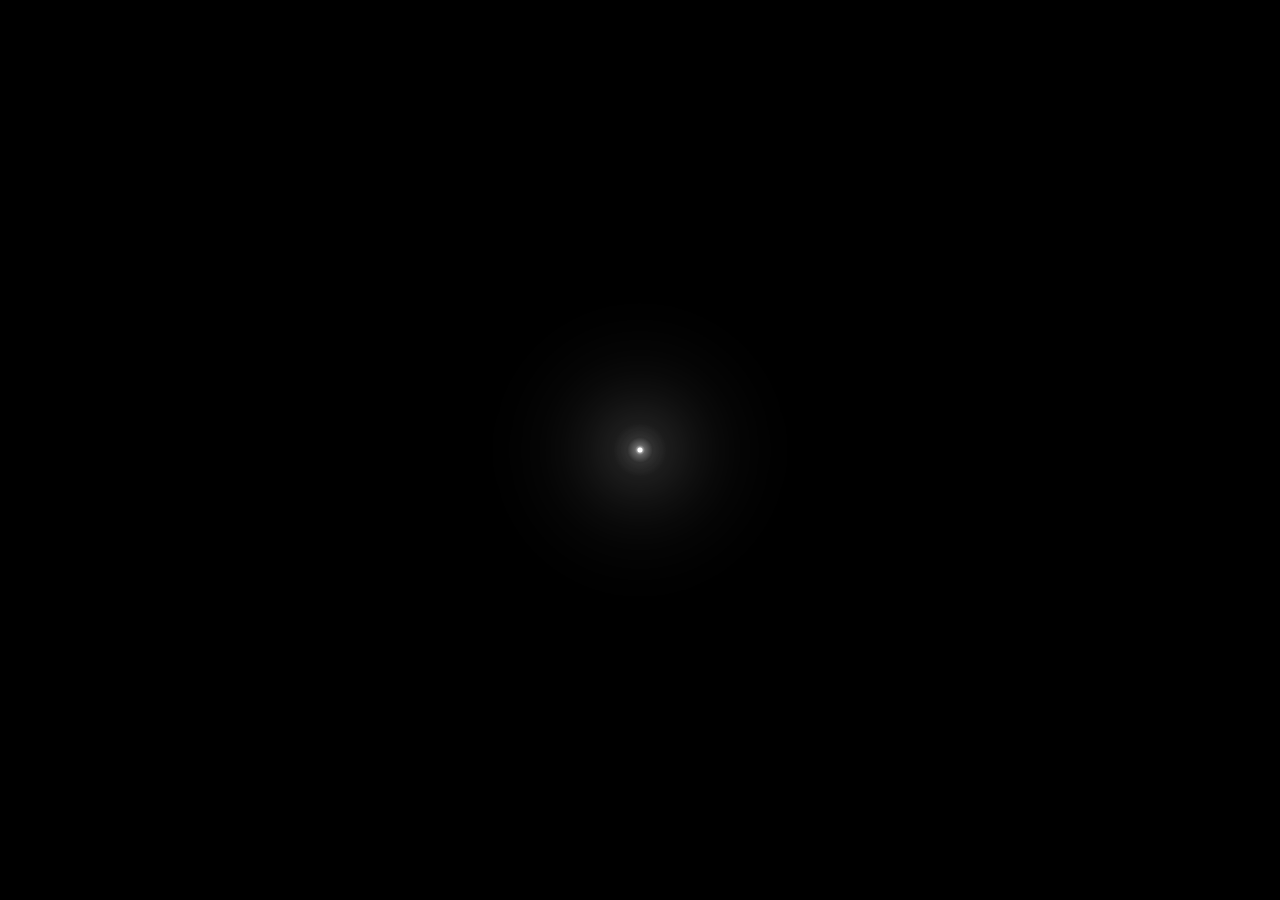
==== index.html @ aa0be4b3 "Add files via upload" ====
<!DOCTYPE html>
<html lang="en">
<head>
<meta charset="utf-8" />
<meta name="viewport" content="width=device-width, initial-scale=1, viewport-fit=cover" />
<meta name="theme-color" content="#000000" />
<title>NEXUS — Brand Intro</title>
<meta name="description" content="A cinematic brand intro for Nexus: light, particles, and a portrait." />
<link rel="preload" href="assets/fonts/bricolage-latin.woff2" as="font" type="font/woff2" crossorigin />
<link rel="stylesheet" href="styles.css" />
</head>
<body>

<main class="stage" id="stage">
  <!-- soft bloom that sits behind everything -->
  <div class="glow" id="glow" aria-hidden="true"></div>

  <!-- the particle field -->
  <canvas id="field" aria-hidden="true"></canvas>

  <!-- the portrait is the real upload, cut out on black -->
  <figure class="portrait" id="portrait">
    <img id="portraitImg" src="assets/portrait.webp" width="900" height="900"
         alt="Portrait of Vaibhav Pratap, founder of Nexus Studio" decoding="async" />
  </figure>

  <div class="vig" aria-hidden="true"></div>

  <h1 class="sr-only">Nexus</h1>

  <div class="dock">
    <a class="enter" id="enterSite" href="./nexus-vr/index.html?entered=1">
      <span class="enter-sheen" aria-hidden="true"></span>
      <span class="enter-label">Portfolio</span>
      <span class="enter-arrow" aria-hidden="true">
        <svg viewBox="0 0 24 24" fill="none"><path d="M4 12h14M12.5 6.5 18 12l-5.5 5.5" stroke="currentColor" stroke-width="1.8" stroke-linecap="round" stroke-linejoin="round" /></svg>
      </span>
    </a>
  </div>
</main>

<script src="vendor/gsap.min.js"></script>
<script src="app.js"></script>
</body>
</html>
---- styles.css ----
/* ══════════════════════════════════════════════════════════════
   NEXUS — cinematic brand intro
   Pure black, one dot of light, particles, the real portrait.
   ══════════════════════════════════════════════════════════════ */

@font-face{
  font-family:'Bricolage Grotesque';
  src:url('assets/fonts/bricolage-latin.woff2') format('woff2');
  font-weight:300 800;
  font-style:normal;
  font-display:block;
}

:root{
  --paper:#000000;
  --ink:#ffffff;
  --glow-size:360px;
}

*{ box-sizing:border-box; }

html{ background:var(--paper); }

html,body{ height:100%; }

body{
  margin:0;
  background:var(--paper);
  color:var(--ink);
  font-family:'Bricolage Grotesque','Helvetica Neue',Helvetica,Arial,sans-serif;
  overflow:hidden;
  cursor:default;
  -webkit-font-smoothing:antialiased;
  -moz-osx-font-smoothing:grayscale;
  text-rendering:optimizeLegibility;
}

.stage{
  position:fixed;
  inset:0;
  overflow:hidden;
  background:#000;
  isolation:isolate;
}

/* the ambient bloom: one soft white halo, nothing else */
.glow{
  position:absolute;
  left:50%;
  top:50%;
  width:var(--glow-size);
  height:var(--glow-size);
  margin:calc(var(--glow-size) / -2) 0 0 calc(var(--glow-size) / -2);
  border-radius:50%;
  background:radial-gradient(circle at 50% 50%,
    rgba(255,255,255,.60) 0%,
    rgba(255,255,255,.20) 15%,
    rgba(255,255,255,.05) 34%,
    rgba(255,255,255,.012) 52%,
    rgba(255,255,255,0) 70%);
  filter:blur(26px);
  opacity:0;
  pointer-events:none;
  will-change:opacity,transform;
}

#field{
  position:absolute;
  inset:0;
  display:block;
  width:100%;
  height:100%;
}

/* the portrait stands on black, its lower edge dissolved into the frame */
.portrait{
  position:absolute;
  inset:0;
  margin:0;
  display:flex;
  align-items:center;
  justify-content:center;
  /* the lower room is kept for the one control: the portrait never sits on it */
  padding-bottom:clamp(92px,12vh,132px);
  opacity:0;
  pointer-events:none;
}

.portrait::before{
  content:"";
  position:absolute;
  left:50%;
  top:44%;
  width:min(88vw,700px);
  aspect-ratio:1;
  transform:translate(-50%,-50%);
  border-radius:50%;
  background:radial-gradient(circle,
    rgba(255,255,255,.07) 0%,
    rgba(255,255,255,.025) 38%,
    rgba(255,255,255,0) 66%);
  opacity:0;
  filter:blur(14px);
}

.portrait img{
  display:block;
  width:auto;
  height:auto;
  max-height:min(80svh,820px);
  max-width:min(92vw,820px);
  filter:contrast(1.03) saturate(1.02) drop-shadow(0 40px 90px rgba(0,0,0,.85));
  -webkit-mask-image:linear-gradient(to bottom,#000 85%,rgba(0,0,0,0) 100%);
          mask-image:linear-gradient(to bottom,#000 85%,rgba(0,0,0,0) 100%);
  will-change:transform,opacity;
}

/* a wide, quiet vignette keeps the eye on the middle */
.vig{
  position:absolute;
  inset:0;
  pointer-events:none;
  background:radial-gradient(ellipse 80% 72% at 50% 44%,
    rgba(0,0,0,0) 44%,
    rgba(0,0,0,.42) 76%,
    rgba(0,0,0,.88) 100%);
}

/* ── the one way in ───────────────────────────────
   A glass pill with one white disc. Light breathes across it, a ring
   leaves it now and then, and the pointer pulls it a few pixels. */
.dock{
  position:absolute;
  left:50%;
  bottom:max(26px,env(safe-area-inset-bottom));
  transform:translateX(-50%);
  display:flex;
  align-items:center;
  justify-content:center;
  pointer-events:none;
  z-index:3;
}

.enter{
  --spot-x:50%;
  --spot-y:50%;
  position:relative;
  display:inline-flex;
  align-items:center;
  gap:18px;
  height:62px;
  padding:0 9px 0 34px;
  border-radius:999px;
  border:1px solid rgba(255,255,255,.38);
  color:#fff;
  font-size:12px;
  font-weight:600;
  letter-spacing:.24em;
  text-transform:uppercase;
  text-decoration:none;
  pointer-events:auto;
  background:
    radial-gradient(150px 76px at var(--spot-x) var(--spot-y), rgba(255,255,255,.22), rgba(255,255,255,0) 72%),
    linear-gradient(180deg, rgba(255,255,255,.14), rgba(255,255,255,.05) 58%, rgba(255,255,255,.09));
  -webkit-backdrop-filter:blur(20px) saturate(1.7);
          backdrop-filter:blur(20px) saturate(1.7);
  box-shadow:
    inset 0 1px 0 rgba(255,255,255,.28),
    inset 0 -1px 0 rgba(255,255,255,.06),
    0 30px 66px -32px rgba(255,255,255,.62);
  translate:0 0;
  transition:
    translate .5s cubic-bezier(.22,.61,.36,1),
    border-color .45s ease,
    box-shadow .55s ease,
    background .45s ease;
}
.enter:hover,
.enter:focus-visible{
  translate:0 -3px;
  border-color:rgba(255,255,255,.62);
  box-shadow:
    inset 0 1px 0 rgba(255,255,255,.40),
    inset 0 -1px 0 rgba(255,255,255,.08),
    0 34px 74px -32px rgba(255,255,255,.85),
    0 0 90px -24px rgba(255,255,255,.45);
}
.enter:focus-visible{ outline:2px solid #fff; outline-offset:6px; }

/* the label keeps its tracking, and takes a little back at the end */
.enter-label{ display:inline-block; margin-right:-.2em; }

/* one white disc, and an arrow that leans into the site */
.enter-arrow{
  display:grid;
  place-items:center;
  width:46px;
  height:46px;
  border-radius:50%;
  background:#fff;
  color:#0b0b0b;
  box-shadow:
    0 8px 20px -10px rgba(255,255,255,.95),
    inset 0 -1px 0 rgba(0,0,0,.14);
  transition:transform .55s cubic-bezier(.22,.61,.36,1), box-shadow .5s ease;
}
.enter-arrow svg{
  width:17px;
  height:17px;
  transition:transform .5s cubic-bezier(.22,.61,.36,1);
}
.enter:hover .enter-arrow{ transform:scale(1.07); }
.enter:hover .enter-arrow svg{ transform:translateX(3px); }

/* light crosses the glass every few seconds, and a ring leaves it */
.enter-sheen{
  position:absolute;
  inset:0;
  border-radius:inherit;
  overflow:hidden;
  pointer-events:none;
}
.enter-sheen::after{
  content:"";
  position:absolute;
  top:-70%;
  bottom:-70%;
  left:-45%;
  width:26%;
  background:linear-gradient(90deg,
    rgba(255,255,255,0) 0%,
    rgba(255,255,255,.42) 50%,
    rgba(255,255,255,0) 100%);
  filter:blur(1px);
  transform:rotate(18deg) translateX(-60%);
  animation:nxSheen 7s cubic-bezier(.45,0,.2,1) infinite;
}
.enter::after{
  content:"";
  position:absolute;
  inset:0;
  border-radius:inherit;
  pointer-events:none;
  animation:nxPulse 7s ease-out infinite;
}
@keyframes nxSheen{
  0%, 62%   { transform:rotate(18deg) translateX(-60%); opacity:0; }
  64%       { opacity:1; }
  92%       { transform:rotate(18deg) translateX(520%); opacity:0; }
  100%      { transform:rotate(18deg) translateX(520%); opacity:0; }
}
@keyframes nxPulse{
  0%        { box-shadow:0 0 0 0 rgba(255,255,255,.26); }
  46%       { box-shadow:0 0 0 18px rgba(255,255,255,0); }
  100%      { box-shadow:0 0 0 18px rgba(255,255,255,0); }
}

.sr-only{
  position:absolute;
  width:1px;height:1px;
  margin:-1px;padding:0;
  overflow:hidden;
  clip:rect(0 0 0 0);
  white-space:nowrap;
  border:0;
}

@media (max-width:600px){
  :root{ --glow-size:260px; }
  .portrait{ padding-bottom:clamp(104px,15vh,140px); }
  .portrait img{ max-height:min(66svh,520px); max-width:96vw; }
  .enter{ height:54px; padding:0 8px 0 24px; font-size:10.5px; gap:13px; letter-spacing:.22em; }
  .enter-arrow{ width:38px; height:38px; }
  .enter-arrow svg{ width:15px; height:15px; }
}

@media (prefers-reduced-motion:reduce){
  .enter{ transition:none; }
  .enter-arrow,
  .enter-arrow svg{ transition:none; }
  .enter-sheen::after,
  .enter::after{ animation:none; }
  .glow{ filter:blur(18px); }
}
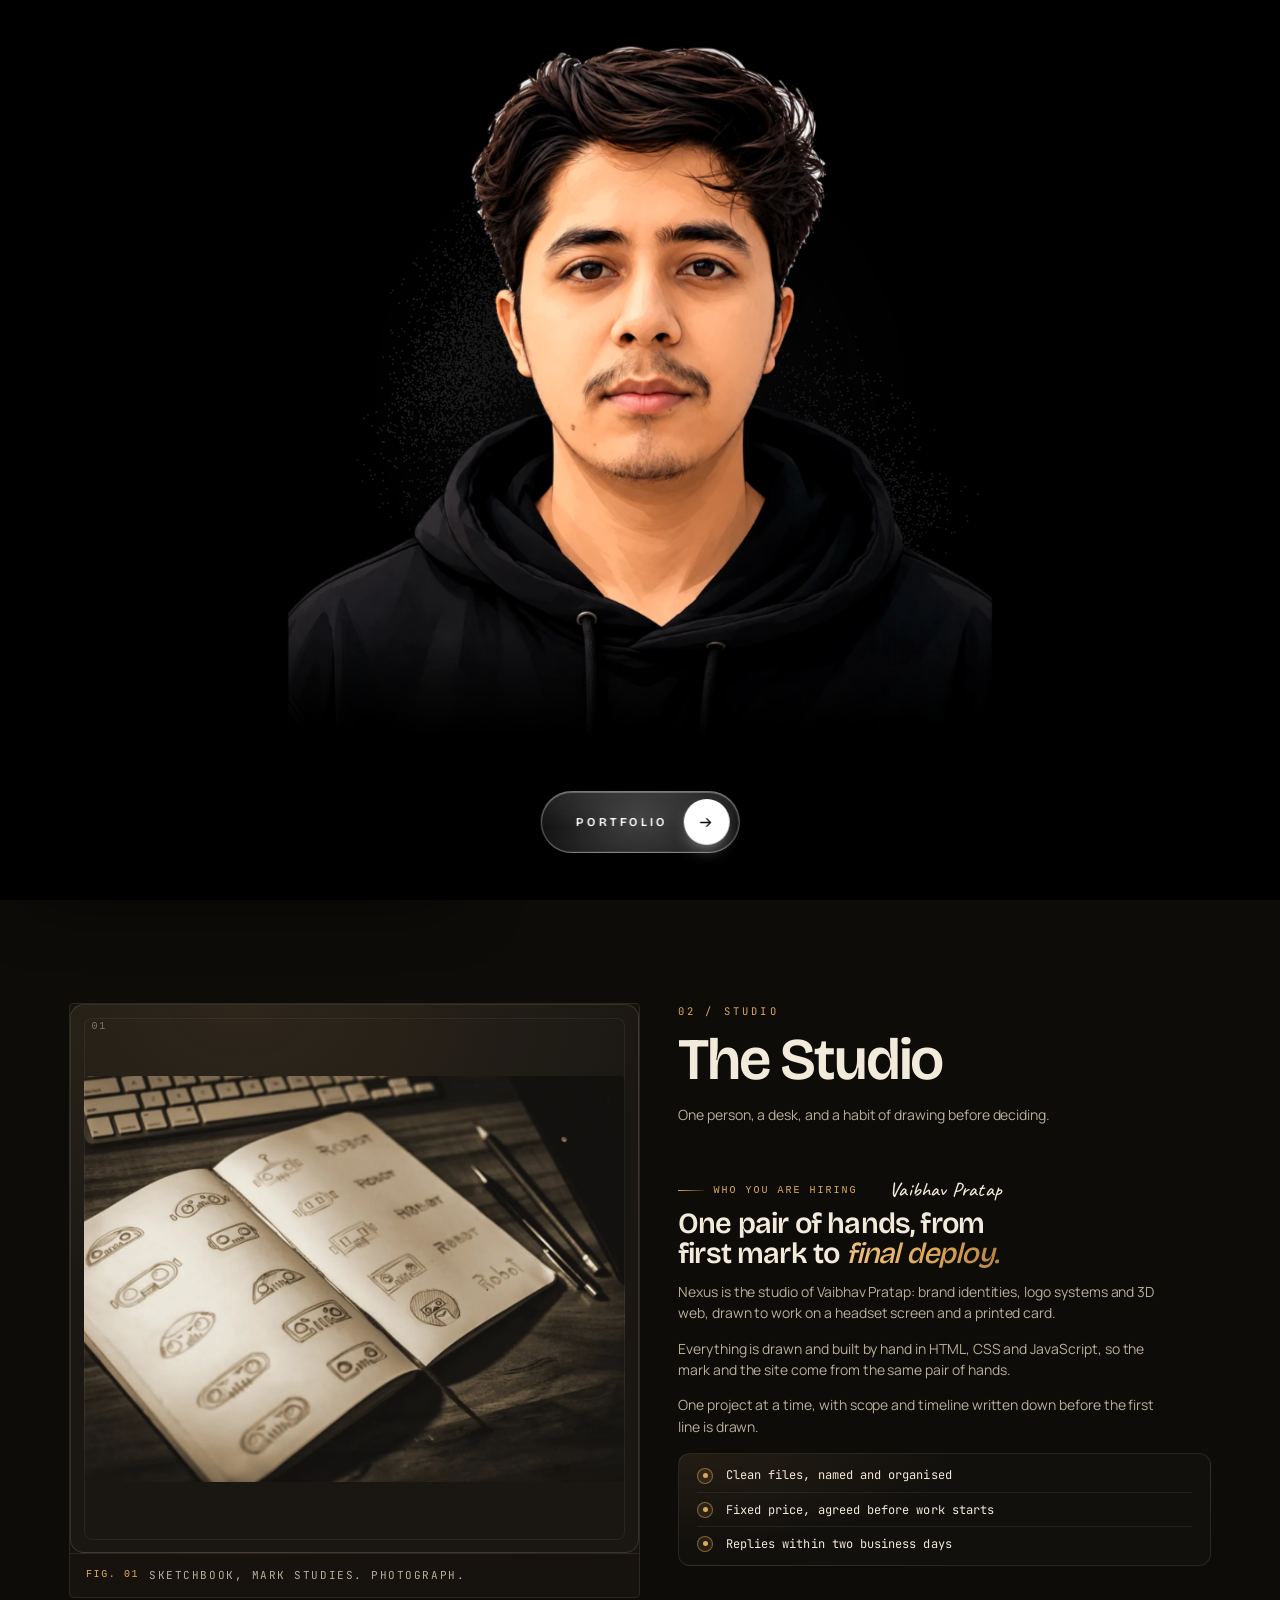
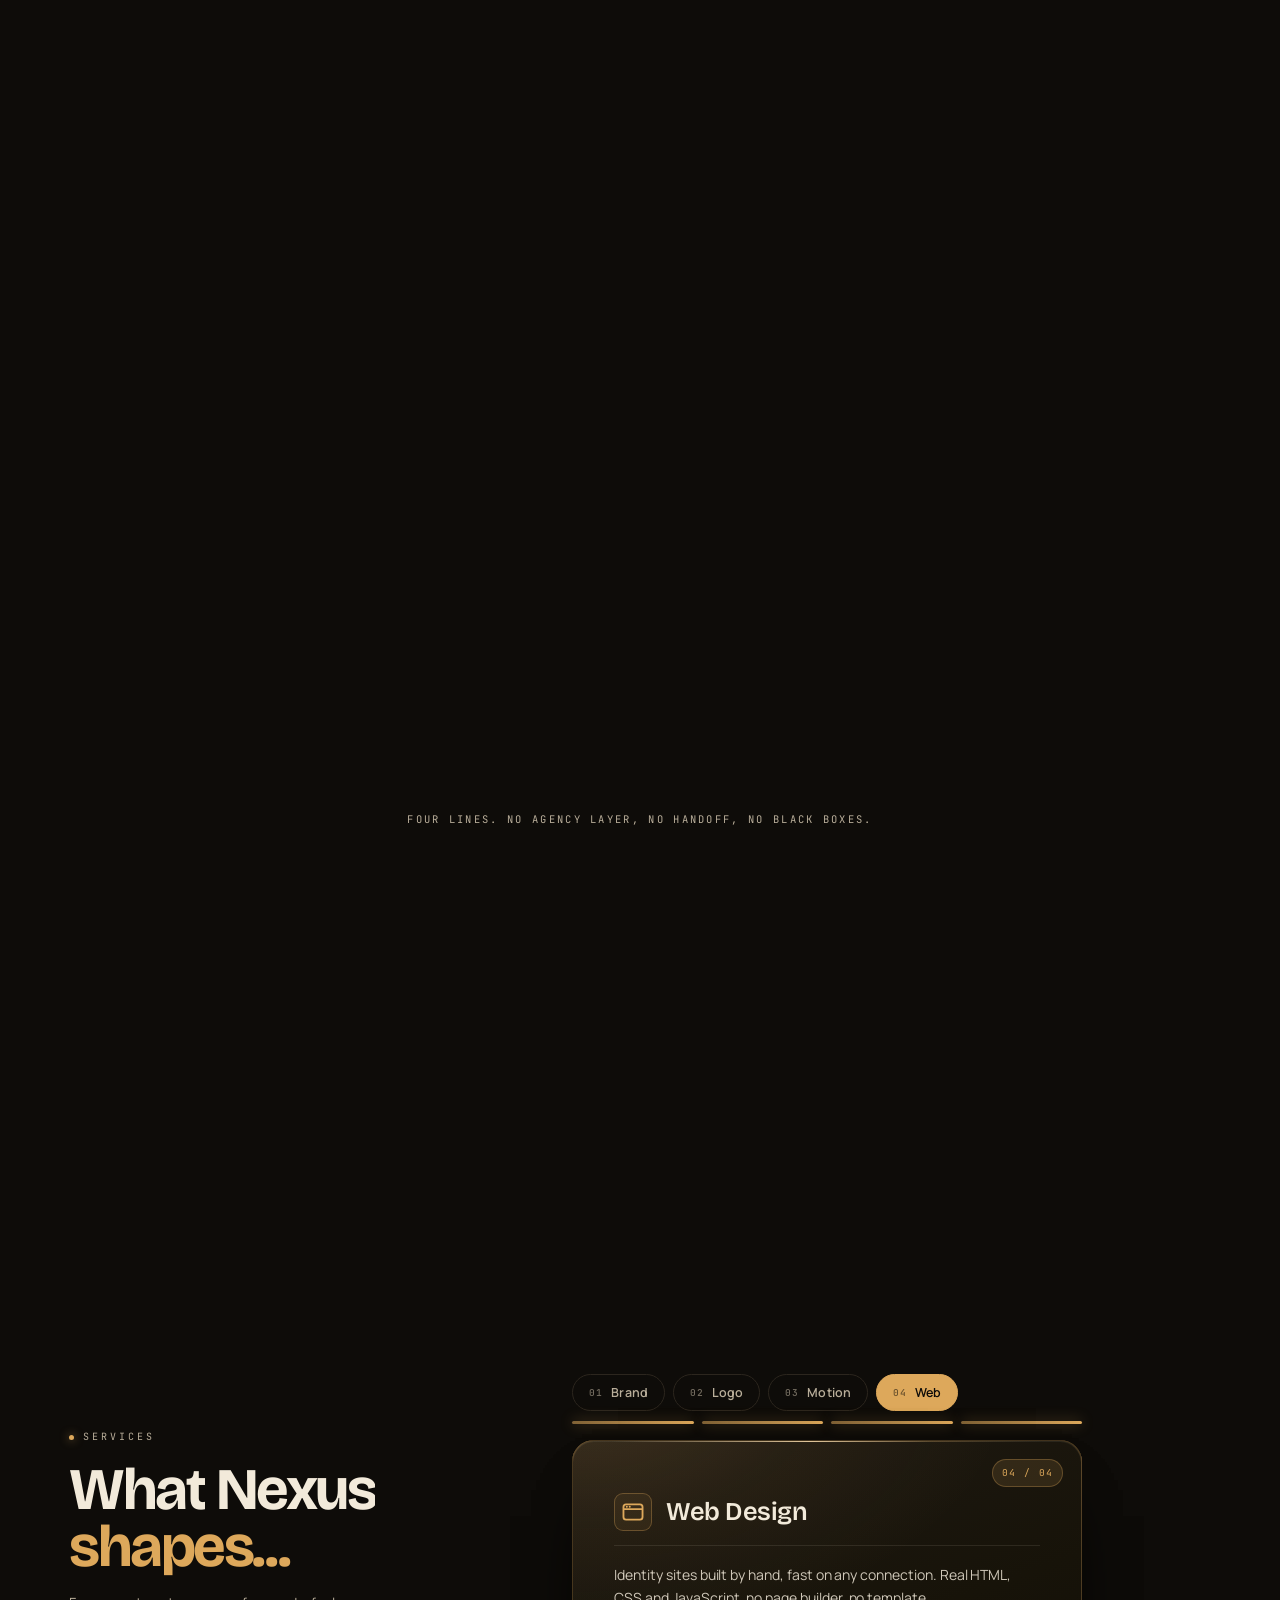
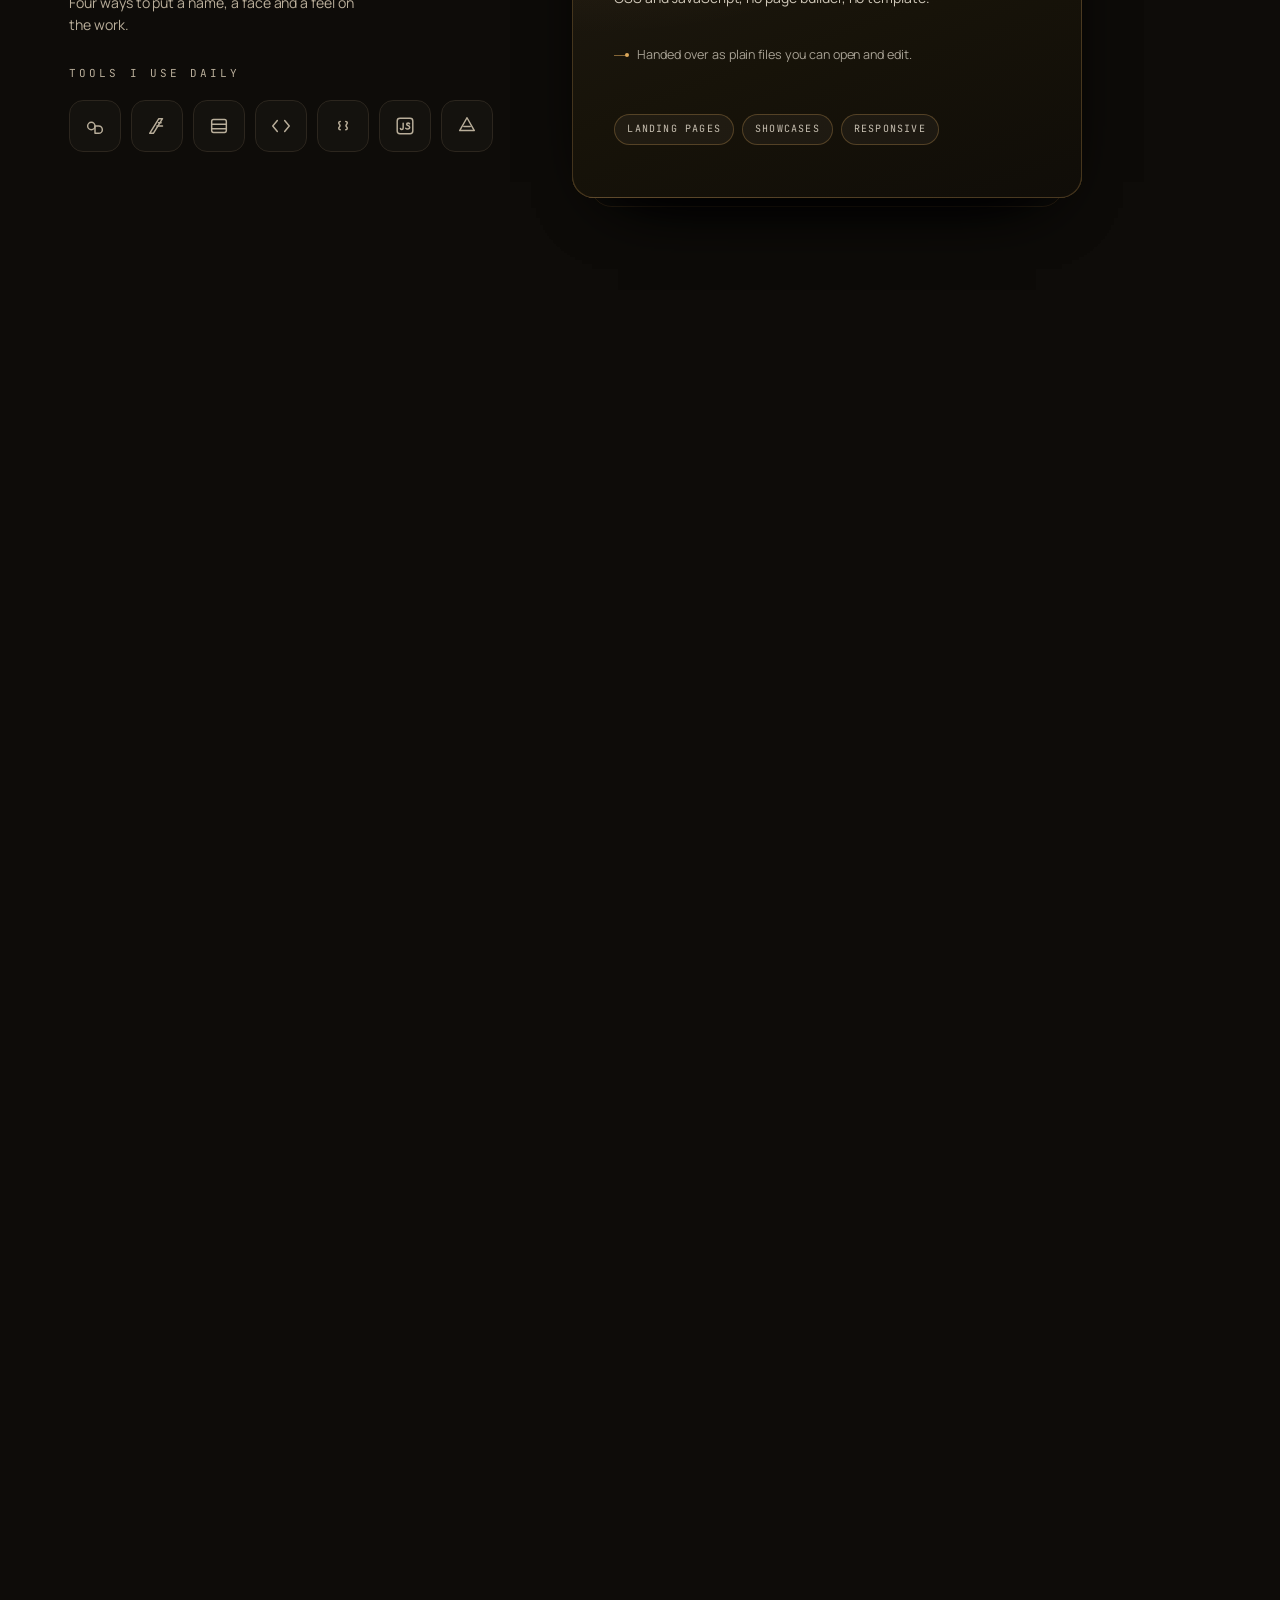
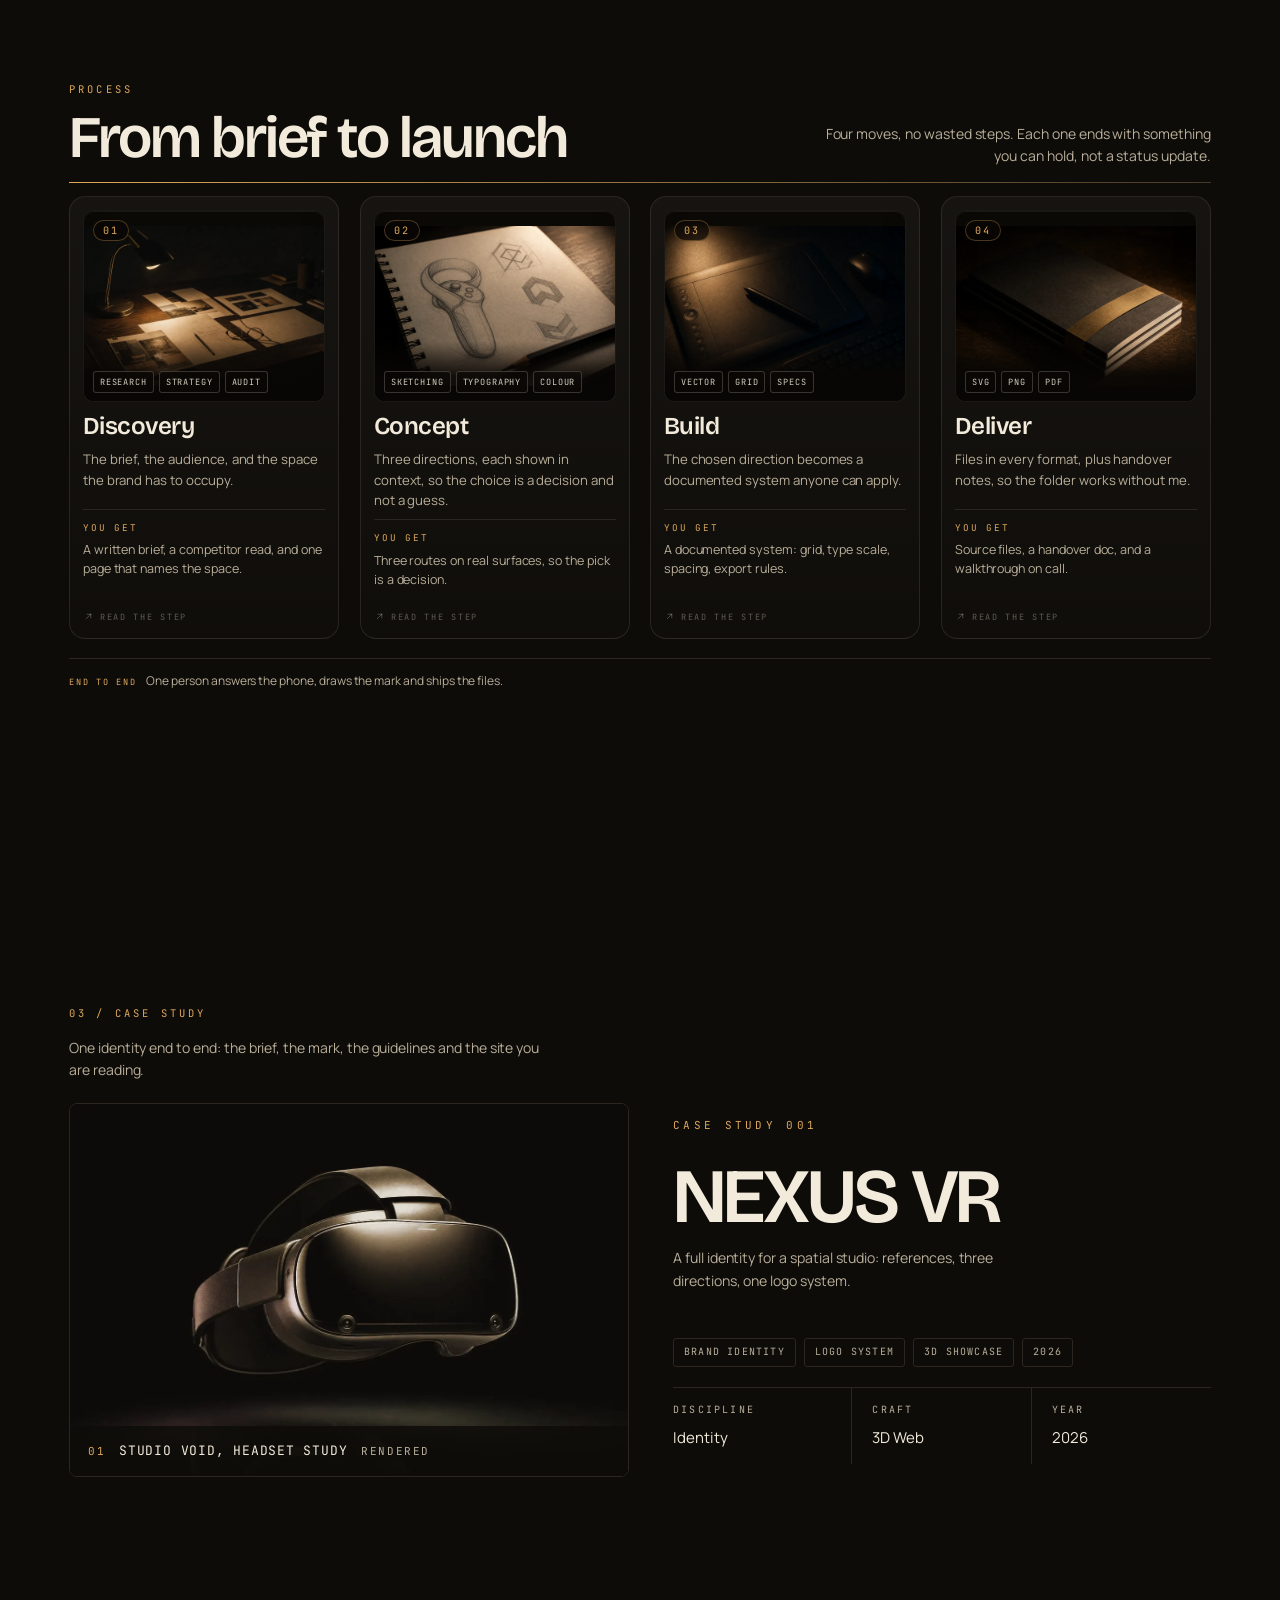
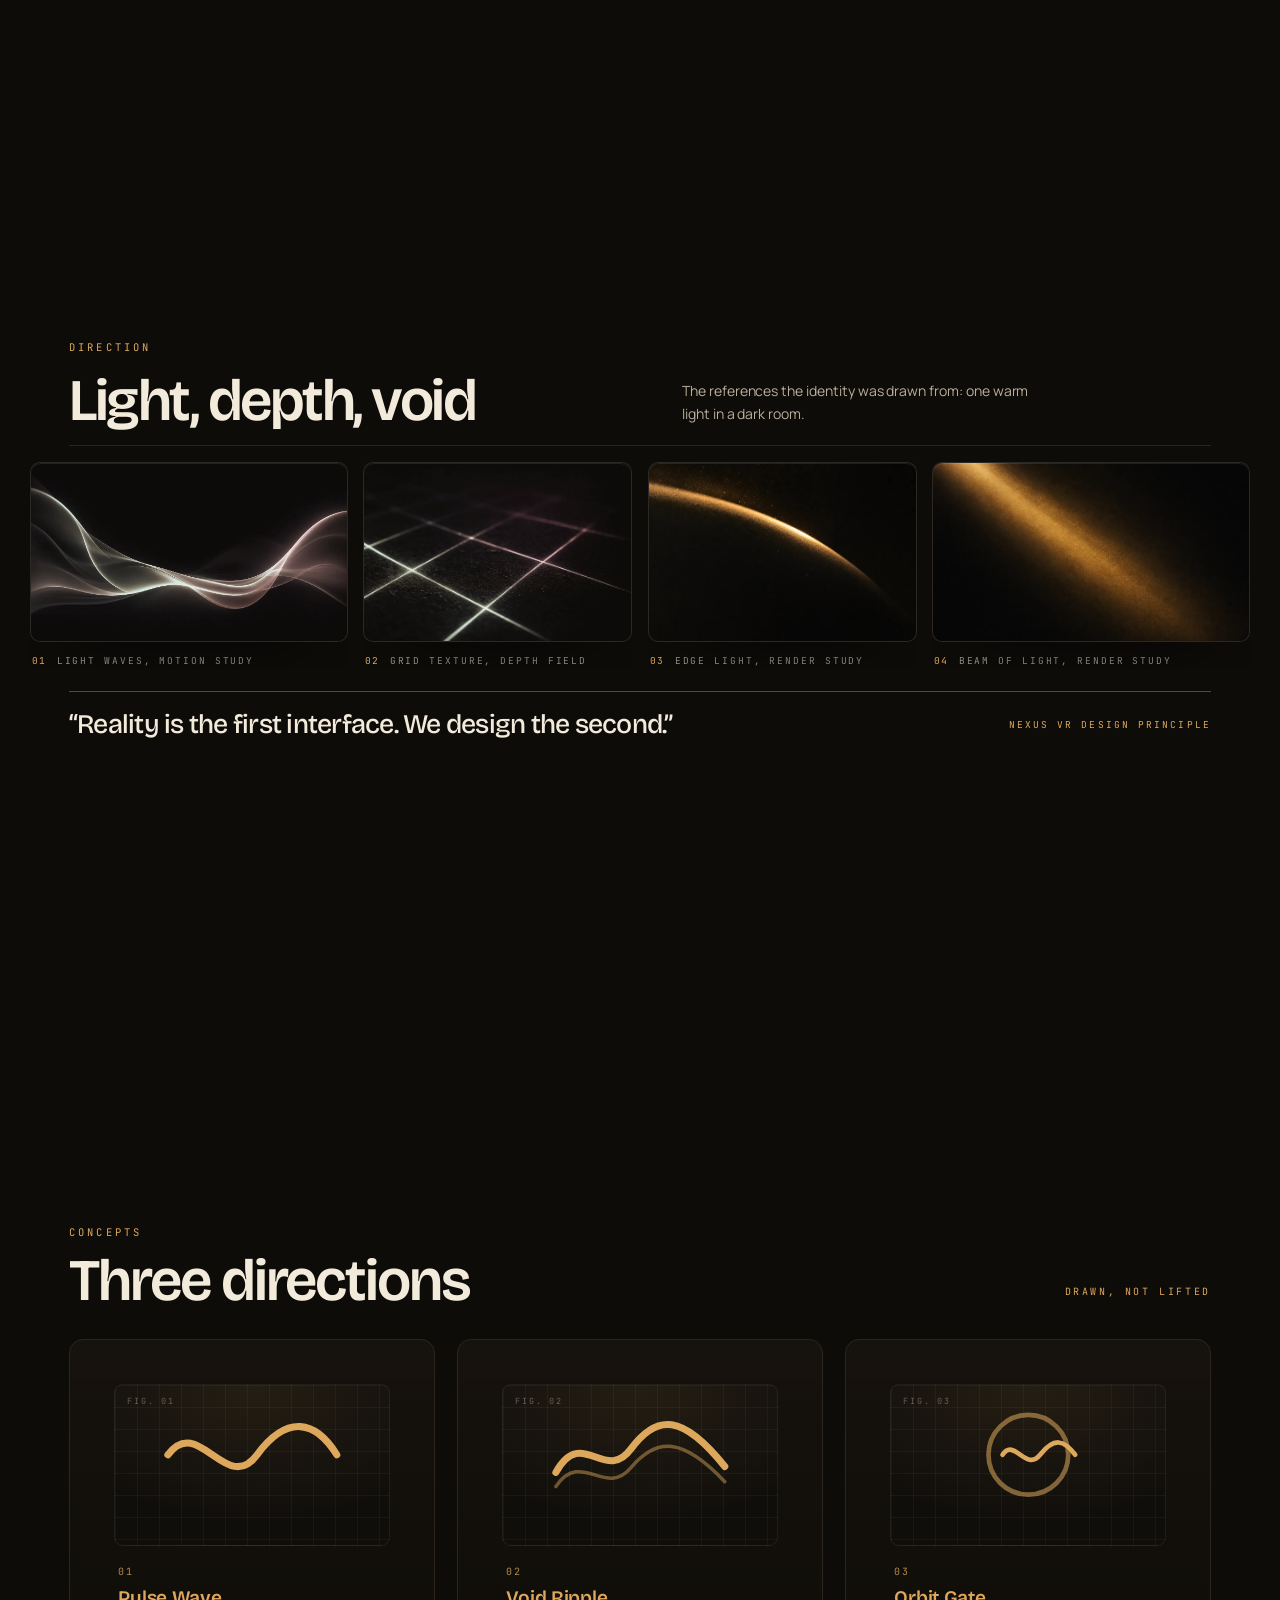
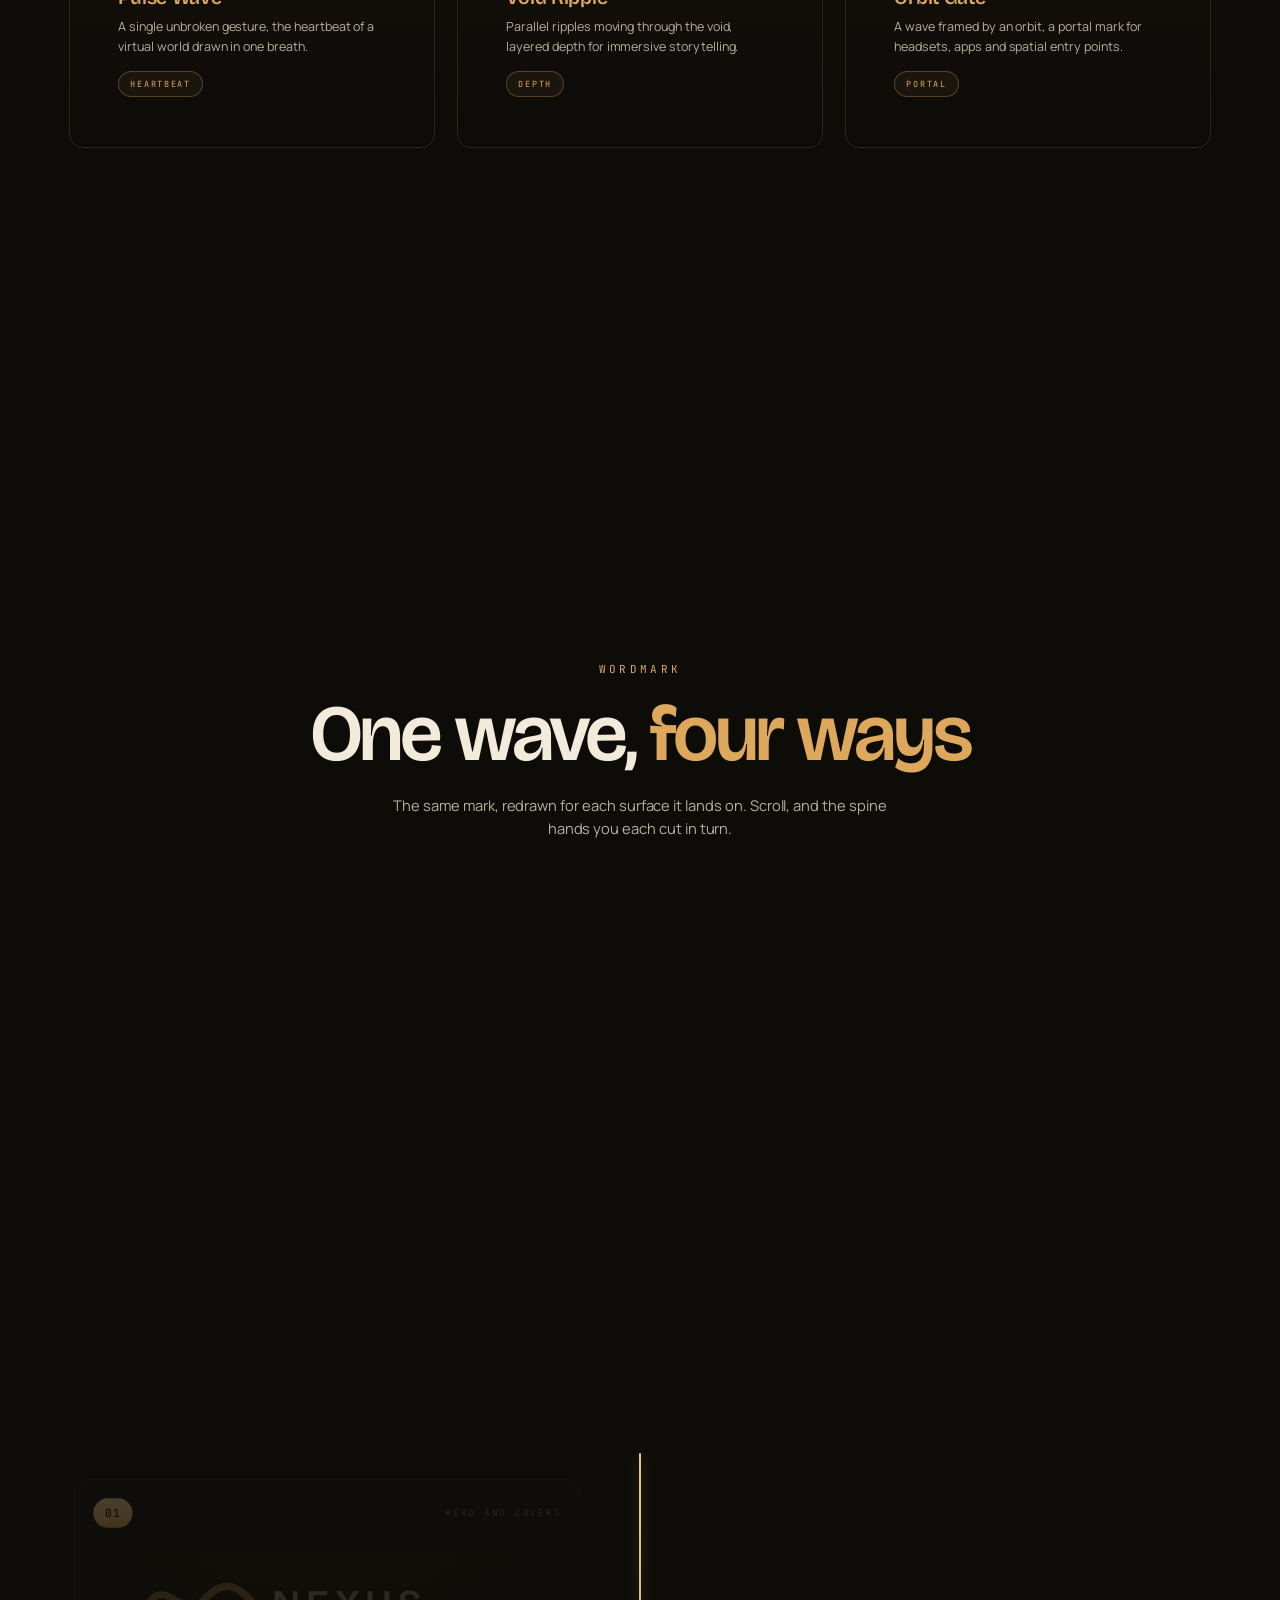
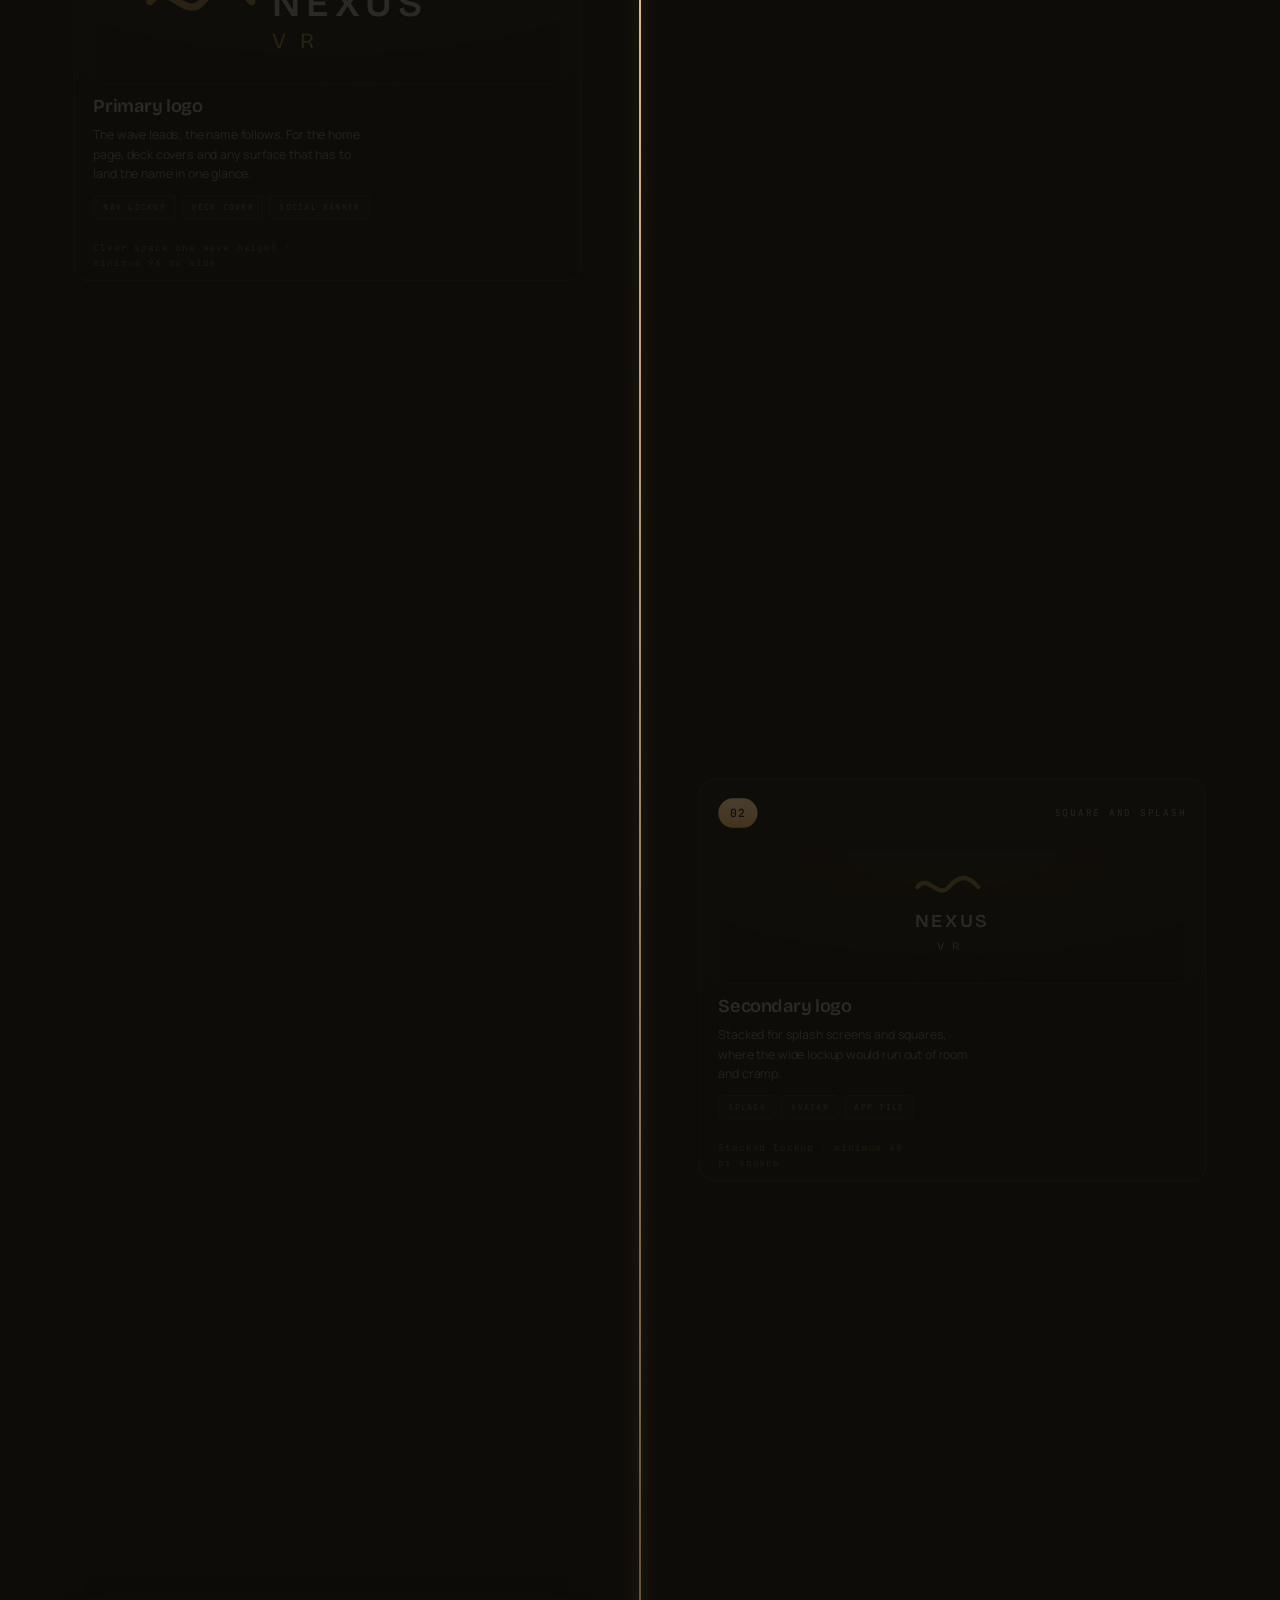
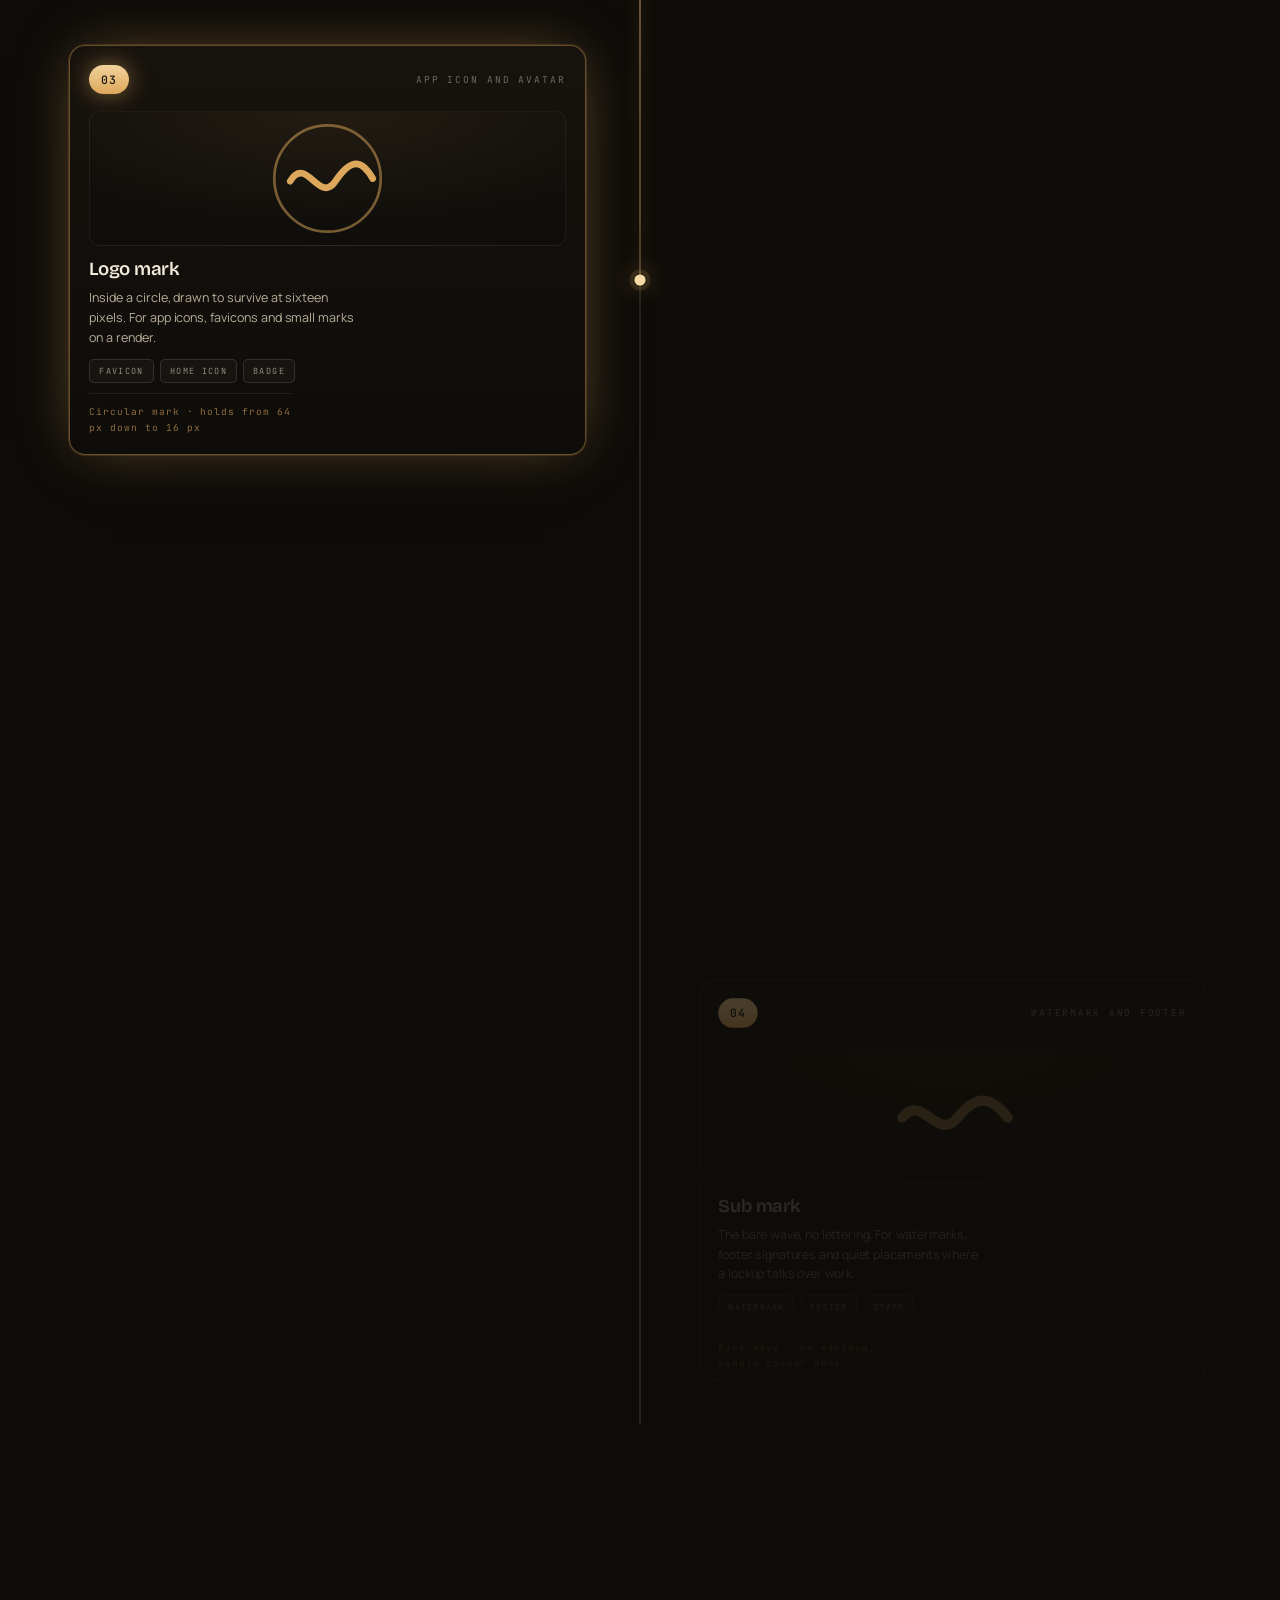
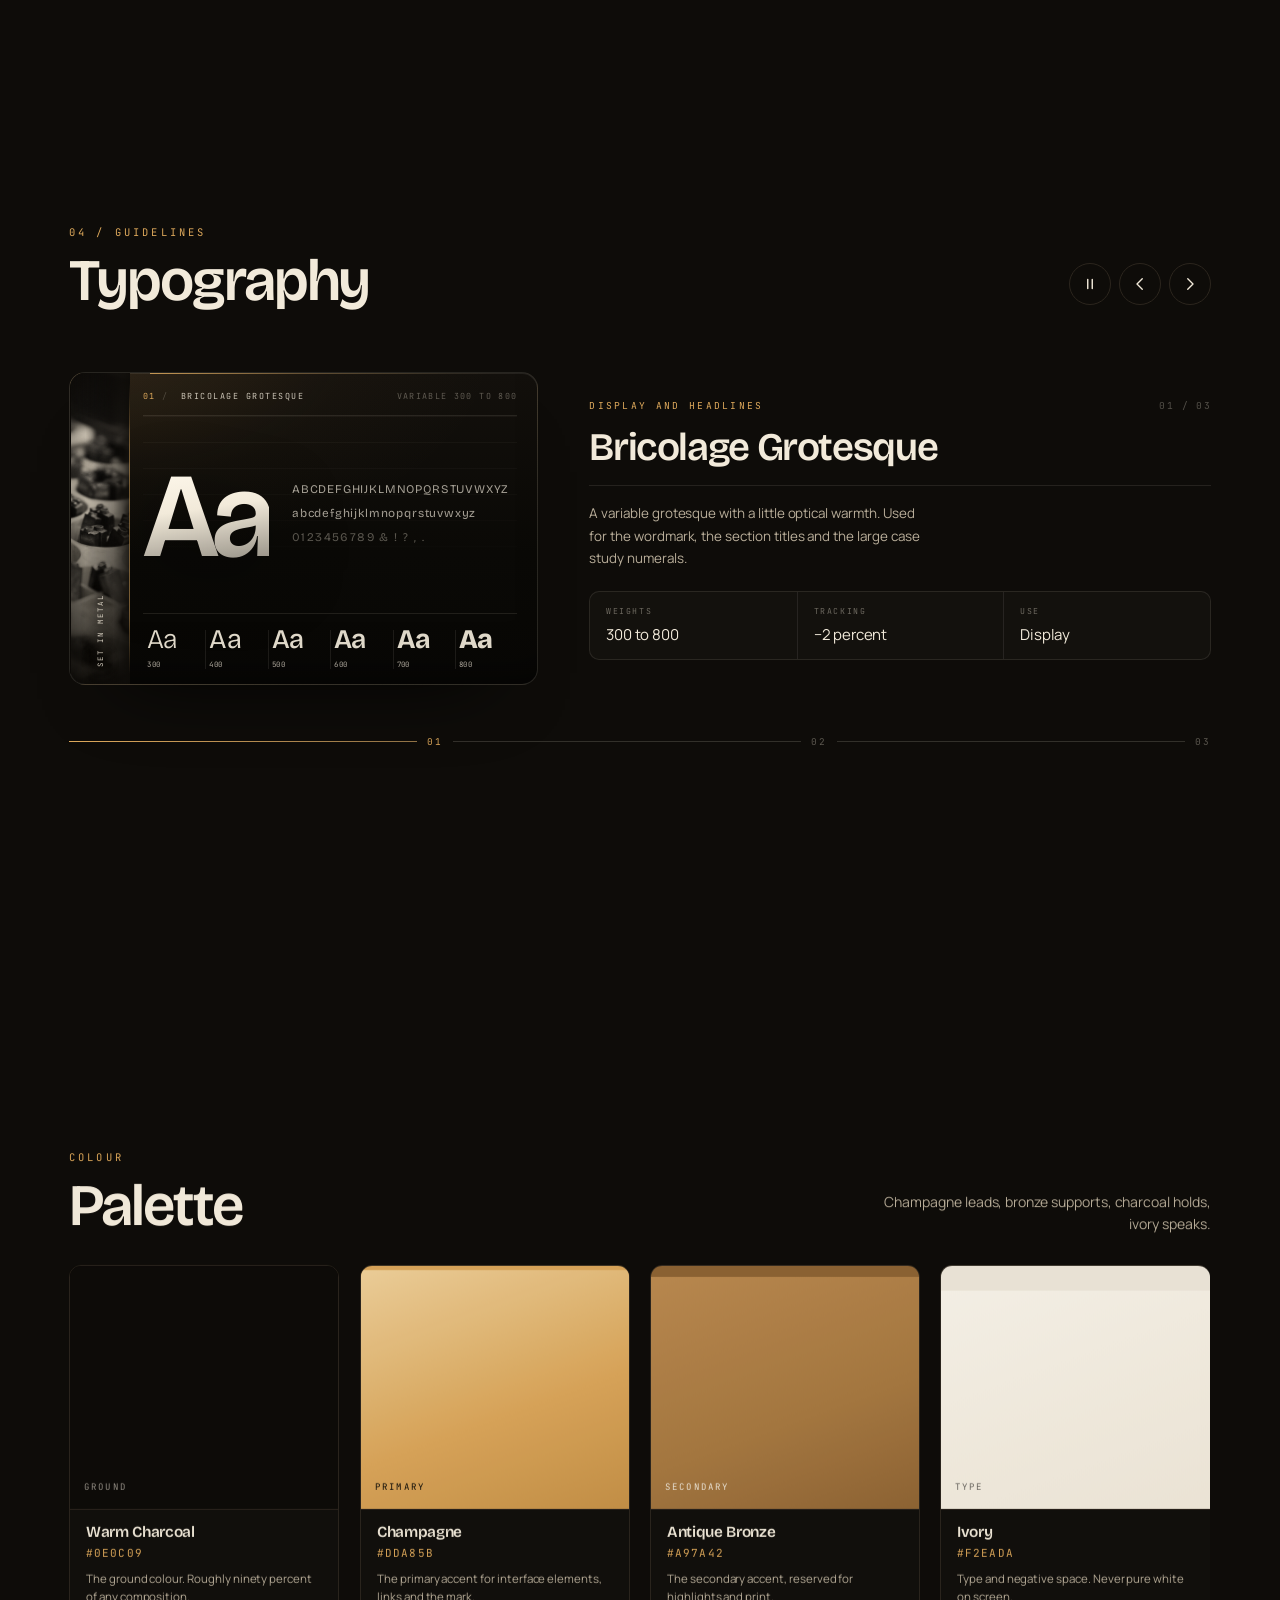
==== commit 5a9db3d7: "Add files via upload" ====
--- a/index.html
+++ b/index.html
@@ -1,45 +1,1367 @@
 <!DOCTYPE html>
 <html lang="en">
 <head>
-<meta charset="utf-8" />
-<meta name="viewport" content="width=device-width, initial-scale=1, viewport-fit=cover" />
-<meta name="theme-color" content="#000000" />
-<title>NEXUS — Brand Intro</title>
-<meta name="description" content="A cinematic brand intro for Nexus: light, particles, and a portrait." />
+<meta charset="UTF-8" />
+<meta name="viewport" content="width=device-width, initial-scale=1.0" />
+<title>Nexus. Identity &amp; 3D Web Studio</title>
+<meta name="description" content="Nexus is the studio of Vaibhav Pratap. Brand identities, logo systems and 3D web experiences built in HTML, CSS and JavaScript." />
+<meta name="theme-color" content="#100e0b" />
+<meta name="color-scheme" content="dark" />
+<meta http-equiv="Content-Security-Policy" content="default-src 'self'; base-uri 'self'; form-action 'self' https://formspree.io; object-src 'none'; img-src 'self' data:; font-src 'self' data:; media-src 'self'; style-src 'self' 'unsafe-inline'; script-src 'self' 'sha256-iQnXSp8AW4NlvB5pFPUS5l4S3Kj4+EybADQv9X1jEp8=' 'sha256-Kt0XeJzRfoBm6pStwk1FqR8tMxZzb27juzmzIiLokSo='; connect-src 'self' https://formspree.io; frame-src 'none'; worker-src 'self'; manifest-src 'self'; upgrade-insecure-requests" />
+<meta name="referrer" content="strict-origin-when-cross-origin" />
+<meta name="robots" content="index, follow" />
+<meta name="author" content="Vaibhav Pratap" />
+<link rel="icon" type="image/svg+xml" href="favicon.svg" />
+<meta property="og:type" content="website" />
+<meta property="og:site_name" content="Nexus" />
+<meta property="og:title" content="Nexus. Identity and 3D Web Studio" />
+<meta property="og:description" content="Brand identities, logo systems and 3D web experiences by Vaibhav Pratap, built in HTML, CSS and JavaScript." />
+<meta property="og:image" content="assets/mood-1-headset.jpg" />
+<meta name="twitter:card" content="summary_large_image" />
+<meta name="twitter:title" content="Nexus. Identity and 3D Web Studio" />
+<meta name="twitter:description" content="Brand identities, logo systems and 3D web experiences by Vaibhav Pratap." />
+<meta name="twitter:image" content="assets/mood-1-headset.jpg" />
 <link rel="preload" href="assets/fonts/bricolage-latin.woff2" as="font" type="font/woff2" crossorigin />
-<link rel="stylesheet" href="styles.css" />
+<link rel="preload" href="assets/fonts/manrope-latin.woff2" as="font" type="font/woff2" crossorigin />
+<link rel="preload" href="assets/fonts/caveat-500-latin.woff2" as="font" type="font/woff2" crossorigin />
+<link rel="preload" href="assets/controller-hero.webp" as="image" type="image/webp" />
+<link rel="stylesheet" href="css/style.css" />
+<link rel="stylesheet" href="css/scenes.css" />
+<link rel="stylesheet" href="css/intro.css" />
+<link rel="stylesheet" href="css/music.css" />
+<script src="js/boot.js"></script>
+<script type="application/ld+json">
+{
+  "@context": "https://schema.org",
+  "@type": "ProfessionalService",
+  "name": "Nexus",
+  "description": "Identity and 3D web studio of Vaibhav Pratap. Brand identities, logo systems and 3D web experiences.",
+  "founder": {"@type": "Person", "name": "Vaibhav Pratap"},
+  "email": "vr.nexus01@gmail.com",
+  "telephone": "+91-80779-29716",
+  "areaServed": "Worldwide",
+  "knowsAbout": ["Brand Identity", "Logo Design", "3D Web", "Motion Design"]
+}
+</script>
+<link rel="canonical" href="https://nexus-plum-one.vercel.app/" />
 </head>
-<body>
-
-<main class="stage" id="stage">
-  <!-- soft bloom that sits behind everything -->
-  <div class="glow" id="glow" aria-hidden="true"></div>
-
-  <!-- the particle field -->
-  <canvas id="field" aria-hidden="true"></canvas>
-
-  <!-- the portrait is the real upload, cut out on black -->
-  <figure class="portrait" id="portrait">
-    <img id="portraitImg" src="assets/portrait.webp" width="900" height="900"
-         alt="Portrait of Vaibhav Pratap, founder of Nexus Studio" decoding="async" />
-  </figure>
-
-  <div class="vig" aria-hidden="true"></div>
-
-  <h1 class="sr-only">Nexus</h1>
-
-  <div class="dock">
-    <a class="enter" id="enterSite" href="./nexus-vr/index.html?entered=1">
-      <span class="enter-sheen" aria-hidden="true"></span>
-      <span class="enter-label">Portfolio</span>
-      <span class="enter-arrow" aria-hidden="true">
+<body id="top">
+
+<a class="skip-link" href="#main">Skip to content</a>
+
+<!-- Reading progress: a hairline that fills as the page is walked -->
+<div class="scroll-progress" aria-hidden="true"><span></span></div>
+
+<!-- Landing: the film comes to rest on the portrait, and one door waits under it.
+     Shown on every load; nothing of the site is reachable until the door opens. -->
+<div class="loader gate" id="loader" role="dialog" aria-modal="true" aria-label="Nexus" tabindex="-1">
+
+  <!-- The brand film: dot, mark, NEXUS, vortex, portrait. It plays once and
+       holds on the last frame, where Enter waits. A press skips to that frame. -->
+  <div class="nx-intro" id="nxIntro">
+    <div class="nx-glow" id="nxGlow" aria-hidden="true"></div>
+    <canvas class="nx-field" id="nxField" aria-hidden="true"></canvas>
+    <figure class="nx-portrait" id="nxPortrait">
+      <span class="nx-halo" aria-hidden="true"></span>
+      <img id="nxPortraitImg" src="assets/portrait.webp" width="900" height="900"
+           alt="Portrait of Vaibhav Pratap, founder of Nexus Studio" decoding="async" />
+    </figure>
+    <div class="nx-vig" aria-hidden="true"></div>
+
+    <button class="nx-enter" id="gateEnter" type="button" aria-keyshortcuts="Enter" disabled>
+      <span class="nx-enter-sheen" aria-hidden="true"></span>
+      <span class="nx-enter-label">Portfolio</span>
+      <span class="nx-enter-arrow" aria-hidden="true">
         <svg viewBox="0 0 24 24" fill="none"><path d="M4 12h14M12.5 6.5 18 12l-5.5 5.5" stroke="currentColor" stroke-width="1.8" stroke-linecap="round" stroke-linejoin="round" /></svg>
       </span>
-    </a>
-  </div>
+    </button>
+  </div>
+
+  <p class="sr-only" role="status" id="gateLive">Starting</p>
+</div>
+
+<!-- Header -->
+<header class="site-header" id="siteHeader">
+  <a class="brand" href="#top" aria-label="Nexus, back to top">
+    <svg viewBox="0 0 120 60" class="brand-mark" aria-hidden="true">
+      <path d="M6 30 C 26 6, 46 54, 66 30 S 104 12, 114 30" fill="none" stroke="currentColor" stroke-width="7" stroke-linecap="round"/>
+    </svg>
+    <span class="brand-name">NEXUS</span>
+  </a>
+
+  <nav class="site-nav" aria-label="Sections">
+    <a href="#studio" class="active">Studio</a>
+    <a href="#project">Project</a>
+    <a href="#guidelines">Guidelines</a>
+    <a href="#faq">FAQ</a>
+    <a href="#contact">Contact</a>
+  </nav>
+
+  <div class="header-actions">
+    <button class="icon-btn" id="searchBtn" type="button" aria-label="Search the site" aria-expanded="false" aria-controls="searchPanel">
+      <svg viewBox="0 0 24 24" fill="none" aria-hidden="true">
+        <circle cx="11" cy="11" r="7" stroke="currentColor" stroke-width="2"/>
+        <path d="M16.5 16.5L21 21" stroke="currentColor" stroke-width="2" stroke-linecap="round"/>
+      </svg>
+    </button>
+
+    <button class="menu-btn" id="menuBtn" aria-label="Open menu" aria-expanded="false" aria-controls="mobileMenu">
+      <span></span><span></span>
+    </button>
+  </div>
+</header>
+
+<!-- Search -->
+<div class="search-panel" id="searchPanel" role="dialog" aria-modal="true" aria-label="Search the site" aria-hidden="true">
+  <div class="search-inner">
+    <div class="search-field">
+      <svg viewBox="0 0 24 24" fill="none" aria-hidden="true">
+        <circle cx="11" cy="11" r="7" stroke="currentColor" stroke-width="2"/>
+        <path d="M16.5 16.5L21 21" stroke="currentColor" stroke-width="2" stroke-linecap="round"/>
+      </svg>
+      <label class="sr-only" for="searchInput">Search the site</label>
+      <input id="searchInput" type="search" autocomplete="off" spellcheck="false"
+             role="combobox" aria-expanded="true" aria-controls="searchResults" aria-autocomplete="list" />
+      <button class="search-close" id="searchClose" type="button" aria-label="Close search">Esc</button>
+    </div>
+    <p class="search-hint" id="searchHint">Type a word, or press the arrow keys</p>
+    <ul class="search-results" id="searchResults" role="listbox" aria-label="Search results"></ul>
+  </div>
+</div>
+
+
+<!-- Mobile menu -->
+<div class="mobile-menu" id="mobileMenu" role="dialog" aria-modal="true" aria-label="Site menu" aria-hidden="true">
+  <p class="mm-eyebrow"><span>Index</span><i aria-hidden="true"></i><span>Vaibhav Pratap</span></p>
+  <nav aria-label="Mobile">
+    <a href="#studio" class="active"><span class="mm-i">01</span><span class="mm-t">Studio</span><svg class="mm-a" viewBox="0 0 16 16" aria-hidden="true"><path d="M3 8h9M8.5 4l4 4-4 4" fill="none" stroke="currentColor" stroke-width="1.4" stroke-linecap="round" stroke-linejoin="round"/></svg></a>
+    <a href="#project"><span class="mm-i">02</span><span class="mm-t">Project</span><svg class="mm-a" viewBox="0 0 16 16" aria-hidden="true"><path d="M3 8h9M8.5 4l4 4-4 4" fill="none" stroke="currentColor" stroke-width="1.4" stroke-linecap="round" stroke-linejoin="round"/></svg></a>
+    <a href="#guidelines"><span class="mm-i">03</span><span class="mm-t">Guidelines</span><svg class="mm-a" viewBox="0 0 16 16" aria-hidden="true"><path d="M3 8h9M8.5 4l4 4-4 4" fill="none" stroke="currentColor" stroke-width="1.4" stroke-linecap="round" stroke-linejoin="round"/></svg></a>
+    <a href="#faq"><span class="mm-i">04</span><span class="mm-t">FAQ</span><svg class="mm-a" viewBox="0 0 16 16" aria-hidden="true"><path d="M3 8h9M8.5 4l4 4-4 4" fill="none" stroke="currentColor" stroke-width="1.4" stroke-linecap="round" stroke-linejoin="round"/></svg></a>
+    <a href="#contact"><span class="mm-i">05</span><span class="mm-t">Contact</span><svg class="mm-a" viewBox="0 0 16 16" aria-hidden="true"><path d="M3 8h9M8.5 4l4 4-4 4" fill="none" stroke="currentColor" stroke-width="1.4" stroke-linecap="round" stroke-linejoin="round"/></svg></a>
+  </nav>
+  <div class="mobile-menu-foot">
+    <a href="mailto:vr.nexus01@gmail.com">vr.nexus01@gmail.com</a>
+    <a href="tel:+918077929716">+91 80779 29716</a>
+  </div>
+</div>
+
+<!-- Floating actions -->
+<div class="fab-stack">
+<button class="to-top" id="toTop" type="button" aria-label="Back to top">
+  <svg viewBox="0 0 24 24" fill="none" aria-hidden="true">
+    <path d="M12 19V5M5 12l7-7 7 7" stroke="currentColor" stroke-width="2" stroke-linecap="round" stroke-linejoin="round"/>
+  </svg>
+</button>
+</div>
+
+<!-- Floating contact bar -->
+<div class="contact-bar" id="contactBar">
+  <a class="contact-link is-wa" href="https://wa.me/918077929716" target="_blank" rel="noopener noreferrer">
+    <span class="contact-glyph" aria-hidden="true">
+      <svg viewBox="0 0 24 24"><path fill="currentColor" d="M17.472 14.382c-.297-.149-1.758-.867-2.03-.967-.273-.099-.471-.148-.67.15-.197.297-.767.966-.94 1.164-.173.199-.347.223-.644.075-.297-.15-1.255-.463-2.39-1.475-.883-.788-1.48-1.761-1.653-2.059-.173-.297-.018-.458.13-.606.134-.133.298-.347.446-.52.149-.174.198-.298.298-.497.099-.198.05-.371-.025-.52-.075-.149-.669-1.612-.916-2.207-.242-.579-.487-.5-.669-.51-.173-.008-.371-.01-.57-.01-.198 0-.52.074-.792.372-.272.297-1.04 1.016-1.04 2.479 0 1.462 1.065 2.875 1.213 3.074.149.198 2.096 3.2 5.077 4.487.709.306 1.262.489 1.694.625.712.227 1.36.195 1.871.118.571-.085 1.758-.719 2.006-1.413.248-.694.248-1.289.173-1.413-.074-.124-.272-.198-.57-.347m-5.421 7.403h-.004a9.87 9.87 0 01-5.031-1.378l-.361-.214-3.741.982.998-3.648-.235-.374a9.86 9.86 0 01-1.51-5.26c.001-5.45 4.436-9.884 9.888-9.884 2.64 0 5.122 1.03 6.988 2.898a9.825 9.825 0 012.893 6.994c-.003 5.45-4.437 9.884-9.885 9.884m8.413-18.297A11.815 11.815 0 0012.05 0C5.495 0 .16 5.335.157 11.892c0 2.096.547 4.142 1.588 5.945L.057 24l6.305-1.654a11.882 11.882 0 005.683 1.448h.005c6.554 0 11.89-5.335 11.893-11.893a11.821 11.821 0 00-3.48-8.413z"/></svg>
+    </span>
+    <span class="contact-text">WhatsApp</span>
+  </a>
+
+  <span class="contact-split" aria-hidden="true"></span>
+
+  <a class="contact-link is-mail" href="https://mail.google.com/mail/?view=cm&amp;fs=1&amp;to=vr.nexus01@gmail.com" target="_blank" rel="noopener noreferrer">
+    <span class="contact-glyph" aria-hidden="true">
+      <svg viewBox="0 0 24 24" fill="none"><rect x="2.8" y="5.4" width="18.4" height="13.2" rx="2.2" stroke="currentColor" stroke-width="1.5"/><path d="m3.6 6.6 8.4 5.9 8.4-5.9" stroke="currentColor" stroke-width="1.5" stroke-linecap="round" stroke-linejoin="round"/></svg>
+    </span>
+    <span class="contact-text">Email</span>
+  </a>
+</div>
+
+<main id="main">
+
+<!-- ============ 01. HERO ============ -->
+<section class="scene scene--hero hero" id="hero" data-title="Nexus. Identity &amp; 3D Web Studio">
+  <div class="hero-inner">
+    <div class="hero-copy">
+      <h1 aria-label="Nexus"><span class="lt" style="--i:0" aria-hidden="true">N</span><span class="lt" style="--i:1" aria-hidden="true">e</span><span class="lt" style="--i:2" aria-hidden="true">x</span><span class="lt" style="--i:3" aria-hidden="true">u</span><span class="lt" style="--i:4" aria-hidden="true">s</span></h1>
+      <p class="hero-lede">
+        Brand identities, logo systems and 3D web experiences,
+        drawn and built by hand.
+      </p>
+      <div class="hero-actions">
+        <a href="#studio" class="btn btn-primary">View the studio</a>
+        <a href="#project" class="btn btn-outline">See the project</a>
+      </div>
+
+      <div class="tool-row hero-tools" aria-label="Tools used daily">
+        <span class="tool-chip"><svg viewBox="0 0 24 24" aria-hidden="true"><circle cx="8" cy="12" r="4"/><path d="M12 12h4a4 4 0 0 1 0 8h-4v-8z"/></svg>Figma</span>
+        <span class="tool-chip"><svg viewBox="0 0 24 24" aria-hidden="true"><path d="M4 20 L14 4 L18 4 L8 20 Z" stroke-width="2" stroke-linejoin="round"/><path d="M12 12 L18 12 M13.5 8.5 L16.5 8.5" stroke-width="2"/></svg>Illustrator</span>
+        <span class="tool-chip"><svg viewBox="0 0 24 24" aria-hidden="true"><rect x="4" y="5" width="16" height="14" rx="2" stroke-width="2"/><path d="M4 10h16M4 15h16" stroke-width="2"/></svg>Photoshop</span>
+        <span class="tool-chip"><svg viewBox="0 0 24 24" aria-hidden="true"><path d="M8 6 L3 12 L8 18 M16 6 L21 12 L16 18" stroke-width="2" stroke-linecap="round" stroke-linejoin="round"/></svg>HTML</span>
+        <span class="tool-chip"><svg viewBox="0 0 24 24" aria-hidden="true"><path d="M9 7 C7 7 7 9 8 10 C9 11 9 12 8 13 C7 14 7 16 9 16 M15 7 C17 7 17 9 16 10 C15 11 15 12 16 13 C17 14 17 16 15 16" stroke-width="2" stroke-linecap="round"/></svg>CSS</span>
+        <span class="tool-chip"><svg viewBox="0 0 24 24" aria-hidden="true"><path d="M12 3 L20 7.5 L20 16.5 L12 21 L4 16.5 L4 7.5 Z" stroke-width="2" stroke-linejoin="round"/><path d="M12 3 L12 12 M12 12 L20 7.5 M12 12 L4 7.5 M12 12 L12 21" stroke-width="1.4" opacity=".6"/></svg>Three.js</span>
+      </div>
+
+      <p class="hero-flow">
+        From brief <span class="arrow">&rarr;</span> launch
+        <span class="flow-steps">Research. Design. Build. Deliver.</span>
+      </p>
+    </div>
+
+    <!-- the object holds the right of the page, on its own pool of light -->
+    <div class="hero-stage" id="heroStage">
+      <div class="stage-pool" aria-hidden="true"></div>
+      <div class="stage-floor" aria-hidden="true"><i></i></div>
+
+      <div class="controller-wrap">
+        <img class="stage-rim" src="assets/controller-hero.webp" alt="" aria-hidden="true" width="827" height="1500" />
+        <img class="stage-rim-outer" src="assets/controller-hero.webp" alt="" aria-hidden="true" width="827" height="1500" />
+        <div class="controller-frame">
+          <div class="controller-tilt" id="controllerTilt">
+            <picture>
+              <source srcset="assets/controller-hero.webp" type="image/webp" />
+              <img src="assets/controller-hero.png" alt="A matte black VR controller traced with a champagne gold outline and inlay, floating in the dark" class="controller-img" id="controllerImg" width="827" height="1500" fetchpriority="high" decoding="async" />
+            </picture>
+            <img class="stage-sheen" src="assets/controller-hero.webp" alt="" aria-hidden="true" width="827" height="1500" />
+          </div>
+        </div>
+      </div>
+    </div>
+  </div>
+
+  <div class="scroll-cue" aria-hidden="true">
+    <span class="scroll-cue-line"><i></i></span>
+    <span class="scroll-cue-text">Scroll</span>
+    <svg class="scroll-cue-arrow" viewBox="0 0 24 24" aria-hidden="true"><path d="M12 4v14M6 13l6 6 6-6" fill="none" stroke="currentColor" stroke-width="1.6" stroke-linecap="round" stroke-linejoin="round"/></svg>
+  </div>
+</section>
+
+<!-- ============ the ticker: pinned to the foot of the window ============ -->
+<div class="ticker" aria-hidden="true">
+  <div class="marquee" aria-hidden="true">
+    <div class="marquee-track">
+      <span>Brand Identity</span><i class="mq-dot"></i>
+      <span class="mq-outline">3D Web Experiences</span><i class="mq-dot"></i>
+      <span>Motion Design</span><i class="mq-dot"></i>
+      <span class="mq-outline">Art Direction</span><i class="mq-dot"></i>
+      <span>Product Interfaces</span><i class="mq-dot"></i>
+      <span class="mq-outline">Design Systems</span><i class="mq-dot"></i>
+    </div>
+  </div>
+</div>
+
+<!-- ============ 02. STUDIO ============ -->
+<section class="scene scene--studio" id="studio" data-title="The Studio. Nexus">
+  <div class="scene-inner">
+    <header class="scene-head" data-anim="head">
+      <p class="kicker">02 / Studio</p>
+      <h2>The Studio</h2>
+      <p class="scene-lede">One person, a desk, and a habit of drawing before deciding.</p>
+    </header>
+
+    <div class="about-grid">
+      <figure class="about-photo" data-anim="media">
+        <div class="about-frame">
+          <picture>
+            <source srcset="assets/studio-sketch.webp" type="image/webp" />
+            <img src="assets/studio-sketch.jpg" alt="Open sketchbook of mark studies on a wooden studio desk, pencil resting beside it" loading="lazy" width="1200" height="900" decoding="async" data-lazy />
+          </picture>
+          <span class="about-frame-n" aria-hidden="true">01</span>
+        </div>
+        <figcaption>
+          <span class="about-cap-n" aria-hidden="true">FIG. 01</span>
+          <span class="about-cap-t">Sketchbook, mark studies. Photograph.</span>
+        </figcaption>
+      </figure>
+      <div class="about-copy" data-anim="copy">
+        <p class="about-kicker"><span class="about-kick-rule" aria-hidden="true"></span><span class="about-kick-t">Who you are hiring</span><span class="about-sign-name">Vaibhav Pratap</span></p>
+        <h3 class="about-lead">One pair of hands, from<br>first mark to <em>final deploy.</em></h3>
+        <p class="about-note">Nexus is the studio of Vaibhav Pratap: brand identities, logo systems and 3D web, drawn to work on a headset screen and a printed card.</p>
+        <p class="about-note">Everything is drawn and built by hand in HTML, CSS and JavaScript, so the mark and the site come from the same pair of hands.</p>
+        <p class="about-note">One project at a time, with scope and timeline written down before the first line is drawn.</p>
+        <ul class="about-points" data-anim="list">
+          <li><span class="pt-mark" aria-hidden="true"></span><span class="pt-text">Clean files, named and organised</span></li>
+          <li><span class="pt-mark" aria-hidden="true"></span><span class="pt-text">Fixed price, agreed before work starts</span></li>
+          <li><span class="pt-mark" aria-hidden="true"></span><span class="pt-text">Replies within two business days</span></li>
+        </ul>
+      </div>
+    </div>
+  </div>
+</section>
+
+<!-- ============ 03. MANIFESTO ============ -->
+<section class="scene scene--statement" id="manifesto" data-title="The studio, in four lines. Nexus">
+  <div class="scene-inner">
+    <div class="statement" id="statement" aria-label="Studio manifesto">
+      <p class="statement-line">Nexus is the studio of Vaibhav Pratap.</p>
+      <p class="statement-line">Brand identities, logo systems and 3D web experiences.</p>
+      <p class="statement-line is-accent">Built by hand in HTML, CSS and JavaScript.</p>
+      <p class="statement-line">One owner, from first sketch to final deploy.</p>
+    </div>
+    <p class="statement-foot">Four lines. No agency layer, no handoff, no black boxes.</p>
+  </div>
+</section>
+
+<!-- ============ 04. SERVICES ============ -->
+<section class="scene scene--steps" id="services" data-title="Services. What Nexus shapes" data-steps="4">
+  <div class="scene-inner">
+    <div class="services">
+      <div class="services-left">
+        <p class="services-kicker">Services</p>
+        <h2 class="services-title">
+          <span class="sw"><span class="swi">What</span></span>
+          <span class="sw"><span class="swi">Nexus</span></span>
+          <span class="sw"><span class="swi hl">shapes<span class="dots">...</span></span></span>
+        </h2>
+        <p class="services-lede">Four ways to put a name, a face and a feel on the work.</p>
+
+        <div class="services-tools">
+          <p class="tools-label">Tools I use daily</p>
+          <ul class="tool-strip">
+            <li title="Figma"><svg viewBox="0 0 24 24" aria-hidden="true"><circle cx="8" cy="12" r="4"/><path d="M12 12h4a4 4 0 0 1 0 8h-4v-8z"/></svg><span class="sr-only">Figma</span></li>
+            <li title="Illustrator"><svg viewBox="0 0 24 24" aria-hidden="true"><path d="M4 20 L14 4 L18 4 L8 20 Z"/><path d="M12 12 L18 12 M13.5 8.5 L16.5 8.5"/></svg><span class="sr-only">Illustrator</span></li>
+            <li title="Photoshop"><svg viewBox="0 0 24 24" aria-hidden="true"><rect x="4" y="5" width="16" height="14" rx="2"/><path d="M4 10h16M4 15h16"/></svg><span class="sr-only">Photoshop</span></li>
+            <li title="HTML"><svg viewBox="0 0 24 24" aria-hidden="true"><path d="M8 6 L3 12 L8 18 M16 6 L21 12 L16 18"/></svg><span class="sr-only">HTML</span></li>
+            <li title="CSS"><svg viewBox="0 0 24 24" aria-hidden="true"><path d="M9 7 C7 7 7 9 8 10 C9 11 9 12 8 13 C7 14 7 16 9 16 M15 7 C17 7 17 9 16 10 C15 11 15 12 16 13 C17 14 17 16 15 16"/></svg><span class="sr-only">CSS</span></li>
+            <li title="JavaScript"><svg viewBox="0 0 24 24" aria-hidden="true"><rect x="3.5" y="3.5" width="17" height="17" rx="3"/><path d="M10 9v5.2c0 1-.6 1.6-1.5 1.6-.8 0-1.3-.4-1.5-1.1"/><path d="M17 9.6c-.4-.5-.9-.8-1.6-.8-1 0-1.6.5-1.6 1.3 0 .7.4 1.1 1.5 1.4 1.2.3 1.8.8 1.8 1.9 0 1.1-.9 1.9-2.2 1.9-.9 0-1.6-.3-2.1-.9"/></svg><span class="sr-only">JavaScript</span></li>
+            <li title="Three.js"><svg viewBox="0 0 24 24" aria-hidden="true"><path d="M12 3 4 17h16L12 3Z"/><path d="M8.5 12.5h7"/></svg><span class="sr-only">Three.js</span></li>
+          </ul>
+        </div>
+      </div>
+
+      <div class="services-right">
+        <div class="service-tabs" role="tablist" aria-label="What Nexus shapes">
+          <button class="service-tab is-active" id="svcTab0" role="tab" aria-selected="true" aria-controls="svcPanel0" tabindex="0"><span class="tab-num">01</span>Brand</button>
+          <button class="service-tab" id="svcTab1" role="tab" aria-selected="false" aria-controls="svcPanel1" tabindex="-1"><span class="tab-num">02</span>Logo</button>
+          <button class="service-tab" id="svcTab2" role="tab" aria-selected="false" aria-controls="svcPanel2" tabindex="-1"><span class="tab-num">03</span>Motion</button>
+          <button class="service-tab" id="svcTab3" role="tab" aria-selected="false" aria-controls="svcPanel3" tabindex="-1"><span class="tab-num">04</span>Web</button>
+        </div>
+
+        <div class="service-progress" aria-hidden="true">
+          <span class="sp-seg"></span><span class="sp-seg"></span><span class="sp-seg"></span><span class="sp-seg"></span>
+        </div>
+        <div class="service-stage">
+          <article class="service-card is-active" id="svcPanel0" role="tabpanel" aria-labelledby="svcTab0" tabindex="0">
+            <span class="service-badge" aria-hidden="true">01 / 04</span>
+            <div class="service-head"><svg class="service-icon" viewBox="0 0 24 24" fill="none" aria-hidden="true"><path d="M12 4 3 8.6l9 4.6 9-4.6L12 4Z" stroke="currentColor" stroke-width="1.7" stroke-linejoin="round"/><path d="m3 13.2 9 4.6 9-4.6" stroke="currentColor" stroke-width="1.7" stroke-linejoin="round"/></svg><h3>Brand Identity</h3></div>
+            <p>Visual systems that stay consistent across every touchpoint. One mark, one palette, one set of rules, applied to print, product and screen.</p>
+            <p class="service-note"><span class="service-note-mark" aria-hidden="true"></span>Comes as a short rulebook your team can run without me.</p>
+            <ul class="tag-row"><li>Logo Design</li><li>Visual Identity</li><li>Brand Guidelines</li></ul>
+          </article>
+          <article class="service-card" id="svcPanel1" role="tabpanel" aria-labelledby="svcTab1" tabindex="0">
+            <span class="service-badge" aria-hidden="true">02 / 04</span>
+            <div class="service-head"><svg class="service-icon" viewBox="0 0 24 24" fill="none" aria-hidden="true"><circle cx="12" cy="12" r="6.4" stroke="currentColor" stroke-width="1.7"/><path d="M5.6 12h3.2l1.6-3.4 2 6.8 1.7-3.4h4.3" stroke="currentColor" stroke-width="1.7" stroke-linecap="round" stroke-linejoin="round"/></svg><h3>Logo Design</h3></div>
+            <p>Marks that hold at favicon size and at billboard scale. Drawn on a grid, tested in one colour, and delivered with every lockup you will need.</p>
+            <p class="service-note"><span class="service-note-mark" aria-hidden="true"></span>Every mark arrives as clean vector, drawn on its own grid.</p>
+            <ul class="tag-row"><li>Wordmarks</li><li>Icon Systems</li><li>Lockups</li></ul>
+          </article>
+          <article class="service-card" id="svcPanel2" role="tabpanel" aria-labelledby="svcTab2" tabindex="0">
+            <span class="service-badge" aria-hidden="true">03 / 04</span>
+            <div class="service-head"><svg class="service-icon" viewBox="0 0 24 24" fill="none" aria-hidden="true"><path d="m12 3 8 4.5v9L12 21l-8-4.5v-9L12 3Z" stroke="currentColor" stroke-width="1.7" stroke-linejoin="round"/><path d="m4 7.5 8 4.5 8-4.5M12 12v9" stroke="currentColor" stroke-width="1.7" stroke-linejoin="round"/></svg><h3>3D &amp; Motion</h3></div>
+            <p>Product renders and 3D scenes, lit like a studio. Built to move in short loops for launch pages, decks and social.</p>
+            <p class="service-note"><span class="service-note-mark" aria-hidden="true"></span>Loops sized for a launch page, a deck and a phone.</p>
+            <ul class="tag-row"><li>Product Renders</li><li>3D Scenes</li><li>Motion</li></ul>
+          </article>
+          <article class="service-card" id="svcPanel3" role="tabpanel" aria-labelledby="svcTab3" tabindex="0">
+            <span class="service-badge" aria-hidden="true">04 / 04</span>
+            <div class="service-head"><svg class="service-icon" viewBox="0 0 24 24" fill="none" aria-hidden="true"><rect x="3.2" y="5" width="17.6" height="14" rx="2.4" stroke="currentColor" stroke-width="1.7"/><path d="M3.2 9.4h17.6" stroke="currentColor" stroke-width="1.7"/><circle cx="6.3" cy="7.2" r=".9" fill="currentColor"/><circle cx="9" cy="7.2" r=".9" fill="currentColor"/></svg><h3>Web Design</h3></div>
+            <p>Identity sites built by hand, fast on any connection. Real HTML, CSS and JavaScript, no page builder, no template.</p>
+            <p class="service-note"><span class="service-note-mark" aria-hidden="true"></span>Handed over as plain files you can open and edit.</p>
+            <ul class="tag-row"><li>Landing Pages</li><li>Showcases</li><li>Responsive</li></ul>
+          </article>
+        </div>
+      </div>
+    </div>
+  </div>
+</section>
+
+<!-- ============ 05. PROCESS ============ -->
+<section class="scene" id="process" data-title="Process. From brief to launch">
+  <div class="scene-inner">
+    <header class="scene-head scene-head--split" data-anim="head">
+      <div>
+        <p class="kicker">Process</p>
+        <h2>From brief to launch</h2>
+      </div>
+      <p class="scene-lede">Four moves, no wasted steps. Each one ends with something you can hold, not a status update.</p>
+    </header>
+
+    <ol class="flow" id="flow">
+      <li class="flow-step" data-step="0" data-anim="step">
+        <figure class="flow-media">
+          <picture>
+            <source srcset="assets/proc-1-discovery.webp" type="image/webp" />
+            <img src="assets/proc-1-discovery.jpg" alt="Prints of research pages and a pencil under one warm lamp on a dark desk" width="1200" height="800" loading="lazy" decoding="async" />
+          </picture>
+          <span class="flow-num">01</span>
+          <ul class="tag-row"><li>Research</li><li>Strategy</li><li>Audit</li></ul>
+        </figure>
+        <h3>Discovery</h3>
+        <p>The brief, the audience, and the space the brand has to occupy.</p>
+        <p class="flow-out"><span>You get</span> A written brief, a competitor read, and one page that names the space.</p>
+        <span class="flow-open" aria-hidden="true"><svg viewBox="0 0 24 24" fill="none"><path d="M7 17L17 7M17 7H9M17 7v8" stroke="currentColor" stroke-width="1.7" stroke-linecap="round" stroke-linejoin="round"/></svg>Read the step</span>
+      </li>
+      <li class="flow-step" data-step="1" data-anim="step">
+        <figure class="flow-media">
+          <picture>
+            <source srcset="assets/proc-2-concept.webp" type="image/webp" />
+            <img src="assets/proc-2-concept.jpg" alt="Sketchbook page of controller and mark studies drawn in pencil" width="1200" height="800" loading="lazy" decoding="async" />
+          </picture>
+          <span class="flow-num">02</span>
+          <ul class="tag-row"><li>Sketching</li><li>Typography</li><li>Colour</li></ul>
+        </figure>
+        <h3>Concept</h3>
+        <p>Three directions, each shown in context, so the choice is a decision and not a guess.</p>
+        <p class="flow-out"><span>You get</span> Three routes on real surfaces, so the pick is a decision.</p>
+        <span class="flow-open" aria-hidden="true"><svg viewBox="0 0 24 24" fill="none"><path d="M7 17L17 7M17 7H9M17 7v8" stroke="currentColor" stroke-width="1.7" stroke-linecap="round" stroke-linejoin="round"/></svg>Read the step</span>
+      </li>
+      <li class="flow-step" data-step="2" data-anim="step">
+        <figure class="flow-media">
+          <picture>
+            <source srcset="assets/proc-3-build.webp" type="image/webp" />
+            <img src="assets/proc-3-build.jpg" alt="Graphics tablet, stylus and keyboard on a dark desk, warm rim light" width="1200" height="800" loading="lazy" decoding="async" />
+          </picture>
+          <span class="flow-num">03</span>
+          <ul class="tag-row"><li>Vector</li><li>Grid</li><li>Specs</li></ul>
+        </figure>
+        <h3>Build</h3>
+        <p>The chosen direction becomes a documented system anyone can apply.</p>
+        <p class="flow-out"><span>You get</span> A documented system: grid, type scale, spacing, export rules.</p>
+        <span class="flow-open" aria-hidden="true"><svg viewBox="0 0 24 24" fill="none"><path d="M7 17L17 7M17 7H9M17 7v8" stroke="currentColor" stroke-width="1.7" stroke-linecap="round" stroke-linejoin="round"/></svg>Read the step</span>
+      </li>
+      <li class="flow-step" data-step="3" data-anim="step">
+        <figure class="flow-media">
+          <picture>
+            <source srcset="assets/proc-4-deliver.webp" type="image/webp" />
+            <img src="assets/proc-4-deliver.jpg" alt="Three printed handbooks with charcoal covers and a brass band on a dark table" width="1200" height="800" loading="lazy" decoding="async" />
+          </picture>
+          <span class="flow-num">04</span>
+          <ul class="tag-row"><li>SVG</li><li>PNG</li><li>PDF</li></ul>
+        </figure>
+        <h3>Deliver</h3>
+        <p>Files in every format, plus handover notes, so the folder works without me.</p>
+        <p class="flow-out"><span>You get</span> Source files, a handover doc, and a walkthrough on call.</p>
+        <span class="flow-open" aria-hidden="true"><svg viewBox="0 0 24 24" fill="none"><path d="M7 17L17 7M17 7H9M17 7v8" stroke="currentColor" stroke-width="1.7" stroke-linecap="round" stroke-linejoin="round"/></svg>Read the step</span>
+      </li>
+      <span class="flow-line" aria-hidden="true"><i></i></span>
+    </ol>
+    <p class="flow-foot"><span>End to end</span> One person answers the phone, draws the mark and ships the files.</p>
+  </div>
+</section>
+
+<!-- ============ 06. CASE STUDY ============ -->
+<section class="scene" id="project" data-title="Case Study 001. NEXUS VR">
+  <div class="scene-inner">
+    <header class="scene-head scene-head--tight" data-anim="head">
+      <p class="kicker">03 / Case Study</p>
+      <p class="scene-lede">One identity end to end: the brief, the mark, the guidelines and the site you are reading.</p>
+    </header>
+
+    <article class="case-card">
+      <figure class="case-media" data-anim="media">
+        <picture>
+          <source srcset="assets/mood-1-headset.webp" type="image/webp" />
+          <img src="assets/mood-1-headset.jpg" alt="VR headset lit by soft champagne studio light against a dark background" loading="lazy" width="1200" height="800" decoding="async" data-lazy />
+        </picture>
+        <figcaption><span class="mockup-num">01</span><span class="mockup-name">Studio void, headset study</span><span class="mockup-type">Rendered</span></figcaption>
+      </figure>
+      <div class="case-info" data-anim="copy">
+        <span class="case-index">Case Study 001</span>
+        <h2 class="case-title">NEXUS VR</h2>
+        <p class="case-desc">A full identity for a spatial studio: references, three directions, one logo system.</p>
+        <ul class="tag-row case-tags">
+          <li>Brand Identity</li><li>Logo System</li><li>3D Showcase</li><li>2026</li>
+        </ul>
+        <dl class="case-facts">
+          <div><dt>Discipline</dt><dd>Identity</dd></div>
+          <div><dt>Craft</dt><dd>3D Web</dd></div>
+          <div><dt>Year</dt><dd>2026</dd></div>
+        </dl>
+      </div>
+    </article>
+  </div>
+</section>
+
+<!-- the four process panels, opened from the step cards -->
+<dialog class="step-panel" id="stepPanel0" aria-labelledby="stepTitle0">
+  <div class="step-panel-inner">
+    <header class="step-panel-head">
+      <p class="step-panel-kicker"><span>01 / Process</span><span>Discovery</span></p>
+      <h2 id="stepTitle0">Discovery</h2>
+      <p class="step-panel-lede">The brief, the audience, and the space the brand has to occupy.</p>
+      <button class="step-panel-close" type="button" data-close aria-label="Close this step">
+        <svg viewBox="0 0 24 24" fill="none" aria-hidden="true"><path d="M6 6l12 12M18 6L6 18" stroke="currentColor" stroke-width="1.7" stroke-linecap="round"/></svg>
+      </button>
+    </header>
+    <ol class="step-frames">
+        <li style="--i:0">
+          <figure>
+            <picture>
+              <source srcset="assets/step-1a.webp" type="image/webp" />
+              <img src="assets/step-1a.jpg" alt="A map, a field notebook, a pen and a camera laid out together" width="600" height="450" loading="lazy" decoding="async" />
+            </picture>
+          </figure>
+          <h3>The brief</h3>
+          <p>What the brand has to do, written in the client&rsquo;s own words before a pencil moves.</p>
+        </li>
+        <li style="--i:1">
+          <figure>
+            <picture>
+              <source srcset="assets/step-1b.webp" type="image/webp" />
+              <img src="assets/step-1b.jpg" alt="Layers of torn posters pasted over each other on a wall" width="600" height="450" loading="lazy" decoding="async" />
+            </picture>
+          </figure>
+          <h3>The read</h3>
+          <p>What the category already looks like, and the one position nobody is holding.</p>
+        </li>
+        <li style="--i:2">
+          <figure>
+            <picture>
+              <source srcset="assets/step-1c.webp" type="image/webp" />
+              <img src="assets/step-1c.jpg" alt="People sitting in a dark room lit by tall windows" width="600" height="450" loading="lazy" decoding="async" />
+            </picture>
+          </figure>
+          <h3>The space</h3>
+          <p>Brief, audience and gap settled on a single page, so the next step has a floor.</p>
+        </li>
+    </ol>
+    <footer class="step-panel-foot">
+      <p class="step-panel-out"><span>You get</span> A written brief, a competitor read, and one page that names the space.</p>
+      <div class="step-panel-nav">
+        <button class="step-panel-next" type="button" data-step-next="1">Next: Concept
+          <svg viewBox="0 0 24 24" fill="none" aria-hidden="true"><path d="M9 5l7 7-7 7" stroke="currentColor" stroke-width="1.8" stroke-linecap="round" stroke-linejoin="round"/></svg>
+        </button>
+        <button class="btn btn-outline btn-sm" type="button" data-close>Close</button>
+      </div>
+    </footer>
+  </div>
+</dialog>
+
+<dialog class="step-panel" id="stepPanel1" aria-labelledby="stepTitle1">
+  <div class="step-panel-inner">
+    <header class="step-panel-head">
+      <p class="step-panel-kicker"><span>02 / Process</span><span>Concept</span></p>
+      <h2 id="stepTitle1">Concept</h2>
+      <p class="step-panel-lede">Three directions, each shown in context, so the choice is a decision and not a guess.</p>
+      <button class="step-panel-close" type="button" data-close aria-label="Close this step">
+        <svg viewBox="0 0 24 24" fill="none" aria-hidden="true"><path d="M6 6l12 12M18 6L6 18" stroke="currentColor" stroke-width="1.7" stroke-linecap="round"/></svg>
+      </button>
+    </header>
+    <ol class="step-frames">
+        <li style="--i:0">
+          <figure>
+            <picture>
+              <source srcset="assets/step-2a.webp" type="image/webp" />
+              <img src="assets/step-2a.jpg" alt="A hand drawing a precise line in a notebook beside a ruler" width="600" height="450" loading="lazy" decoding="async" />
+            </picture>
+          </figure>
+          <h3>Three routes</h3>
+          <p>Three directions, not thirty. Each drawn far enough to be judged, not admired.</p>
+        </li>
+        <li style="--i:1">
+          <figure>
+            <picture>
+              <source srcset="assets/step-2b.webp" type="image/webp" />
+              <img src="assets/step-2b.jpg" alt="A hand ruling lines on a sheet with markers and a ruler" width="600" height="450" loading="lazy" decoding="async" />
+            </picture>
+          </figure>
+          <h3>Marks by hand</h3>
+          <p>The wave, the circle and the wordmark, tested on paper before a single vector.</p>
+        </li>
+        <li style="--i:2">
+          <figure>
+            <picture>
+              <source srcset="assets/step-2c.webp" type="image/webp" />
+              <img src="assets/step-2c.jpg" alt="An artist working on a large pencil drawing on paper" width="600" height="450" loading="lazy" decoding="async" />
+            </picture>
+          </figure>
+          <h3>Drawn out</h3>
+          <p>Each route worked up at full size, so its proportions are decided on paper.</p>
+        </li>
+    </ol>
+    <footer class="step-panel-foot">
+      <p class="step-panel-out"><span>You get</span> Three routes on real surfaces, so the pick is a decision.</p>
+      <div class="step-panel-nav">
+        <button class="step-panel-next" type="button" data-step-next="2">Next: Build
+          <svg viewBox="0 0 24 24" fill="none" aria-hidden="true"><path d="M9 5l7 7-7 7" stroke="currentColor" stroke-width="1.8" stroke-linecap="round" stroke-linejoin="round"/></svg>
+        </button>
+        <button class="btn btn-outline btn-sm" type="button" data-close>Close</button>
+      </div>
+    </footer>
+  </div>
+</dialog>
+
+<dialog class="step-panel" id="stepPanel2" aria-labelledby="stepTitle2">
+  <div class="step-panel-inner">
+    <header class="step-panel-head">
+      <p class="step-panel-kicker"><span>03 / Process</span><span>Build</span></p>
+      <h2 id="stepTitle2">Build</h2>
+      <p class="step-panel-lede">The chosen direction becomes a documented system anyone can apply.</p>
+      <button class="step-panel-close" type="button" data-close aria-label="Close this step">
+        <svg viewBox="0 0 24 24" fill="none" aria-hidden="true"><path d="M6 6l12 12M18 6L6 18" stroke="currentColor" stroke-width="1.7" stroke-linecap="round"/></svg>
+      </button>
+    </header>
+    <ol class="step-frames">
+        <li style="--i:0">
+          <figure>
+            <picture>
+              <source srcset="assets/step-3a.webp" type="image/webp" />
+              <img src="assets/step-3a.jpg" alt="Wooden letterpress letters sorted in a tray, ready to be set" width="600" height="450" loading="lazy" decoding="async" />
+            </picture>
+          </figure>
+          <h3>Set to a grid</h3>
+          <p>The chosen mark is rebuilt on a measured grid, so it holds at any size.</p>
+        </li>
+        <li style="--i:1">
+          <figure>
+            <picture>
+              <source srcset="assets/step-3b.webp" type="image/webp" />
+              <img src="assets/step-3b.jpg" alt="A printer&rsquo;s case of metal type, letters filed in rows" width="600" height="450" loading="lazy" decoding="async" />
+            </picture>
+          </figure>
+          <h3>Type and spacing</h3>
+          <p>A type scale, spacing steps and export rules, written down as the system is drawn.</p>
+        </li>
+        <li style="--i:2">
+          <figure>
+            <picture>
+              <source srcset="assets/step-3c.webp" type="image/webp" />
+              <img src="assets/step-3c.jpg" alt="The cylinder and rollers of a printing press, seen close" width="600" height="450" loading="lazy" decoding="async" />
+            </picture>
+          </figure>
+          <h3>Proofed on press</h3>
+          <p>Every mark is checked small, on a phone, and in a single colour before it ships.</p>
+        </li>
+    </ol>
+    <footer class="step-panel-foot">
+      <p class="step-panel-out"><span>You get</span> A documented system: grid, type scale, spacing, export rules.</p>
+      <div class="step-panel-nav">
+        <button class="step-panel-next" type="button" data-step-next="3">Next: Deliver
+          <svg viewBox="0 0 24 24" fill="none" aria-hidden="true"><path d="M9 5l7 7-7 7" stroke="currentColor" stroke-width="1.8" stroke-linecap="round" stroke-linejoin="round"/></svg>
+        </button>
+        <button class="btn btn-outline btn-sm" type="button" data-close>Close</button>
+      </div>
+    </footer>
+  </div>
+</dialog>
+
+<dialog class="step-panel" id="stepPanel3" aria-labelledby="stepTitle3">
+  <div class="step-panel-inner">
+    <header class="step-panel-head">
+      <p class="step-panel-kicker"><span>04 / Process</span><span>Deliver</span></p>
+      <h2 id="stepTitle3">Deliver</h2>
+      <p class="step-panel-lede">Files in every format, plus handover notes, so the folder works without me.</p>
+      <button class="step-panel-close" type="button" data-close aria-label="Close this step">
+        <svg viewBox="0 0 24 24" fill="none" aria-hidden="true"><path d="M6 6l12 12M18 6L6 18" stroke="currentColor" stroke-width="1.7" stroke-linecap="round"/></svg>
+      </button>
+    </header>
+    <ol class="step-frames">
+        <li style="--i:0">
+          <figure>
+            <picture>
+              <source srcset="assets/step-4a.webp" type="image/webp" />
+              <img src="assets/step-4a.jpg" alt="A closed notebook and a pencil resting on a dark surface" width="600" height="450" loading="lazy" decoding="async" />
+            </picture>
+          </figure>
+          <h3>The set</h3>
+          <p>SVG, PNG and PDF, named so the folder reads without a guide beside it.</p>
+        </li>
+        <li style="--i:1">
+          <figure>
+            <picture>
+              <source srcset="assets/step-4b.webp" type="image/webp" />
+              <img src="assets/step-4b.jpg" alt="An open book, a pencil and a camera on a dark table" width="600" height="450" loading="lazy" decoding="async" />
+            </picture>
+          </figure>
+          <h3>The handover</h3>
+          <p>What each file is for, what not to change, and where the originals live.</p>
+        </li>
+        <li style="--i:2">
+          <figure>
+            <picture>
+              <source srcset="assets/step-4c.webp" type="image/webp" />
+              <img src="assets/step-4c.jpg" alt="A kraft envelope, twine, stamps and cards prepared for sending" width="600" height="450" loading="lazy" decoding="async" />
+            </picture>
+          </figure>
+          <h3>Ready to send</h3>
+          <p>One call to open the set together, then a week of questions answered.</p>
+        </li>
+    </ol>
+    <footer class="step-panel-foot">
+      <p class="step-panel-out"><span>You get</span> Source files, a handover doc, and a walkthrough on call.</p>
+      <div class="step-panel-nav">
+        <button class="btn btn-outline btn-sm" type="button" data-close>Close</button>
+      </div>
+    </footer>
+  </div>
+</dialog>
+
+<!-- ============ 07. MOOD ============ -->
+<section class="scene scene--mood" id="mood" data-title="Direction. NEXUS VR">
+  <div class="scene-inner mood-sheet">
+    <header class="mood-head" data-anim="head">
+      <div class="mood-title">
+        <p class="kicker">Direction</p>
+        <h2>Light, depth, void</h2>
+      </div>
+      <p class="mood-lede" data-anim="copy">The references the identity was drawn from: one warm light in a dark room.</p>
+    </header>
+
+    <div class="mood-plate">
+      <figure class="mood-photo" data-anim="media">
+        <span class="mood-frame">
+          <picture>
+            <source srcset="assets/mood-2-waves.webp" type="image/webp" />
+            <img src="assets/mood-2-waves.jpg" alt="Flowing waves of champagne light over warm charcoal" loading="lazy" width="1200" height="675" decoding="async" data-lazy />
+          </picture>
+        </span>
+        <figcaption><span class="mood-n">01</span><span class="mood-t">Light waves, motion study</span></figcaption>
+      </figure>
+
+      <figure class="mood-photo" data-anim="media">
+        <span class="mood-frame">
+          <picture>
+            <source srcset="assets/mood-3-grid.webp" type="image/webp" />
+            <img src="assets/mood-3-grid.jpg" alt="Macro photograph of a glowing grid fading into darkness" loading="lazy" width="1200" height="800" decoding="async" data-lazy />
+          </picture>
+        </span>
+        <figcaption><span class="mood-n">02</span><span class="mood-t">Grid texture, depth field</span></figcaption>
+      </figure>
+
+      <figure class="mood-photo" data-anim="media">
+        <span class="mood-frame">
+          <picture>
+            <source srcset="assets/mood-4-edge.webp" type="image/webp" />
+            <img src="assets/mood-4-edge.jpg" alt="Edge light grazing a matte black curve, dust caught in the beam" loading="lazy" width="1200" height="800" decoding="async" data-lazy />
+          </picture>
+        </span>
+        <figcaption><span class="mood-n">03</span><span class="mood-t">Edge light, render study</span></figcaption>
+      </figure>
+
+      <figure class="mood-photo" data-anim="media">
+        <span class="mood-frame">
+          <picture>
+            <source srcset="assets/mood-5-beam.webp" type="image/webp" />
+            <img src="assets/mood-5-beam.jpg" alt="A single champagne beam crossing a dark void" loading="lazy" width="1200" height="675" decoding="async" data-lazy />
+          </picture>
+        </span>
+        <figcaption><span class="mood-n">04</span><span class="mood-t">Beam of light, render study</span></figcaption>
+      </figure>
+
+    </div>
+
+    <figure class="mood-quote" data-anim="copy">
+      <blockquote>&ldquo;Reality is the first interface. We design the second.&rdquo;</blockquote>
+      <figcaption>NEXUS VR design principle</figcaption>
+    </figure>
+  </div>
+</section>
+
+<!-- ============ 08. CONCEPTS ============ -->
+<section class="scene scene--concepts" id="concepts" data-title="Logo concepts. NEXUS VR">
+  <div class="scene-inner">
+    <header class="scene-head scene-head--split" data-anim="head">
+      <div>
+        <p class="kicker">Concepts</p>
+        <h2>Three directions</h2>
+      </div>
+      <p class="concept-tag">Drawn, not lifted</p>
+    </header>
+
+    <div class="concept-grid">
+      <article class="concept-card" data-anim="card">
+        <div class="concept-art">
+          <span class="concept-fig">Fig. 01</span>
+          <svg viewBox="0 0 160 90" fill="none" aria-hidden="true" class="draw">
+            <path d="M8 45 C 34 10, 58 80, 84 45 S 134 16, 152 45" stroke="currentColor" stroke-width="6" stroke-linecap="round"/>
+          </svg>
+        </div>
+        <div class="concept-text">
+          <span class="concept-index">01</span>
+          <h3>Pulse Wave</h3>
+          <p>A single unbroken gesture, the heartbeat of a virtual world drawn in one breath.</p>
+          <span class="concept-role">Heartbeat</span>
+        </div>
+      </article>
+      <article class="concept-card" data-anim="card">
+        <div class="concept-art">
+          <span class="concept-fig">Fig. 02</span>
+          <svg viewBox="0 0 160 90" fill="none" aria-hidden="true" class="draw">
+            <path d="M8 60 C 30 20, 50 70, 72 40 S 116 10, 152 55" stroke="currentColor" stroke-width="6" stroke-linecap="round"/>
+            <path d="M8 72 C 30 40, 50 82, 72 56 S 116 30, 152 68" stroke="currentColor" stroke-width="3" stroke-linecap="round" opacity=".45"/>
+          </svg>
+        </div>
+        <div class="concept-text">
+          <span class="concept-index">02</span>
+          <h3>Void Ripple</h3>
+          <p>Parallel ripples moving through the void, layered depth for immersive storytelling.</p>
+          <span class="concept-role">Depth</span>
+        </div>
+      </article>
+      <article class="concept-card" data-anim="card">
+        <div class="concept-art">
+          <span class="concept-fig">Fig. 03</span>
+          <svg viewBox="0 0 160 90" fill="none" aria-hidden="true" class="draw">
+            <circle cx="80" cy="45" r="34" stroke="currentColor" stroke-width="4" opacity=".55"/>
+            <path d="M58 45 C 68 30, 78 60, 90 45 S 110 32, 120 45" stroke="currentColor" stroke-width="4" stroke-linecap="round"/>
+          </svg>
+        </div>
+        <div class="concept-text">
+          <span class="concept-index">03</span>
+          <h3>Orbit Gate</h3>
+          <p>A wave framed by an orbit, a portal mark for headsets, apps and spatial entry points.</p>
+          <span class="concept-role">Portal</span>
+        </div>
+      </article>
+    </div>
+  </div>
+</section>
+
+<!-- ============ 09. LOGO ASSETS ============ -->
+<section class="scene scene--assets" id="logos" data-title="Logo assets. NEXUS VR" data-steps="5">
+  <div class="scene-inner">
+    <span class="asset-spine" aria-hidden="true"><i class="asset-fill"></i><b class="asset-dot"></b></span>
+    <div class="asset-track">
+      <div class="asset-step asset-step--title">
+        <header class="scene-head scene-head--center" data-anim="head">
+          <p class="kicker">Wordmark</p>
+          <h2>One wave, <em>four ways</em></h2>
+          <p class="scene-lede">The same mark, redrawn for each surface it lands on. Scroll, and the spine hands you each cut in turn.</p>
+        </header>
+      </div>
+      <div class="asset-step" data-side="left">
+        <article class="asset-card">
+          <div class="asset-top">
+            <span class="asset-num">01</span>
+            <span class="asset-use">Hero and covers</span>
+          </div>
+          <div class="asset-art">
+            <svg viewBox="0 0 260 90" fill="none" role="img" aria-label="Primary logo: wave mark with NEXUS VR wordmark">
+            <path d="M8 34 C 20 18, 32 48, 44 34 S 66 20, 78 34" stroke="currentColor" stroke-width="5" stroke-linecap="round"/>
+            <text x="92" y="44" font-family="Bricolage Grotesque, sans-serif" font-size="26" font-weight="600" letter-spacing="4" fill="#f0e9db">NEXUS</text>
+            <text x="92" y="66" font-family="Bricolage Grotesque, sans-serif" font-size="15" letter-spacing="10" fill="#dda85b">VR</text>
+          </svg>
+          </div>
+          <h3>Primary logo</h3>
+          <p>The wave leads, the name follows. For the home page, deck covers and any surface that has to land the name in one glance.</p>
+                    <div class="asset-previews" aria-hidden="true">
+            <span class="asset-chip">nav lockup</span>
+            <span class="asset-chip">deck cover</span>
+            <span class="asset-chip">social banner</span>
+          </div>
+          <p class="asset-spec">Clear space one wave height · minimum 96 px wide</p>
+        </article>
+      </div>
+      <div class="asset-step" data-side="right">
+        <article class="asset-card">
+          <div class="asset-top">
+            <span class="asset-num">02</span>
+            <span class="asset-use">Square and splash</span>
+          </div>
+          <div class="asset-art">
+            <svg viewBox="0 0 120 150" fill="none" role="img" aria-label="Secondary logo: stacked wave mark above NEXUS VR">
+            <path d="M20 40 C 32 24, 44 54, 56 40 S 78 26, 90 40" stroke="currentColor" stroke-width="5" stroke-linecap="round"/>
+            <text x="60" y="86" text-anchor="middle" font-family="Bricolage Grotesque, sans-serif" font-size="21" font-weight="600" letter-spacing="3" fill="#f0e9db">NEXUS</text>
+            <text x="60" y="112" text-anchor="middle" font-family="Bricolage Grotesque, sans-serif" font-size="13" letter-spacing="9" fill="#dda85b">VR</text>
+          </svg>
+          </div>
+          <h3>Secondary logo</h3>
+          <p>Stacked for splash screens and squares, where the wide lockup would run out of room and cramp.</p>
+                    <div class="asset-previews" aria-hidden="true">
+            <span class="asset-chip">splash</span>
+            <span class="asset-chip">avatar</span>
+            <span class="asset-chip">app tile</span>
+          </div>
+          <p class="asset-spec">Stacked lockup · minimum 48 px square</p>
+        </article>
+      </div>
+      <div class="asset-step" data-side="left">
+        <article class="asset-card">
+          <div class="asset-top">
+            <span class="asset-num">03</span>
+            <span class="asset-use">App icon and avatar</span>
+          </div>
+          <div class="asset-art">
+            <svg viewBox="0 0 100 100" fill="none" role="img" aria-label="Logo mark: wave inside a circle">
+            <circle cx="50" cy="50" r="40" stroke="currentColor" stroke-width="2" opacity=".5"/>
+            <path d="M22 52 C 34 32, 44 70, 56 52 S 76 36, 84 50" stroke="currentColor" stroke-width="5" stroke-linecap="round"/>
+          </svg>
+          </div>
+          <h3>Logo mark</h3>
+          <p>Inside a circle, drawn to survive at sixteen pixels. For app icons, favicons and small marks on a render.</p>
+                    <div class="asset-previews" aria-hidden="true">
+            <span class="asset-chip">favicon</span>
+            <span class="asset-chip">home icon</span>
+            <span class="asset-chip">badge</span>
+          </div>
+          <p class="asset-spec">Circular mark · holds from 64 px down to 16 px</p>
+        </article>
+      </div>
+      <div class="asset-step" data-side="right">
+        <article class="asset-card">
+          <div class="asset-top">
+            <span class="asset-num">04</span>
+            <span class="asset-use">Watermark and footer</span>
+          </div>
+          <div class="asset-art">
+            <svg viewBox="24 24 52 52" fill="none" role="img" aria-label="Sub mark: short wave stroke">
+            <path d="M30 50 C 38 40, 44 60, 52 50 S 66 42, 72 50" stroke="currentColor" stroke-width="4" stroke-linecap="round"/>
+          </svg>
+          </div>
+          <h3>Sub mark</h3>
+          <p>The bare wave, no lettering. For watermarks, footer signatures and quiet placements where a lockup talks over work.</p>
+                    <div class="asset-previews" aria-hidden="true">
+            <span class="asset-chip">watermark</span>
+            <span class="asset-chip">footer</span>
+            <span class="asset-chip">stamp</span>
+          </div>
+          <p class="asset-spec">Bare wave · no minimum, single colour only</p>
+        </article>
+      </div>
+    </div>
+  </div>
+</section>
+
+<!-- ============ 10. TYPE SLIDER ============ -->
+<section class="scene" id="guidelines" data-title="Guidelines. Typography">
+  <div class="scene-inner">
+    <header class="scene-head scene-head--split" data-anim="head">
+      <div>
+        <p class="kicker">04 / Guidelines</p>
+        <h2>Typography</h2>
+      </div>
+      <div class="slider-ctl">
+        <button class="slider-btn slider-btn--play" id="typePause" type="button" aria-pressed="false" aria-label="Pause the type slider"><svg viewBox="0 0 24 24" fill="none" aria-hidden="true" class="ico-pause"><path d="M9 6v12M15 6v12" stroke="currentColor" stroke-width="1.9" stroke-linecap="round"/></svg><svg viewBox="0 0 24 24" fill="none" aria-hidden="true" class="ico-play"><path d="M8 5.5v13l11-6.5-11-6.5Z" stroke="currentColor" stroke-width="1.8" stroke-linejoin="round"/></svg></button>
+        <button class="slider-btn" id="typePrev" type="button" aria-label="Previous typeface"><svg viewBox="0 0 24 24" fill="none" aria-hidden="true"><path d="M15 5l-7 7 7 7" stroke="currentColor" stroke-width="1.8" stroke-linecap="round" stroke-linejoin="round"/></svg></button>
+        <button class="slider-btn" id="typeNext" type="button" aria-label="Next typeface"><svg viewBox="0 0 24 24" fill="none" aria-hidden="true"><path d="M9 5l7 7-7 7" stroke="currentColor" stroke-width="1.8" stroke-linecap="round" stroke-linejoin="round"/></svg></button>
+      </div>
+    </header>
+
+    <div class="type-slider" id="typeSlider" aria-roledescription="carousel" aria-label="Typefaces">
+      <div class="type-slides">
+        <article class="type-slide is-active" data-slide="0" data-face="display" aria-hidden="false">
+          <div class="type-spec">
+            <figure class="spec-spine">
+              <picture>
+                <source srcset="assets/type-metal.webp" type="image/webp" />
+                <img src="assets/type-metal.jpg" alt="Loose metal letterpress type sorted in a wooden case, seen close up" width="260" height="1368" loading="lazy" decoding="async" />
+              </picture>
+              <figcaption>Set in metal</figcaption>
+            </figure>
+            <p class="spec-top"><span class="spec-num">01</span><span class="spec-name">Bricolage Grotesque</span><span class="spec-axis">Variable 300 to 800</span></p>
+            <div class="spec-main">
+              <p class="spec-glyph" aria-hidden="true">Aa</p>
+              <div class="spec-letters">
+                <p class="spec-alphabet">ABCDEFGHIJKLMNOPQRSTUVWXYZ</p>
+                <p class="spec-alphabet">abcdefghijklmnopqrstuvwxyz</p>
+                <p class="spec-alphabet spec-alphabet--fig">0123456789 &amp; ! ? , .</p>
+              </div>
+            </div>
+            <ul class="spec-axes" aria-label="Bricolage Grotesque at each weight">
+              <li><span>Aa</span><em><span class="w-n">300</span> <span class="w-d">light</span></em></li>
+              <li><span>Aa</span><em><span class="w-n">400</span> <span class="w-d">regular</span></em></li>
+              <li><span>Aa</span><em><span class="w-n">500</span> <span class="w-d">medium</span></em></li>
+              <li><span>Aa</span><em><span class="w-n">600</span> <span class="w-d">semibold</span></em></li>
+              <li><span>Aa</span><em><span class="w-n">700</span> <span class="w-d">bold</span></em></li>
+              <li><span>Aa</span><em><span class="w-n">800</span> <span class="w-d">extra</span></em></li>
+            </ul>
+          </div>
+          <div class="type-body">
+            <p class="type-kicker"><span>Display and headlines</span><em>01 / 03</em></p>
+            <h3>Bricolage Grotesque</h3>
+            <p class="type-lede">A variable grotesque with a little optical warmth. Used for the wordmark, the section titles and the large case study numerals.</p>
+            <dl class="type-meta">
+              <div><dt>Weights</dt><dd>300 to 800</dd></div>
+              <div><dt>Tracking</dt><dd>−2 percent</dd></div>
+              <div><dt>Use</dt><dd>Display</dd></div>
+            </dl>
+          </div>
+        </article>
+
+        <article class="type-slide" data-slide="1" data-face="text" aria-hidden="true">
+          <div class="type-spec">
+            <figure class="spec-spine">
+              <picture>
+                <source srcset="assets/type-case.webp" type="image/webp" />
+                <img src="assets/type-case.jpg" alt="A printer's wooden type case filled with loose metal letters" width="260" height="1368" loading="lazy" decoding="async" />
+              </picture>
+              <figcaption>Sorted by hand</figcaption>
+            </figure>
+            <p class="spec-top"><span class="spec-num">02</span><span class="spec-name">Manrope</span><span class="spec-axis">Variable 300 to 800</span></p>
+            <div class="spec-main spec-main--text">
+              <p class="spec-sample">Set in Manrope at&nbsp;<b>17px</b>, on a line of&nbsp;<b>1.65</b>. Nothing hurries the eye.</p>
+              <div class="spec-letters">
+                <p class="spec-alphabet">ABCDEFGHIJKLMNOPQRSTUVWXYZ</p>
+                <p class="spec-alphabet">abcdefghijklmnopqrstuvwxyz 0123456789</p>
+              </div>
+            </div>
+            <ul class="spec-axes" aria-label="Manrope at each weight">
+              <li><span>Aa</span><em><span class="w-n">300</span> <span class="w-d">light</span></em></li>
+              <li><span>Aa</span><em><span class="w-n">400</span> <span class="w-d">regular</span></em></li>
+              <li><span>Aa</span><em><span class="w-n">500</span> <span class="w-d">medium</span></em></li>
+              <li><span>Aa</span><em><span class="w-n">600</span> <span class="w-d">semibold</span></em></li>
+              <li><span>Aa</span><em><span class="w-n">700</span> <span class="w-d">bold</span></em></li>
+              <li><span>Aa</span><em><span class="w-n">800</span> <span class="w-d">extra</span></em></li>
+            </ul>
+          </div>
+          <div class="type-body">
+            <p class="type-kicker"><span>Text and interface</span><em>02 / 03</em></p>
+            <h3>Manrope</h3>
+            <p class="type-lede">Open apertures and a calm rhythm. Body copy, captions and navigation, set a touch wider than the display face so long paragraphs stay readable.</p>
+            <dl class="type-meta">
+              <div><dt>Weights</dt><dd>300 to 800</dd></div>
+              <div><dt>Line height</dt><dd>1.65</dd></div>
+              <div><dt>Use</dt><dd>Body</dd></div>
+            </dl>
+          </div>
+        </article>
+
+        <article class="type-slide" data-slide="2" data-face="label" aria-hidden="true">
+          <div class="type-spec">
+            <figure class="spec-spine">
+              <picture>
+                <source srcset="assets/type-press.webp" type="image/webp" />
+                <img src="assets/type-press.jpg" alt="A printing office with its presses and stacks of printed sheets, about 1910" width="260" height="1368" loading="lazy" decoding="async" />
+              </picture>
+              <figcaption>On press</figcaption>
+            </figure>
+            <p class="spec-top"><span class="spec-num">03</span><span class="spec-name">JetBrains Mono</span><span class="spec-axis">The scale, at real size</span></p>
+            <div class="spec-main spec-main--scale">
+              <p class="spec-step"><span class="s-display">Nexus</span><em>64 to 176</em></p>
+              <p class="spec-step"><span class="s-head">Typography</span><em>40 to 76</em></p>
+              <p class="spec-step"><span class="s-body">One scale, four steps.</span><em>Body 17</em></p>
+              <p class="spec-step"><span class="s-label">Nexus, specimen 03</span><em>Label 12</em></p>
+            </div>
+            <ul class="spec-axes" aria-label="JetBrains Mono at each weight">
+              <li><span>Aa</span><em><span class="w-n">400</span> <span class="w-d">regular</span></em></li>
+              <li><span>Aa</span><em><span class="w-n">500</span> <span class="w-d">medium</span></em></li>
+              <li><span>0123456789</span><em><span class="w-d">tabular figures</span></em></li>
+            </ul>
+          </div>
+          <div class="type-body">
+            <p class="type-kicker"><span>Labels, numbers and small print</span><em>03 / 03</em></p>
+            <h3>JetBrains Mono</h3>
+            <p class="type-lede">Kickers, section numbers, prices and small print are set in monospace, tracked wide. The figures keep their columns, so a list of numbers stays quiet.</p>
+            <dl class="type-meta">
+              <div><dt>Weights</dt><dd>400 and 500</dd></div>
+              <div><dt>Tracking</dt><dd>20 percent</dd></div>
+              <div><dt>Use</dt><dd>Labels</dd></div>
+            </dl>
+          </div>
+        </article>
+      </div>
+
+      <div class="type-rail" role="tablist" aria-label="Type slides">
+        <button class="type-dot is-active" role="tab" aria-selected="true" aria-label="Bricolage Grotesque" data-go="0"><i></i><span>01</span></button>
+        <button class="type-dot" role="tab" aria-selected="false" aria-label="Manrope" data-go="1"><i></i><span>02</span></button>
+        <button class="type-dot" role="tab" aria-selected="false" aria-label="JetBrains Mono" data-go="2"><i></i><span>03</span></button>
+      </div>
+    </div>
+  </div>
+</section>
+
+<!-- ============ 11. COLOUR ============ -->
+<section class="scene" id="colour" data-title="Guidelines. Colour palette">
+  <div class="scene-inner">
+    <header class="scene-head scene-head--split" data-anim="head">
+      <div>
+        <p class="kicker">Colour</p>
+        <h2>Palette</h2>
+      </div>
+      <p class="scene-lede">Champagne leads, bronze supports, charcoal holds, ivory speaks.</p>
+    </header>
+
+    <div class="swatch-grid" id="swatchGrid">
+      <article class="swatch" data-swatch="0">
+        <div class="swatch-chip swatch-void"><i class="swatch-fill"></i><span class="swatch-role">Ground</span></div>
+        <div class="swatch-info">
+          <h3>Warm Charcoal</h3>
+          <p class="hex">#0E0C09</p>
+          <p>The ground colour. Roughly ninety percent of any composition.</p>
+        </div>
+      </article>
+      <article class="swatch" data-swatch="1">
+        <div class="swatch-chip swatch-accent"><i class="swatch-fill"></i><span class="swatch-role">Primary</span></div>
+        <div class="swatch-info">
+          <h3>Champagne</h3>
+          <p class="hex">#DDA85B</p>
+          <p>The primary accent for interface elements, links and the mark.</p>
+        </div>
+      </article>
+      <article class="swatch" data-swatch="2">
+        <div class="swatch-chip swatch-bronze"><i class="swatch-fill"></i><span class="swatch-role">Secondary</span></div>
+        <div class="swatch-info">
+          <h3>Antique Bronze</h3>
+          <p class="hex">#A97A42</p>
+          <p>The secondary accent, reserved for highlights and print.</p>
+        </div>
+      </article>
+      <article class="swatch" data-swatch="3">
+        <div class="swatch-chip swatch-ghost"><i class="swatch-fill"></i><span class="swatch-role">Type</span></div>
+        <div class="swatch-info">
+          <h3>Ivory</h3>
+          <p class="hex">#F2EADA</p>
+          <p>Type and negative space. Never pure white on screen.</p>
+        </div>
+      </article>
+    </div>
+  </div>
+</section>
+
+<!-- ============ 12. MOCKUPS ============ -->
+<section class="scene" id="mockups" data-title="Guidelines. Deliverable mockups">
+  <div class="scene-inner">
+    <header class="scene-head scene-head--split" data-anim="head">
+      <div>
+        <p class="kicker">Deliverables</p>
+        <h2>In the world</h2>
+      </div>
+      <div class="mock-nav">
+        <span class="mock-count"><b id="mockNow">01</b> / 04</span>
+        <button class="slider-btn slider-btn--play" id="mockPause" type="button" aria-pressed="false" aria-label="Pause the mockups"><svg viewBox="0 0 24 24" fill="none" aria-hidden="true" class="ico-pause"><path d="M9 6v12M15 6v12" stroke="currentColor" stroke-width="1.9" stroke-linecap="round"/></svg><svg viewBox="0 0 24 24" fill="none" aria-hidden="true" class="ico-play"><path d="M8 5.5v13l11-6.5-11-6.5Z" stroke="currentColor" stroke-width="1.8" stroke-linejoin="round"/></svg></button>
+        <button class="slider-btn" id="mockNext" type="button" aria-label="Next mockup"><svg viewBox="0 0 24 24" fill="none" aria-hidden="true"><path d="M9 5l7 7-7 7" stroke="currentColor" stroke-width="1.8" stroke-linecap="round" stroke-linejoin="round"/></svg></button>
+      </div>
+    </header>
+
+    <div class="mock-stage" id="mockStage">
+      <figure class="mock-hero" data-mock="0">
+        <picture>
+          <source data-srcset="assets/mockup-1-headset.webp" type="image/webp" />
+          <img data-src="assets/mockup-1-headset.jpg" alt="NEXUS VR headset shown from the front against a dark background" loading="lazy" width="1200" height="800" decoding="async" />
+        </picture>
+        <figcaption>
+          <span class="mock-index">01</span>
+          <span class="mock-title">Headset</span>
+          <span class="mock-note">Matte shell, champagne light strip, the primary logo on the faceplate.</span>
+        </figcaption>
+      </figure>
+      <figure class="mock-hero" data-mock="1" aria-hidden="true">
+        <picture>
+          <source data-srcset="assets/mockup-2-controllers.webp" type="image/webp" />
+          <img data-src="assets/mockup-2-controllers.jpg" alt="Pair of NEXUS VR controllers floating side by side" loading="lazy" width="1200" height="800" decoding="async" />
+        </picture>
+        <figcaption>
+          <span class="mock-index">02</span>
+          <span class="mock-title">Controllers</span>
+          <span class="mock-note">The sub mark printed on both grips, tracked for the showcase render.</span>
+        </figcaption>
+      </figure>
+      <figure class="mock-hero" data-mock="2" aria-hidden="true">
+        <picture>
+          <source data-srcset="assets/mockup-3-app-ui.webp" type="image/webp" />
+          <img data-src="assets/mockup-3-app-ui.jpg" alt="NEXUS VR companion app shown on a smartphone screen" loading="lazy" width="1000" height="1500" decoding="async" />
+        </picture>
+        <figcaption>
+          <span class="mock-index">03</span>
+          <span class="mock-title">Companion App</span>
+          <span class="mock-note">Warm charcoal interface, champagne controls, the mark at top left.</span>
+        </figcaption>
+      </figure>
+      <figure class="mock-hero mock-hero--card" data-mock="3" aria-hidden="true">
+        <div class="mock-plate mock-plate--cards" aria-label="Stationery: front and back of the studio card">
+          <div class="biz-card biz-card--front">
+            <svg viewBox="0 0 120 60" class="biz-mark" aria-hidden="true"><path d="M6 30 C 26 6, 46 54, 66 30 S 104 12, 114 30" stroke="currentColor" stroke-width="6" stroke-linecap="round" fill="none"/></svg>
+            <div class="biz-text"><strong>NEXUS VR</strong><span>Step Into the Void</span></div>
+          </div>
+          <div class="biz-card biz-card--back">
+            <svg viewBox="0 0 120 60" class="biz-mark" aria-hidden="true"><path d="M6 30 C 26 6, 46 54, 66 30 S 104 12, 114 30" stroke="currentColor" stroke-width="6" stroke-linecap="round" fill="none"/></svg>
+            <div class="biz-text"><strong>Vaibhav Pratap</strong><span>Founder and designer</span><span>vr.nexus01@gmail.com</span></div>
+          </div>
+        </div>
+        <figcaption>
+          <span class="mock-index">04</span>
+          <span class="mock-title">Stationery</span>
+          <span class="mock-note">Studio mark front, project wordmark back, printed on 400gsm stock.</span>
+        </figcaption>
+      </figure>
+
+      <div class="mock-thumbs" role="tablist" aria-label="Mockups">
+        <button class="mock-thumb is-active" data-go="0" role="tab" aria-selected="true"><span class="mock-thumb-bar" aria-hidden="true"></span><span class="mock-thumb-label">Headset</span></button>
+        <button class="mock-thumb" data-go="1" role="tab" aria-selected="false"><span class="mock-thumb-bar" aria-hidden="true"></span><span class="mock-thumb-label">Controllers</span></button>
+        <button class="mock-thumb" data-go="2" role="tab" aria-selected="false"><span class="mock-thumb-bar" aria-hidden="true"></span><span class="mock-thumb-label">Companion app</span></button>
+        <button class="mock-thumb" data-go="3" role="tab" aria-selected="false"><span class="mock-thumb-bar" aria-hidden="true"></span><span class="mock-thumb-label">Stationery</span></button>
+      </div>
+    </div>
+  </div>
+</section>
+
+<!-- ============ 13. FAQ ============ -->
+<section class="scene scene--faq" id="faq" data-title="Questions. Nexus">
+  <div class="scene-inner">
+    <header class="scene-head scene-head--center" data-anim="head">
+      <p class="kicker">05 / Questions</p>
+      <h2>Before you write</h2>
+      <p class="scene-lede">The six things people ask before the first call.</p>
+    </header>
+
+    <div class="faq-list" data-anim="list">
+      <details class="faq-item" name="faq">
+        <summary>What does a project cost?</summary>
+        <div class="faq-a"><p>Fixed per project, not hourly. After the discovery call you get one number covering strategy, design and the final files.</p><p>That number is the whole fee. No hourly drift, no surprise invoice, because the scope is written down first.</p></div>
+      </details>
+      <details class="faq-item" name="faq">
+        <summary>How long does a project take?</summary>
+        <div class="faq-a"><p>A logo system takes two to three weeks. A full identity with a website runs four to six weeks.</p><p>The clock starts when the brief is signed and the first payment clears. Your own feedback is the one variable I cannot plan.</p></div>
+      </details>
+      <details class="faq-item" name="faq">
+        <summary>What do I actually receive at the end?</summary>
+        <div class="faq-a"><p>Vector, PNG and PDF masters, a type and colour specification, and the source files. Nothing is locked to this studio.</p><p>It arrives in one named folder with a short handover note, so the next designer or printer needs no call.</p></div>
+      </details>
+      <details class="faq-item" name="faq">
+        <summary>How many revisions are included?</summary>
+        <div class="faq-a"><p>Three rounds at concept, two at refinement. A round shapes the chosen direction, it does not restart it.</p><p>A round that turns into a new direction is a new phase with its own price, agreed before the work starts.</p></div>
+      </details>
+      <details class="faq-item" name="faq">
+        <summary>Do you build the website as well?</summary>
+        <div class="faq-a"><p>Yes. Built by hand in HTML, CSS and JavaScript, tested on real devices and handed over with the source.</p><p>No page builder, no locked template. You get the files, a short guide, and a site that runs on a mid range phone.</p></div>
+      </details>
+      <details class="faq-item" name="faq">
+        <summary>Can you work with the brand I already have?</summary>
+        <div class="faq-a"><p>Often, yes. If the identity is sound, the work extends it. If it is not, you will hear that first.</p><p>I audit the mark, the type and where both are used, then say plainly whether to keep, refine or replace it.</p></div>
+      </details>
+    </div>
+
+    <p class="faq-more">Still unsure? <a href="#contact">Send the question directly</a> and it gets a straight answer.</p>
+  </div>
+</section>
+
+<!-- ============ 14. CONTACT ============ -->
+<section class="scene scene--contact" id="contact" data-title="Contact. Nexus">
+  <div class="scene-inner">
+    <header class="scene-head scene-head--center" data-anim="head">
+      <p class="kicker kicker--sm">06 / Contact</p>
+      <h2>Thank you for visiting</h2>
+      <p class="scene-lede">If a project is forming, write to me. I reply within two business days.</p>
+    </header>
+
+    <div class="contact-grid">
+      <div class="contact-info" data-anim="copy">
+        <a class="contact-direct is-wa" href="https://wa.me/918077929716" target="_blank" rel="noopener noreferrer">
+          <svg viewBox="0 0 24 24" aria-hidden="true"><path fill="currentColor" d="M17.472 14.382c-.297-.149-1.758-.867-2.03-.967-.273-.099-.471-.148-.67.15-.197.297-.767.966-.94 1.164-.173.199-.347.223-.644.075-.297-.15-1.255-.463-2.39-1.475-.883-.788-1.48-1.761-1.653-2.059-.173-.297-.018-.458.13-.606.134-.133.298-.347.446-.52.149-.174.198-.298.298-.497.099-.198.05-.371-.025-.52-.075-.149-.669-1.612-.916-2.207-.242-.579-.487-.5-.669-.51-.173-.008-.371-.01-.57-.01-.198 0-.52.074-.792.372-.272.297-1.04 1.016-1.04 2.479 0 1.462 1.065 2.875 1.213 3.074.149.198 2.096 3.2 5.077 4.487.709.306 1.262.489 1.694.625.712.227 1.36.195 1.871.118.571-.085 1.758-.719 2.006-1.413.248-.694.248-1.289.173-1.413-.074-.124-.272-.198-.57-.347M12.05 21.785h-.004a9.87 9.87 0 0 1-5.031-1.378l-.361-.214-3.741.982.998-3.648-.235-.374a9.86 9.86 0 0 1-1.51-5.26c.001-5.45 4.436-9.884 9.888-9.884 2.64 0 5.122 1.03 6.988 2.898a9.825 9.825 0 0 1 2.893 6.994c-.003 5.45-4.437 9.884-9.885 9.884m8.413-18.297A11.815 11.815 0 0 0 12.05 0C5.495 0 .16 5.335.157 11.892c0 2.096.547 4.142 1.588 5.945L.057 24l6.305-1.654a11.882 11.882 0 0 0 5.683 1.448h.005c6.554 0 11.89-5.335 11.893-11.893a11.821 11.821 0 0 0-3.48-8.413Z"/></svg>
+          <span><small>WhatsApp</small><b>+91 80779 29716</b></span>
+        </a>
+        <a class="contact-direct" href="https://mail.google.com/mail/?view=cm&amp;fs=1&amp;to=vr.nexus01@gmail.com" target="_blank" rel="noopener noreferrer">
+          <svg viewBox="0 0 24 24" fill="none" aria-hidden="true"><rect x="2.8" y="5.4" width="18.4" height="13.2" rx="2.2" stroke="currentColor" stroke-width="1.5"/><path d="m3.6 6.6 8.4 5.9 8.4-5.9" stroke="currentColor" stroke-width="1.5" stroke-linecap="round" stroke-linejoin="round"/></svg>
+          <span><small>Email</small><b>vr.nexus01@gmail.com</b></span>
+        </a>
+        <a class="contact-email-us" href="https://mail.google.com/mail/?view=cm&amp;fs=1&amp;to=vr.nexus01@gmail.com"
+           target="_blank" rel="noopener noreferrer">
+          Email Us
+          <svg viewBox="0 0 24 24" fill="none" aria-hidden="true"><path d="M4 12h14M12.5 6.5 18 12l-5.5 5.5" stroke="currentColor" stroke-width="1.8" stroke-linecap="round" stroke-linejoin="round"/></svg>
+        </a>
+
+        <ol class="contact-steps">
+          <li><span>01</span><div><b>You write</b><p>Two lines about the project and the dates you have in mind.</p></div></li>
+          <li><span>02</span><div><b>I reply</b><p>Within two business days, with questions or a straight answer.</p></div></li>
+          <li><span>03</span><div><b>We talk</b><p>A short call, then one scope and one fixed price.</p></div></li>
+        </ol>
+      </div>
+
+      <form class="contact-form" id="contactForm" novalidate data-anim="form"
+            action="https://formspree.io/f/xzeejrob" method="POST"
+            data-endpoint="https://formspree.io/f/xzeejrob">
+        <h3 class="sub-title">Send a message</h3>
+
+        <div class="field">
+          <label for="fName">Name</label>
+          <input id="fName" name="name" type="text" autocomplete="name" minlength="2" maxlength="80" required aria-describedby="errName" />
+          <p class="field-error" id="errName" hidden>Please enter your name.</p>
+        </div>
+
+        <div class="field">
+          <label for="fEmail">Email</label>
+          <input id="fEmail" name="email" type="email" autocomplete="email" inputmode="email" maxlength="120" required aria-describedby="errEmail" />
+          <p class="field-error" id="errEmail" hidden>Please enter a valid email address, for example name@studio.com.</p>
+        </div>
+
+        <div class="field">
+          <label for="fMsg">Message</label>
+          <textarea id="fMsg" name="message" rows="3" minlength="10" maxlength="2000" required aria-describedby="errMsg"></textarea>
+          <p class="field-error" id="errMsg" hidden>Please write a message of at least 10 characters.</p>
+        </div>
+
+        <input type="hidden" name="utm_source" id="utm_source" />
+        <input type="hidden" name="utm_medium" id="utm_medium" />
+        <input type="hidden" name="utm_campaign" id="utm_campaign" />
+        <input type="hidden" name="utm_term" id="utm_term" />
+        <input type="hidden" name="utm_content" id="utm_content" />
+        <input type="hidden" name="landing_page" id="landing_page" />
+        <input type="hidden" name="referrer" id="form_referrer" />
+        <input type="text" name="_gotcha" id="formGotcha" class="field-hp" tabindex="-1" autocomplete="off" aria-hidden="true" />
+
+        <button type="submit" class="btn btn-primary" id="formSubmit">
+          <span class="btn-label">Send message</span>
+          <span class="btn-spin" aria-hidden="true"></span>
+        </button>
+
+        <p class="sr-only" id="formSending" role="status" aria-live="polite"></p>
+
+        <div class="form-status" role="status" aria-live="polite">
+          <p class="form-success" id="formSuccess" hidden>Message received. I reply within two business days.</p>
+          <p class="form-error" id="formError" role="alert" hidden>Your message could not be sent. Please try again, or email vr.nexus01@gmail.com.</p>
+        </div>
+
+        <p class="form-hint">Your details are used only to answer this message. Nothing is sold or shared.</p>
+      </form>
+    </div>
+
+    <footer class="site-footer">
+      <div class="footer-inner">
+        <a class="brand brand-footer" href="#top" aria-label="Nexus back to top">
+          <svg viewBox="0 0 120 60" class="brand-mark" aria-hidden="true"><path d="M6 30 C 26 6, 46 54, 66 30 S 104 12, 114 30" fill="none" stroke="currentColor" stroke-width="7" stroke-linecap="round"/></svg>
+          <span class="brand-name">NEXUS</span>
+        </a>
+        <nav class="footer-nav" aria-label="Footer">
+          <a href="#studio">Studio</a>
+          <a href="#project">Project</a>
+          <a href="#guidelines">Guidelines</a>
+          <a href="#contact">Contact</a>
+          <a href="privacy.html">Privacy Policy</a>
+          <a href="terms.html">Terms &amp; Conditions</a>
+        </nav>
+        <div class="footer-contact">
+          <a class="link-email" href="mailto:vr.nexus01@gmail.com">vr.nexus01@gmail.com</a>
+          <a class="footer-phone" href="tel:+918077929716">+91 80779 29716</a>
+        </div>
+      </div>
+    </footer>
+  </div>
+</section>
+
 </main>
 
-<script src="vendor/gsap.min.js"></script>
-<script src="app.js"></script>
+<!-- Cookie notice -->
+<section class="cookie" id="cookieBanner" role="region" aria-label="Site preference notice" hidden>
+  <p>
+    This site stores your notice preference in your browser’s local storage. It does not use advertising or analytics cookies.
+    <a href="privacy.html#cookies">How your data is handled</a>.
+  </p>
+  <div class="cookie-actions">
+    <button class="btn btn-primary btn-sm" id="cookieAccept" type="button">Accept</button>
+    <button class="btn btn-outline btn-sm" id="cookieDecline" type="button">Decline</button>
+  </div>
+</section>
+
+<!-- Message confirmation -->
+<dialog class="confirm" id="successDialog" aria-labelledby="confirmTitle">
+  <div class="confirm-inner">
+    <div class="confirm-mark" aria-hidden="true">
+      <svg viewBox="0 0 24 24" fill="none">
+        <path d="M4 12.5l5 5L20 6.5" pathLength="1" stroke="currentColor" stroke-width="2" stroke-linecap="round" stroke-linejoin="round"/>
+      </svg>
+    </div>
+    <h2 id="confirmTitle">Message received</h2>
+    <p id="confirmBody">Thank you. I reply within two business days, usually sooner.</p>
+    <div class="confirm-actions">
+      <button class="btn btn-primary btn-sm" id="confirmClose" type="button">Close</button>
+      <a class="btn btn-outline btn-sm" href="#contact">Back to the form</a>
+    </div>
+  </div>
+</dialog>
+
+<script src="js/vendor/gsap.min.js"></script>
+<script src="assets/portrait-points.js"></script>
+<script src="js/intro.js"></script>
+<script src="js/main.js"></script>
+<script src="js/scenes.js"></script>
+<script src="js/music.js" defer></script>
+<script src="js/site.js"></script>
 </body>
 </html>
--- a/css/style.css
+++ b/css/style.css
@@ -0,0 +1,1687 @@
+/* ════════════════════════════════════════════
+   PIXEL ANIMATION. Identity & 3D Web Studio.
+   Flat, minimal, terminal-aware.
+   ════════════════════════════════════════════ */
+
+
+/* Self-hosted variable fonts: no third-party request, no layout shift */
+@font-face{
+  font-family:'Bricolage Grotesque';font-style:normal;font-weight:300 800;
+  font-display:swap;src:url('../assets/fonts/bricolage-latin.woff2') format('woff2');
+}
+@font-face{
+  font-family:'Manrope';font-style:normal;font-weight:300 800;
+  font-display:swap;src:url('../assets/fonts/manrope-latin.woff2') format('woff2');
+}
+@font-face{
+  font-family:'JetBrains Mono';font-style:normal;font-weight:400 500;
+  font-display:swap;src:url('../assets/fonts/jetbrains-400-latin.woff2') format('woff2');
+}
+/* the hand: used for the studio note's sign off, nothing else */
+@font-face{
+  font-family:'Caveat';font-style:normal;font-weight:500;
+  font-display:swap;src:url('../assets/fonts/caveat-500-latin.woff2') format('woff2');
+}
+
+:root{
+  --bg:#0e0c09;
+  --surface:#16130f;
+  --line:#2c261e;
+  --ink:#f2eada;
+  --muted:#b9ae9a;
+  --accent:#dda85b;
+  --accent-hover:#efc98c;
+  --accent-deep:#a97a42;
+  --accent-wash:rgba(221,168,91,.07);
+  --error:#e5484d;
+  --success:#3ddc84;
+  --font-d:'Bricolage Grotesque',system-ui,sans-serif;
+  --font-b:'Manrope',system-ui,sans-serif;
+  --font-m:'JetBrains Mono',ui-monospace,Consolas,monospace;
+  --pad-x:clamp(22px,5.4vw,96px);
+  --w-max:1440px;
+  --gut:clamp(30px,3.8vw,64px);
+  --ease:cubic-bezier(.22,1,.36,1);
+  --ease-soft:cubic-bezier(.33,1,.68,1);
+}
+
+*,*::before,*::after{margin:0;padding:0;box-sizing:border-box}
+
+html{scroll-behavior:auto;scroll-padding-top:72px;background:#0e0c09;overflow-anchor:none}
+
+body{
+  background:var(--bg);
+  color:var(--ink);
+  font-family:var(--font-b);
+  font-weight:400;
+  font-size:16.5px;
+  line-height:1.68;
+  letter-spacing:-.003em;
+  overflow-x:hidden;
+  -webkit-font-smoothing:antialiased;
+  -moz-osx-font-smoothing:grayscale;
+  font-synthesis-weight:none;
+  text-rendering:optimizeLegibility;
+}
+
+::selection{background:var(--accent);color:#0e0c09}
+
+img{max-width:100%;display:block}
+picture{display:block}
+a{color:inherit;text-decoration:none}
+h1,h2,h3,h4{
+  font-family:var(--font-d);font-weight:600;line-height:1.08;letter-spacing:-.03em;
+  text-wrap:balance;font-optical-sizing:auto;font-synthesis-weight:none;
+}
+h3,h4{line-height:1.16;letter-spacing:-.022em}
+.font-m,.kicker,.eyebrow,.mock-count,.type-dot,#mockNow,.footer-contact{font-variant-numeric:tabular-nums}
+p,li,dd,dt,blockquote{text-wrap:pretty}
+
+.kicker{
+  font-family:var(--font-m);font-size:10.5px;letter-spacing:.3em;
+  text-transform:uppercase;color:var(--accent);margin-bottom:16px;
+}
+
+/* ── Header ───────────────────────────── */
+.site-header{
+  position:fixed;top:0;left:0;right:0;z-index:100;
+  display:flex;align-items:center;gap:clamp(16px,3vw,40px);
+  padding:14px clamp(20px,4vw,56px);
+  background:rgba(14,12,9,.78);
+  -webkit-backdrop-filter:blur(18px) saturate(150%);
+  backdrop-filter:blur(18px) saturate(150%);
+  border-bottom:1px solid var(--line);
+  transition:transform .4s var(--ease);
+}
+.site-header.hidden{transform:translateY(-110%)}
+.brand{display:flex;align-items:center;gap:10px;color:var(--accent);flex-shrink:0}
+.brand-mark{width:26px;height:26px}
+.brand-name{font-family:var(--font-d);font-weight:400;font-size:13px;letter-spacing:.18em;color:var(--ink);white-space:nowrap}
+.brand-name strong{font-weight:700;color:var(--accent)}
+
+.system-status{
+  font-family:var(--font-m);font-size:10px;letter-spacing:.2em;
+  color:var(--muted);display:flex;align-items:center;gap:8px;
+  white-space:nowrap;
+}
+.status-dot{width:7px;height:7px;border-radius:50%;background:var(--accent);animation:statusPulse 2.4s infinite}
+@keyframes statusPulse{0%,100%{opacity:1}50%{opacity:.35}}
+
+.site-nav{
+  display:flex;align-items:center;gap:2px;margin-left:auto;
+  padding:4px;border-radius:999px;
+  border:1px solid rgba(242,234,218,.08);
+  background:rgba(255,250,240,.028);
+  -webkit-backdrop-filter:blur(10px);
+  backdrop-filter:blur(10px);
+}
+.site-nav a{
+  position:relative;display:inline-flex;align-items:center;
+  padding:7px 15px;border-radius:999px;border:0;
+  font-family:var(--font-b);font-size:12.5px;font-weight:500;letter-spacing:.03em;
+  color:var(--muted);text-decoration:none;
+  transition:color .28s var(--ease),background .28s var(--ease);
+}
+.site-nav a:hover{color:var(--ink);background:rgba(255,250,240,.055)}
+/* the section you are in gets a warm bead, not an underline */
+.site-nav a.active{
+  color:#17130d;font-weight:600;
+  background:linear-gradient(180deg,#f3d8a7,var(--accent));
+  box-shadow:0 1px 0 rgba(255,255,255,.4) inset,0 6px 16px -8px rgba(221,168,91,.5);
+}
+.site-nav a:focus-visible{outline:2px solid var(--accent);outline-offset:2px}
+
+.menu-btn{
+  display:none;background:none;border:1px solid var(--line);border-radius:4px;
+  width:44px;height:40px;cursor:pointer;position:relative;flex-shrink:0;
+}
+.menu-btn span{
+  position:absolute;left:11px;width:22px;height:2px;background:var(--ink);
+  transition:transform .3s var(--ease);
+}
+.menu-btn span:nth-child(1){top:15px}
+.menu-btn span:nth-child(2){top:23px}
+.menu-btn[aria-expanded="true"] span:nth-child(1){transform:translateY(4px) rotate(45deg)}
+.menu-btn[aria-expanded="true"] span:nth-child(2){transform:translateY(-4px) rotate(-45deg)}
+
+.mobile-menu{
+  position:fixed;inset:0;z-index:99;background:var(--bg);
+  display:flex;flex-direction:column;justify-content:flex-start;gap:26px;
+  padding:clamp(96px,15vh,140px) clamp(20px,6vw,56px) calc(108px + env(safe-area-inset-bottom,0px));
+  opacity:0;visibility:hidden;transition:opacity .35s var(--ease),visibility .35s;
+  overflow-y:auto;
+}
+.mobile-menu.open{opacity:1;visibility:visible}
+/* the floating chrome steps aside while the index is open */
+.contact-bar,.fab-stack{transition:transform .4s var(--ease),opacity .3s var(--ease)}
+body.menu-open .contact-bar,body.menu-open .fab-stack{
+  opacity:0;pointer-events:none;transform:translateY(130%);
+}
+.mm-eyebrow{
+  display:flex;align-items:center;gap:12px;
+  font-family:var(--font-m);font-size:10.5px;letter-spacing:.26em;text-transform:uppercase;
+  color:rgba(242,234,218,.42);margin:0 0 6px;
+}
+.mm-eyebrow i{flex:1;height:1px;background:var(--line)}
+.mobile-menu nav{display:flex;flex-direction:column}
+.mobile-menu nav a{
+  display:flex;align-items:center;gap:16px;
+  font-family:var(--font-d);font-size:clamp(26px,6.2vw,36px);font-weight:500;letter-spacing:-.02em;
+  color:var(--ink);padding:clamp(14px,2.5vh,22px) 0;border-bottom:1px solid var(--line);
+  opacity:0;transform:translateY(18px);text-decoration:none;
+  transition:opacity .45s var(--ease) calc(var(--i,0)*55ms),transform .45s var(--ease) calc(var(--i,0)*55ms),color .25s;
+}
+.mobile-menu nav a .mm-i{
+  font-family:var(--font-m);font-size:11px;letter-spacing:.1em;
+  color:rgba(242,234,218,.34);transition:color .25s;
+}
+.mobile-menu nav a .mm-t{flex:1}
+.mobile-menu nav a .mm-a{
+  align-self:center;width:17px;height:17px;flex:0 0 auto;color:var(--accent);
+  opacity:0;transform:translateX(-8px);
+  transition:opacity .3s var(--ease),transform .3s var(--ease);
+}
+.mobile-menu.open nav a{opacity:1;transform:none}
+.mobile-menu nav a:nth-child(1){--i:0}.mobile-menu nav a:nth-child(2){--i:1}
+.mobile-menu nav a:nth-child(3){--i:2}.mobile-menu nav a:nth-child(4){--i:3}
+.mobile-menu nav a:nth-child(5){--i:4}.mobile-menu nav a:nth-child(6){--i:5}
+.mobile-menu nav a:nth-child(7){--i:6}
+.mobile-menu nav a:last-child{border-bottom:none}
+.mobile-menu nav a:hover,.mobile-menu nav a.active{color:var(--accent)}
+.mobile-menu nav a:hover .mm-a,.mobile-menu nav a.active .mm-a{opacity:1;transform:none}
+.mobile-menu nav a.active .mm-i{color:var(--accent)}
+.mobile-menu-foot{
+  margin-top:auto;padding-top:20px;border-top:1px solid var(--line);
+  display:flex;flex-direction:column;gap:10px;
+  font-family:var(--font-m);font-size:12px;letter-spacing:.06em;color:var(--muted);
+  opacity:0;transition:opacity .5s var(--ease) .3s;
+}
+.mobile-menu.open .mobile-menu-foot{opacity:1}
+.mobile-menu-foot a{color:var(--muted);transition:color .2s}
+.mobile-menu-foot a:hover{color:var(--accent)}
+
+/* ── Pages ────────────────────────────── */
+.page{opacity:0;transform:scale(.972);transition:opacity 1s var(--ease),transform 1s var(--ease)}
+.page.in{opacity:1;transform:scale(1)}
+section.page.no-zoom{opacity:1;transform:none;transition:none}
+.page{padding:clamp(112px,17vh,210px) var(--pad-x);max-width:var(--w-max);margin:0 auto;overflow:hidden}
+.section-head{margin-bottom:clamp(56px,8vh,96px);max-width:880px}
+.section-head h2{font-size:clamp(40px,6vw,76px);line-height:1.02;letter-spacing:-.032em;margin-bottom:22px}
+.section-lede{color:var(--muted);font-size:18px;line-height:1.7;max-width:52ch}
+.sub-title{font-size:clamp(24px,3vw,40px);line-height:1.1;letter-spacing:-.028em;margin:0 0 32px}
+
+/* ── Reveal (multiple types) ─────────── */
+.reveal{opacity:0;transform:translateY(18px);transition:opacity .7s var(--ease) var(--d,0s),transform .7s var(--ease) var(--d,0s)}
+.reveal.in{opacity:1;transform:none}
+.service-grid > *:nth-child(2),.system-grid > *:nth-child(2),.concept-grid > *:nth-child(2),
+.mood-board > *:nth-child(2),.mockup-gallery > *:nth-child(2),.palette > *:nth-child(2){transition-delay:.09s}
+.service-grid > *:nth-child(3),.system-grid > *:nth-child(3),.concept-grid > *:nth-child(3),
+.mood-board > *:nth-child(3),.mockup-gallery > *:nth-child(3),.palette > *:nth-child(3){transition-delay:.18s}
+.service-grid > *:nth-child(4),.system-grid > *:nth-child(4),
+.mockup-gallery > *:nth-child(4),.palette > *:nth-child(4){transition-delay:.27s}
+.reveal--left{transform:translateX(-24px)}
+.reveal--right{transform:translateX(24px)}
+.reveal--zoom{transform:scale(.93)}
+.reveal--3d{transform:perspective(1000px) rotateX(20deg) translateY(24px);transform-origin:top center}
+.reveal--clip{position:relative;opacity:1;transform:none;z-index:0}
+.reveal--clip::after{
+  content:"";position:absolute;inset:-2px;z-index:1;background:var(--bg);
+  transform:translateX(0);
+  transition:transform .9s var(--ease) var(--d,0s);
+}
+.reveal--clip.in::after{transform:translateX(102%)}
+
+/* svg line draw */
+.draw path{stroke-dasharray:100;stroke-dashoffset:100;transition:stroke-dashoffset 1.6s var(--ease) .3s}
+.draw.in path{stroke-dashoffset:0}
+
+/* word-mask heading reveal */
+.head-split .w{display:inline-block;overflow:hidden;vertical-align:bottom;padding-bottom:.1em;margin-bottom:-.1em}
+.head-split .wi{display:inline-block;transform:translateY(115%);transition:transform .85s var(--ease) calc(var(--i) * 70ms)}
+.head-split.in .wi{transform:translateY(0)}
+
+/* zoom-in images on scroll (Ken Burns) */
+.zoom{overflow:hidden}
+.zoom img{transform:scale(1.22);transition:transform 1.6s var(--ease) var(--d,0s)}
+.zoom.in img{transform:scale(1)}
+
+/* ── Hero ─────────────────────────────── */
+/* ── Reading progress: one hairline across the top edge ─ */
+.scroll-progress{
+  position:fixed;top:0;left:0;right:0;height:2px;z-index:110;
+  pointer-events:none;background:rgba(242,234,218,.05);
+  transform:translateZ(0);
+}
+.scroll-progress span{
+  display:block;height:100%;width:0;
+  background:linear-gradient(90deg,var(--accent-deep),var(--accent) 55%,#f7dcae);
+  box-shadow:0 0 12px rgba(221,168,91,.55);
+}
+
+.hero{min-height:100vh;display:flex;flex-direction:column;justify-content:center;padding-top:120px;position:relative;overflow:hidden}
+.hero::before{
+  content:"";position:absolute;inset:0;pointer-events:none;
+  background-image:url("data:image/svg+xml,%3Csvg xmlns='http://www.w3.org/2000/svg' width='72' height='72'%3E%3Cpath d='M72 0H0v72' fill='none' stroke='rgba(255,255,255,0.024)'/%3E%3C/svg%3E");
+  background-size:72px 72px;
+}
+.hero-inner{
+  display:grid;grid-template-columns:1.05fr .95fr;gap:clamp(40px,6vw,100px);
+  align-items:center;width:100%;
+}
+.hero h1{font-size:clamp(64px,11.5vw,176px);letter-spacing:-.038em;line-height:.88;margin-bottom:28px}
+.hero-lede{color:var(--muted);font-size:20px;line-height:1.65;max-width:44ch;margin-bottom:40px}
+.hero-actions{display:flex;gap:14px;flex-wrap:wrap;margin-bottom:40px}
+
+.btn{
+  position:relative;overflow:hidden;isolation:isolate;
+  display:inline-block;padding:17px 34px;border-radius:3px;
+  font-family:var(--font-d);font-size:12px;font-weight:600;letter-spacing:.16em;text-transform:uppercase;
+  cursor:pointer;border:1px solid transparent;
+  transition:background .25s,color .25s,border-color .25s,transform .25s var(--ease),box-shadow .25s var(--ease);
+}
+.btn:active{transform:translateY(0) scale(.995)}
+.btn-primary{
+  background:linear-gradient(180deg,#edc287 0%,#dda85b 55%,#cf9a45 100%);
+  color:#0e0c09;border-color:rgba(255,255,255,.16);
+  box-shadow:0 1px 0 rgba(255,255,255,.38) inset,0 12px 26px -20px rgba(221,168,91,.95);
+}
+.btn-primary:hover{
+  background:linear-gradient(180deg,#f6d49c,#e6b268 55%,#d7a34f);
+  transform:translateY(-2px) scale(1.02);
+  box-shadow:0 1px 0 rgba(255,255,255,.5) inset,0 18px 34px -20px rgba(221,168,91,.95);
+}
+/* one pass of light across the gold on hover: the same gesture as the
+   light that moves on the object, at the scale of a button */
+.btn-primary::after{
+  content:"";position:absolute;inset:-1px;z-index:-1;pointer-events:none;
+  background:linear-gradient(105deg,transparent 34%,rgba(255,255,255,.55) 50%,transparent 66%);
+  transform:translateX(-120%);
+}
+.btn-primary:hover::after{animation:btnSheen .85s var(--ease) forwards}
+@keyframes btnSheen{to{transform:translateX(120%)}}
+.btn-outline{background:rgba(255,250,240,.015);color:var(--ink);border-color:rgba(242,234,218,.2)}
+.btn-outline:hover{
+  border-color:var(--accent);color:var(--accent);transform:translateY(-2px) scale(1.02);
+  background:rgba(221,168,91,.06);
+}
+
+/* tool chips */
+.tool-row{
+  display:grid;grid-template-columns:repeat(3,max-content);gap:9px;
+  justify-content:start;margin-bottom:38px;
+}
+.tool-chip{
+  display:inline-flex;align-items:center;gap:8px;
+  font-family:var(--font-m);font-size:11.5px;color:var(--muted);
+  border:1px solid var(--line);border-radius:4px;padding:7px 12px;
+  background:var(--surface);transition:color .25s,border-color .25s;
+}
+.tool-chip:hover{color:var(--ink);border-color:var(--accent);transform:translateY(-2px)}
+.hero .tool-chip{
+  opacity:0;transform:translateY(10px);
+  transition:opacity .5s var(--ease),transform .5s var(--ease),color .25s,border-color .25s;
+}
+.hero.play .tool-chip{opacity:1;transform:none}
+.hero.play .tool-row .tool-chip:nth-child(1){transition-delay:.52s}
+.hero.play .tool-row .tool-chip:nth-child(2){transition-delay:.57s}
+.hero.play .tool-row .tool-chip:nth-child(3){transition-delay:.62s}
+.hero.play .tool-row .tool-chip:nth-child(4){transition-delay:.67s}
+.hero.play .tool-row .tool-chip:nth-child(5){transition-delay:.72s}
+.hero.play .tool-row .tool-chip:nth-child(6){transition-delay:.77s}
+.tool-chip svg{width:16px;height:16px}
+.tool-chip svg circle{fill:currentColor}
+.tool-chip svg path{stroke:currentColor}
+
+.hero-flow{
+  font-family:var(--font-m);font-size:13px;letter-spacing:.08em;color:var(--ink);
+  border-top:1px solid var(--line);padding-top:22px;max-width:560px;
+}
+.hero-flow .arrow{color:var(--accent)}
+.flow-steps{display:block;margin-top:8px;color:var(--muted);font-size:12px;letter-spacing:.14em}
+
+/* hero entrance choreography */
+/* the title is set letter by letter: each one rises out of the dark
+   with a little blur, which reads as writing rather than as a fade */
+.hero-copy h1{opacity:1;transform:none;transition:none;text-shadow:0 0 60px rgba(221,168,91,0)}
+.hero.play .hero-copy h1{text-shadow:0 0 60px rgba(221,168,91,.16);transition:text-shadow 2.2s var(--ease) .5s}
+.hero h1 .lt{
+  display:inline-block;
+  opacity:0;transform:translateY(.38em);filter:blur(9px);
+  transition:opacity .85s var(--ease),transform 1.05s var(--ease),filter .95s var(--ease);
+  transition-delay:calc(.08s + var(--i) * .07s);
+  will-change:transform,opacity,filter;
+}
+.hero.play h1 .lt{opacity:1;transform:none;filter:blur(0)}
+
+.hero-copy>*{opacity:0;transform:translateY(22px);transition:opacity .9s var(--ease),transform .9s var(--ease)}
+.hero-copy>*:nth-child(1){transition-delay:.05s}
+.hero-copy>*:nth-child(2){transition-delay:.13s}
+.hero-copy>*:nth-child(3){transition-delay:.21s}
+.hero-copy>*:nth-child(4){transition-delay:.29s}
+.hero-copy>*:nth-child(5){transition-delay:.37s}
+.hero-copy>*:nth-child(6){transition-delay:.45s}
+.hero.play .hero-copy>*{opacity:1;transform:none}
+
+/* controller stage */
+.hero-stage{
+  position:relative;display:flex;align-items:center;justify-content:center;
+  min-height:0;isolation:isolate;
+}
+
+.controller-wrap{
+  position:relative;z-index:1;line-height:0;
+  opacity:0;transform:translateY(26px) scale(.97);
+  transition:opacity 1.4s var(--ease) .25s,transform 1.4s var(--ease) .25s;
+}
+.hero.play .controller-wrap{opacity:1;transform:none}
+
+/* warm rim light: a tinted, blurred copy behind the object bleeds past its edges,
+   which is what stops a black body from dissolving into a dark page */
+.stage-rim{
+  position:absolute;left:0;top:0;width:100%;height:auto;
+  z-index:-2;pointer-events:none;
+  transform:scale(1.012);
+  filter:blur(21px) brightness(1.35) sepia(1) saturate(2.6) hue-rotate(352deg);
+  opacity:.34;
+  -webkit-mask-image:radial-gradient(ellipse at 50% 45%, #000 52%, transparent 78%);
+  mask-image:radial-gradient(ellipse at 50% 45%, #000 52%, transparent 78%);
+}
+
+/* a second, wider glow pass adds depth without touching the sharp object */
+.stage-rim-outer{
+  position:absolute;left:0;top:0;width:100%;height:auto;
+  z-index:-3;pointer-events:none;
+  transform:scale(1.06);
+  filter:blur(46px) brightness(1.15) sepia(1) saturate(2.1) hue-rotate(352deg);
+  opacity:.26;
+  -webkit-mask-image:radial-gradient(ellipse at 50% 42%, #000 40%, transparent 72%);
+  mask-image:radial-gradient(ellipse at 50% 42%, #000 40%, transparent 72%);
+}
+
+.controller-frame{position:relative;display:block;line-height:0}
+.controller-tilt{
+  position:relative;display:block;
+  transform-style:preserve-3d;
+  will-change:transform;
+  transform:translateZ(0);
+}
+
+/* cursor-following specular: a bright copy of the object, masked to a soft
+   circle under the pointer. The image's own alpha keeps it on the body only. */
+.stage-sheen{
+  position:absolute;inset:0;width:100%;height:100%;
+  object-fit:contain;object-position:center;
+  pointer-events:none;z-index:2;
+  opacity:0;mix-blend-mode:screen;
+  filter:brightness(1.85) saturate(.5);
+  transition:opacity .6s var(--ease);
+  -webkit-mask-image:radial-gradient(circle at var(--mx,50%) var(--my,38%),
+      rgba(0,0,0,.95) 0%, rgba(0,0,0,.4) 20%, transparent 44%);
+  mask-image:radial-gradient(circle at var(--mx,50%) var(--my,38%),
+      rgba(0,0,0,.95) 0%, rgba(0,0,0,.4) 20%, transparent 44%);
+}
+/* visible whenever the pointer is anywhere in the hero; the mask keeps it on the body */
+.hero.play:hover .stage-sheen{opacity:.3}
+.controller-img{
+  width:min(330px,66vw);height:auto;
+  will-change:transform;
+  transform:translateZ(0);
+  filter:drop-shadow(0 30px 46px rgba(0,0,0,.55));
+}
+
+/* Scroll cue: a short rule, the word, and an arrow at the foot of the
+   copy column. It says one thing, then leaves on the first scroll. */
+.scroll-cue{
+  position:absolute;left:var(--pad-x);bottom:clamp(64px,9.5vh,104px);
+  display:flex;align-items:center;gap:12px;
+  opacity:0;transform:translateY(8px);
+  transition:opacity .9s var(--ease) 1.15s,transform .9s var(--ease) 1.15s;
+}
+.hero.play .scroll-cue{opacity:1;transform:none}
+.scroll-cue.cue-done{opacity:0;transform:translateY(12px);transition-delay:0s;pointer-events:none}
+.scroll-cue-text{
+  font-family:var(--font-m);font-size:10px;letter-spacing:.3em;
+  text-transform:uppercase;color:var(--muted);
+}
+.scroll-cue-line{width:56px;height:1px;background:var(--line);position:relative;overflow:hidden}
+.scroll-cue-line i{position:absolute;top:0;left:-40%;width:40%;height:100%;background:var(--accent);animation:cue 2.4s var(--ease) infinite}
+@keyframes cue{to{left:110%}}
+.scroll-cue-arrow{width:14px;height:14px;color:var(--accent);animation:cueBob 2.4s var(--ease) infinite}
+@keyframes cueBob{0%,100%{transform:translateY(-2px)}50%{transform:translateY(2px)}}
+
+/* ── Marquee ─────────────────────────── */
+.marquee{
+  overflow:hidden;border-top:1px solid var(--line);border-bottom:1px solid var(--line);
+  padding:20px 0;background:var(--bg);
+}
+.marquee-track{display:flex;align-items:center;gap:clamp(28px,4vw,56px);width:max-content;animation:mq 30s linear infinite}
+.marquee:hover .marquee-track{animation-play-state:paused}
+.marquee span{
+  font-family:var(--font-d);font-weight:500;
+  font-size:clamp(20px,2.4vw,32px);letter-spacing:.02em;
+  color:var(--ink);white-space:nowrap;
+}
+.marquee .mq-outline{color:transparent;-webkit-text-stroke:1px var(--accent)}
+.mq-dot{width:8px;height:8px;background:var(--accent);transform:rotate(45deg);flex-shrink:0}
+@keyframes mq{to{transform:translateX(-50%)}}
+
+/* ── Case card ───────────────────────── */
+.case-card{
+  display:grid;grid-template-columns:repeat(12,1fr);
+  gap:var(--gut);align-items:stretch;
+  margin-bottom:clamp(72px,10vh,120px);
+}
+.case-media{
+  grid-column:1 / 8;
+  position:relative;margin:0;border:1px solid var(--line);border-radius:6px;
+  overflow:hidden;background:var(--surface);
+  transition:border-color .35s var(--ease);
+}
+.case-media img{width:100%;aspect-ratio:4/3.2;object-fit:cover;display:block;transition:transform 1.2s var(--ease)}
+.case-card:hover .case-media{border-color:var(--accent)}
+.case-card:hover .case-media img{transform:scale(1.05)}
+.case-media figcaption{
+  position:absolute;left:0;right:0;bottom:0;
+  display:flex;align-items:baseline;gap:14px;
+  padding:14px 18px;font-family:var(--font-m);font-size:11px;
+  letter-spacing:.14em;text-transform:uppercase;
+  background:rgba(14,12,9,.85);color:var(--muted);
+}
+.case-info{grid-column:8 / 13;display:flex;flex-direction:column;justify-content:center;padding:8px 0}
+.case-index{font-family:var(--font-m);font-size:11px;letter-spacing:.3em;text-transform:uppercase;color:var(--accent);display:block;margin-bottom:18px}
+.case-title{font-size:clamp(64px,11vw,184px);letter-spacing:-.036em;line-height:.9;margin-bottom:22px}
+.case-desc{color:var(--muted);font-size:17px;line-height:1.7;max-width:42ch;margin-bottom:30px}
+.case-tags{margin-bottom:30px}
+.case-facts{display:grid;grid-template-columns:repeat(3,1fr);border-top:1px solid var(--line)}
+.case-facts div{padding:14px 20px;border-right:1px solid var(--line)}
+.case-facts div:first-child{padding-left:0}
+.case-facts div:last-child{border-right:none;padding-right:0}
+.case-facts dt{font-family:var(--font-m);font-size:10px;letter-spacing:.22em;text-transform:uppercase;color:var(--muted);margin-bottom:6px}
+.case-facts dd{margin:0;font-size:15px;color:var(--ink)}
+@media (hover:hover){
+  .case-info:hover .case-facts div{border-top-color:var(--accent)}
+  .case-facts div{transition:border-color .4s var(--ease)}
+}
+
+/* ── About ────────────────────────────── */
+.about-grid{
+  display:grid;grid-template-columns:repeat(12,1fr);gap:var(--gut);
+  align-items:center;margin-bottom:clamp(96px,13vh,160px);
+}
+.about-photo{grid-column:1 / 6;border:1px solid var(--line);border-radius:4px;overflow:hidden;background:var(--surface)}
+.about-photo img{width:100%;aspect-ratio:4/3;object-fit:cover}
+.about-photo figcaption{
+  padding:12px 16px;font-family:var(--font-m);font-size:11px;
+  letter-spacing:.14em;text-transform:uppercase;color:var(--muted);
+  border-top:1px solid var(--line);
+}
+.about-copy{grid-column:7 / 13}
+.about-copy p{color:var(--muted);font-size:17px;line-height:1.75;margin-bottom:22px;max-width:54ch}
+.about-points{list-style:none;margin-top:22px}
+.about-points li{
+  font-family:var(--font-m);font-size:13px;color:var(--ink);
+  padding:10px 0;border-bottom:1px dashed var(--line);
+}
+.about-points li::before{content:"→ ";color:var(--accent)}
+
+/* ── Services: tabs + one big card ────── */
+.services{
+  display:grid;grid-template-columns:minmax(0,.94fr) minmax(0,1.06fr);
+  gap:clamp(36px,5.4vw,80px);align-items:center;
+  /* holds the viewport: four cards change in place as you scroll through it */
+  min-height:min(74vh,660px);
+  margin-bottom:clamp(40px,6vh,80px);
+}
+.services-kicker{
+  display:inline-flex;align-items:center;gap:9px;
+  font-family:var(--font-m);font-size:10px;line-height:1;letter-spacing:.3em;
+  text-transform:uppercase;color:var(--muted);margin-bottom:20px;
+}
+.services-kicker::before{
+  content:"";width:5px;height:5px;border-radius:50%;background:var(--accent);
+  box-shadow:0 0 10px rgba(221,168,91,.7);
+}
+.services-title{
+  font-family:var(--font-d);font-weight:700;
+  font-size:clamp(40px,5.2vw,78px);line-height:.96;letter-spacing:-.042em;
+  color:var(--ink);max-width:13ch;
+}
+.services-title .hl{color:var(--accent)}
+.services-title .dots{letter-spacing:0}
+/* Entrance: elements start displaced, JS removes .svc-init in reading order */
+.svc-init{opacity:0;transform:translateY(16px)}
+.services-title .swi.svc-init{opacity:1;transform:translateY(112%)}
+.services-kicker,.services-lede,.tools-label,.tool-strip li,.service-tab,.service-stage{
+  transition:opacity .7s var(--ease),transform .7s var(--ease);
+}
+.services-title .sw{display:inline-block;overflow:hidden;vertical-align:top;padding-bottom:.1em;margin-bottom:-.1em}
+.services-title .swi{display:inline-block;transition:transform .95s var(--ease)}
+.tool-strip li,.service-tab{transition-property:opacity,transform,color,border-color,background}
+html:not(.js) .svc-init{opacity:1!important;transform:none!important}
+
+.services-lede{
+  margin-top:20px;max-width:38ch;
+  font-size:clamp(14px,1.1vw,16px);line-height:1.6;color:var(--muted);
+}
+.services-tools{margin-top:clamp(28px,4.2vh,44px)}
+.tools-label{
+  font-family:var(--font-m);font-size:10px;letter-spacing:.22em;
+  text-transform:uppercase;color:var(--muted);margin-bottom:12px;
+}
+.tool-strip{display:flex;flex-wrap:wrap;gap:10px;list-style:none}
+.tool-strip li{
+  display:grid;place-items:center;width:52px;height:52px;
+  border:1px solid var(--line);border-radius:14px;
+  background:rgba(242,234,218,.028);color:var(--muted);
+  transition:color .25s,border-color .25s,transform .3s var(--ease),background .25s;
+}
+.tool-strip li:hover{color:var(--accent);border-color:rgba(221,168,91,.42);transform:translateY(-3px)}
+.tool-strip svg{width:22px;height:22px;fill:none;stroke:currentColor;stroke-width:1.6;stroke-linecap:round;stroke-linejoin:round}
+
+.services-right{min-width:0}
+.service-tabs{display:flex;flex-wrap:wrap;gap:8px;margin-bottom:14px}
+.service-tab{
+  display:inline-flex;align-items:center;gap:8px;
+  padding:9px 16px;border-radius:999px;cursor:pointer;
+  background:transparent;border:1px solid var(--line);color:var(--muted);
+  font-family:var(--font-b);font-size:12.5px;font-weight:600;letter-spacing:.01em;
+  transition:color .25s,background .25s,border-color .25s;
+}
+.tab-num{font-family:var(--font-m);font-size:9.5px;letter-spacing:.1em;opacity:.6}
+.service-tab:hover{color:var(--ink);border-color:rgba(242,234,218,.24)}
+.service-tab[aria-selected="true"]{
+  background:var(--accent);border-color:var(--accent);color:#0e0c09;
+}
+.service-tab[aria-selected="true"] .tab-num{opacity:.55}
+.service-tab:focus-visible{border-radius:999px;outline-offset:3px}
+
+.service-stage{position:relative;display:grid;min-height:clamp(236px,27vh,272px)}
+.service-stage::before{
+  content:"";position:absolute;left:18px;right:18px;top:16px;bottom:-9px;
+  border-radius:22px;z-index:0;
+  border:1px solid rgba(221,168,91,.16);
+}
+.service-card{
+  grid-area:1/1;position:relative;z-index:1;overflow:hidden;
+  padding:clamp(26px,3vw,38px);
+  border-radius:22px;
+  /* charcoal, not gold: the brand colour is the light on the card,
+     never the card itself, and every line of text sits on the dark */
+  color:var(--ink);
+  background:
+    radial-gradient(130% 104% at 2% -12%,rgba(221,168,91,.16) 0%,rgba(221,168,91,.055) 34%,rgba(221,168,91,0) 64%),
+    linear-gradient(160deg,#1f1a13 0%,#171309 55%,#100d08 100%);
+  border:1px solid rgba(221,168,91,.24);
+  box-shadow:0 30px 72px -46px rgba(0,0,0,.95),inset 0 1px 0 rgba(255,246,228,.07);
+  display:flex;flex-direction:column;
+  opacity:0;visibility:hidden;pointer-events:none;
+  transform:translateY(20px) scale(.986);
+  transition:opacity .5s var(--ease),transform .5s var(--ease),visibility .5s,
+             border-color .4s var(--ease),box-shadow .4s var(--ease);
+}
+.service-card.is-active{opacity:1;visibility:visible;pointer-events:auto;transform:none;z-index:2}
+/* a gold hairline across the top: the one bright edge on the card */
+.service-card::after{
+  content:"";position:absolute;left:clamp(26px,3vw,38px);right:clamp(26px,3vw,38px);top:0;height:1px;
+  background:linear-gradient(90deg,rgba(221,168,91,0),rgba(255,224,175,.85) 46%,rgba(221,168,91,.25) 74%,rgba(221,168,91,0));
+  transform:scaleX(.2);transform-origin:0 50%;opacity:0;
+  transition:transform .8s var(--ease) .1s,opacity .5s var(--ease) .1s;
+  pointer-events:none;
+}
+.service-card.is-active::after{transform:none;opacity:1}
+/* contents rise in reading order on every swap */
+.service-card.is-active.swap .service-head{animation:svcRise .6s var(--ease) both}
+.service-card.is-active.swap > p{animation:svcRise .6s var(--ease) .07s both}
+.service-card.is-active.swap > p.service-note{animation-delay:.13s}
+.service-card.is-active.swap .tag-row li{animation:svcRise .55s var(--ease) both}
+.service-card.is-active.swap .tag-row li:nth-child(1){animation-delay:.18s}
+.service-card.is-active.swap .tag-row li:nth-child(2){animation-delay:.23s}
+.service-card.is-active.swap .tag-row li:nth-child(3){animation-delay:.28s}
+.service-card.is-active.swap .service-icon{animation:svcIcon .7s var(--ease) both}
+@keyframes svcRise{from{opacity:0;transform:translateY(13px)}to{opacity:1;transform:none}}
+@keyframes svcIcon{from{opacity:0;transform:rotate(-9deg) scale(.82)}to{opacity:1;transform:none}}
+@media(hover:hover) and (pointer:fine){
+  .service-card.is-active:hover{
+    transform:translateY(-4px);
+    border-color:rgba(221,168,91,.46);
+    box-shadow:0 34px 78px -44px rgba(0,0,0,.95),0 0 0 1px rgba(221,168,91,.2) inset,
+               0 0 46px -24px rgba(221,168,91,.45);
+  }
+}
+.service-badge{
+  position:absolute;top:18px;right:18px;
+  font-family:var(--font-m);font-size:9.5px;letter-spacing:.14em;
+  padding:5px 9px;border-radius:999px;
+  background:rgba(221,168,91,.13);color:var(--accent);
+  border:1px solid rgba(221,168,91,.3);
+}
+.service-head{
+  display:flex;align-items:center;gap:14px;
+  margin-bottom:18px;padding:0 80px 14px 0;
+  border-bottom:1px solid rgba(242,234,218,.1);
+}
+.service-icon{
+  width:26px;height:26px;flex:none;color:var(--accent);
+  padding:5px;box-sizing:content-box;
+  border:1px solid rgba(221,168,91,.32);border-radius:9px;
+  background:rgba(221,168,91,.07);
+}
+.service-card h4{font-size:clamp(20px,1.9vw,26px);letter-spacing:-.02em;line-height:1.1}
+.service-card p{
+  font-size:clamp(14px,1.08vw,15px);line-height:1.6;
+  color:rgba(242,234,218,.84);max-width:46ch;
+}
+.service-card p.service-note{
+  display:flex;align-items:center;gap:9px;
+  margin:14px 0 24px;font-size:clamp(12.5px,.98vw,13.5px);line-height:1.35;
+  color:rgba(242,234,218,.66);max-width:52ch;
+}
+.service-note-mark{
+  flex:none;width:14px;height:1px;background:rgba(221,168,91,.55);position:relative;
+}
+.service-note-mark::after{
+  content:"";position:absolute;right:-1px;top:-2px;width:4px;height:4px;
+  border-radius:50%;background:var(--accent);
+}
+.service-card .tag-row{padding-top:0}
+.service-card p{margin-bottom:24px}
+.service-card .tag-row li{
+  color:rgba(242,234,218,.8);border-color:rgba(221,168,91,.28);
+  border-radius:999px;padding:6px 12px;background:rgba(242,234,218,.045);
+}
+
+/* the small spec labels, used by the service card and the process cards */
+.tag-row{display:flex;flex-wrap:wrap;gap:8px;list-style:none}
+.tag-row li{
+  font-family:var(--font-m);font-size:10px;letter-spacing:.12em;text-transform:uppercase;
+  color:var(--muted);border:1px solid var(--line);border-radius:3px;padding:5px 10px;
+}
+
+/* ── Journey (pinned process spine) ─────── */
+.journey{position:relative;height:240vh}
+.journey-pin{
+  position:sticky;top:0;min-height:100vh;
+  display:flex;flex-direction:column;justify-content:center;
+  gap:clamp(14px,2.6vh,28px);
+  padding:7vh 0;
+}
+.journey-intro{
+  display:grid;grid-template-columns:minmax(0,1fr) auto;
+  align-items:end;gap:18px clamp(30px,5vw,72px);
+}
+.journey-intro .sub-title{margin:0 0 8px;font-size:clamp(24px,2.6vw,36px)}
+.journey-intro .section-lede{margin:0;font-size:clamp(14px,1.15vw,16px);max-width:52ch}
+.journey-meta{display:flex;flex-direction:column;align-items:flex-end;gap:8px;text-align:right}
+.journey-count{
+  margin:0;font-family:var(--font-m);font-size:13px;
+  letter-spacing:.3em;color:var(--muted);
+}
+.journey-count #journeyNow{color:var(--accent);font-size:22px;letter-spacing:.1em}
+.journey-total{margin-left:8px}
+.journey-steps{list-style:none;margin:0;display:flex;flex-wrap:wrap;gap:8px 18px;justify-content:flex-end}
+.journey-steps li{
+  font-family:var(--font-m);font-size:11px;letter-spacing:.22em;
+  text-transform:uppercase;color:var(--muted);
+  padding-left:18px;position:relative;transition:color .3s;
+}
+.journey-steps li::before{
+  content:"";position:absolute;left:0;top:50%;transform:translateY(-50%);
+  width:6px;height:6px;border-radius:50%;background:#2a251d;transition:background .3s;
+}
+.journey-steps li.on{color:var(--ink)}
+.journey-steps li.on::before{background:var(--accent)}
+.journey-stage{position:relative;height:min(62vh,540px);overflow:hidden}
+.stage-glow{
+  position:absolute;left:50%;top:50%;width:80%;aspect-ratio:1;
+  transform:translate(-50%,-50%);border-radius:50%;
+  background:var(--accent);opacity:.045;filter:blur(90px);pointer-events:none;
+}
+.spine{position:absolute;left:50%;transform:translateX(-50%);top:0;bottom:0;width:2px;background:#2a251d;border-radius:2px}
+.spine-fill{position:absolute;top:0;left:0;width:100%;height:0;background:var(--accent)}
+.spine-handle{
+  position:absolute;left:50%;top:16%;transform:translate(-50%,-50%);
+  width:16px;height:16px;border-radius:50%;background:var(--accent);
+  box-shadow:0 0 18px rgba(221,168,91,.9);
+}
+.spine-handle::after{
+  content:"";position:absolute;inset:-7px;border-radius:50%;
+  border:1px solid var(--accent);opacity:0;
+  animation:handlePulse 2.6s ease-out infinite;
+}
+@keyframes handlePulse{
+  0%{transform:scale(.5);opacity:.9}
+  70%{opacity:0}
+  100%{transform:scale(2.1);opacity:0}
+}
+.spine-tick{
+  position:absolute;left:50%;transform:translate(-50%,-50%);
+  width:10px;height:10px;border-radius:50%;
+  background:var(--bg);border:2px solid #3a332a;
+  transition:background .3s,border-color .3s,transform .3s;
+}
+.spine-tick.lit{background:var(--accent);border-color:var(--accent);transform:translate(-50%,-50%) scale(1.35)}
+.j-card{
+  position:absolute;top:50%;width:min(500px,calc(50% - 54px));
+  background:var(--ink);color:var(--bg);border:1px solid var(--ink);
+  border-radius:6px;
+  padding:24px 26px;
+  transition:border-color .3s, box-shadow .3s;
+}
+.j-card[data-side="right"]{left:calc(50% + 42px)}
+.j-card[data-side="left"]{right:calc(50% + 42px)}
+.j-card h4{color:var(--bg)}
+.j-card p{color:#3b362c}
+.j-card .milestone-year{color:#0e0c09}
+.j-card .tag-row li{color:#3c3c44;border-color:rgba(14,12,9,.3)}
+.j-card.is-active{
+  border-color:var(--accent);
+  box-shadow:0 22px 55px rgba(0,0,0,.6), 0 0 70px rgba(221,168,91,.35);
+}
+/* cards waiting their turn read as dark plates, not pale slabs */
+.j-card.is-ghost{background:#131009;border-color:#241f17}
+.j-card.is-ghost h4{color:#c9c0ae}
+.j-card.is-ghost p{color:#7a7060}
+.j-card.is-ghost .milestone-year{color:#7a7060}
+.j-card.is-ghost .tag-row li{color:#7a7060;border-color:rgba(242,234,218,.16)}
+.j-card:nth-of-type(1){top:20%}
+.j-card:nth-of-type(2){top:40%}
+.j-card:nth-of-type(3){top:60%}
+.j-card:nth-of-type(4){top:80%}
+
+/* ── Mood board ─────────────────────────
+   The reference sheet is styled in scenes.css (round 34). Nothing here. */
+
+/* ── Concepts ─────────────────────────── */
+.concepts{margin-bottom:clamp(88px,12vh,144px)}
+.concept-grid{display:grid;grid-template-columns:repeat(3,1fr);gap:16px}
+.concept-card{
+  background:var(--surface);border:1px solid var(--line);border-radius:6px;
+  padding:28px;color:var(--accent);transition:border-color .3s;
+}
+.concept-card:hover{border-color:var(--accent)}
+.concept-card svg{width:100%;height:auto;margin-bottom:20px}
+.concept-card h4{color:var(--ink);font-size:21px;margin-bottom:10px}
+.concept-card p{color:var(--muted);font-size:14px}
+
+/* ── Logo showcase ────────────────────── */
+.logo-showcase{
+  text-align:center;padding:clamp(72px,10vh,112px) 0;
+  border-top:1px solid var(--line);border-bottom:1px solid var(--line);
+  margin-bottom:clamp(88px,12vh,144px);
+}
+.showcase-word{font-family:var(--font-d);font-weight:700;font-size:clamp(46px,8.4vw,132px);letter-spacing:.28em;transition:letter-spacing 1.6s var(--ease)}
+.showcase-word.reveal.in{letter-spacing:.03em}
+.showcase-tag{font-family:var(--font-m);letter-spacing:.42em;text-transform:uppercase;color:var(--accent);margin-top:18px;font-size:13px}
+.showcase-note{color:var(--muted);font-size:13px;margin-top:20px}
+
+/* ── Logo system ──────────────────────── */
+.system-head{
+  display:flex;align-items:flex-end;justify-content:space-between;gap:20px;
+  border-bottom:1px solid var(--line);padding-bottom:18px;margin-bottom:28px;
+}
+.system-grid{display:grid;grid-template-columns:repeat(4,1fr);gap:16px}
+.system-card{background:var(--surface);border:1px solid var(--line);border-radius:6px;overflow:hidden;transition:border-color .3s}
+.system-card:hover{border-color:var(--accent)}
+.system-art{aspect-ratio:4/3;display:grid;place-items:center;background:#14120e;border-bottom:1px solid var(--line);padding:24px;color:var(--accent)}
+.system-art svg{width:86%;height:auto}
+.system-card h4{font-size:16px;padding:20px 20px 4px}
+.system-card p{color:var(--muted);font-size:13px;padding:0 20px 22px}
+
+/* ── Guidelines ───────────────────────── */
+.guide-block{margin-bottom:clamp(96px,13vh,160px)}
+.guide-head-row{
+  display:flex;align-items:flex-end;justify-content:space-between;gap:20px;
+  border-bottom:1px solid var(--line);padding-bottom:18px;margin-bottom:8px;
+}
+.guide-head-row .sub-title{margin:0}
+
+.type-rows{border-bottom:1px solid var(--line)}
+.type-row{
+  display:grid;grid-template-columns:auto 1fr auto;
+  gap:clamp(20px,3vw,48px);align-items:center;
+  padding:clamp(22px,2.8vw,36px) clamp(14px,2vw,26px);
+  border-bottom:1px solid var(--line);
+  transition:background .35s var(--ease);
+}
+.type-row:last-child{border-bottom:none}
+.type-row:hover{background:rgba(255,255,255,.02)}
+.type-row-specimen{
+  display:grid;place-items:center;
+  min-width:clamp(112px,11vw,158px);min-height:clamp(66px,7vw,90px);
+  font-family:var(--font-d);font-weight:700;
+  font-size:clamp(30px,3.4vw,44px);line-height:1;color:var(--accent);
+  border:1px solid var(--line);border-radius:6px;
+  padding:12px 18px;background:var(--surface);
+  /* the type animates itself: weight and optical size travel the variable axis */
+  animation:typeMorphDisplay 9s ease-in-out infinite;
+  animation-play-state:paused;
+  transition:background .35s var(--ease),color .35s var(--ease),transform .35s var(--ease),border-color .35s var(--ease);
+}
+.type-row:hover .type-row-specimen{
+  background:var(--accent);color:var(--bg);
+  border-color:var(--accent);transform:translateY(-3px);
+  animation-duration:4.5s;
+}
+.type-row-specimen-body{font-family:var(--font-b);font-weight:400;animation:typeMorphBody 11s ease-in-out infinite;animation-play-state:paused}
+.type-row-specimen-scale{animation:typeMorphScale 8s ease-in-out infinite;animation-play-state:paused}
+
+/* motion runs only while the type block is on screen */
+.type-row-wrap.is-live .type-row-specimen{animation-play-state:running}
+
+@keyframes typeMorphDisplay{
+  0%,100%{font-variation-settings:'wght' 330,'opsz' 14}
+  50%{font-variation-settings:'wght' 780,'opsz' 96}
+}
+@keyframes typeMorphBody{
+  0%,100%{font-variation-settings:'wght' 330}
+  50%{font-variation-settings:'wght' 800}
+}
+@keyframes typeMorphScale{
+  0%,100%{font-variation-settings:'wght' 430;letter-spacing:-.02em}
+  50%{font-variation-settings:'wght' 740;letter-spacing:.07em}
+}
+.type-row:nth-of-type(2) .type-row-specimen{animation-delay:-3.4s}
+.type-row:nth-of-type(3) .type-row-specimen{animation-delay:-5.8s}
+.type-row-info h4{font-size:clamp(19px,2vw,24px);margin-bottom:4px}
+.type-role{font-family:var(--font-m);font-size:11px;letter-spacing:.22em;text-transform:uppercase;color:var(--accent);margin-bottom:10px}
+.type-note{color:var(--muted);font-size:14px;max-width:56ch}
+.type-row-meta{font-family:var(--font-m);font-size:12px;color:var(--muted);letter-spacing:.08em;white-space:nowrap}
+.type-alphabet{
+  grid-column:1/-1;font-family:var(--font-d);font-size:15px;letter-spacing:.05em;
+  color:var(--muted);max-height:0;opacity:0;overflow:hidden;margin:0;white-space:nowrap;
+  transition:max-height .45s var(--ease),opacity .45s var(--ease),margin .45s var(--ease);
+}
+.type-alphabet-body{font-family:var(--font-b)}
+.type-row:hover .type-alphabet,.type-row:focus-within .type-alphabet{max-height:40px;opacity:1;margin-top:12px}
+
+.palette{display:grid;grid-template-columns:repeat(4,1fr);border:1px solid var(--line);border-radius:6px;overflow:hidden;background:var(--surface)}
+.swatch{border-right:1px solid var(--line);transition:transform .4s var(--ease)}
+.swatch:last-child{border-right:none}
+.swatch:hover{transform:translateY(-4px)}
+.swatch-chip{height:190px;display:flex;align-items:flex-end;padding:16px}
+.swatch-role{font-family:var(--font-m);font-size:10px;letter-spacing:.24em;text-transform:uppercase}
+.swatch-void{background:#0e0c09}.swatch-void .swatch-role{color:var(--muted)}
+.swatch-accent{background:#dda85b}.swatch-accent .swatch-role{color:#0e0c09}
+.swatch-bronze{background:#8f6534}.swatch-bronze .swatch-role{color:#f0e9db}
+.swatch-ghost{background:#f0e9db}.swatch-ghost .swatch-role{color:#0e0c09}
+.swatches-end .swatch, .swatch:last-child{border-right:none}
+.swatch-info{padding:20px}
+.swatch-info h4{font-size:17px;margin-bottom:2px}
+.hex{display:block;font-family:var(--font-m);font-size:12px;letter-spacing:.14em;color:var(--accent);margin-bottom:12px}
+.swatch-info p{color:var(--muted);font-size:13px}
+.palette-rule{margin-top:26px;font-family:var(--font-m);font-size:13px;letter-spacing:.1em;color:var(--muted)}
+
+/* mockups as a refined gallery */
+.mockup-gallery{display:grid;grid-template-columns:repeat(2,1fr);gap:16px}
+.mockup{border:1px solid var(--line);border-radius:6px;overflow:hidden;background:var(--surface);transition:border-color .3s}
+.mockup:hover{border-color:var(--accent)}
+.mockup img{width:100%;aspect-ratio:16/10;object-fit:cover;transition:transform 1.2s var(--ease)}
+.mockup.zoom:hover img{transform:scale(1.05)}
+.mockup:hover img{transform:scale(1.04)}
+.mockup figcaption{
+  display:flex;align-items:baseline;gap:14px;
+  padding:16px 20px 0;font-family:var(--font-m);font-size:11px;
+  letter-spacing:.14em;text-transform:uppercase;
+}
+.mockup-num{color:var(--accent)}
+.mockup-name{color:var(--ink);font-size:13px;letter-spacing:.06em}
+.mockup-type{color:var(--muted)}
+.mockup-line{color:var(--muted);font-size:13px;padding:8px 20px 20px}
+.mockup-card{display:flex;flex-direction:column}
+/* the card faces are drawn in scenes.css; these legacy rules only
+   leaked their colours into the new markup, so they are gone */
+
+/* ── Contact ──────────────────────────── */
+.contact-grid{display:grid;grid-template-columns:repeat(12,1fr);gap:var(--gut);margin-bottom:clamp(80px,11vh,128px)}
+.contact-info{grid-column:1 / 6}
+.contact-line{color:var(--muted);margin-bottom:14px;font-size:16px}
+.contact-line strong{color:var(--ink);font-weight:500;display:inline-block;min-width:72px;font-family:var(--font-m);font-size:12px;letter-spacing:.14em;text-transform:uppercase}
+
+.link-email{color:var(--accent);border-bottom:1px solid transparent;transition:border-color .25s}
+.link-email:hover{border-bottom-color:var(--accent)}
+
+.contact-form{grid-column:6 / 13;background:var(--surface);border:1px solid var(--line);border-radius:6px;padding:clamp(24px,3vw,40px)}
+.field{margin-bottom:22px}
+.field label{display:block;font-family:var(--font-m);font-size:11px;letter-spacing:.2em;text-transform:uppercase;color:var(--muted);margin-bottom:8px}
+.field input,.field textarea{
+  width:100%;background:var(--bg);border:1px solid var(--line);border-radius:3px;
+  color:var(--ink);font-family:var(--font-b);font-size:15px;padding:13px 14px;
+  transition:border-color .25s;
+}
+.field input:focus,.field textarea:focus{outline:none;border-color:var(--accent)}
+.field input.invalid,.field textarea.invalid{border-color:var(--error)}
+.field-error{color:var(--error);font-size:13px;margin-top:8px}
+.form-success{color:var(--success);font-size:14px;margin-top:18px}
+.form-error{color:var(--error);font-size:14px;margin-top:18px}
+
+.tools-label{font-family:var(--font-m);font-size:11px;letter-spacing:.28em;text-transform:uppercase;color:var(--muted);margin-bottom:18px}
+.tools-list{display:flex;flex-wrap:wrap;gap:10px;list-style:none}
+.tools-list li{
+  font-size:13px;padding:9px 16px;border:1px solid var(--line);border-radius:3px;
+  transition:border-color .25s,color .25s;
+}
+.tools-list li:hover{border-color:var(--accent);color:var(--accent)}
+
+/* ── Footer ───────────────────────────── */
+.site-footer{border-top:1px solid var(--line);padding:40px clamp(20px,6vw,96px) 108px}
+.footer-inner{
+  max-width:1400px;margin:0 auto;display:flex;flex-wrap:wrap;gap:24px;
+  align-items:center;justify-content:space-between;
+}
+.footer-nav{display:flex;flex-wrap:wrap;gap:20px}
+.footer-nav a{font-size:12px;letter-spacing:.06em;color:var(--muted);padding:7px 0;transition:color .25s}
+.footer-nav a:hover{color:var(--ink)}
+.footer-contact{display:flex;flex-direction:column;gap:4px;font-size:13px}
+.footer-phone{color:var(--muted);transition:color .25s}
+.footer-phone:hover{color:var(--accent)}
+.footer-credit{display:block;margin-top:4px;opacity:.75}
+.footer-base{
+  max-width:1400px;margin:28px auto 0;padding-top:20px;border-top:1px solid var(--line);
+  font-family:var(--font-m);font-size:12px;color:var(--muted);
+}
+
+/* ── Legal pages ──────────────────────── */
+.legal{max-width:760px;margin:0 auto;padding:clamp(120px,18vh,200px) clamp(20px,6vw,96px) 80px}
+.legal h1{font-size:clamp(32px,4.5vw,48px);margin-bottom:12px}
+.legal .legal-date{color:var(--muted);font-family:var(--font-m);font-size:12px;margin-bottom:40px}
+.legal h2{font-size:20px;margin:36px 0 12px}
+.legal p{color:var(--muted);margin-bottom:16px;font-size:15px}
+.legal ul{color:var(--muted);margin:0 0 16px 20px;font-size:15px}
+.legal li{margin-bottom:8px}
+
+/* ── 404 ──────────────────────────────── */
+.notfound{min-height:100vh;display:flex;align-items:center;padding:clamp(120px,17vh,176px) 0 clamp(80px,11vh,110px)}
+.nf-wrap{
+  width:100%;max-width:var(--w-max);margin:0 auto;padding:0 var(--pad-x);
+  display:grid;grid-template-columns:minmax(0,1.08fr) minmax(0,.92fr);
+  gap:clamp(44px,6vw,96px);align-items:start;
+}
+.nf-code{
+  display:inline-flex;align-items:center;gap:10px;
+  font-family:var(--font-m);font-size:10.5px;line-height:1;
+  letter-spacing:.3em;text-transform:uppercase;color:var(--muted);
+  margin-bottom:clamp(14px,2.4vh,24px);
+}
+.nf-dot{width:5px;height:5px;border-radius:50%;background:var(--accent);box-shadow:0 0 10px rgba(221,168,91,.7);flex:none}
+.nf-numeral{
+  font-family:var(--font-d);font-weight:800;
+  font-size:clamp(92px,12.5vw,178px);line-height:.78;letter-spacing:-.06em;
+  color:transparent;-webkit-text-stroke:1px rgba(221,168,91,.42);
+  margin-bottom:clamp(18px,3vh,30px);
+}
+.nf-copy h1{
+  font-size:clamp(34px,4.4vw,60px);line-height:1.02;letter-spacing:-.035em;
+  color:var(--ink);margin-bottom:16px;max-width:18ch;
+}
+.nf-lede{color:var(--muted);font-size:clamp(15px,1.2vw,17px);line-height:1.65;max-width:44ch;margin-bottom:30px}
+.nf-actions{display:flex;align-items:center;gap:12px;flex-wrap:wrap}
+.nf-actions .btn{display:inline-flex;align-items:center;gap:10px}
+.nf-actions svg{width:15px;height:15px;flex:none}
+.nf-actions kbd{
+  font-family:var(--font-m);font-size:10px;letter-spacing:.06em;color:var(--muted);
+  border:1px solid var(--line);border-radius:4px;padding:2px 6px;margin-left:2px;
+}
+.nf-path{margin-top:22px;font-family:var(--font-m);font-size:11px;letter-spacing:.05em;color:var(--muted)}
+.nf-path code{
+  display:inline-block;max-width:min(100%,44ch);vertical-align:middle;
+  padding:3px 8px;border:1px solid var(--line);border-radius:3px;
+  background:rgba(242,234,218,.045);color:var(--ink);
+  white-space:nowrap;overflow:hidden;text-overflow:ellipsis;
+}
+.nf-side{padding-top:clamp(4px,1.6vh,14px)}
+.nf-index-title{
+  font-family:var(--font-m);font-size:10.5px;letter-spacing:.3em;text-transform:uppercase;
+  color:var(--muted);margin-bottom:14px;
+}
+.nf-index{display:flex;flex-direction:column;border-top:1px solid var(--line)}
+.nf-index a{
+  display:grid;grid-template-columns:auto 1fr auto;align-items:center;gap:16px;
+  padding:17px 2px;border-bottom:1px solid var(--line);
+  text-decoration:none;transition:padding .3s var(--ease),border-color .3s;
+}
+.nf-idx{font-family:var(--font-m);font-size:10px;letter-spacing:.16em;color:var(--muted)}
+.nf-name{font-size:clamp(16px,1.3vw,19px);letter-spacing:-.01em;color:var(--ink);transition:color .25s}
+.nf-go{width:15px;height:15px;color:var(--muted);opacity:.45;transform:translate(-4px,4px);transition:transform .3s var(--ease),opacity .3s,color .3s}
+.nf-index a:hover{padding-left:12px;border-color:rgba(221,168,91,.45)}
+.nf-index a:hover .nf-name{color:var(--accent-hover)}
+.nf-index a:hover .nf-go{opacity:1;transform:none;color:var(--accent)}
+.nf-help{margin-top:26px;font-size:13px;line-height:1.6;color:var(--muted);max-width:38ch}
+.nf-help a{
+  color:var(--accent);padding-bottom:1px;
+  text-decoration:underline;text-decoration-thickness:1px;
+  text-underline-offset:3px;text-decoration-color:rgba(221,168,91,.45);
+  transition:color .25s,text-decoration-color .25s;
+}
+.nf-help a:hover{color:var(--accent-hover);text-decoration-color:var(--accent-hover)}
+@media(hover:none){.nf-actions kbd{display:none}}
+
+/* ── Case study head (project page) ───────── */
+/* ── About scroll animation ───────────────── */
+.about-scroll{
+  border-top:1px solid var(--line);border-bottom:1px solid var(--line);
+  padding:clamp(48px,8vh,96px) 0;margin-bottom:clamp(96px,13vh,160px);
+  will-change:transform;
+}
+.about-line{
+  font-family:var(--font-d);font-weight:500;
+  font-size:clamp(28px,4.9vw,66px);line-height:1.1;letter-spacing:-.028em;
+  padding:16px 0;border-bottom:1px solid var(--line);
+  opacity:0;transform:translateY(28px);
+  transition:opacity .8s var(--ease),transform .8s var(--ease);
+}
+.about-line:last-child{border-bottom:none}
+.about-line.in{opacity:1;transform:translateY(0)}
+
+/* ── Floating contact bar ─────────────────────────────────────
+   Clear glass, Apple style: no black in the mix, a bright rim where
+   the light lands, a warm hairline underneath, and two actions that
+   are inset into the pane rather than printed on top of it. */
+.contact-bar{
+  position:fixed;left:50%;bottom:26px;z-index:120;
+  display:flex;align-items:center;gap:2px;
+  padding:6px;border-radius:999px;
+  isolation:isolate;overflow:hidden;
+  /* almost no tint: what you see through it is the page itself, bent */
+  background:
+    linear-gradient(180deg,rgba(255,255,255,.055),rgba(255,255,255,.018) 52%,rgba(255,255,255,.01));
+  border:1px solid rgba(255,255,255,.22);
+  -webkit-backdrop-filter:blur(26px) saturate(185%) brightness(1.06);
+  backdrop-filter:blur(26px) saturate(185%) brightness(1.06);
+  box-shadow:
+    0 1px 1px rgba(255,255,255,.5) inset,
+    0 -1px 1px rgba(255,255,255,.10) inset,
+    0 18px 46px -20px rgba(0,0,0,.5),
+    0 2px 10px rgba(0,0,0,.16);
+  opacity:0;transform:translate(-50%,14px);pointer-events:none;
+  transition:opacity .5s var(--ease),transform .5s var(--ease),
+             box-shadow .4s var(--ease),border-color .4s var(--ease);
+}
+/* the specular: a soft highlight that slides slowly across the pane */
+.contact-bar::before{
+  content:'';position:absolute;inset:-70% -30%;z-index:-1;pointer-events:none;
+  background:linear-gradient(104deg,
+    transparent 36%,rgba(255,255,255,.10) 46%,
+    rgba(255,253,246,.20) 50%,rgba(255,255,255,.08) 56%,transparent 64%);
+  transform:translate3d(-42%,0,0);
+  animation:barSheen 11s cubic-bezier(.45,0,.55,1) infinite;
+}
+/* a hairline of warm light caught under the lower rim */
+.contact-bar::after{
+  content:'';position:absolute;left:16%;right:16%;bottom:1px;height:1px;z-index:-1;
+  background:linear-gradient(90deg,transparent,rgba(221,168,91,.55),transparent);
+  pointer-events:none;
+}
+@keyframes barSheen{
+  0%,18%{transform:translate3d(-42%,0,0)}
+  62%,100%{transform:translate3d(42%,0,0)}
+}
+.contact-bar.is-in{opacity:1;transform:translate(-50%,0);pointer-events:auto}
+
+/* ── the two actions ──────────────────────────────────────── */
+.contact-link{
+  position:relative;z-index:1;
+  display:inline-flex;align-items:center;gap:10px;
+  padding:10px 22px 10px 12px;border-radius:999px;text-decoration:none;
+  color:var(--ink);white-space:nowrap;
+  font-family:var(--font-b);font-size:13px;font-weight:600;
+  letter-spacing:.005em;line-height:1;
+  /* a clear pane can sit over a bright photograph, so the type keeps
+     a little of its own darkness underneath */
+  text-shadow:0 1px 2px rgba(0,0,0,.5);
+  transition:background .32s var(--ease),box-shadow .32s var(--ease),
+             color .28s var(--ease),transform .32s var(--ease);
+}
+/* the glyph sits in its own little lens, which is what makes the pill
+   read as two tools instead of two words */
+.contact-glyph{
+  display:grid;place-items:center;flex:none;
+  width:26px;height:26px;border-radius:999px;
+  background:rgba(255,250,240,.07);
+  box-shadow:0 1px 0 rgba(255,255,255,.18) inset,0 0 0 1px rgba(255,255,255,.08);
+  color:rgba(255,250,240,.92);
+  transition:background .3s var(--ease),color .3s var(--ease),box-shadow .3s var(--ease);
+}
+.contact-glyph svg{width:15px;height:15px}
+.contact-text{position:relative;top:.5px}
+
+.contact-link:hover,.contact-link:focus-visible{
+  background:linear-gradient(180deg,rgba(255,250,240,.18),rgba(255,250,240,.07));
+  color:#fffdf6;
+  transform:translateY(-1px);
+  box-shadow:0 1px 0 rgba(255,255,255,.34) inset,0 -1px 0 rgba(0,0,0,.18) inset,
+             0 6px 18px -6px rgba(0,0,0,.5);
+}
+.contact-link:hover .contact-glyph,.contact-link:focus-visible .contact-glyph{
+  background:linear-gradient(180deg,#f0cf96,var(--accent));
+  color:#1a150e;
+  box-shadow:0 1px 0 rgba(255,255,255,.5) inset;
+}
+.contact-link:active{transform:translateY(0) scale(.985)}
+/* the pane clips anything drawn outside it, so the ring is drawn just
+   inside the link's own curve: it reads as a lit lens, not a box */
+.contact-link:focus-visible{
+  outline:none;border-radius:999px;
+  box-shadow:inset 0 0 0 1.5px rgba(255,253,246,.92),
+             inset 0 0 0 3px rgba(221,168,91,.30),
+             0 6px 18px -8px rgba(0,0,0,.6);
+}
+
+.contact-split{
+  width:1px;height:24px;flex:none;position:relative;z-index:1;
+  background:linear-gradient(180deg,transparent,rgba(242,234,218,.26),transparent);
+}
+
+@media (min-width:901px){
+  /* the pill floats clear of the pinned ticker strip */
+  .contact-bar{bottom:44px}
+}
+/* a narrow window cannot hold both labels at full size */
+@media (max-width:1100px){
+  .contact-link{font-size:12.5px;padding:9px 18px 9px 11px;gap:9px}
+  .contact-glyph{width:25px;height:25px}
+}
+
+/* press feedback */
+.btn:active{transform:translateY(0) scale(.97)}
+.icon-btn:active,.copy-btn:active,.search-close:active,.to-top:active{transform:scale(.94)}
+.btn:focus-visible,.icon-btn:focus-visible,.copy-btn:focus-visible{outline:2px solid var(--accent);outline-offset:3px}
+.service-card:active,.system-card:active,.concept-card:active,
+.type-card:active,.swatch:active,.milestone:active{transform:scale(.97)}
+
+
+/* ════════════════════════════════════════
+   ROUND 8. Site chrome, states, utilities
+   ════════════════════════════════════════ */
+
+/* ── Type: Bricolage needs a little more air than the old grotesk ── */
+h1,h2,h3,h4{font-weight:600}
+.hero h1{letter-spacing:-.038em;line-height:.9}
+.case-title{letter-spacing:-.032em}
+.showcase-word{letter-spacing:.16em;font-weight:700}
+.showcase-word.reveal.in{letter-spacing:.02em}
+.section-head h2{font-weight:600}
+.brand-name{letter-spacing:.2em}
+
+/* ── Accessibility helpers ───────────── */
+.sr-only{
+  position:absolute;width:1px;height:1px;padding:0;margin:-1px;
+  overflow:hidden;clip:rect(0 0 0 0);white-space:nowrap;border:0;
+}
+.skip-link{
+  position:fixed;top:8px;left:8px;z-index:500;
+  transform:translateY(-160%);
+  background:var(--accent);color:#0e0c09;
+  font-family:var(--font-m);font-size:11px;letter-spacing:.14em;text-transform:uppercase;
+  padding:10px 16px;border-radius:3px;transition:transform .25s var(--ease);
+}
+.skip-link:focus{transform:none}
+:focus-visible{outline:2px solid var(--accent);outline-offset:3px}
+a:focus-visible,button:focus-visible,input:focus-visible,textarea:focus-visible,summary:focus-visible{outline:2px solid var(--accent);outline-offset:3px;border-radius:2px}
+
+/* ── Landing: the film, and one door under it ─────────────
+   The page opens on the portrait, on black. Nothing of the studio
+   is reachable until the door under it is taken. */
+html:not(.js) .loader{display:none}
+/* the visitor comes from the intro page: the landing is never drawn */
+html.entered .loader{display:none}
+
+.loader{
+  position:fixed;inset:0;z-index:600;
+  background:#000;
+  overflow:hidden;
+  overscroll-behavior:contain;
+  transform:translate3d(0,0,0);
+  transition:transform .72s cubic-bezier(.76,0,.24,1),opacity .44s var(--ease) .1s;
+}
+.loader.done{opacity:0;visibility:hidden;pointer-events:none}
+/* the door is folded away: the picture lifts a hair, then the black follows */
+.loader.is-leaving{
+  opacity:0;visibility:visible;
+  transform:translate3d(0,-3%,0);
+}
+.loader:focus,.loader:focus-visible{outline:none}
+
+/* ── Header: search trigger + scrolled state ── */
+.header-actions{display:flex;align-items:center;gap:8px}
+.site-header.scrolled{background:rgba(14,12,9,.86);box-shadow:0 14px 44px rgba(0,0,0,.42)}
+.icon-btn{
+  display:grid;place-items:center;width:38px;height:34px;
+  background:none;border:1px solid transparent;border-radius:4px;
+  color:var(--muted);cursor:pointer;
+  transition:color .25s,border-color .25s,background .25s;
+}
+.icon-btn:hover{color:var(--ink);border-color:var(--line);background:rgba(242,234,218,.04)}
+.icon-btn svg{width:17px;height:17px}
+.icon-btn kbd{
+  font-family:var(--font-m);font-size:9px;letter-spacing:.08em;
+  border:1px solid var(--line);border-radius:2px;padding:2px 4px;color:var(--muted);
+}
+
+/* ── Search overlay ─────────────────── */
+.search-panel{
+  position:fixed;inset:0;z-index:300;
+  display:flex;align-items:flex-start;justify-content:center;
+  padding:clamp(16px,8vh,110px) 20px;
+  background:rgba(9,8,6,.84);backdrop-filter:blur(14px);
+  opacity:0;visibility:hidden;transition:opacity .32s var(--ease),visibility .32s;
+}
+.search-panel.open{opacity:1;visibility:visible}
+.search-inner{
+  position:relative;width:min(720px,100%);
+  background:rgba(22,19,14,.86);
+  -webkit-backdrop-filter:blur(34px) saturate(170%);
+  backdrop-filter:blur(34px) saturate(170%);
+  border:1px solid rgba(255,250,240,.12);border-radius:16px;overflow:hidden;
+  box-shadow:0 44px 90px rgba(0,0,0,.65),0 0 0 1px rgba(0,0,0,.35),
+             0 1px 0 rgba(255,255,255,.16) inset;
+  transform:translateY(-14px) scale(.99);transition:transform .32s var(--ease);
+}
+.search-inner::before{
+  content:"";position:absolute;top:0;left:14%;right:14%;height:1px;
+  background:linear-gradient(90deg,transparent,rgba(221,168,91,.75),transparent);
+}
+.search-panel.open .search-inner{transform:none}
+.search-field{display:flex;align-items:center;gap:14px;padding:19px 22px;border-bottom:1px solid rgba(242,234,218,.09)}
+.search-field > svg{width:19px;height:19px;color:var(--accent);flex-shrink:0}
+#searchInput{
+  flex:1;min-width:0;background:none;border:0;color:var(--ink);
+  font-family:var(--font-b);font-size:18px;font-weight:500;letter-spacing:-.01em;padding:4px 0;
+}
+#searchInput:focus{outline:none}
+#searchInput::-webkit-search-cancel-button{-webkit-appearance:none}
+.search-close{
+  font-family:var(--font-m);font-size:10px;letter-spacing:.16em;text-transform:uppercase;
+  color:var(--muted);background:none;border:1px solid var(--line);border-radius:3px;
+  padding:8px 11px;min-height:34px;cursor:pointer;transition:color .2s,border-color .2s;
+}
+.search-close:hover{color:var(--ink);border-color:var(--accent)}
+.search-hint{
+  display:flex;align-items:center;gap:10px;
+  padding:13px 22px;font-family:var(--font-m);font-size:10px;letter-spacing:.16em;
+  text-transform:uppercase;color:rgba(242,234,218,.46);
+}
+.search-hint::after{content:"";flex:1;height:1px;background:rgba(242,234,218,.09)}
+.search-results{list-style:none;max-height:min(54vh,430px);overflow-y:auto;padding:2px 0 8px}
+.search-results li + li{border-top:1px solid rgba(242,234,218,.07)}
+.search-results a{
+  position:relative;display:block;padding:14px 22px 15px 22px;border:0;border-radius:0;
+  transition:background .22s var(--ease),padding-left .22s var(--ease);
+}
+.search-results a::before{
+  content:"";position:absolute;left:0;top:10px;bottom:10px;width:2px;border-radius:2px;
+  background:var(--accent);opacity:0;transition:opacity .22s var(--ease);
+}
+.search-results a:hover,.search-results a.active{background:rgba(221,168,91,.075);padding-left:26px}
+.search-results a:hover::before,.search-results a.active::before{opacity:1}
+.search-results a:focus-visible{outline:2px solid var(--accent);outline-offset:-2px}
+.sr-title{display:block;font-family:var(--font-d);font-size:16.5px;font-weight:600;color:var(--ink);letter-spacing:-.01em}
+.sr-meta{display:block;font-family:var(--font-m);font-size:10px;letter-spacing:.16em;text-transform:uppercase;color:var(--accent);margin-top:3px}
+.sr-snip{display:block;font-size:13px;color:var(--muted);margin-top:4px;line-height:1.5}
+.sr-title mark{background:none;color:var(--accent);box-shadow:inset 0 -1px 0 var(--accent)}
+.search-empty{padding:28px 22px 30px;color:var(--muted);font-size:14px;line-height:1.75}
+.search-empty strong{color:var(--ink);font-weight:500}
+.search-empty a{white-space:nowrap;color:var(--accent);text-decoration:underline;text-underline-offset:3px}
+
+/* ── Cookie notice ──────────────────── */
+.cookie{
+  position:fixed;left:clamp(16px,3vw,32px);bottom:clamp(16px,3vw,28px);z-index:250;
+  width:min(420px,calc(100% - 32px));
+  background:var(--surface);border:1px solid var(--line);border-radius:8px;
+  padding:20px 22px;box-shadow:0 26px 64px rgba(0,0,0,.6);
+  transform:translateY(150%);visibility:hidden;
+  transition:transform .55s var(--ease),visibility .55s;
+}
+.cookie.show{transform:none;visibility:visible}
+.cookie[hidden]{display:none}
+.cookie p{font-size:13px;line-height:1.62;color:var(--muted);margin-bottom:14px}
+.cookie a{color:var(--accent);box-shadow:inset 0 -1px 0 rgba(221,168,91,.45)}
+.cookie a:hover{box-shadow:inset 0 -2px 0 var(--accent)}
+.cookie-actions{display:flex;gap:10px;flex-wrap:wrap}
+
+/* ── Floating actions: back to top + WhatsApp ── */
+.fab-stack{position:fixed;right:22px;bottom:22px;z-index:120;display:flex;flex-direction:column;align-items:center;gap:12px}
+.to-top{
+  width:44px;height:44px;border-radius:50%;
+  background:var(--surface);border:1px solid var(--line);color:var(--ink);
+  display:grid;place-items:center;cursor:pointer;
+  opacity:0;visibility:hidden;transform:translateY(10px);
+  transition:opacity .3s var(--ease),visibility .3s,transform .3s var(--ease),border-color .25s,color .25s;
+}
+.to-top.show{opacity:1;visibility:visible;transform:none}
+.to-top:hover{border-color:var(--accent);color:var(--accent)}
+.to-top svg{width:16px;height:16px}
+
+/* ── Buttons: sizes + loading ───────── */
+.btn-sm{padding:10px 18px;font-size:11px;letter-spacing:.1em}
+.btn[disabled]{opacity:.72;cursor:not-allowed;transform:none}
+.btn-label{display:inline}
+/* ── the wait ─────────────────────────────
+   The gold never dims: the label eases back, a hairline ring turns in ink,
+   and one slow pass of light crosses the button, so a second of waiting
+   reads as the button working rather than the page stalling. */
+.btn.is-loading{pointer-events:none;cursor:progress}
+.btn.is-loading .btn-label{opacity:.58;transition:opacity .25s var(--ease)}
+/* the ring keeps its own element: the ::after is already the hover sheen */
+.btn-spin{
+  display:inline-block;width:12px;height:12px;margin-left:10px;vertical-align:-2px;
+  border-radius:50%;border:1.5px solid rgba(14,12,9,.26);
+  border-top-color:#0e0c09;border-right-color:rgba(14,12,9,.6);
+  visibility:hidden;animation:spin .62s cubic-bezier(.5,.15,.5,.85) infinite;
+}
+.btn.is-loading .btn-spin{visibility:visible}
+/* and the sheen becomes the wait: one slow pass of light, over and over */
+.btn-primary.is-loading::after{animation:btnWaiting 1.5s var(--ease) infinite}
+@keyframes spin{to{transform:rotate(360deg)}}
+@keyframes btnWaiting{from{transform:translateX(-130%)}to{transform:translateX(130%)}}
+@media (prefers-reduced-motion:reduce){
+  .btn-primary.is-loading::after{animation:none;transform:translateX(-130%)}
+  .btn-spin{animation-duration:1.5s}
+}
+
+/* ── Copy to clipboard ──────────────── */
+.copy-btn{
+  display:inline-flex;align-items:center;gap:6px;margin-left:8px;vertical-align:middle;
+  font-family:var(--font-m);font-size:9px;letter-spacing:.14em;text-transform:uppercase;
+  color:var(--muted);background:none;border:1px solid var(--line);border-radius:3px;
+  padding:6px 10px;min-height:30px;cursor:pointer;transition:color .25s,border-color .25s;
+}
+.copy-btn:hover{color:var(--accent);border-color:var(--accent)}
+.copy-btn.done{color:var(--success);border-color:var(--success)}
+.copy-btn svg{width:11px;height:11px}
+
+/* ── FAQ accordion ──────────────────── */
+.faq-list{border-top:1px solid var(--line);margin-top:10px}
+.faq-item{border-bottom:1px solid var(--line)}
+.faq-item summary{
+  display:flex;align-items:center;justify-content:space-between;gap:22px;
+  padding:26px 2px;cursor:pointer;list-style:none;
+  font-family:var(--font-d);font-size:clamp(18px,2vw,24px);font-weight:600;color:var(--ink);
+  transition:color .25s;
+}
+.faq-item summary::-webkit-details-marker{display:none}
+.faq-item summary:hover{color:var(--accent)}
+.faq-item summary::after{
+  content:"";width:9px;height:9px;flex-shrink:0;
+  border-right:1.6px solid var(--accent);border-bottom:1.6px solid var(--accent);
+  transform:rotate(45deg) translateY(-3px);transition:transform .3s var(--ease);
+}
+.faq-item[open] summary::after{transform:rotate(225deg) translateY(-3px)}
+.faq-a{padding:0 2px 26px;color:var(--muted);font-size:16px;line-height:1.75;max-width:62ch}
+.faq-a p{margin-bottom:10px}
+.faq-a p:last-child{margin-bottom:0}
+.faq-a strong{color:var(--ink);font-weight:600}
+.faq-more{margin-top:26px;font-family:var(--font-m);font-size:12px;letter-spacing:.06em;color:var(--muted)}
+.faq-more a{color:var(--accent);box-shadow:inset 0 -1px 0 rgba(221,168,91,.45)}
+.faq-more a:hover{box-shadow:inset 0 -2px 0 var(--accent)}
+
+/* ── Success dialog ─────────────────── */
+.confirm{
+  margin:auto; /* the global reset cancels a dialog's own centring */
+  border:1px solid var(--line);border-radius:10px;background:var(--surface);color:var(--ink);
+  padding:0;width:min(430px,calc(100% - 32px));box-shadow:0 44px 110px rgba(0,0,0,.75);
+}
+.confirm::backdrop{background:rgba(9,8,6,.8);backdrop-filter:blur(6px)}
+.confirm-inner{padding:32px 28px 28px}
+.confirm-mark{
+  width:46px;height:46px;border-radius:50%;border:1px solid var(--accent);
+  display:grid;place-items:center;color:var(--accent);margin-bottom:20px;
+  position:relative;
+}
+.confirm-mark svg{width:20px;height:20px;overflow:visible}
+.confirm h2{font-size:23px;margin-bottom:10px}
+.confirm p{color:var(--muted);font-size:14px;line-height:1.65;margin-bottom:24px}
+.confirm-actions{display:flex;gap:10px;flex-wrap:wrap}
+
+/* the sheet arrives, then the ring lands, then the tick draws itself:
+   nothing is claimed until the answer from Formspree is in */
+.confirm[open]{animation:confirmIn .46s var(--ease) both}
+.confirm[open]::backdrop{animation:confirmVeil .5s ease both}
+.confirm[open] .confirm-mark{animation:confirmMark .5s var(--ease) both}
+.confirm[open] .confirm-mark::after{
+  content:"";position:absolute;inset:-1px;border-radius:50%;border:1px solid rgba(221,168,91,.55);
+  animation:confirmHalo 1.15s var(--ease) .34s both;
+}
+.confirm[open] .confirm-mark svg path{stroke-dasharray:1;animation:confirmTick .5s var(--ease) .3s both}
+.confirm[open] h2{animation:confirmRise .5s var(--ease) .18s both}
+.confirm[open] p{animation:confirmRise .5s var(--ease) .25s both}
+.confirm[open] .confirm-actions{animation:confirmRise .5s var(--ease) .32s both}
+
+@keyframes confirmIn{from{opacity:0;transform:translateY(16px) scale(.985)}to{opacity:1;transform:none}}
+@keyframes confirmVeil{from{opacity:0}to{opacity:1}}
+@keyframes confirmMark{from{opacity:0;transform:scale(.72)}60%{transform:scale(1.06)}to{opacity:1;transform:scale(1)}}
+@keyframes confirmHalo{from{opacity:.85;transform:scale(.9)}to{opacity:0;transform:scale(1.55)}}
+@keyframes confirmTick{from{stroke-dashoffset:1}to{stroke-dashoffset:0}}
+@keyframes confirmRise{from{opacity:0;transform:translateY(8px)}to{opacity:1;transform:none}}
+@media (prefers-reduced-motion:reduce){
+  .confirm[open],.confirm[open]::backdrop,.confirm[open] .confirm-mark,
+  .confirm[open] .confirm-mark::after,.confirm[open] .confirm-mark svg path,
+  .confirm[open] h2,.confirm[open] p,.confirm[open] .confirm-actions{animation:none}
+}
+
+/* ── Form status region ─────────────── */
+/* a field no one sees: it is taken out of the layout, not hidden with
+   display:none, so the bots that skip hidden inputs still fill it in */
+.field-hp{
+  position:absolute!important;left:-9999px!important;top:auto!important;
+  width:1px!important;height:1px!important;margin:0!important;padding:0!important;
+  border:0!important;opacity:0!important;pointer-events:none!important;
+}
+.form-status{min-height:0}
+.form-success,.form-error{
+  display:flex;align-items:flex-start;gap:9px;
+  padding:12px 14px;border-radius:4px;font-size:13.5px;line-height:1.55;margin-top:18px;
+}
+.form-success{color:var(--success);background:rgba(61,220,132,.07);border:1px solid rgba(61,220,132,.28)}
+.form-error{color:var(--error);background:rgba(229,72,77,.07);border:1px solid rgba(229,72,77,.3)}
+.form-success[hidden],.form-error[hidden]{display:none}
+/* a failure is stated, not flashed: it settles in with one short breath */
+.form-error:not([hidden]){animation:formErrorIn .42s var(--ease) both}
+@keyframes formErrorIn{
+  0%{opacity:0;transform:translateY(-4px)}
+  55%{opacity:1;transform:translateX(-3px)}
+  78%{transform:translateX(2px)}
+  100%{opacity:1;transform:none}
+}
+.form-success:not([hidden]){animation:formErrorIn .38s var(--ease) both}
+@media (prefers-reduced-motion:reduce){
+  .form-error:not([hidden]),.form-success:not([hidden]){animation:none}
+}
+.form-hint{font-family:var(--font-m);font-size:10px;letter-spacing:.1em;color:var(--muted);margin-top:14px}
+.field-optional{color:var(--muted);text-transform:none;letter-spacing:.04em}
+
+/* ── Searched section flash ─────────── */
+.flash{animation:flashRing 1.9s var(--ease)}
+@keyframes flashRing{
+  0%,100%{box-shadow:inset 0 0 0 0 rgba(221,168,91,0)}
+  22%{box-shadow:inset 0 0 0 2px rgba(221,168,91,.5)}
+  70%{box-shadow:inset 0 0 0 2px rgba(221,168,91,.06)}
+}
+
+/* ── Legal + 404 polish ─────────────── */
+.legal-meta{display:flex;flex-wrap:wrap;gap:8px 22px;margin-bottom:40px;font-family:var(--font-m);font-size:11px;letter-spacing:.12em;text-transform:uppercase;color:var(--muted)}
+.legal-meta a{color:var(--accent)}
+.legal .legal-date{display:none}
+.legal h2{font-family:var(--font-d);font-weight:600}
+.legal-toc{
+  border:1px solid var(--line);border-radius:6px;background:var(--surface);
+  padding:18px 20px;margin-bottom:36px;
+}
+.legal-toc p{font-family:var(--font-m);font-size:10px;letter-spacing:.2em;text-transform:uppercase;color:var(--accent);margin-bottom:10px}
+.legal-toc ol{margin:0;padding-left:18px;color:var(--muted);font-size:14px}
+.legal-toc li{margin-bottom:6px}
+.legal-toc a{color:var(--muted)}
+.legal-toc a:hover{color:var(--accent)}
+
+
+
+/* ════════════════════════════════════════
+   TOUCH. Hover choreography is disabled,
+   so nothing sticks after a tap.
+   ════════════════════════════════════════ */
+@media (hover:none),(pointer:coarse){
+  .btn:hover,.service-card:hover,.system-card:hover,.concept-card:hover,
+  .mockup:hover,.swatch:hover,.rail-dot:hover{transform:none}
+  .case-card:hover .case-media{border-color:var(--line)}
+  .case-card:hover .case-media img,
+  .mood-photo.zoom:hover img,.mockup.zoom:hover img,.mockup:hover img{transform:none}
+  .type-row:hover{background:none}
+  .type-row:hover .type-row-specimen{background:var(--surface);color:var(--accent);border-color:var(--line);transform:none}
+  .btn-primary:hover{background:var(--accent)}
+  .btn-outline:hover{border-color:var(--line);color:var(--ink)}
+  .icon-btn:hover,.copy-btn:hover,.search-close:hover,.to-top:hover{color:var(--muted);border-color:var(--line);background:none}
+  .faq-item summary:hover{color:var(--ink)}
+}
+
+/* ── Responsive ───────────────────────── */
+@media(max-width:1020px){
+  .hero-inner{grid-template-columns:1fr;gap:clamp(18px,3.4vh,34px)}
+  /* the words come first at every size: the object follows them */
+  .hero-stage{order:2;justify-self:center}
+  .about-grid{grid-template-columns:1fr}
+  .about-photo,.about-copy,.contact-info,.contact-form{grid-column:auto}
+  .services{grid-template-columns:1fr;gap:34px}
+  .service-stage{min-height:0}
+  .services-title{max-width:none}
+  .service-tabs{flex-wrap:nowrap;overflow-x:auto;scrollbar-width:none;padding-bottom:4px}
+  .service-tabs::-webkit-scrollbar{display:none}
+  .service-tab{flex:none}
+  .system-grid{grid-template-columns:repeat(2,1fr)}
+  .mockup-gallery{grid-template-columns:1fr}
+  .contact-grid{grid-template-columns:1fr}
+  .system-status{display:none}
+}
+@media(max-width:960px){
+  .site-nav{display:none}
+  .menu-btn{display:block}
+  .header-actions{margin-left:auto}
+}
+@media(max-width:880px){
+  .journey{height:auto}
+  .journey-pin{position:static;min-height:0;display:block;padding:0}
+  .journey-intro{margin-bottom:32px;grid-template-columns:1fr;align-items:start;gap:16px}
+  .journey-meta{align-items:flex-start;text-align:left}
+  .journey-steps{justify-content:flex-start}
+  .journey-stage{height:auto;overflow:visible;display:grid;gap:16px}
+  .spine{display:none}
+  .j-card{position:static;left:auto;top:auto;width:auto;transform:none!important;opacity:1!important}
+}
+@media(max-width:640px){
+  .mood-board,.concept-grid,.service-grid,
+  .system-grid,.palette,.type-row{grid-template-columns:1fr}
+  .type-row{grid-template-columns:1fr;gap:14px}
+  .type-row-meta{white-space:normal}
+  .mood-quote{grid-column:span 1}
+  .case-card{grid-template-columns:1fr}
+  .case-media,.case-info{grid-column:auto}
+  .about-photo img{aspect-ratio:3/2}
+  .case-title{font-size:clamp(52px,14vw,84px)}
+  .hero h1{font-size:clamp(48px,15.5vw,88px);line-height:.92}
+  .section-head h2{font-size:clamp(32px,8.4vw,46px)}
+  .sub-title{font-size:clamp(22px,6vw,30px);margin-bottom:24px}
+  .about-line{font-size:clamp(22px,6.2vw,34px)}
+  .section-lede{font-size:16px}
+  .hero-lede{font-size:17px}
+  .contact-form{padding:22px}
+  .service-card{padding:24px}
+  .service-head{padding-right:64px}
+  .tool-strip{display:grid;grid-template-columns:repeat(4,1fr);gap:8px;max-width:280px}
+  .tool-strip li{width:100%;height:auto;aspect-ratio:1;border-radius:12px}
+  .tool-strip svg{width:20px;height:20px}
+  .service-tab{padding:9px 12px;gap:6px;font-size:12px}
+  .service-tabs{gap:6px}
+  .footer-inner{flex-direction:column;align-items:flex-start}
+  .site-footer{padding-bottom:136px}
+  .search-panel{padding:0;align-items:stretch}
+  .search-inner{border-radius:0;display:flex;flex-direction:column;max-height:100dvh;border:0}
+  .search-results{max-height:none;flex:1}
+  .cookie{bottom:84px;left:12px;right:12px;width:auto;padding:15px 16px;border-radius:6px}
+  .cookie p{font-size:12px;line-height:1.55;margin-bottom:12px}
+  .cookie .btn-sm{padding:9px 16px;font-size:10px}
+  .fab-stack{right:16px;bottom:16px;gap:10px}
+  .contact-bar{bottom:14px;width:auto;max-width:calc(100% - 24px);padding:5px;gap:0}
+  .contact-link{justify-content:center;padding:9px 16px 9px 10px;font-size:12.5px;gap:8px;letter-spacing:0}
+  .contact-glyph{width:24px;height:24px}
+  .contact-glyph svg{width:13px;height:13px}
+  .contact-split{height:20px}
+  .fab-stack{right:14px;bottom:82px}
+  .legal{padding:110px var(--pad-x) 72px}
+  .notfound{padding:104px 0 72px;min-height:0}
+  .nf-wrap{grid-template-columns:1fr;gap:44px}
+  .nf-numeral{font-size:clamp(84px,23vw,124px)}
+  .nf-copy h1{max-width:none}
+  .nf-lede{max-width:none}
+  .nf-actions .btn{flex:1 1 auto;justify-content:center}
+  .hero{padding-top:104px}
+  .page{padding:clamp(88px,12vh,120px) clamp(20px,6vw,40px)}
+}
+
+@media(prefers-reduced-motion:reduce){
+  *,*::before,*::after{animation-duration:.01ms!important;transition-duration:.01ms!important}
+  html{scroll-behavior:auto}
+  .marquee-track{animation:none!important}
+  /* the glass keeps its rim and its tint, it just stops drifting */
+  .contact-bar::before{animation:none!important;transform:translate3d(-10%,0,0);opacity:.45}
+  .type-row-specimen{animation:none!important;font-variation-settings:'wght' 700,'opsz' 40}
+  .loader.is-leaving{transform:none;opacity:0}
+  .btn-primary::after{display:none}
+  /* the orbit holds its light still; the title is simply set */
+  .hero h1 .lt{opacity:1!important;transform:none!important;filter:none!important}
+  .scroll-cue-line i,.scroll-cue-arrow{animation:none!important}
+  /* the service card still changes, it just arrives without a performance */
+  .service-card.is-active.swap::after{animation:none!important}
+  .service-card.is-active.swap .service-head,
+  .service-card.is-active.swap > p,
+  .service-card.is-active.swap .service-icon,
+  .service-card.is-active.swap .tag-row li{animation:none!important}
+  .service-card.is-active:hover{transform:none}
+}
+
+/* ════════════════════════════════════════
+   PRINT. The site on paper: content, no chrome
+   ════════════════════════════════════════ */
+@media print{
+  @page{margin:14mm}
+  html,body{background:#fff!important;color:#111!important}
+  body{font-size:10.5pt;line-height:1.5}
+  .loader,.site-header,.scroll-progress,.scroll-cue,.marquee,.fab-stack,.contact-bar,
+  .cookie,.search-panel,.to-top,.skip-link,.hero-stage,.hero-actions,.tool-row,
+  .form-hint,.contact-form,.stage-glow,.spine,
+  .journey-steps,.about-scroll,.service-tabs,.mockup-line,.confirm,.step-panel{display:none!important}
+  .page{opacity:1!important;transform:none!important;max-width:none!important;
+        padding:0 0 10mm!important;overflow:visible!important;page-break-before:always}
+  #hero{page-break-before:avoid;min-height:0!important;padding-top:0!important}
+  .journey{height:auto!important}
+  .journey-pin{position:static!important;display:block!important;min-height:0!important;padding:0!important}
+  .journey-stage{height:auto!important;display:block!important}
+  .j-card{position:static!important;width:auto!important;transform:none!important;opacity:1!important;
+          background:none!important;color:#111!important;border:1px solid #bbb!important;
+          margin-bottom:5mm!important;page-break-inside:avoid}
+  .j-card h4,.j-card .milestone-year,.j-card p,.j-card .tag-row li{color:#111!important}
+  h1,h2,h3,h4,.case-title,.showcase-word{color:#000!important}
+  p,li,dd,dt,blockquote,cite{color:#222!important}
+  a{color:#000!important;text-decoration:underline}
+  a[href^="http"]::after{content:" (" attr(href) ")";font-size:8pt;color:#555}
+  a[href^="mailto"]::after{content:" (" attr(href) ")";font-size:8pt;color:#555}
+  .case-card,.about-grid,.contact-grid{display:block!important}
+  .case-media,.about-photo{margin-bottom:5mm;border-color:#bbb!important}
+  .case-facts{border-color:#bbb!important}
+  .reveal,.zoom img,.draw path,.head-split .wi,.about-line{opacity:1!important;transform:none!important}
+  .head-split .w{overflow:visible!important}
+  .type-alphabet{max-height:none!important;opacity:1!important;margin-top:6px!important;white-space:normal!important}
+  .faq-item{page-break-inside:avoid;border-color:#bbb!important}
+  .faq-a{padding-bottom:12px!important}
+  .faq-item summary::after{display:none}
+  .type-row-specimen{animation:none!important;font-variation-settings:normal}
+  .palette,.service-grid,.system-grid,.concept-grid,.mockup-gallery{page-break-inside:avoid}
+  .swatch-chip{height:70px!important;-webkit-print-color-adjust:exact;print-color-adjust:exact}
+  .tag-row li{border-color:#bbb!important}
+  .svc-init{opacity:1!important;transform:none!important}
+  .service-stage{display:block!important}
+  .service-card{opacity:1!important;visibility:visible!important;pointer-events:auto;transform:none!important;grid-area:auto!important;margin-bottom:6mm;page-break-inside:avoid}
+  img{max-width:100%!important;page-break-inside:avoid}
+  .site-footer{border-top:1px solid #bbb;padding:6mm 0 0;margin-top:6mm}
+  .footer-nav{display:none}
+  .footer-base{border-color:#bbb!important;color:#444!important}
+  .legal{max-width:none;padding:0!important}
+  .legal-toc{display:none}
+}
--- a/css/scenes.css
+++ b/css/scenes.css
@@ -0,0 +1,2034 @@
+/* ════════════════════════════════════════════
+   SCENES. One viewport, one idea.
+   Layered on top of style.css: it owns the
+   page rhythm, the pager, and the new blocks
+   (type slider, palette, mockups, gallery).
+   ════════════════════════════════════════════ */
+
+:root{
+  --head:72px;
+  --scene-pad:clamp(18px,3.4vh,36px);
+  --ease-out:cubic-bezier(.16,1,.3,1);
+}
+
+/* ── the frame every scene shares ───────── */
+.scene{
+  position:relative;
+  min-height:100svh;
+  /* the room a scene really has: the viewport minus the header and the
+     foot. Scenes size themselves against this, never against 100svh. */
+  --scene-room:calc(100svh - var(--head) - var(--scene-pad));
+  --scene-room-short:calc(100svh - var(--head) - 8px);
+  display:flex;flex-direction:column;justify-content:center;
+  padding:calc(var(--head) + var(--scene-pad)) var(--pad-x) var(--scene-pad);
+  max-width:var(--w-max);margin:0 auto;
+  width:100%;
+}
+.scene-inner{width:100%;position:relative}
+.scene-head{margin-bottom:clamp(18px,3.2vh,34px);max-width:900px}
+.scene-head h2{
+  font-size:clamp(34px,4.6vw,64px);line-height:1;letter-spacing:-.035em;
+  margin:6px 0 0;
+}
+.scene-lede{
+  color:var(--muted);font-size:clamp(14px,1.08vw,16.5px);line-height:1.6;
+  max-width:56ch;margin-top:14px;
+}
+.scene-head .kicker{margin-bottom:10px}
+.scene-head--tight{margin-bottom:clamp(14px,2.4vh,24px);max-width:760px}
+.scene-head--split{
+  display:flex;align-items:flex-end;justify-content:space-between;gap:clamp(24px,5vw,64px);
+  max-width:none;
+}
+.scene-head--split .scene-lede{margin:0;max-width:44ch;text-align:right}
+.scene-head--center{
+  margin-left:auto;margin-right:auto;text-align:center;max-width:720px;
+}
+.scene-head--center .scene-lede{margin-left:auto;margin-right:auto}
+.kicker--sm{font-size:9.5px;letter-spacing:.26em;color:var(--muted)}
+/* the four lines are set on the page's centre and written as the
+   section arrives: one letter at a time, with the caret where the
+   writing has got to. Leaving the section wipes it, so the scene
+   types itself on the way down and on the way back up. */
+.scene--statement .scene-inner{
+  display:flex;flex-direction:column;align-items:center;justify-content:center;
+  text-align:center;
+}
+.statement{
+  display:grid;gap:clamp(5px,1.4vh,13px);
+  max-width:1180px;margin:0 auto;justify-items:center;
+}
+.statement-line{
+  font-family:var(--font-d);font-weight:500;
+  font-size:clamp(22px,3.5vw,52px);line-height:1.12;letter-spacing:-.03em;
+  color:var(--ink);text-wrap:balance;
+}
+.statement-line.is-accent{color:var(--accent)}
+.ty-ch{opacity:0;transition:opacity .13s linear}
+.ty-ch.on{opacity:1}
+.ty-ch.is-caret::after{
+  content:"";display:inline-block;width:.055em;height:.84em;margin-left:.05em;
+  vertical-align:-.05em;background:currentColor;opacity:.85;
+  animation:caretBlink .9s steps(1,end) infinite;
+}
+#statement.is-done .ty-ch.is-caret::after{display:none}
+@keyframes caretBlink{0%,48%{opacity:.85}49%,100%{opacity:0}}
+.statement-foot{
+  margin-top:clamp(18px,3.2vh,32px);font-family:var(--font-m);font-size:10.5px;
+  letter-spacing:.22em;text-transform:uppercase;color:var(--muted);
+}
+@media (prefers-reduced-motion:reduce){
+  .ty-ch{opacity:1!important;transition:none}
+  .ty-ch.is-caret::after{display:none!important}
+}
+
+/* ── hero ──────────────────────────────── */
+/* Copy on the left, left aligned and stacked the way a cover is set.
+   The object holds the right of the page on its own pool of light.
+   Nothing orbits it, and nothing sits between the words. */
+.scene.hero{
+  /* the object stands in the whole band between the header and the
+     strip at the foot: the band is the ceiling, the copy centres in it */
+  --hero-band:calc(100svh - var(--head) - 50px);
+  padding-top:calc(var(--head) + 8px);
+  padding-bottom:42px;
+  overflow:hidden;
+  justify-content:center;
+}
+.scene.hero .hero-inner{
+  display:grid;
+  grid-template-columns:minmax(0,1.06fr) minmax(0,.94fr);
+  align-items:center;
+  gap:clamp(24px,3.6vw,64px);
+  flex:1;min-height:0;width:100%;
+}
+.hero-copy{
+  display:flex;flex-direction:column;align-items:flex-start;
+  text-align:left;max-width:640px;
+}
+.hero-copy > *{text-align:left}
+/* the title is the page name, not a framed card */
+.hero h1:focus,.hero h1:focus-visible{outline:none}
+.hero h1{font-size:clamp(54px,7.4vw,118px);margin-bottom:clamp(10px,1.9vh,22px)}
+.hero-lede{
+  margin:0 0 clamp(12px,2.1vh,22px);
+  max-width:40ch;
+}
+.hero-actions{justify-content:flex-start;margin-top:0}
+.hero-flow{
+  margin:clamp(12px,2vh,24px) 0 0;
+  display:flex;align-items:baseline;flex-wrap:wrap;
+  gap:0 .7em;
+  border-top:0;padding-top:0;
+  max-width:none;text-align:left;
+  color:rgba(242,234,218,.58);font-size:12.5px;letter-spacing:.13em;
+}
+/* the tools are a list under the buttons: three, then three */
+.hero-tools{
+  display:grid;grid-template-columns:repeat(3,max-content);
+  gap:8px;justify-content:start;
+  margin-top:clamp(12px,2.2vh,24px);
+}
+.hero-tools .tool-chip{padding:6px 11px;font-size:11px;white-space:nowrap}
+
+/* the object: its own column, centred in that column, standing on a
+   single gold line with the light it throws under it */
+.hero-stage{
+  position:relative;flex:0 0 auto;
+  justify-self:center;align-self:center;
+  /* the object is the second half of the cover, at the full height of
+     the band. It keeps its own shape: if the column is the narrower
+     of the two, the width wins and the object steps down with it. */
+  width:min(100%, calc(var(--hero-band) * 827 / 1500));
+  height:auto;aspect-ratio:827/1500;
+  min-height:0;max-height:var(--hero-band);
+}
+.controller-wrap{height:100%}
+.controller-frame{height:100%}
+.controller-img,.stage-rim,.stage-rim-outer,.stage-sheen{
+  height:100%;width:auto;aspect-ratio:827/1500;object-fit:contain;margin:0 auto;
+}
+
+/* the light the object stands in: one soft pool and the floor it rests
+   on, drawn as a warm hairline with the contact shadow on the line */
+.stage-pool{
+  position:absolute;left:50%;top:46%;width:min(600%,820px);aspect-ratio:1;
+  transform:translate(calc(-50% + var(--px,0px)), calc(-50% + var(--py,0px)));
+  background:
+    radial-gradient(circle at 50% 46%,
+      rgba(255,236,205,.17) 0%,
+      rgba(221,168,91,.19) 16%,
+      rgba(221,168,91,.09) 32%,
+      rgba(221,168,91,.028) 52%,
+      rgba(221,168,91,0) 66%),
+    radial-gradient(circle at 50% 50%,
+      rgba(221,168,91,.07) 0%,
+      rgba(221,168,91,.03) 40%,
+      rgba(221,168,91,0) 68%);
+  pointer-events:none;z-index:0;
+  opacity:0;transition:opacity 1.8s var(--ease) .35s;
+}
+.stage-floor{
+  position:absolute;left:50%;bottom:4%;
+  width:min(330%,600px);height:1px;
+  transform:translateX(-50%);
+  background:linear-gradient(90deg,
+      rgba(221,168,91,0) 0%,
+      rgba(221,168,91,.16) 18%,
+      rgba(255,246,228,.62) 50%,
+      rgba(221,168,91,.16) 82%,
+      rgba(221,168,91,0) 100%);
+  pointer-events:none;z-index:0;
+  opacity:0;transition:opacity 1.6s var(--ease) .5s;
+}
+/* the shadow the object casts onto that line */
+.stage-floor i{
+  position:absolute;left:50%;top:-8px;width:min(120%,210px);height:18px;
+  transform:translateX(-50%);
+  background:radial-gradient(50% 50% at 50% 50%,rgba(0,0,0,.72),rgba(0,0,0,.22) 58%,rgba(0,0,0,0) 78%);
+  filter:blur(3px);
+}
+/* the light the object spills onto its own floor */
+.stage-floor::after{
+  content:"";position:absolute;left:50%;bottom:-16px;width:220%;height:26px;
+  transform:translateX(-50%);
+  background:radial-gradient(50% 50% at 50% 50%,rgba(221,168,91,.22),rgba(221,168,91,.05) 56%,rgba(221,168,91,0) 78%);
+  filter:blur(2px);pointer-events:none;
+}
+.hero.play .stage-pool,.hero.play .stage-floor{opacity:1}
+
+/* the room's fine grid stays behind the copy: it never draws a plate
+   under the object */
+.scene.hero::before{
+  -webkit-mask-image:linear-gradient(90deg,#000 0%,#000 34%,rgba(0,0,0,.35) 48%,transparent 60%);
+  mask-image:linear-gradient(90deg,#000 0%,#000 34%,rgba(0,0,0,.35) 48%,transparent 60%);
+}
+
+/* the scroll cue sits at the foot of the copy column */
+.scene.hero .scroll-cue{bottom:clamp(58px,8vh,92px)}
+
+/* short windows: the words still lead and the object shrinks before
+   either the copy or the pill has to give */
+@media (min-width:901px) and (max-height:830px){
+  .hero h1{font-size:clamp(46px,6vw,86px);margin-bottom:12px}
+  .hero-lede{font-size:clamp(16px,1.3vw,18.5px);line-height:1.55;margin-bottom:14px}
+  .hero-flow{font-size:12px;margin-top:12px}
+  .hero-actions .btn{padding:14px 27px}
+  .scene.hero .hero-inner{gap:clamp(20px,3vw,48px)}
+  .hero-tools{gap:6px;margin-top:12px}
+}
+@media (min-width:901px) and (max-height:700px){
+  .hero h1{font-size:clamp(38px,5.2vw,70px);margin-bottom:10px}
+  .hero-lede{font-size:15px;line-height:1.48;margin-bottom:12px}
+  .hero-actions .btn{padding:12px 22px;font-size:11px}
+  .hero-flow{font-size:11px;margin-top:10px}
+  .hero-tools .tool-chip{padding:5px 9px;font-size:10px}
+  .scene.hero{padding-bottom:calc(90px + var(--scene-pad))}
+}
+@media (min-width:901px) and (max-height:660px){
+  .hero h1{font-size:clamp(34px,4.7vw,60px)}
+  .hero-lede{font-size:14px;line-height:1.44;margin-bottom:10px}
+  .hero-actions .btn{padding:11px 21px;font-size:10.5px}
+  .hero-flow{font-size:10.5px;margin-top:8px}
+  .scene.hero{padding-top:calc(var(--head) + 16px);padding-bottom:calc(104px + var(--scene-pad))}
+}
+
+/* the ticker. It sits outside the scenes, pinned to the foot of the
+   window, so it is still running while the page scrolls and the contact
+   pill floats just above it. */
+.ticker{
+  position:fixed;left:0;right:0;bottom:0;z-index:110;
+  transition:transform .55s var(--ease),opacity .4s var(--ease);
+}
+.ticker .marquee{
+  margin:0;padding:7px 0;
+  border-top:1px solid rgba(242,234,218,.1);border-bottom:0;
+  background:linear-gradient(180deg,rgba(16,13,10,.78),rgba(11,9,7,.96));
+  -webkit-backdrop-filter:blur(12px) saturate(120%);
+  backdrop-filter:blur(12px) saturate(120%);
+}
+.ticker .marquee-track{gap:clamp(20px,2.6vw,38px);animation-duration:26s}
+.ticker .marquee span{
+  font-size:clamp(11.5px,.95vw,13.5px);
+  line-height:1.44;letter-spacing:.015em;
+  font-weight:600;
+  opacity:.92;
+}
+.ticker .mq-dot{width:4.5px;height:4.5px}
+/* the closing scene gets its own room, so the ticker bows out there */
+body.ticker-off .ticker{transform:translateY(110%);opacity:0;pointer-events:none}
+/* a phone keeps the strip in the flow, under the hero */
+@media (max-width:900px){
+  .ticker{position:static;transform:none}
+  .ticker .marquee{padding:6px 0;background:none;border-top:1px solid var(--line);border-bottom:1px solid var(--line)}
+  .ticker .marquee span{font-size:12px}
+}
+
+/* ── studio ────────────────────────────── */
+.about-grid{
+  display:grid;grid-template-columns:minmax(0,40%) minmax(0,1fr);
+  gap:clamp(24px,3.6vw,56px);align-items:center;
+}
+/* The photo follows the room instead of guessing: the scene is a flex
+   column capped at the space it really has, and the photograph takes
+   whatever is left after the heading and the notes. On a short laptop
+   that is the difference between three notes and a third note hidden
+   behind the ticker. */
+@media (min-width:901px){
+  .scene--studio{
+    /* header, the scene's foot, and the strip the dock floats over.
+       --head sits inside the padding, so it is not taken twice. */
+    --scene-room:calc(100svh - var(--head) - var(--scene-pad) - var(--scene-pad) - 96px);
+    /* an explicit height, border box, so the scene is exactly one screen
+       whatever the photograph inside wants to be */
+    box-sizing:border-box;
+    height:100svh;min-height:100svh;max-height:100svh;
+    padding-top:calc(var(--head) + var(--scene-pad));
+    padding-bottom:calc(var(--scene-pad) + 96px);
+  }
+  /* One drawn grid, no nested flex: the title across the top, the print
+     running the full height of the left column, and the note set between
+     the title and the commitments on the right. Nothing is left over. */
+  .scene--studio .scene-inner{
+    display:grid;
+    grid-template-columns:minmax(0,50%) minmax(0,1fr);
+    /* the print runs the full height of the section; the title sits over
+       the note in the right column, and the note sets the floor of its
+       own row so a short window shrinks the photograph, never the words */
+    /* the note may not push the print past the section: the print owns
+       the height, the note is the thing that gives when a window is short */
+    grid-template-rows:auto minmax(0,1fr);
+    grid-template-areas:
+      "print head"
+      "print note";
+    column-gap:clamp(26px,3vw,52px);
+    height:var(--scene-room);
+    max-height:var(--scene-room);
+    box-sizing:border-box;
+    /* the foot of the note stops above the floating contact pill */
+    padding-bottom:var(--studio-reserve,76px);
+    overflow:hidden;
+  }
+  /* the wrapper dissolves, so the print and the note can take their
+     own rows instead of sharing one box */
+  .scene--studio .about-grid{display:contents}
+  .scene--studio .scene-head{grid-area:head;margin-bottom:clamp(16px,2.6vh,30px)}
+  /* The print is shown whole, never cropped: it sits on its own stage
+     with a drawn rule and a figure number, and the picture keeps the
+     shape it was shot in inside that stage. */
+  .scene--studio .about-photo{
+    grid-area:print;
+    display:flex;flex-direction:column;min-height:0;overflow:visible;
+  }
+  .scene--studio .about-frame{
+    position:relative;flex:1 1 auto;min-height:0;
+    display:grid;place-items:center;
+    padding:clamp(10px,1.4vh,18px);
+    border:1px solid rgba(242,234,218,.12);
+    border-radius:14px;
+    background:
+      radial-gradient(120% 90% at 30% 0%,rgba(221,168,91,.10),transparent 62%),
+      rgba(242,234,218,.02);
+  }
+  .scene--studio .about-frame::before{
+    content:"";position:absolute;inset:clamp(10px,1.4vh,18px);
+    border-radius:8px;pointer-events:none;
+    box-shadow:inset 0 0 0 1px rgba(255,246,228,.06);
+  }
+  .scene--studio .about-frame picture{display:flex;align-items:center;justify-content:center;min-height:0;max-height:100%}
+  .scene--studio .about-photo img{
+    display:block;
+    width:auto;height:auto;
+    max-width:100%;max-height:100%;
+    /* the shapes of the photograph are never cut: it keeps 4:3 */
+    aspect-ratio:4/3;
+    object-fit:contain;
+    border-radius:6px;
+  }
+  .scene--studio .about-photo figcaption{flex:none}
+  /* note and commitments are one block, centred against the print:
+     no corridor of empty ground between the last line and the list */
+  .scene--studio .about-copy{
+    grid-area:note;
+    display:flex;flex-direction:column;justify-content:center;
+    min-height:0;overflow:hidden;
+  }
+  .scene--studio .about-copy{justify-content:center;gap:0}
+  .scene--studio .about-points{
+    margin-top:clamp(12px,2vh,20px);
+    max-width:56ch;
+  }
+  .scene--studio .about-points li{padding:clamp(4px,.72vh,8px) 0}
+}
+/* the twelve column rules in style.css do not apply inside a two column scene */
+.about-grid > .about-photo,.about-grid > .about-copy,
+.case-card > .case-media,.case-card > .case-info{grid-column:auto}
+.about-photo{overflow:visible}
+.about-photo img{
+  width:100%;height:auto;aspect-ratio:4/3;object-fit:contain;
+  transition:filter .5s var(--ease);
+  background:#0b0906;
+}
+.about-frame:hover img{filter:brightness(1.05)}
+.about-frame-n{
+  position:absolute;left:clamp(14px,1.6vw,22px);top:clamp(12px,1.6vh,20px);
+  font-family:var(--mono,ui-monospace,monospace);font-size:10px;letter-spacing:.18em;
+  color:rgba(242,234,218,.42);z-index:1;
+}
+.about-photo figcaption{display:flex;align-items:center;gap:10px}
+.about-cap-n{
+  flex:none;font-family:var(--mono,ui-monospace,monospace);font-size:10px;
+  letter-spacing:.16em;color:var(--gold,#dda85b);
+}
+.about-cap-t{flex:1 1 auto}
+
+/* the note: a lead that carries the promise, the story under it, then
+   the three commitments as ruled marks rather than a plain list */
+.about-copy .about-kicker{
+  display:flex;align-items:center;gap:10px;align-self:stretch;
+  margin:0 0 clamp(6px,1vh,11px);
+  font-family:var(--mono,ui-monospace,monospace);
+  font-size:10px;letter-spacing:.2em;text-transform:uppercase;
+  color:var(--gold,#dda85b);
+}
+.about-copy .about-kicker .about-kick-rule{
+  display:block;flex:none;width:clamp(18px,2vw,28px);height:1px;
+  background:linear-gradient(90deg,var(--gold,#dda85b),rgba(221,168,91,.15));
+}
+.about-copy h3.about-lead{
+  margin:0 0 clamp(7px,1.25vh,14px);
+  font-family:var(--display,'Bricolage Grotesque',sans-serif);
+  font-size:clamp(18px,3.25vh,34px);line-height:1.03;letter-spacing:-.028em;
+  font-weight:600;color:var(--ink,#f2eada);text-wrap:balance;
+}
+.about-copy h3.about-lead em{
+  font-style:italic;font-weight:500;
+  background:linear-gradient(96deg,#f0c27f,#dda85b 55%,#b98440);
+  -webkit-background-clip:text;background-clip:text;color:transparent;
+}
+.about-copy .about-note{
+  font-size:clamp(11.8px,1.55vh,15px);line-height:1.55;color:var(--muted);
+  margin:0 0 clamp(4px,.75vh,8px);max-width:54ch;
+}
+.about-copy .about-note + .about-note{
+  padding-top:clamp(4px,.75vh,8px);
+}
+.about-copy .about-note:last-of-type{margin-bottom:0}
+.about-copy .about-points{
+  margin-top:clamp(9px,1.7vh,20px);
+  padding:clamp(2px,.6vh,5px) clamp(12px,1.5vw,18px);
+  border:1px solid rgba(242,234,218,.10);
+  border-radius:12px;
+  background:
+    radial-gradient(90% 140% at 0% 0%,rgba(221,168,91,.08),transparent 58%),
+    rgba(242,234,218,.02);
+  gap:0;
+}
+.about-points li{
+  display:flex;align-items:center;gap:clamp(9px,1vw,13px);
+  font-size:clamp(12px,.92vw,13.5px);letter-spacing:.005em;
+  color:var(--ink,#f2eada);
+  padding:clamp(4px,.8vh,7px) 0;
+  border-top:1px solid rgba(242,234,218,.07);
+  border-bottom:0;
+}
+.scene--studio .about-points li::before,
+.about-points li::before{content:none}
+.about-points li:first-child{border-top:0}
+.pt-mark{
+  flex:none;position:relative;display:block;
+  width:16px;height:16px;border-radius:50%;
+  border:1px solid rgba(221,168,91,.5);
+  background:rgba(221,168,91,.10);
+}
+.pt-mark::after{
+  content:"";position:absolute;left:50%;top:50%;
+  width:5px;height:5px;margin:-2.5px 0 0 -2.5px;border-radius:50%;
+  background:var(--gold,#dda85b);
+}
+.pt-text{min-width:0}
+/* the sign off: the name in the same pen as the gate, then the role */
+.about-copy .about-kicker .about-kick-t{white-space:nowrap}
+.about-sign-name{
+  margin-left:auto;flex:none;padding-left:12px;white-space:nowrap;
+  font-family:'Caveat',var(--display,'Bricolage Grotesque'),cursive;
+  font-size:clamp(20px,1.55vw,25px);line-height:1;
+  letter-spacing:.01em;text-transform:none;
+  color:var(--ink,#f2eada);
+}
+
+/* ── services, fitted ──────────────────── */
+.services{min-height:0;margin-bottom:0;align-items:center;gap:clamp(28px,4vw,64px)}
+.services-title{font-size:clamp(38px,4.6vw,66px)}
+.services-lede{margin-top:16px;max-width:34ch}
+.services-tools{margin-top:clamp(18px,3vh,34px)}
+.service-stage{min-height:clamp(280px,38vh,370px)}
+.service-card h3{font-size:clamp(20px,1.9vw,26px);letter-spacing:-.02em;line-height:1.1}
+/* the card reads as one centred block, tags included */
+.service-card{justify-content:center;padding:clamp(30px,3.2vw,46px)}
+.service-card .tag-row{margin-top:26px}
+.service-card > p{font-size:clamp(14px,1.02vw,16px)}
+.service-card h3{font-size:clamp(22px,2vw,29px)}
+
+/* ── services as a scroll-stepped section ──────────────
+   On wide, fine-pointer screens the scene is four screens tall and
+   its content is pinned: one wheel notch advances 01 → 04 before
+   the page moves on. Everywhere else it stays a normal scene. */
+@media (min-width:901px) and (pointer:fine) and (prefers-reduced-motion:no-preference){
+  .scene--steps{
+    height:calc(var(--steps,4) * 100svh);
+    min-height:0;padding:0;display:block;
+  }
+  .scene--steps .scene-inner{
+    position:sticky;top:0;
+    height:100svh;display:flex;align-items:center;
+    padding:calc(var(--head) + var(--scene-pad)) var(--pad-x) var(--scene-pad);
+  }
+}
+
+/* the step rail under the tabs */
+.service-progress{display:none}
+@media (min-width:901px) and (pointer:fine){
+  .service-progress{display:grid;grid-template-columns:repeat(4,1fr);gap:8px;margin:-4px 0 16px;width:100%;align-self:stretch}
+  .sp-seg{
+    height:3px;border-radius:2px;background:rgba(242,234,218,.11);
+    transition:background .45s var(--ease),box-shadow .45s var(--ease);
+  }
+  .sp-seg.on{
+    background:linear-gradient(90deg,rgba(221,168,91,.55),var(--accent));
+    box-shadow:0 0 14px rgba(221,168,91,.45);
+  }
+}
+
+/* the card arrives from the right, its contents follow in reading order */
+@media (prefers-reduced-motion:no-preference){
+  .service-card.is-active.swap{animation:svcEnter .62s var(--ease) both}
+  @keyframes svcEnter{
+    from{opacity:0;translate:30px 0}
+    to{opacity:1;translate:0 0}
+  }
+}
+
+/* ── process ───────────────────────────── */
+/* Four cards, each one with the piece of the work it stands for: the
+   field, the sketchbook, the objects, the finished product. The image
+   fills the width of the card and is never cropped; the number rides
+   on it, the copy sits under it, the spec labels close the foot. */
+.flow{
+  list-style:none;display:grid;grid-template-columns:repeat(4,1fr);
+  gap:clamp(12px,1.6vw,22px);position:relative;
+  margin-top:clamp(16px,2.6vh,30px);
+  counter-reset:step;
+}
+.flow-line{
+  position:absolute;left:0;right:0;top:-14px;height:1px;background:var(--line);
+  overflow:hidden;display:block;
+}
+.flow-line i{
+  display:block;height:100%;width:100%;background:linear-gradient(90deg,var(--accent),rgba(221,168,91,.15));
+  transform-origin:left center;transform:scaleX(1);
+}
+.flow-step{
+  position:relative;isolation:isolate;
+  display:flex;flex-direction:column;
+  gap:clamp(7px,1vh,11px);
+  padding:clamp(9px,1vw,13px) clamp(9px,1vw,15px) clamp(12px,1.5vh,19px);
+  border:1px solid rgba(242,234,218,.1);
+  border-radius:16px;
+  background:linear-gradient(180deg,rgba(242,234,218,.04),rgba(242,234,218,.012));
+  transition:border-color .35s var(--ease),transform .35s var(--ease),
+             box-shadow .35s var(--ease),background .35s var(--ease);
+}
+/* the light that arrives with the pointer */
+.flow-step::before{
+  content:"";position:absolute;inset:0;z-index:-1;border-radius:inherit;pointer-events:none;
+  background:radial-gradient(130% 72% at 50% 0%,rgba(221,168,91,.14),rgba(221,168,91,.03) 42%,transparent 70%);
+  opacity:0;transition:opacity .45s var(--ease);
+}
+.flow-step:hover{
+  border-color:rgba(221,168,91,.4);
+  transform:translateY(-4px);
+  box-shadow:0 34px 60px -42px rgba(0,0,0,.95);
+}
+.flow-step:hover::before{opacity:1}
+
+/* the picture: whole, at its own shape, with the step number on it */
+.flow-media{
+  position:relative;margin:0;border-radius:10px;overflow:hidden;
+  background:#0b0906;border:1px solid rgba(242,234,218,.07);
+  /* the frame takes the photographs' own shape, so the picture fills
+     it edge to edge instead of floating in a letterbox. The height is
+     fixed and the width follows it, so a short window shrinks the
+     picture instead of letting it run past the copy. */
+  height:clamp(150px,21.4vh,202px);
+  width:auto;max-width:100%;
+  aspect-ratio:3/2;
+  align-self:center;
+  flex:none;
+}
+.flow-media picture{display:block;line-height:0;width:100%;height:100%}
+.flow-media img{
+  display:block;width:100%;height:100%;
+  /* every photograph is shown whole: nothing is trimmed at the edges */
+  object-fit:contain;object-position:center;
+  transition:filter .5s var(--ease),opacity .5s var(--ease);
+}
+.flow-step:hover .flow-media img{filter:brightness(1.08) saturate(1.03)}
+.flow-media::after{
+  content:"";position:absolute;inset:0;pointer-events:none;border-radius:inherit;
+  box-shadow:inset 0 1px 0 rgba(255,255,255,.06),inset 0 -24px 40px -26px rgba(0,0,0,.9);
+}
+.flow-num{
+  position:absolute;top:9px;left:9px;z-index:2;
+  font-family:var(--font-m);font-size:10.2px;letter-spacing:.2em;
+  padding:5px 9px 4px;border-radius:999px;line-height:1;
+  color:var(--accent);background:rgba(10,8,6,.74);
+  border:1px solid rgba(221,168,91,.3);
+  -webkit-backdrop-filter:blur(6px);backdrop-filter:blur(6px);
+}
+.flow-step h3{font-size:clamp(20px,1.9vw,27px);letter-spacing:-.02em;line-height:1.1;margin-top:2px}
+.flow-step p{font-size:clamp(13.2px,1.01vw,14.6px);line-height:1.55;color:var(--muted)}
+.flow-step > p:not(.flow-out){min-height:calc(2 * 1.55em)}
+.flow-step > p.flow-out{
+  margin-top:auto;
+  padding-top:11px;border-top:1px solid rgba(242,234,218,.1);
+  font-size:12.5px;line-height:1.52;
+}
+.flow-out span{
+  display:block;font-family:var(--font-m);font-size:9.3px;letter-spacing:.2em;
+  text-transform:uppercase;color:var(--accent);margin-bottom:5px;
+}
+.flow-foot{
+  display:flex;gap:10px;align-items:baseline;margin-top:clamp(14px,2.2vh,24px);
+  font-size:12px;color:var(--muted);border-top:1px solid var(--line);padding-top:12px;
+}
+.flow-foot span{
+  font-family:var(--font-m);font-size:8.6px;letter-spacing:.2em;text-transform:uppercase;color:var(--accent);
+  white-space:nowrap;
+}
+/* ── the step card answers: it is a door, and it says so ──
+   The whole card is the target; the label is the hint you can see. */
+.flow-step{cursor:pointer;position:relative}
+.flow-open{
+  display:inline-flex;align-items:center;gap:6px;
+  margin-top:auto;padding-top:12px;
+  font-family:var(--font-m);font-size:8.6px;letter-spacing:.2em;text-transform:uppercase;
+  color:rgba(242,234,218,.34);
+  transition:color .25s var(--ease),transform .25s var(--ease);
+}
+.flow-open svg{width:11px;height:11px;transition:transform .25s var(--ease)}
+.flow-step:hover .flow-open,.flow-step:focus-visible .flow-open{color:var(--accent)}
+.flow-step:hover .flow-open svg{transform:translate(2px,-2px)}
+.flow-step:focus-visible{outline:none}
+.flow-step:focus-visible::after{
+  content:"";position:absolute;inset:-6px;border-radius:16px;
+  box-shadow:0 0 0 2px var(--bg),0 0 0 4px var(--accent);pointer-events:none;
+}
+@media (hover:none){
+  .flow-open{color:rgba(242,234,218,.5)}
+}
+
+/* ══ the process panel ═══════════════════════════════════
+   One step, opened from its card: three frames and the work
+   that made them, on the same plate the rest of the site uses. */
+.step-panel{
+  /* the page's global reset zeroes margins, which also cancels the browser's
+     own centring for a dialog, so the plate has to centre itself */
+  margin:auto;
+  border:1px solid rgba(242,234,218,.14);border-radius:16px;
+  background:
+    radial-gradient(120% 90% at 6% -8%,rgba(221,168,91,.1),rgba(221,168,91,.02) 46%,transparent 70%),
+    linear-gradient(180deg,#14110c 0%,#0b0a07 60%,#080706 100%);
+  color:var(--ink);
+  padding:0;width:min(980px,calc(100% - 40px));max-height:calc(100% - 48px);
+  box-shadow:0 60px 140px -40px rgba(0,0,0,.95),inset 0 1px 0 rgba(255,255,255,.07);
+  overflow:hidden;
+}
+.step-panel::backdrop{background:rgba(8,6,4,.82);backdrop-filter:blur(7px)}
+.step-panel-inner{
+  position:relative;padding:clamp(26px,3vw,40px) clamp(22px,3.2vw,44px) clamp(22px,2.4vw,30px);
+  max-height:calc(100vh - 48px);overflow-y:auto;overscroll-behavior:contain;
+}
+/* the one gold line, along the top, fading right */
+.step-panel-inner::before{
+  content:"";position:absolute;top:0;left:clamp(22px,3.2vw,44px);right:clamp(22px,3.2vw,44px);height:1px;
+  background:linear-gradient(90deg,rgba(221,168,91,.85),rgba(221,168,91,.3) 44%,rgba(221,168,91,.05) 84%,transparent);
+}
+.step-panel-head{position:relative;padding-right:52px;margin-bottom:clamp(18px,2.4vh,28px)}
+.step-panel-kicker{
+  display:flex;gap:12px;align-items:baseline;
+  font-family:var(--font-m);font-size:8.4px;letter-spacing:.2em;text-transform:uppercase;
+  color:rgba(242,234,218,.42);margin-bottom:12px;
+}
+.step-panel-kicker span:first-child{color:var(--accent)}
+.step-panel h2{font-size:clamp(26px,3.2vw,40px);letter-spacing:-.03em;line-height:1.02;margin-bottom:10px}
+.step-panel-lede{color:var(--muted);font-size:clamp(13.5px,1.05vw,15px);line-height:1.6;max-width:52ch}
+.step-panel-close{
+  position:absolute;top:0;right:0;width:38px;height:38px;border-radius:50%;
+  display:grid;place-items:center;cursor:pointer;
+  border:1px solid rgba(242,234,218,.16);background:transparent;color:var(--ink);
+  transition:border-color .25s,color .25s,transform .25s;
+}
+.step-panel-close:hover{border-color:var(--accent);color:var(--accent);transform:rotate(90deg)}
+.step-panel-close:focus-visible{outline:none;box-shadow:0 0 0 2px #0b0a07,0 0 0 4px var(--accent)}
+.step-panel-close svg{width:15px;height:15px}
+
+.step-frames{
+  list-style:none;margin:0;padding:0;display:grid;gap:clamp(14px,1.6vw,22px);
+  grid-template-columns:repeat(3,minmax(0,1fr));
+}
+.step-frames li{display:grid;align-content:start;gap:10px;min-width:0}
+.step-frames figure{
+  margin:0;border-radius:11px;overflow:hidden;position:relative;
+  border:1px solid rgba(242,234,218,.1);background:#0a0906;
+  box-shadow:0 20px 44px -30px rgba(0,0,0,.9);
+}
+.step-frames figure::after{
+  content:"";position:absolute;inset:0;pointer-events:none;
+  background:linear-gradient(180deg,rgba(11,9,6,0) 52%,rgba(11,9,6,.5) 100%);
+}
+.step-frames picture{display:block;line-height:0}
+.step-frames img{
+  display:block;width:100%;height:auto;aspect-ratio:4/3;object-fit:cover;
+  filter:saturate(.86) contrast(1.03) brightness(.96);
+}
+.step-frames h3{
+  font-size:clamp(14px,1.15vw,16.5px);letter-spacing:-.01em;line-height:1.2;
+  display:flex;align-items:baseline;gap:8px;
+}
+.step-frames h3::before{
+  content:"";width:14px;height:1px;background:rgba(221,168,91,.6);flex:none;transform:translateY(-3px);
+}
+.step-frames p{font-size:clamp(12.4px,.95vw,13.4px);line-height:1.6;color:var(--muted)}
+
+.step-panel-foot{
+  display:flex;flex-wrap:wrap;gap:16px 24px;align-items:center;justify-content:space-between;
+  margin-top:clamp(20px,2.6vh,30px);padding-top:18px;border-top:1px solid rgba(242,234,218,.1);
+}
+.step-panel-out{font-size:13px;line-height:1.55;color:rgba(242,234,218,.8);max-width:52ch}
+.step-panel-out span{
+  display:block;font-family:var(--font-m);font-size:8.6px;letter-spacing:.2em;
+  text-transform:uppercase;color:var(--accent);margin-bottom:5px;
+}
+.step-panel-nav{display:flex;align-items:center;gap:10px;flex-wrap:wrap}
+.step-panel-next{
+  display:inline-flex;align-items:center;gap:8px;cursor:pointer;
+  padding:11px 18px;border-radius:999px;
+  border:1px solid rgba(221,168,91,.5);background:rgba(221,168,91,.08);
+  color:var(--ink);font-family:var(--font-m);font-size:9.4px;letter-spacing:.16em;text-transform:uppercase;
+  transition:background .25s,border-color .25s,transform .25s;
+}
+.step-panel-next:hover{background:rgba(221,168,91,.16);border-color:var(--accent);transform:translateX(2px)}
+.step-panel-next svg{width:12px;height:12px}
+.step-panel-next:focus-visible{outline:none;box-shadow:0 0 0 2px #0b0a07,0 0 0 4px var(--accent)}
+
+/* ── opening: the plate lifts, then the frames arrive one after another ── */
+.step-panel[open]{animation:stepPanelIn .42s var(--ease) both}
+.step-panel[open] .step-panel-head,
+.step-panel[open] .step-panel-foot{animation:stepFade .5s var(--ease) .06s both}
+.step-panel[open] .step-frames li{animation:stepFrame .55s var(--ease) both;animation-delay:calc(.12s + var(--i, 0) * .085s)}
+@keyframes stepPanelIn{from{opacity:0;transform:translateY(14px) scale(.985)}to{opacity:1;transform:none}}
+@keyframes stepFade{from{opacity:0;transform:translateY(8px)}to{opacity:1;transform:none}}
+@keyframes stepFrame{from{opacity:0;transform:translateY(12px)}to{opacity:1;transform:none}}
+@media (prefers-reduced-motion:reduce){
+  .step-panel[open],.step-panel[open] .step-panel-head,.step-panel[open] .step-panel-foot,
+  .step-panel[open] .step-frames li{animation:none}
+}
+
+@media (max-width:900px){
+  .step-panel{width:calc(100% - 24px);border-radius:14px;max-height:calc(100% - 32px)}
+  .step-panel-inner{max-height:calc(100vh - 32px);padding:24px 18px 20px}
+  .step-panel-head{padding-right:46px}
+  .step-frames{grid-template-columns:1fr;gap:16px}
+  .step-frames li{grid-template-columns:104px minmax(0,1fr);grid-template-rows:auto auto;column-gap:12px;align-items:start}
+  .step-frames figure{grid-row:1 / span 2}
+  .step-frames h3{grid-column:2}
+  .step-frames p{grid-column:2}
+  .step-panel-foot{flex-direction:column;align-items:flex-start}
+  .step-panel-nav{width:100%;justify-content:space-between}
+}
+
+/* the three chips sit on the foot of the photograph, under a scrim,
+   so the picture itself can run the full width of its card */
+.flow-media .tag-row{
+  position:absolute;left:0;right:0;bottom:0;z-index:2;
+  display:flex;flex-wrap:wrap;gap:4px 5px;
+  margin:0;padding:30px 9px 8px;
+  background:linear-gradient(180deg,rgba(8,6,4,0),rgba(8,6,4,.88) 58%);
+}
+.flow-media .tag-row li{
+  font-size:8.6px;padding:3px 6px;letter-spacing:.1em;white-space:nowrap;
+  color:rgba(242,234,218,.86);background:rgba(12,9,6,.55);
+  border:1px solid rgba(242,234,218,.2);
+  -webkit-backdrop-filter:blur(5px);backdrop-filter:blur(5px);
+}
+
+@media(min-width:901px){
+  #process .scene-inner{align-self:stretch}
+  .flow{grid-auto-rows:minmax(0,1fr)}
+}
+/* a shorter window keeps all four cards on one screen: the pictures
+   shrink before the words do */
+/* a laptop keeps the chips on one line over the photograph: they step
+   down in size so all three stay whole inside the picture */
+@media (min-width:901px) and (max-height:820px){
+  .flow-media .tag-row{gap:3px;padding:22px 6px 6px}
+  .flow-media .tag-row li{font-size:7.6px;padding:2px 4px;letter-spacing:.04em}
+}
+/* a narrow desktop card: the chips step down again so all three stay whole */
+@media (min-width:901px) and (max-width:1040px){
+  .flow-media .tag-row{gap:2px;padding:20px 5px 5px}
+  .flow-media .tag-row li{font-size:7.2px;padding:2px 3px;letter-spacing:.03em}
+}
+/* the shortest windows keep the picture and the words: the chips step off */
+@media (min-width:901px) and (max-height:660px){
+  .flow-media .tag-row{display:none}
+}
+@media (min-width:901px) and (max-height:840px){
+  /* a laptop window: the pictures get a wider shape so the four cards
+     and the closing line still finish above the contact pill */
+  .flow-media{height:clamp(118px,20.3vh,160px)}
+  .flow-step{padding:9px 10px 12px;gap:7px}
+  .flow-step h3{font-size:clamp(18px,1.6vw,22px)}
+  .flow-step p{font-size:13px}
+  .flow-step > p.flow-out{font-size:11.4px;padding-top:8px}
+  .flow-foot{margin-top:12px;padding-top:9px}
+}
+/* the scene keeps a reserve at the foot so the closing line never runs
+   into the floating contact pill */
+@media (min-width:901px) and (max-height:840px){
+  #process{padding-bottom:calc(var(--scene-pad) + 48px)}
+}
+@media (min-width:901px) and (max-height:700px){
+  #process{padding-bottom:calc(var(--scene-pad) + 86px)}
+  .flow-media{height:clamp(90px,14.6vh,126px)}
+  #process .scene-head h2{font-size:clamp(26px,3.4vw,40px)}
+  #process .scene-lede{font-size:12.5px}
+}
+
+/* ── case study, fitted ────────────────── */
+.case-card{
+  display:grid;grid-template-columns:minmax(0,1.02fr) minmax(0,.98fr);
+  gap:clamp(24px,3.4vw,52px);align-items:center;
+}
+.case-media{overflow:hidden;border-radius:8px}
+.case-media img{width:100%;height:auto;aspect-ratio:3/2;object-fit:cover}
+.case-title{font-size:clamp(46px,6vw,96px);line-height:.92;letter-spacing:-.04em;margin:10px 0 14px}
+.case-desc{font-size:clamp(14px,1.1vw,16px);color:var(--muted);max-width:42ch;line-height:1.6}
+.case-tags{margin:16px 0 20px}
+
+/* ── mood: a reference sheet, not a photo grid ─────────────
+   Title left, the line that explains it right, then a two-picture
+   plate where both photographs keep the shape they were shot in.
+   The principle closes the sheet as a pull-quote under a gold rule. */
+.mood-sheet{
+  display:grid;gap:clamp(12px,1.8vh,20px);
+}
+
+.mood-head{
+  display:grid;grid-template-columns:minmax(0,1fr) minmax(0,.92fr);
+  gap:clamp(18px,3vw,54px);align-items:end;
+  padding-bottom:clamp(12px,1.8vh,20px);
+  border-bottom:1px solid var(--line);
+}
+.mood-title h2{
+  font-size:clamp(38px,4.6vw,68px);line-height:.96;letter-spacing:-.042em;
+  margin:9px 0 0;
+}
+.mood-lede{
+  margin:0 0 4px;color:var(--muted);
+  font-size:clamp(14px,1.05vw,16px);line-height:1.62;max-width:40ch;
+  text-align:left;
+}
+
+/* the plate: two frames of equal height, each one as wide as its own
+   aspect ratio asks for, so nothing is ever cropped */
+.mood-plate{
+  display:flex;align-items:flex-start;justify-content:center;
+  flex-wrap:wrap;
+  gap:clamp(10px,1.2vw,16px);
+  /* the sheet is a shade wider than the text column it sits in: the
+     references get the extra width, not the margins */
+  margin-inline:calc(-1 * clamp(0px,3.4vw,64px));
+}
+
+.mood-photo{margin:0;display:flex;flex-direction:column;min-width:0}
+.mood-frame{
+  position:relative;display:block;overflow:hidden;border-radius:10px;
+  border:1px solid rgba(242,234,218,.12);
+  background:#100e0b;
+  box-shadow:0 34px 64px -46px rgba(0,0,0,.95);
+  transition:border-color .5s var(--ease),box-shadow .5s var(--ease),transform .6s var(--ease);
+}
+.mood-frame::after{
+  content:"";position:absolute;inset:0;pointer-events:none;border-radius:inherit;
+  box-shadow:inset 0 1px 0 rgba(255,255,255,.09);
+}
+.mood-frame picture{display:block;line-height:0}
+.mood-photo img{
+  display:block;width:auto;height:var(--mood-h,clamp(120px,min(13.6vw,196px),196px));
+  max-width:100%;object-fit:contain;
+  transition:transform 1.2s var(--ease);
+}
+.mood-photo:hover .mood-frame{
+  border-color:rgba(221,168,91,.42);
+  box-shadow:0 40px 74px -46px rgba(0,0,0,.95),0 0 42px -22px rgba(221,168,91,.4);
+  transform:translateY(-3px);
+}
+.mood-photo:hover img{transform:scale(1.02)}
+.mood-photo figcaption{
+  display:flex;align-items:baseline;gap:10px;flex-wrap:wrap;
+  /* the caption never decides how wide the photograph is */
+  width:0;min-width:100%;
+  margin-top:11px;padding:0 2px;
+  font-family:var(--font-m);font-size:9.5px;letter-spacing:.2em;
+  text-transform:uppercase;color:var(--muted);
+}
+.mood-n{color:var(--accent);letter-spacing:.14em;flex:none}
+.mood-t{color:rgba(242,234,218,.62)}
+
+
+/* the principle, closing the sheet */
+.mood-quote{
+  margin:clamp(2px,.6vh,8px) 0 0;
+  padding-top:clamp(12px,1.8vh,18px);
+  border-top:1px solid rgba(221,168,91,.38);
+  display:grid;grid-template-columns:minmax(0,1fr) auto;
+  gap:clamp(14px,3vw,48px);align-items:center;
+}
+.mood-quote blockquote{
+  margin:0;font-family:var(--font-d);font-weight:500;
+  font-size:clamp(19px,2.1vw,30px);line-height:1.24;letter-spacing:-.028em;
+  color:var(--ink);max-width:52ch;
+}
+.mood-quote figcaption{
+  font-family:var(--font-m);font-size:9.5px;letter-spacing:.22em;
+  text-transform:uppercase;color:var(--accent);text-align:right;white-space:nowrap;
+}
+
+/* on any desktop the closing quote keeps clear air above the dock */
+@media (min-width:901px){
+  .scene--mood{padding-bottom:calc(var(--scene-pad) + 92px)}
+}
+
+/* short desktop windows: the closing quote has to clear the contact pill */
+@media (min-width:901px) and (max-height:820px){
+  .scene--mood{padding-bottom:calc(var(--scene-pad) + 112px)}
+  .mood-photo img{height:var(--mood-h,clamp(120px,12vw,190px))}
+  .mood-title h2{font-size:clamp(36px,4.2vw,58px)}
+  .mood-quote blockquote{font-size:clamp(17px,1.8vw,24px)}
+}
+
+/* ── concepts ──────────────────────────── */
+/* ── concepts: three working marks, drawn on cards ─────────────── */
+.scene--concepts .concept-tag{
+  font-family:var(--font-m);font-size:10px;letter-spacing:.26em;text-transform:uppercase;
+  color:var(--accent);padding-bottom:10px;
+}
+.concept-grid{display:grid;grid-template-columns:repeat(3,1fr);gap:clamp(14px,1.8vw,22px)}
+.concept-card{
+  position:relative;display:flex;flex-direction:column;overflow:hidden;
+  border:1px solid var(--line);border-radius:14px;
+  background:linear-gradient(180deg,rgba(24,20,15,.85),rgba(14,12,9,.95));
+  transition:border-color .45s var(--ease),transform .5s var(--ease),box-shadow .5s var(--ease);
+}
+.concept-card:hover{
+  border-color:rgba(221,168,91,.42);transform:translateY(-5px);
+  box-shadow:0 30px 60px -40px rgba(0,0,0,.95),0 0 40px -22px rgba(221,168,91,.4);
+}
+/* the drawing sits on its own ruled plate */
+.concept-art{
+  position:relative;display:grid;place-items:center;
+  height:clamp(112px,18vh,172px);margin:clamp(12px,1.3vw,16px);
+  border:1px solid rgba(242,234,218,.07);border-radius:9px;
+  background:
+    linear-gradient(rgba(242,234,218,.045) 1px,transparent 1px) 0 0/100% 22px,
+    linear-gradient(90deg,rgba(242,234,218,.045) 1px,transparent 1px) 0 0/22px 100%,
+    radial-gradient(120% 130% at 50% 0%,rgba(221,168,91,.10),transparent 66%),
+    #100e0b;
+  color:var(--accent);
+}
+.concept-fig{
+  position:absolute;top:9px;left:12px;
+  font-family:var(--font-m);font-size:8.5px;letter-spacing:.22em;text-transform:uppercase;
+  color:rgba(242,234,218,.34);
+}
+.concept-art svg{width:74%;height:auto;max-height:66%}
+.concept-text{padding:2px clamp(16px,1.6vw,22px) clamp(16px,1.8vw,22px)}
+.concept-index{
+  display:block;font-family:var(--font-m);font-size:10px;letter-spacing:.2em;
+  color:rgba(221,168,91,.8);margin-bottom:6px;
+}
+.concept-card h3{font-size:clamp(17px,1.5vw,22px);letter-spacing:-.015em;margin-bottom:8px}
+.concept-card p{font-size:clamp(12.5px,.92vw,13.6px);line-height:1.58;color:var(--muted)}
+.concept-role{
+  display:inline-block;margin-top:14px;padding:5px 11px;border-radius:999px;
+  border:1px solid rgba(221,168,91,.3);background:rgba(221,168,91,.06);
+  font-family:var(--font-m);font-size:8.5px;letter-spacing:.2em;text-transform:uppercase;
+  color:var(--accent);
+}
+/* the card nearest the pointer leans in a touch */
+@media (hover:hover) and (pointer:fine){
+  .concept-card .concept-art svg{transition:transform .6s var(--ease)}
+  .concept-card:hover .concept-art svg{transform:scale(1.05)}
+}
+
+/* ── logo assets ───────────────────────── */
+.showcase-word{
+  font-size:clamp(40px,5.6vw,84px);line-height:.95;letter-spacing:.02em;
+  color:var(--ink);margin-top:6px;
+}
+.showcase-tag{
+  font-family:var(--font-m);font-size:11px;letter-spacing:.32em;text-transform:uppercase;
+  color:var(--accent);padding-bottom:8px;
+}
+/* ── asset spine: the marks, alternating around a centre line ────
+   Stacked on a phone, a left-to-right timeline from 901 px up. */
+.asset-track{display:grid;gap:clamp(14px,2vh,22px)}
+.asset-step{display:flex;flex-direction:column;gap:clamp(12px,2vh,22px)}
+.asset-spine{display:none}
+.asset-card{
+  position:relative;
+  padding:clamp(14px,1.5vw,22px);
+  border:1px solid var(--line);border-radius:16px;
+  background:linear-gradient(180deg,rgba(24,20,15,.92),rgba(15,13,10,.96));
+  transition:border-color .5s var(--ease),box-shadow .55s var(--ease),opacity .5s var(--ease);
+}
+.asset-top{display:flex;align-items:center;justify-content:space-between;gap:16px;margin-bottom:clamp(12px,1.8vh,18px)}
+.asset-num{
+  font-family:var(--font-m);font-size:11.5px;font-weight:600;letter-spacing:.06em;
+  color:#17130d;background:linear-gradient(180deg,#f1d29b,var(--accent));
+  padding:5px 12px;border-radius:999px;
+}
+.asset-use{
+  font-family:var(--font-m);font-size:9.5px;letter-spacing:.2em;text-transform:uppercase;
+  color:rgba(242,234,218,.4);text-align:right;
+}
+.asset-art{
+  position:relative;display:grid;place-items:center;color:var(--accent);
+  height:clamp(104px,15vh,148px);margin-bottom:clamp(10px,1.5vh,14px);
+  border-radius:10px;
+  background:
+    radial-gradient(120% 140% at 50% 0%,rgba(221,168,91,.09),transparent 62%),
+    #100e0b;
+  border:1px solid rgba(242,234,218,.06);
+}
+.asset-art svg{max-height:100%;max-width:100%;width:auto;height:auto;display:block}
+.asset-card h3{font-size:clamp(17px,1.45vw,22px);letter-spacing:-.015em;margin-bottom:7px}
+/* Three lines, never more: the card explains the mark in one breath.
+   The clamp holds at every width, and the copy is written to land
+   inside it, so nothing is ever cut mid-word by an ellipsis. */
+.asset-card > p{
+  font-size:clamp(12.5px,.92vw,14px);line-height:1.62;color:var(--muted);
+  max-width:34ch;
+  display:-webkit-box;-webkit-box-orient:vertical;-webkit-line-clamp:3;
+  line-clamp:3;overflow:hidden;
+}
+/* where the mark gets used, as small stamped surfaces */
+.asset-previews{display:flex;flex-wrap:wrap;gap:6px;margin:clamp(9px,1.2vh,13px) 0 0}
+.asset-chip{
+  padding:4px 9px;border-radius:5px;
+  border:1px solid rgba(242,234,218,.13);background:rgba(242,234,218,.03);
+  font-family:var(--font-m);font-size:8.5px;letter-spacing:.16em;text-transform:uppercase;
+  color:rgba(242,234,218,.55);
+}
+.asset-spec{
+  margin-top:10px;padding-top:10px;
+  border-top:1px solid rgba(242,234,218,.08);
+  font-family:var(--font-m);font-size:9.5px !important;letter-spacing:.1em;
+  color:rgba(221,168,91,.62) !important;line-height:1.6 !important;
+  max-width:310px;
+}
+.asset-step .scene-head h2 em{font-style:normal;color:var(--accent)}
+
+@media (min-width:901px) and (pointer:fine) and (prefers-reduced-motion:no-preference){
+  /* One card per screen, and each screen is taller than the window, so
+     the spine is read at reading pace rather than ticking past on a
+     single wheel notch. The pager still lands on every step. */
+  .scene--assets{height:calc(var(--steps,5) * 100svh);min-height:0;padding:0 var(--pad-x);display:block}
+  .scene--assets .scene-inner{height:100%;padding:0;display:block}
+  .asset-track{display:block;height:100%}
+  .asset-step{
+    position:relative;min-height:100svh;
+    display:flex;flex-direction:column;justify-content:center;gap:clamp(10px,1.8vh,20px);
+    /* the air between one card and the next is what gives the light
+       time to arrive before the next one takes over */
+    padding-block:clamp(28px,7vh,88px);
+  }
+  /* the opening screen carries the chapter, so the type carries the screen */
+  .asset-step--title .scene-head{width:100%;margin:0 auto;max-width:900px}
+  .asset-step--title .scene-head h2{font-size:clamp(40px,6.2vw,92px);letter-spacing:-.04em}
+  .asset-step--title .kicker{font-size:11px;letter-spacing:.3em;margin-bottom:16px}
+  .asset-step--title .scene-lede{max-width:56ch;margin-top:20px;font-size:clamp(14.5px,1.15vw,17.5px)}
+
+  .asset-card{width:calc(50% - 54px);z-index:1}
+  .asset-step[data-side="left"] .asset-card{align-self:flex-start}
+  .asset-step[data-side="right"] .asset-card{align-self:flex-end}
+
+  /* the rail runs from the first card to the last, and fills as you read */
+  .asset-spine{
+    display:block;position:absolute;left:50%;width:2px;margin-left:-1px;z-index:0;
+    background:rgba(242,234,218,.11);border-radius:2px;
+  }
+  .asset-fill{
+    position:absolute;left:0;right:0;top:0;height:100%;border-radius:2px;
+    background:linear-gradient(180deg,rgba(240,207,149,.95),rgba(221,168,91,.22));
+    box-shadow:0 0 20px rgba(221,168,91,.4);
+    transform:scaleY(0);transform-origin:top center;
+    transition:transform .42s cubic-bezier(.3,.8,.3,1);
+  }
+  .asset-dot{
+    position:absolute;left:50%;top:0;width:11px;height:11px;border-radius:50%;
+    transform:translate(-50%,-50%);
+    background:#f8ddaa;
+    box-shadow:0 0 0 5px rgba(221,168,91,.14),0 0 26px rgba(221,168,91,.85);
+    transition:top .42s cubic-bezier(.3,.8,.3,1);
+  }
+
+  /* Resting cards sit back and dimmed; the one you are on is the lit one.
+     The hand-off is deliberately slow: a long ease out and a long ease
+     back in, so a card settles into the light rather than snapping to
+     it, even when the wheel moves faster than the page does. */
+  .asset-card{
+    opacity:.26;transform:translateY(30px) scale(.982);
+    transition:
+      opacity 1.15s cubic-bezier(.22,.61,.36,1) .06s,
+      transform 1.35s cubic-bezier(.22,.61,.36,1) .06s,
+      border-color .95s cubic-bezier(.22,.61,.36,1) .1s,
+      box-shadow 1.2s cubic-bezier(.22,.61,.36,1) .1s;
+  }
+  .asset-step.is-on .asset-card{
+    opacity:1;transform:none;
+    border-color:rgba(221,168,91,.42);
+    box-shadow:0 0 0 1px rgba(221,168,91,.16),0 0 56px -16px rgba(221,168,91,.55),0 30px 70px -46px rgba(0,0,0,.9);
+    transition:
+      opacity 1.55s cubic-bezier(.16,.84,.3,1) .12s,
+      transform 1.7s cubic-bezier(.16,.84,.3,1) .12s,
+      border-color 1.3s cubic-bezier(.16,.84,.3,1) .18s,
+      box-shadow 1.6s cubic-bezier(.16,.84,.3,1) .18s;
+  }
+  .asset-step.is-on .asset-num{box-shadow:0 0 22px rgba(221,168,91,.55)}
+  /* the products on the card arrive with it, one after the other */
+  .asset-card .asset-art,
+  .asset-card h3,
+  .asset-card > p,
+  .asset-card .asset-previews,
+  .asset-card .asset-spec{
+    transition:opacity .9s var(--ease),transform 1s var(--ease);
+    opacity:.5;transform:translateY(8px);
+  }
+  .asset-step.is-on .asset-art,
+  .asset-step.is-on .asset-card h3,
+  .asset-step.is-on .asset-card > p,
+  .asset-step.is-on .asset-previews,
+  .asset-step.is-on .asset-spec{opacity:1;transform:none}
+  .asset-step.is-on .asset-art{transition-delay:.16s}
+  .asset-step.is-on h3{transition-delay:.24s}
+  .asset-step.is-on .asset-card > p{transition-delay:.32s}
+  .asset-step.is-on .asset-previews{transition-delay:.4s}
+  .asset-step.is-on .asset-spec{transition-delay:.48s}
+}
+
+/* ── type slider ───────────────────────── */
+.slider-ctl{display:flex;align-items:center;gap:8px;padding-bottom:6px}
+.slider-btn{
+  width:42px;height:42px;border-radius:50%;display:grid;place-items:center;
+  border:1px solid var(--line);background:transparent;color:var(--ink);cursor:pointer;
+  transition:border-color .25s,color .25s,background .25s,transform .25s;
+}
+.slider-btn:hover{border-color:var(--accent);color:var(--accent);transform:translateY(-2px)}
+.slider-btn:focus-visible{outline:none;box-shadow:0 0 0 2px var(--bg),0 0 0 4px var(--accent)}
+.slider-btn svg{width:18px;height:18px}
+.slider-btn .ico-play{display:none}
+.slider-btn--play.is-paused .ico-pause{display:none}
+.slider-btn--play.is-paused .ico-play{display:block}
+.slider-btn--play.is-paused{border-color:var(--accent);color:var(--accent)}
+.type-slider{position:relative}
+.type-slides{position:relative;min-height:clamp(292px,42vh,400px)}
+.type-slide{
+  position:absolute;inset:0;display:grid;grid-template-columns:minmax(0,.86fr) minmax(0,1.14fr);
+  gap:clamp(24px,4vw,64px);align-items:center;
+  opacity:0;visibility:hidden;pointer-events:none;
+}
+.type-slide.is-active{opacity:1;visibility:visible;pointer-events:auto}
+/* ── the specimen ──────────────────────────────
+   Not a photograph of a typeface: the typeface. The panel is built like a
+   printed specimen sheet, a dark plate with one gold hairline along its top,
+   a faint baseline ruling behind the letters, the alphabet set at reading
+   size, and the weight axis laid out in a ruled strip along the foot. */
+.type-spec{
+  --spine:clamp(52px,4.9vw,68px);
+  --spec-pad-x:clamp(16px,1.55vw,23px);
+  position:relative;
+  width:100%;aspect-ratio:3/2;max-height:100%;
+  border:1px solid rgba(242,234,218,.13);
+  border-radius:16px;
+  overflow:hidden;
+  background:
+    radial-gradient(125% 95% at 4% -6%,rgba(221,168,91,.14),rgba(221,168,91,.025) 44%,transparent 70%),
+    linear-gradient(180deg,#13100c 0%,#0a0906 58%,#080705 100%);
+  box-shadow:
+    inset 0 1px 0 rgba(255,255,255,.075),
+    inset 0 -40px 60px -50px rgba(0,0,0,.9),
+    0 44px 80px -56px rgba(0,0,0,1);
+  padding:clamp(13px,1.25vw,18px) var(--spec-pad-x) 0 calc(var(--spine) + clamp(11px,1vw,16px));
+  display:flex;flex-direction:column;
+}
+/* the one gold line, along the top of the type panel, fading to the right */
+.type-spec::before{
+  content:"";position:absolute;top:0;z-index:3;height:1px;
+  left:calc(var(--spine) + var(--spec-pad-x));
+  right:var(--spec-pad-x);
+  background:linear-gradient(90deg,rgba(221,168,91,.85) 0%,rgba(221,168,91,.34) 40%,rgba(221,168,91,.06) 82%,transparent 100%);
+}
+
+/* ── the spine: one photograph, warmed down to the panel's own palette,
+      with its caption set the way a book spine carries a title ── */
+.spec-spine{
+  position:absolute;left:0;top:0;bottom:0;z-index:0;
+  width:var(--spine);margin:0;overflow:hidden;
+  display:flex;align-items:flex-end;justify-content:center;
+  padding-bottom:17px;
+  background:#0b0906;
+  isolation:isolate;
+}
+.spec-spine picture{position:absolute;inset:0;display:block;line-height:0}
+.spec-spine img{
+  display:block;width:100%;height:100%;object-fit:cover;
+  filter:grayscale(1) sepia(.38) brightness(.92) contrast(1.12);
+  transform:scale(1.02);
+  transition:filter .8s var(--ease),transform 1.4s var(--ease);
+}
+/* the plate is cut to the frame's shape, so it is shown whole, never trimmed */
+.spec-spine img{object-fit:contain;object-position:center;transform:none}
+.type-slide[data-face="display"] .spec-spine img{filter:grayscale(.9) sepia(.28) brightness(.98) contrast(1.06)}
+.type-slide[data-face="text"] .spec-spine img{filter:grayscale(.9) sepia(.3) brightness(.84) contrast(1.12)}
+.type-slide[data-face="label"] .spec-spine img{filter:grayscale(1) sepia(.3) brightness(1.02) contrast(1.3)}
+.spec-spine::after{
+  content:"";position:absolute;inset:0;z-index:1;pointer-events:none;
+  background:
+    linear-gradient(90deg,rgba(11,9,6,.22) 0%,rgba(11,9,6,0) 26%,rgba(12,10,7,.34) 72%,rgba(12,10,7,.86) 100%),
+    linear-gradient(180deg,rgba(11,9,6,.74) 0%,rgba(11,9,6,.04) 26%,rgba(11,9,6,.3) 52%,rgba(11,9,6,.96) 100%);
+}
+/* the print sits behind a hairline of its own, matching the sheet's top rule */
+.spec-spine::before{
+  content:"";position:absolute;top:10px;bottom:10px;right:0;z-index:2;width:1px;
+  background:linear-gradient(180deg,rgba(221,168,91,0),rgba(221,168,91,.5) 22%,rgba(221,168,91,.5) 78%,rgba(221,168,91,0));
+}
+.spec-spine figcaption{
+  position:relative;z-index:3;
+  writing-mode:vertical-rl;transform:rotate(180deg);
+  font-family:var(--font-m);font-size:7.4px;letter-spacing:.28em;text-transform:uppercase;
+  color:rgba(242,234,218,.86);white-space:nowrap;
+  text-shadow:0 1px 10px rgba(0,0,0,.95),0 0 20px rgba(0,0,0,.7);
+}
+.type-slide.is-active:hover .spec-spine img{filter:grayscale(.72) sepia(.24) brightness(1.02) contrast(1.1)}
+
+/* the photograph is taken out of the flow, so the sheet keeps the geometry
+   it had before it: header, specimen and axis strip are untouched */
+
+/* the header rule of the sheet */
+.spec-top{
+  display:grid;grid-template-columns:auto auto 1fr;align-items:baseline;gap:12px;
+  padding-bottom:clamp(9px,1.3vh,13px);
+  border-bottom:1px solid rgba(242,234,218,.1);
+  font-family:var(--font-m);font-size:8.4px;letter-spacing:.2em;text-transform:uppercase;
+  color:var(--muted);
+}
+.spec-num{color:var(--accent);letter-spacing:.14em}
+.spec-num::after{content:"/";margin-left:7px;color:rgba(242,234,218,.22)}
+.spec-name{color:rgba(242,234,218,.82);letter-spacing:.18em}
+.spec-axis{color:rgba(242,234,218,.34);letter-spacing:.16em;text-align:right}
+
+/* the body of the sheet, with the ruling a specimen is set on */
+.spec-main{
+  position:relative;
+  flex:1 1 auto;min-height:0;
+  display:grid;grid-template-columns:auto minmax(0,1fr);align-items:center;
+  gap:clamp(16px,1.8vw,30px);
+  padding:clamp(12px,1.9vh,20px) 0 clamp(10px,1.6vh,16px);
+}
+.spec-main::before{
+  content:"";position:absolute;inset:0;pointer-events:none;
+  background-image:repeating-linear-gradient(180deg,rgba(242,234,218,.05) 0 1px,transparent 1px 26px);
+  -webkit-mask-image:linear-gradient(180deg,rgba(0,0,0,.85),transparent 92%);
+  mask-image:linear-gradient(180deg,rgba(0,0,0,.85),transparent 92%);
+}
+
+/* the big pair, cut from warm cream into the panel's own light */
+.spec-glyph{
+  position:relative;
+  font-family:var(--font-d);font-weight:600;
+  font-size:clamp(76px,9.4vw,142px);line-height:.72;letter-spacing:-.055em;
+  color:var(--ink);
+  background:linear-gradient(172deg,#fdf7ea 0%,#f2eada 42%,rgba(242,234,218,.62) 100%);
+  -webkit-background-clip:text;background-clip:text;
+  -webkit-text-fill-color:transparent;
+  filter:drop-shadow(0 18px 34px rgba(0,0,0,.55));
+}
+.spec-letters{position:relative;display:grid;gap:clamp(4px,.62vh,7px);padding-bottom:6px;min-width:0}
+.spec-alphabet{
+  font-family:var(--font-d);font-weight:400;
+  font-size:clamp(9.4px,.92vw,12.6px);letter-spacing:.07em;line-height:1.55;
+  color:rgba(242,234,218,.66);
+  white-space:nowrap;overflow:hidden;
+}
+.spec-alphabet--fig{color:rgba(242,234,218,.34);letter-spacing:.12em}
+
+/* a text face is shown as a paragraph, at the size it is read at */
+.spec-main--text{grid-template-columns:minmax(0,1fr);align-content:center;align-items:start;gap:clamp(13px,2vh,22px)}
+.spec-sample{
+  position:relative;
+  font-family:var(--font-b);font-weight:400;
+  font-size:clamp(15.5px,1.58vw,22px);line-height:1.52;letter-spacing:-.008em;
+  color:rgba(242,234,218,.92);max-width:38ch;
+}
+.spec-sample b{
+  font-weight:500;color:var(--accent);
+  box-shadow:inset 0 -1px 0 rgba(221,168,91,.4);
+}
+
+/* the scale, each line set at the size its label promises */
+.spec-main--scale{display:flex;flex-direction:column;justify-content:center;gap:0;width:100%}
+.spec-step{
+  position:relative;
+  display:grid;grid-template-columns:minmax(0,1fr) auto;align-items:baseline;
+  gap:16px;padding:clamp(4px,.9vh,10px) 0 clamp(4px,.9vh,10px) 16px;width:100%;
+}
+/* a gold tick on the left edge of every rung */
+.spec-step::before{
+  content:"";position:absolute;left:0;top:50%;width:7px;height:1px;
+  background:rgba(221,168,91,.6);transform:translateY(-50%);
+}
+.spec-step:not(:last-child)::after{
+  content:"";position:absolute;left:16px;right:0;bottom:0;height:1px;
+  background:rgba(242,234,218,.075);
+}
+.spec-step em{
+  font-family:var(--font-m);font-style:normal;
+  font-size:8.2px;letter-spacing:.15em;text-transform:uppercase;
+  color:var(--muted);white-space:nowrap;
+}
+.s-display{font-family:var(--font-d);font-weight:700;font-size:clamp(34px,3.7vw,58px);line-height:.95;letter-spacing:-.04em;color:var(--ink)}
+.s-head{font-family:var(--font-d);font-weight:500;font-size:clamp(19px,2vw,31px);line-height:1;letter-spacing:-.028em;color:rgba(242,234,218,.94)}
+.s-body{font-family:var(--font-b);font-weight:400;font-size:clamp(12.5px,1.15vw,16px);line-height:1.2;color:rgba(242,234,218,.76)}
+.s-label{font-family:var(--font-m);font-weight:400;font-size:clamp(8.6px,.8vw,11px);letter-spacing:.2em;text-transform:uppercase;color:rgba(242,234,218,.6)}
+
+/* the weight axis, one sample per weight, ruled into its own strip */
+.spec-axes{
+  list-style:none;display:grid;grid-auto-flow:column;grid-auto-columns:1fr;
+  margin:0;padding:0;border-top:1px solid rgba(242,234,218,.1);
+}
+.spec-axes li{
+  position:relative;display:grid;gap:5px;align-content:end;justify-items:start;
+  padding:clamp(9px,1.3vh,14px) 0 clamp(10px,1.5vh,15px) clamp(2px,.45vw,8px);
+  min-width:0;
+}
+.spec-axes li:not(:first-child)::before{
+  content:"";position:absolute;left:0;top:22%;bottom:22%;width:1px;
+  background:rgba(242,234,218,.09);
+}
+.spec-axes > li > span{
+  font-family:var(--font-d);font-weight:400;
+  font-size:clamp(20px,2.1vw,30px);line-height:1;letter-spacing:-.03em;
+  color:rgba(242,234,218,.92);
+  white-space:nowrap;
+}
+.spec-axes em{
+  font-family:var(--font-m);font-style:normal;
+  font-size:7.8px;letter-spacing:.13em;text-transform:uppercase;
+  color:rgba(242,234,218,.46);
+  white-space:nowrap;
+  display:flex;gap:4px;
+}
+.w-n{color:rgba(242,234,218,.7)}
+.w-d{color:rgba(242,234,218,.36)}
+/* the sheet gives the print its edge, so the six weight captions are set a
+   touch tighter where they carry words; the numbers never move */
+@media (min-width:1350px){
+  .spec-axes em{font-size:7.2px;letter-spacing:.1em;gap:3px}
+}
+/* how wide the print may be, measured from the sheet's own spare width:
+   the sheet is narrowest just above the phone breakpoint, so the print
+   thins there instead of crowding the alphabet or the weight strip */
+@media (min-width:901px) and (max-width:1023px){
+  .type-spec{--spine:44px}
+  .spec-glyph{font-size:clamp(60px,7.6vw,96px)}
+  .spec-alphabet{font-size:8.8px}
+}
+@media (min-width:1024px) and (max-width:1100px){
+  .type-spec{--spine:44px}
+}
+@media (min-width:1101px) and (max-width:1349px){
+  .type-spec{--spine:clamp(50px,4.7vw,64px)}
+}
+@media (min-width:1750px){
+  .type-spec{--spine:62px}
+}
+.type-slide[data-face="display"] .spec-axes li:nth-child(1) > span{font-weight:300}
+.type-slide[data-face="display"] .spec-axes li:nth-child(2) > span{font-weight:400}
+.type-slide[data-face="display"] .spec-axes li:nth-child(3) > span{font-weight:500}
+.type-slide[data-face="display"] .spec-axes li:nth-child(4) > span{font-weight:600}
+.type-slide[data-face="display"] .spec-axes li:nth-child(5) > span{font-weight:700}
+.type-slide[data-face="display"] .spec-axes li:nth-child(6) > span{font-weight:800}
+
+/* the text face takes over its own sheet, and its own title */
+.type-slide[data-face="text"] .spec-glyph,
+.type-slide[data-face="text"] .spec-alphabet,
+.type-slide[data-face="text"] .spec-axes > li > span,
+.type-slide[data-face="text"] .type-body h3{font-family:var(--font-b)}
+.type-slide[data-face="text"] .spec-glyph{letter-spacing:-.045em}
+.type-slide[data-face="text"] .type-body h3{font-weight:500;letter-spacing:-.025em}
+.type-slide[data-face="text"] .spec-axes li:nth-child(1) > span{font-weight:300}
+.type-slide[data-face="text"] .spec-axes li:nth-child(2) > span{font-weight:400}
+.type-slide[data-face="text"] .spec-axes li:nth-child(3) > span{font-weight:500}
+.type-slide[data-face="text"] .spec-axes li:nth-child(4) > span{font-weight:600}
+.type-slide[data-face="text"] .spec-axes li:nth-child(5) > span{font-weight:700}
+.type-slide[data-face="text"] .spec-axes li:nth-child(6) > span{font-weight:800}
+
+/* the label face, and a title set in it */
+.type-slide[data-face="label"] .spec-axes > li > span{font-family:var(--font-m);font-weight:400;letter-spacing:0}
+.type-slide[data-face="label"] .spec-axes li:nth-child(2) > span{font-weight:500}
+.type-slide[data-face="label"] .spec-axes li:nth-child(3) > span{font-size:clamp(10px,.92vw,13px);letter-spacing:.06em}
+.type-slide[data-face="label"] .type-body h3{
+  font-family:var(--font-m);font-weight:400;letter-spacing:-.02em;
+  font-size:clamp(22px,2.1vw,33px);
+}
+
+/* ── the reading column beside the sheet ─────── */
+.type-kicker{
+  display:flex;align-items:center;justify-content:space-between;gap:18px;
+  font-family:var(--font-m);font-size:9.6px;letter-spacing:.24em;text-transform:uppercase;
+  color:var(--accent);
+}
+.type-kicker em{
+  font-style:normal;letter-spacing:.14em;color:rgba(242,234,218,.3);
+}
+.type-body h3{
+  font-size:clamp(27px,3.05vw,46px);letter-spacing:-.035em;line-height:1.02;
+  margin:clamp(11px,1.6vh,16px) 0 clamp(13px,1.8vh,18px);
+  padding-bottom:clamp(13px,1.9vh,19px);
+  border-bottom:1px solid rgba(242,234,218,.1);
+}
+.type-lede{color:var(--muted);font-size:clamp(13.2px,1.05vw,15.4px);line-height:1.66;max-width:42ch}
+/* the three facts, ruled into a bar rather than left floating */
+.type-meta{
+  display:grid;grid-template-columns:repeat(3,minmax(0,1fr));
+  gap:0;margin:clamp(16px,2.4vh,24px) 0 0;
+  border:1px solid rgba(242,234,218,.1);border-radius:10px;
+  background:rgba(242,234,218,.022);
+  overflow:hidden;
+}
+.type-meta div{
+  display:grid;gap:7px;padding:13px 16px 15px;
+}
+.type-meta div:not(:first-child){border-left:1px solid rgba(242,234,218,.09)}
+.type-meta dt{
+  font-family:var(--font-m);font-size:8.2px;letter-spacing:.19em;
+  text-transform:uppercase;color:rgba(242,234,218,.4);
+}
+.type-meta dd{font-size:15px;color:var(--ink);letter-spacing:-.012em;line-height:1.2}
+
+/* narrower laptops: the weight names step out and the numbers stay,
+   so all six samples keep their own column */
+@media (min-width:901px) and (max-width:1349px){
+  .spec-axes .w-d{display:none}
+  .spec-axes li{padding-left:4px}
+  .spec-axes em{font-size:7.4px;letter-spacing:.06em}
+}
+
+/* ── the rail under the sheet ────────────────── */
+.type-rail{display:flex;align-items:center;gap:10px;margin-top:clamp(11px,1.9vh,19px)}
+.type-dot{
+  flex:1;display:flex;align-items:center;gap:10px;padding:0;border:0;background:transparent;
+  cursor:pointer;color:rgba(242,234,218,.34);font-family:var(--font-m);font-size:9.4px;letter-spacing:.2em;
+  transition:color .35s var(--ease);
+}
+.type-dot i{display:block;height:1px;flex:1;background:rgba(242,234,218,.16);position:relative;overflow:hidden}
+.type-dot i::after{content:"";position:absolute;inset:0;background:linear-gradient(90deg,var(--accent),rgba(221,168,91,.55));transform:scaleX(0);transform-origin:left;transition:transform .5s var(--ease)}
+.type-dot.is-active i::after{transform:scaleX(1)}
+.type-dot.is-active{color:var(--accent)}
+.type-dot:hover{color:rgba(242,234,218,.7)}
+.type-dot:focus-visible{outline:none;color:var(--accent)}
+.type-dot:focus-visible i{box-shadow:0 0 0 2px rgba(221,168,91,.5)}
+.type-dot.is-active{color:var(--accent)}
+
+/* ── colour palette ────────────────────── */
+.swatch-grid{display:grid;grid-template-columns:repeat(4,1fr);gap:clamp(12px,1.6vw,20px)}
+.swatch{border:1px solid var(--line);border-radius:12px;overflow:hidden;background:rgba(242,234,218,.02);transition:transform .4s var(--ease),border-color .4s var(--ease)}
+.swatch:hover{transform:translateY(-6px);border-color:rgba(221,168,91,.5)}
+.swatch-chip{
+  position:relative;height:clamp(130px,27vh,268px);overflow:hidden;
+  display:flex;align-items:flex-end;padding:14px;
+}
+.swatch-fill{position:absolute;inset:0;display:block}
+.swatch-void .swatch-fill{background:#0e0c09}
+.swatch-accent .swatch-fill{background:linear-gradient(160deg,#f2d39c,#dda85b 58%,#c89248)}
+.swatch-bronze .swatch-fill{background:linear-gradient(160deg,#bd8c51,#a97a42 58%,#8f6534)}
+.swatch-ghost .swatch-fill{background:linear-gradient(160deg,#fbf6ec,#f2eada)}
+.swatch-role{
+  position:relative;z-index:1;font-family:var(--font-m);font-size:9px;letter-spacing:.24em;
+  text-transform:uppercase;color:rgba(242,234,218,.72);
+}
+.swatch-ghost .swatch-role{color:rgba(14,12,9,.6)}
+.swatch-void .swatch-role{color:rgba(242,234,218,.6)}
+.swatch-info{padding:14px 16px 18px;border-top:1px solid var(--line)}
+.swatch-info h3{font-size:clamp(15px,1.2vw,18px);margin-bottom:2px}
+.swatch-info .hex{font-family:var(--font-m);font-size:11px;letter-spacing:.1em;color:var(--accent);margin-bottom:8px}
+.swatch-info p:last-child{font-size:clamp(11.5px,.9vw,13px);line-height:1.5;color:var(--muted)}
+
+/* what happens after the form is sent */
+.contact-steps{
+  list-style:none;margin-top:clamp(18px,2.4vh,26px);border-top:1px solid var(--line);
+}
+.contact-steps li{
+  display:grid;grid-template-columns:34px 1fr;gap:10px;align-items:start;
+  padding:12px 0;border-bottom:1px solid var(--line);
+}
+.contact-steps li > span{
+  font-family:var(--font-m);font-size:9.5px;letter-spacing:.18em;color:var(--accent);
+  padding-top:3px;font-variant-numeric:tabular-nums;
+}
+.contact-steps b{display:block;font-family:var(--font-d);font-size:14px;letter-spacing:-.01em;font-weight:600}
+.contact-steps p{font-size:12.6px;line-height:1.55;color:var(--muted);margin-top:2px;max-width:46ch}
+
+/* ── mockups ───────────────────────────── */
+.mock-nav{display:flex;align-items:center;gap:14px;padding-bottom:6px}
+.mock-count{font-family:var(--font-m);font-size:11px;letter-spacing:.2em;color:var(--muted)}
+.mock-count b{color:var(--accent);font-weight:500}
+.mock-stage{position:relative}
+.mock-hero{
+  position:absolute;inset:0;display:grid;grid-template-columns:minmax(0,1.55fr) minmax(0,.45fr);
+  gap:clamp(18px,2.4vw,32px);align-items:center;
+  opacity:0;visibility:hidden;pointer-events:none;
+}
+.mock-hero.is-active{opacity:1;visibility:visible;pointer-events:auto;position:relative}
+/* Every slide lives in a fixed window, so the frame never jumps.
+   The photograph is shown whole and its border wraps it, which is why
+   there is no letterbox and nothing is cut. */
+.mock-hero > picture,.mock-hero > .mock-plate{
+  display:flex;align-items:center;justify-content:center;
+  height:clamp(250px,56vh,520px);
+}
+.mock-hero > .mock-plate{
+  position:relative;overflow:hidden;padding:clamp(12px,1.5vw,24px);
+  border:1px solid var(--line);border-radius:16px;
+  background:#0a0908;
+  box-shadow:inset 0 1px 0 rgba(255,250,240,.03),inset 0 0 90px rgba(0,0,0,.55);
+}
+.mock-hero > .mock-plate::after{
+  content:'';position:absolute;inset:0;pointer-events:none;
+  background:radial-gradient(120% 100% at 50% 50%,transparent 58%,rgba(8,7,6,.5) 100%);
+}
+.mock-hero img{
+  max-width:100%;max-height:100%;width:auto;height:auto;
+  object-fit:contain;
+  border:1px solid rgba(242,234,218,.11);border-radius:12px;
+  box-shadow:0 36px 60px -40px rgba(0,0,0,1);
+  transition:transform 1.1s var(--ease),filter .6s var(--ease),border-color .5s var(--ease);
+}
+.mock-hero:hover img{transform:translateY(-4px);filter:brightness(1.03);border-color:rgba(221,168,91,.34)}
+.mock-hero figcaption{display:grid;gap:6px;align-content:center}
+.mock-index{font-family:var(--font-m);font-size:10px;letter-spacing:.24em;color:var(--accent)}
+.mock-title{font-family:var(--font-d);font-size:clamp(22px,2.6vw,38px);letter-spacing:-.03em;line-height:1.05}
+.mock-note{color:var(--muted);font-size:clamp(12.5px,.95vw,14px);line-height:1.55;max-width:34ch}
+/* stationery: the two faces of the card, at card scale, on the same plate */
+.mock-plate--cards{gap:clamp(16px,2.4vw,40px)}
+.biz-card{
+  position:relative;display:flex;flex-direction:column;justify-content:space-between;
+  width:clamp(190px,27vw,368px);aspect-ratio:85/54;
+  padding:clamp(14px,1.5vw,22px);border-radius:7px;
+  box-shadow:0 26px 44px -26px rgba(0,0,0,.95),0 2px 0 rgba(255,255,255,.05) inset;
+}
+.biz-card--front{
+  background:linear-gradient(150deg,#f6efe2,#e9ddc6 55%,#dccdb2);
+  color:#1a1610;transform:rotate(-2.4deg);
+}
+.biz-card--back{
+  background:linear-gradient(155deg,#1d1913,#12100c);
+  color:var(--ink);transform:rotate(1.8deg);
+  border:1px solid rgba(221,168,91,.3);
+}
+.biz-mark{width:clamp(64px,7vw,104px);height:auto;color:#0e0c09}
+.biz-card--back .biz-mark{color:var(--accent)}
+.biz-text{display:grid;gap:4px}
+.biz-text strong{font-family:var(--font-d);font-size:clamp(13px,1.15vw,17px);letter-spacing:.1em;line-height:1.1;color:inherit;font-weight:600}
+.biz-text span{font-family:var(--font-m);font-size:clamp(7.5px,.62vw,9px);letter-spacing:.2em;text-transform:uppercase;color:#5f564a;line-height:1.5}
+.biz-card--back .biz-text span{color:rgba(242,234,218,.5)}
+.biz-card--back .biz-text span:last-child{letter-spacing:.06em;text-transform:none;font-size:clamp(7.5px,.65vw,9.5px)}
+.mock-thumbs{display:flex;gap:8px;margin-top:clamp(12px,2vh,20px)}
+.mock-thumb{
+  flex:1;display:flex;flex-direction:column;gap:8px;align-items:stretch;
+  border:0;padding:0;background:none;cursor:pointer;text-align:left;
+}
+.mock-thumb-bar{
+  display:block;height:3px;border-radius:2px;background:var(--line);
+  transition:background .3s var(--ease);
+}
+.mock-thumb.is-active .mock-thumb-bar{background:var(--accent)}
+.mock-thumb-label{
+  font-family:var(--font-m);font-size:9px;letter-spacing:.18em;text-transform:uppercase;
+  color:var(--muted);transition:color .3s var(--ease);
+}
+.mock-thumb.is-active .mock-thumb-label{color:var(--ink)}
+.mock-thumb:hover .mock-thumb-label{color:var(--ink)}
+
+/* ── faq, centred ──────────────────────── */
+/* the closing line has to clear the floating contact pill */
+@media (min-width:901px){
+  .scene--faq{padding-bottom:calc(var(--scene-pad) + 80px)}
+  .scene--faq{padding-top:calc(var(--head) + clamp(8px,1.6vh,18px))}
+  .scene--faq .scene-head h2{font-size:clamp(26px,5.2vh,60px)}
+  .scene--faq .scene-lede{font-size:clamp(12.2px,1.65vh,15.5px);margin-top:clamp(6px,.9vh,12px)}
+}
+@media (min-width:901px) and (max-height:800px){
+  .scene--faq{padding-bottom:calc(var(--scene-pad) + 110px)}
+  .scene--faq .scene-head{margin-bottom:clamp(8px,1.6vh,16px)}
+  /* the questions sit closer together, so a longer answer still
+     finishes on the same screen */
+  .scene--faq .faq-item summary{padding-top:7px;padding-bottom:7px}
+  .scene--faq .faq-a{padding-bottom:10px}
+}
+/* a very short window has less band below the questions, so the rows
+   tighten and the block is lifted clear of the dock rather than letting
+   the last line of an answer sit behind it */
+@media (min-width:901px) and (max-height:740px){
+  .scene--faq{padding-bottom:calc(var(--scene-pad) + 130px)}
+  .scene--faq .faq-item summary{padding-top:5px;padding-bottom:5px}
+  .scene--faq .faq-a{padding-bottom:7px}
+  .scene--faq .faq-a p{font-size:clamp(11.6px,1.44vh,13px);line-height:1.52}
+  .scene--faq .faq-a p + p{margin-top:5px}
+}
+@media (min-width:901px) and (max-height:640px){
+  .scene--faq{padding-bottom:calc(var(--scene-pad) + 110px)}
+  .scene--faq .scene-head{margin-bottom:6px}
+  .scene--faq .scene-head h2{font-size:clamp(22px,4.2vh,30px)}
+  .scene--faq .faq-item summary{padding-top:4px;padding-bottom:4px;font-size:clamp(13.2px,2.5vh,15px)}
+  .scene--faq .faq-a{padding-bottom:6px}
+  .scene--faq .faq-a p{font-size:clamp(11.2px,1.9vh,12.4px);line-height:1.44}
+  .scene--faq .faq-a p + p{margin-top:4px}
+}
+/* the phone keeps the dock clear too: the same reserve, scaled down */
+@media (max-width:900px){
+  .scene.scene--faq{padding-bottom:calc(var(--scene-pad) + 96px)}
+}
+@media (max-width:900px) and (max-height:780px){
+  .scene.scene--faq{padding-bottom:calc(var(--scene-pad) + 120px)}
+  .scene--faq .faq-item summary{padding-top:9px;padding-bottom:9px;font-size:15px}
+  .scene--faq .faq-a{padding-bottom:9px}
+  .scene--faq .faq-a p{font-size:12.4px;line-height:1.5}
+}
+.scene--faq .faq-list{max-width:760px;margin:0 auto;border-top:1px solid var(--line)}
+/* one column at every size: the block is centred and the room under it
+   belongs to the dock, so a full answer always finishes above the pill */
+@media (min-width:901px) and (min-height:881px){
+  .scene--faq .faq-a{padding-bottom:clamp(10px,1.2vh,14px)}
+}
+
+.faq-item{border-bottom:1px solid var(--line);text-align:center}
+/* the questions are sized against the height of the window, not its
+   width: a laptop that is short gets a tighter set of rows, so the six
+   of them and a full answer always finish above the dock */
+.faq-item summary{
+  position:relative;padding:clamp(6px,1.55vh,17px) 44px;cursor:pointer;list-style:none;text-align:center;justify-content:center;
+  font-family:var(--font-d);font-size:clamp(14.5px,1.9vh,18.5px);letter-spacing:-.01em;
+}
+.faq-item summary::-webkit-details-marker{display:none}
+.faq-item summary::after{
+  content:"+";position:absolute;right:14px;top:50%;transform:translateY(-50%);
+  width:auto;height:auto;border:0;line-height:1;
+  font-family:var(--font-b);font-size:17px;font-weight:400;color:var(--accent);
+  transition:transform .3s var(--ease),color .25s var(--ease);
+}
+.faq-item[open] summary::after{transform:translateY(-50%) rotate(45deg)}
+@media (prefers-reduced-motion:no-preference){
+  .faq-item[open] .faq-a{animation:faqIn .34s var(--ease) both}
+  @keyframes faqIn{from{opacity:0;transform:translateY(-6px)}to{opacity:1;transform:none}}
+}
+.faq-item summary:hover{color:var(--accent)}
+.faq-a{padding:0 44px clamp(8px,1.5vh,17px)}
+.faq-a p{color:var(--muted);font-size:clamp(12px,1.52vh,14.4px);line-height:1.58;max-width:58ch;margin:0 auto}
+/* the second paragraph of an answer sits one clear line under the first */
+.faq-a p + p{margin-top:clamp(5px,.85vh,9px);color:rgba(242,234,218,.62)}
+/* An open answer takes the room it needs: the questions close up and
+   the closing line steps aside while it is read, so the long answer
+   still finishes above the strip at the foot of the window. */
+.faq-item summary{transition:padding .4s var(--ease),color .25s var(--ease)}
+.faq-list.has-open .faq-item summary{
+  padding-top:clamp(4px,1.15vh,12px);padding-bottom:clamp(4px,1.15vh,12px);
+}
+.faq-more{
+  max-height:70px;overflow:hidden;
+  transition:opacity .3s var(--ease),max-height .45s var(--ease),margin-top .45s var(--ease);
+}
+.faq-list.has-open + .faq-more{max-height:0;margin-top:0;opacity:0;pointer-events:none}
+.faq-more{
+  text-align:center;margin-top:clamp(14px,2.4vh,24px);
+  font-size:13px;color:var(--muted);
+}
+.faq-more a{color:var(--accent);border-bottom:1px solid rgba(221,168,91,.4)}
+
+/* ── contact ───────────────────────────── */
+.scene--contact{
+  justify-content:space-between;min-height:100svh;
+  padding-top:calc(var(--head) + clamp(8px,1.6vh,16px));
+  padding-bottom:clamp(10px,1.6vh,18px);
+}
+@media (min-width:901px){
+  .scene--contact{padding-bottom:96px}
+}
+.scene--contact .scene-head{margin-bottom:clamp(10px,1.8vh,18px)}
+.scene--contact .scene-head h2{font-size:clamp(30px,3.6vw,50px)}
+.contact-grid{display:grid;grid-template-columns:minmax(0,.8fr) minmax(0,1.2fr);gap:clamp(20px,3vw,44px);align-items:start;margin-bottom:0}
+.contact-direct{
+  display:flex;align-items:center;gap:14px;padding:14px 16px;margin-bottom:10px;
+  border:1px solid var(--line);border-radius:12px;background:rgba(242,234,218,.02);
+  transition:border-color .3s var(--ease),background .3s var(--ease),transform .3s var(--ease);
+}
+.contact-direct:hover{border-color:rgba(221,168,91,.5);background:rgba(221,168,91,.06);transform:translateY(-2px)}
+.contact-direct svg{width:22px;height:22px;flex:none;color:var(--accent)}
+.contact-direct span{display:grid;gap:1px}
+.contact-direct small{font-family:var(--font-m);font-size:9px;letter-spacing:.22em;text-transform:uppercase;color:var(--muted)}
+.contact-direct b{font-size:clamp(13px,1.02vw,15px);font-weight:600;color:var(--ink)}
+.contact-direct.is-wa svg{color:#7ddba1}
+/* one clear action under the two ways in: write to the studio now */
+.contact-email-us{
+  display:inline-flex;align-items:center;gap:10px;
+  margin:4px 0 2px;padding:11px 20px 11px 22px;
+  border-radius:999px;
+  background:linear-gradient(180deg,#edc287,#dda85b 58%,#cf9a45);
+  color:#191308;font-family:var(--font-b);font-size:12.5px;font-weight:700;
+  letter-spacing:.02em;
+  border:1px solid rgba(255,255,255,.18);
+  box-shadow:0 14px 30px -20px rgba(221,168,91,.95),inset 0 1px 0 rgba(255,255,255,.4);
+  transition:transform .3s var(--ease),box-shadow .3s var(--ease),background .3s var(--ease);
+}
+.contact-email-us svg{width:15px;height:15px;transition:transform .3s var(--ease)}
+.contact-email-us:hover{
+  background:linear-gradient(180deg,#f6d49c,#e6b268 58%,#d7a34f);
+  transform:translateY(-2px);
+  box-shadow:0 20px 38px -20px rgba(221,168,91,1),inset 0 1px 0 rgba(255,255,255,.5);
+}
+.contact-email-us:hover svg{transform:translateX(3px)}
+.contact-email-us:focus-visible{outline:2px solid var(--accent);outline-offset:3px}
+.contact-email-us:active{transform:translateY(0) scale(.99)}
+.contact-form h3.sub-title{font-size:clamp(18px,1.6vw,23px);margin-bottom:9px}
+.contact-form .field{margin-bottom:7px}
+.contact-form textarea{min-height:64px;height:64px}
+.contact-form .btn{display:block;width:100%;margin-top:4px;padding:12px 26px}.contact-form .form-success{display:block;margin-top:8px;font-size:12px}
+.contact-form .form-hint{font-size:10.5px;margin-top:6px}
+.contact-form .form-status,.contact-form .form-status p{display:contents}
+.contact-form .form-success[hidden],.contact-form .form-error[hidden]{display:none}
+
+/* ── footer, compact ───────────────────── */
+.site-footer{
+  margin-top:clamp(18px,3vh,34px);padding:0;
+  border-top:1px solid var(--line);
+}
+.footer-inner{
+  width:100%;max-width:none;margin:0 auto;
+  display:flex;align-items:center;justify-content:space-between;gap:20px;
+  padding:clamp(12px,1.8vh,18px) 0;
+}
+.footer-nav{display:flex;flex-wrap:wrap;gap:6px clamp(12px,1.4vw,22px);font-size:11.5px;color:var(--muted)}
+.footer-inner{gap:14px}
+.footer-nav a:hover{color:var(--accent)}
+.footer-contact{display:grid;gap:2px;font-size:11px;color:var(--muted);text-align:right}
+.scene--contact .brand-footer{display:none}
+.scene--contact .site-footer{border-top:0;margin-top:clamp(10px,2vh,20px)}
+.scene--contact .footer-inner{padding:8px 0 0;border-top:1px solid var(--line)}
+.contact-form .field input,.contact-form .field textarea{background:rgba(14,12,9,.55)}
+.footer-base{display:none}
+
+/* ── gate: the loading screen lives in style.css ── */
+
+/* short laptop windows, 768 and 800 tall: same rhythm, tighter */
+@media (min-width:901px) and (max-height:840px){
+  :root{--scene-pad:4px}
+  .scene{gap:0}
+  .scene-head{margin-bottom:10px}
+  .mood-quote{padding:clamp(14px,1.6vw,20px)}
+  .mood-photo figcaption,.about-photo figcaption{padding:9px 13px}
+  .scene--contact .scene-head{margin-bottom:10px}
+  .contact-direct{padding:10px 14px;margin-bottom:8px}
+  .contact-form .field{margin-bottom:5px}
+  .contact-form textarea{min-height:52px;height:52px}
+  .scene--contact .site-footer{margin-top:8px}
+  .contact-steps li{padding:7px 0}
+  .contact-steps p{font-size:12px;line-height:1.45}
+  .contact-form h3.sub-title{margin-bottom:6px}
+  .scene--contact{padding-top:calc(var(--head) + 5px);padding-bottom:8px}
+  .scene--contact .scene-head h2{font-size:clamp(28px,3.2vw,44px)}
+}
+
+/* Short desktop windows. The room is fixed, so the section steps its
+   own furniture down until the note fits: the air goes first, then the
+   type, then the commitments. No sentence is ever removed for space. */
+@media (min-width:901px) and (max-height:880px){
+  .scene--studio{--studio-reserve:80px}
+  .about-grid{gap:clamp(22px,3vw,44px)}
+  .scene--studio .scene-head{margin-bottom:clamp(14px,2.4vh,24px)}
+  .scene--studio .scene-head h2{font-size:clamp(32px,4.1vw,56px)}
+  .contact-steps{display:none}
+  .scene--contact .scene-head h2{font-size:clamp(26px,3vw,40px)}
+}
+@media (min-width:901px) and (max-height:780px){
+  /* the dock floats over this strip, so the note stops above it */
+  .scene--studio{--studio-reserve:86px}
+}
+@media (min-width:901px) and (max-height:700px){
+  .scene--studio{--studio-reserve:86px}
+  .scene--studio .scene-head{margin-bottom:18px}
+  .scene--studio .scene-head h2{font-size:clamp(28px,3.6vw,42px)}
+}
+@media (min-width:901px) and (max-height:680px){
+  .scene--studio .scene-head{margin-bottom:14px}
+}
+@media (min-width:901px) and (max-height:640px){
+  /* the commitments step out when the room runs out: the note and the
+     print stay, in that order of importance */
+  .scene--studio{--studio-reserve:70px}
+  .scene--studio .about-points{display:none}
+}
+@media (min-width:901px) and (max-height:620px){
+  .scene--studio .scene-head{margin-bottom:12px}
+}
+@media (min-width:901px) and (max-height:540px){
+  .scene--studio .about-note:nth-of-type(2){display:none}
+}
+@media (min-width:901px) and (max-height:500px){
+  .scene--studio .scene-head{margin-bottom:8px}
+  .scene--studio .scene-head .kicker{display:none}
+  .scene--studio .scene-head h2{font-size:clamp(20px,2.4vw,26px)}
+}
+
+/* ── motion helpers ────────────────────── */
+[data-anim]{will-change:transform,opacity}
+
+/* ── responsive: below 900px the page scrolls normally ── */
+@media(max-width:900px){
+  .scene{min-height:0;padding:calc(var(--head) + 40px) var(--pad-x) 64px}
+  .scene--hero{padding-top:calc(var(--head) + 24px);padding-bottom:150px}
+  /* a phone keeps the same order: the words, then the object under them */
+  .scene.hero .hero-inner{display:flex;flex-direction:column;align-items:stretch;gap:clamp(16px,3vh,30px)}
+  .hero-copy{align-items:flex-start;max-width:none}
+  /* a phone scrolls, so the object can stand at the full width it has */
+  .hero-stage{
+    align-self:center;
+    width:min(100%,calc(clamp(190px,25vh,250px) * 827 / 1500));
+    max-height:none;
+  }
+  /* the phone scene is taller than one window: the object gets its own
+     room at the foot so the pill never sits on it */
+  .scene.hero{padding-bottom:calc(196px + var(--scene-pad))}
+  .hero h1{font-size:clamp(52px,13vw,86px)}
+  .hero-flow{max-width:none}
+  .hero-actions{width:auto;max-width:none;margin-inline:0;gap:10px;flex-wrap:nowrap}
+  .hero-actions .btn{padding:13px 16px;font-size:10.5px;letter-spacing:.12em}
+  .hero-tools{grid-template-columns:repeat(3,max-content);justify-content:start;gap:6px}
+  .hero-tools .tool-chip{padding:5px 9px;font-size:10px}
+  .hero-stage{order:2}
+  .scene-head--split{flex-direction:column;align-items:flex-start;gap:14px}
+  .scene-head--split .scene-lede{text-align:left}
+  .about-grid,.case-card,.contact-grid,.type-slide{grid-template-columns:1fr;gap:24px}
+  .flow{grid-template-columns:1fr 1fr}
+  /* a phone has the room: each photograph takes the full width of its card */
+  .flow-media{width:100%;height:auto;aspect-ratio:3/2;align-self:stretch}
+  .service-stage{min-height:0}
+  .flow-line{display:none}
+  .mood-head{grid-template-columns:1fr;gap:12px;align-items:start}
+  .mood-plate{flex-wrap:wrap;justify-content:flex-start;margin-inline:0}
+  .mood-photo{flex:1 1 260px}
+  .mood-photo img{width:100%;height:auto}
+  .mood-quote{grid-template-columns:1fr;gap:10px}
+  .mood-quote figcaption{text-align:left}
+  .concept-grid{grid-template-columns:1fr}
+  .swatch-grid{grid-template-columns:1fr 1fr}
+  .type-slides{min-height:0}
+  .type-slide{position:static;display:none;opacity:1;visibility:visible;pointer-events:auto}
+  .type-slide.is-active{display:grid}
+  /* a phone gives the specimen its own height instead of a fixed shape,
+     and drops the weight names to numbers so six samples still fit */
+  .type-spec{aspect-ratio:auto;padding:13px 15px 0 calc(var(--spine) + 15px);border-radius:13px;--spine:56px}
+  /* the axis label is gone on a phone, so the number's slash would hang */
+  .spec-num::after{content:none}
+  .spec-top{grid-template-columns:auto 1fr;gap:8px;font-size:7.6px;letter-spacing:.16em}
+  .spec-name{justify-self:end}
+  .spec-axis{display:none}
+  .spec-main{grid-template-columns:1fr;align-items:start;gap:10px;padding:13px 0 12px}
+  .spec-main--text{grid-template-columns:1fr}
+  .spec-glyph{font-size:clamp(54px,16vw,76px)}
+  .spec-alphabet{font-size:9.6px;letter-spacing:.05em}
+  .spec-sample{font-size:14.5px;line-height:1.58}
+  .spec-axes > li > span{font-size:19px}
+  .spec-axes em{font-size:7.4px;letter-spacing:.06em;gap:0}
+  .spec-axes .w-d{display:none}
+  .spec-axes li{padding:11px 0 12px 6px}
+  .spec-axes{grid-auto-columns:auto;justify-content:space-between;gap:6px}
+  .spec-step{padding:7px 0;padding-left:13px}
+  .spec-step::before{width:5px}
+  .spec-step:not(:last-child)::after{left:13px}
+  .spec-step em{font-size:7.2px;letter-spacing:.1em}
+  .type-slide[data-face="label"] .spec-axes li:nth-child(3) > span{font-size:11.5px}
+  .type-body h3{font-size:clamp(24px,7vw,34px)}
+  /* the three facts stack, so a value like 300 to 800 never wraps mid-phrase */
+  .type-meta{grid-template-columns:1fr;border-radius:9px;margin-top:18px}
+  .type-meta div{grid-template-columns:1fr auto;align-items:baseline;gap:18px;padding:11px 14px}
+  .type-meta div:not(:first-child){border-left:0;border-top:1px solid rgba(242,234,218,.09)}
+  .type-meta dt{order:1}
+  .type-meta dd{order:0;font-size:14px;text-align:left}
+  .mock-hero{position:static;display:none;grid-template-columns:1fr;opacity:1;visibility:visible;pointer-events:auto}
+  .mock-hero.is-active{display:grid}
+  .mock-hero > picture,.mock-hero > .mock-plate{height:clamp(210px,42vh,340px)}
+  .mock-hero picture img{width:auto;height:auto;max-width:100%;max-height:100%;object-fit:contain}
+  .mock-plate--cards{gap:14px}
+  .biz-card{width:min(44%,190px)}
+  .mock-hero figcaption{grid-template-columns:auto 1fr;align-items:baseline;gap:4px 10px}
+  .mock-note{grid-column:1 / -1;max-width:none}
+  .mock-thumbs{margin-top:14px}
+  .footer-inner{flex-direction:column;align-items:flex-start;gap:12px}
+  .footer-base{display:none}
+  .site-footer{margin-top:32px}
+  /* the floating contact bar is fixed on small screens: keep the last line above it */
+  .scene--contact{padding-bottom:104px}
+}
+@media(max-width:900px){
+  .scene--mood{padding-bottom:calc(var(--scene-pad) + 96px)}
+  .mood-sheet{gap:11px}
+  .mood-head{padding-bottom:11px}
+  .mood-title h2{font-size:clamp(32px,8.4vw,46px)}
+  .mood-lede{font-size:13.5px;line-height:1.55}
+  .mood-photo figcaption{margin-top:8px;font-size:9px}
+}
+@media(max-width:560px){
+  /* four labels do not fit one row on a phone: keep the progress bars only */
+  .mock-thumb-label{display:none}
+  .flow{grid-template-columns:1fr}
+  .swatch-grid{grid-template-columns:1fr}
+  .mood-photo{flex:1 1 100%}
+  .mood-photo img{max-height:min(36vh,330px);width:auto;margin:0 auto}
+  /* the dock is fixed on a phone: give the sheet a clear stretch of floor */
+  .scene--mood{padding-bottom:calc(var(--scene-pad) + 176px)}
+  .mood-frame{display:grid;place-items:center;background:#100e0b}
+  .mood-quote{grid-template-columns:1fr;gap:8px}
+  .mood-quote blockquote{font-size:clamp(17px,5.2vw,22px)}
+  .mood-quote figcaption{text-align:left}
+  .type-meta{gap:8px 20px}
+}
+
+/* ── reduced motion ───────────────────── */
+@media(prefers-reduced-motion:reduce){
+  .swatch-fill{transform:none!important}
+  .type-slide,.mock-hero{transition:none!important}
+}
+
+/* ── print ─────────────────────────────── */
+@media print{
+  .scene{min-height:0!important;padding:0 0 8mm!important;page-break-after:always}
+  .marquee,.mock-thumbs,.slider-ctl,.type-rail,.mock-nav,.site-footer{display:none!important}
+  .type-slide,.mock-hero{position:static!important;display:block!important;opacity:1!important;visibility:visible!important}
+  .swatch-fill{transform:none!important}
+}
+
+/* ════════════════════════════════════════════
+   ROUND 24. Hover language.
+   One lift, one sweep, one spotlight. Pointer
+   devices only, and nothing moves under
+   reduced-motion.
+   ════════════════════════════════════════════ */
+
+@media (hover:hover) and (pointer:fine){
+
+  /* ── nav: light settles on the bead ─────── */
+  .site-nav a{position:relative;overflow:hidden;isolation:isolate}
+  .site-nav a::after{
+    content:"";position:absolute;inset:0;border-radius:inherit;pointer-events:none;
+    background:radial-gradient(120% 150% at 50% 0%,rgba(255,250,240,.18),transparent 64%);
+    opacity:0;transition:opacity .45s var(--ease);
+  }
+  .site-nav a:hover::after{opacity:1}
+  .site-nav a.active::after{opacity:.35}
+  .site-nav a.active:hover::after{opacity:.5}
+
+  /* ── buttons: lift, glow, one pass of light ── */
+  .btn{position:relative;overflow:hidden;isolation:isolate;will-change:transform}
+  .btn::before{
+    content:"";position:absolute;inset:-40%;
+    background:linear-gradient(100deg,transparent 34%,rgba(255,252,245,.42) 50%,transparent 66%);
+    transform:translateX(-120%);transition:transform .85s var(--ease);
+  }
+  .btn-primary:hover{
+    background:var(--accent-hover);transform:translateY(-2px);
+    box-shadow:0 14px 30px -18px rgba(221,168,91,.85);
+  }
+  .btn-outline:hover{
+    border-color:rgba(221,168,91,.55);color:var(--accent);transform:translateY(-2px);
+    background:rgba(221,168,91,.05);
+  }
+  .btn:hover::before{transform:translateX(120%)}
+  .btn:active{transform:translateY(0)}
+
+  /* ── cards: one shared lift ─────────────── */
+  .concept-card,.flow-step,.swatch,.contact-direct,.tool-strip li{
+    transition:transform .5s var(--ease),border-color .4s var(--ease),
+               background .4s var(--ease),box-shadow .5s var(--ease);
+    will-change:transform;
+  }
+  .concept-card:hover,.flow-step:hover,.swatch:hover{
+    transform:translateY(-6px);
+    border-color:rgba(221,168,91,.5);
+    box-shadow:0 28px 48px -38px rgba(0,0,0,.95),0 0 0 1px rgba(221,168,91,.06);
+  }
+  .concept-card:hover svg,.flow-step:hover .flow-art svg{transform:translateY(-2px)}
+  .concept-card svg,.flow-art svg{transition:transform .6s var(--ease)}
+
+  /* pointer spotlight, coordinates written by js */
+  .spot{position:relative;overflow:hidden}
+  .spot::after{
+    content:"";position:absolute;inset:0;border-radius:inherit;pointer-events:none;z-index:0;
+    background:radial-gradient(240px circle at var(--mx,50%) var(--my,0%),
+               rgba(221,168,91,.12),transparent 68%);
+    opacity:0;transition:opacity .4s var(--ease);
+  }
+  .spot:hover::after,.spot:focus-within::after{opacity:1}
+  .spot > *{position:relative;z-index:1}
+
+  /* ── photographs: a slow push in ────────── */
+  .mood-photo img,.case-media img{
+    transition:transform 1s var(--ease),filter .6s var(--ease);
+  }
+  .mood-photo:hover img,.case-card:hover .case-media img{
+    transform:scale(1.035);filter:brightness(1.04);
+  }
+  .mood-photo,.case-media{overflow:hidden}
+
+  /* ── small parts ────────────────────────── */
+  .tool-chip:hover{
+    color:var(--ink);border-color:rgba(221,168,91,.5);
+    background:rgba(221,168,91,.05);transform:translateY(-1px);
+  }
+  .tool-chip{transition:color .3s,border-color .3s,background .3s,transform .3s var(--ease)}
+  .tool-strip li:hover{transform:translateY(-4px);border-color:rgba(221,168,91,.55);color:var(--accent)}
+  .tag-row li{transition:color .3s,border-color .3s,background .3s}
+  .faq-item summary:hover{color:var(--accent)}
+  .faq-item summary::after{transition:transform .4s var(--ease),color .3s}
+  .faq-item summary:hover::after{transform:translateY(-50%) rotate(90deg)}
+  .footer-nav a{position:relative}
+  .footer-nav a::after{
+    content:"";position:absolute;left:0;right:0;bottom:2px;height:1px;
+    background:var(--accent);transform:scaleX(0);transform-origin:0 50%;
+    transition:transform .45s var(--ease);
+  }
+  .footer-nav a:hover::after{transform:scaleX(1)}
+  .mock-thumb:hover .mock-thumb-bar{background:rgba(221,168,91,.45)}
+  .type-dot:hover{background:rgba(221,168,91,.4)}
+  .contact-link:hover{background:rgba(242,234,218,.08);transform:translateY(-1px)}
+  .contact-link{transition:background .3s,transform .3s var(--ease),color .3s}
+}
+
+/* touch and reduced motion: no lift, no sweep */
+@media (prefers-reduced-motion:reduce),(hover:none){
+  .btn::before,.spot::after{display:none}
+  .concept-card:hover,.asset-card:hover,.flow-step:hover,.swatch:hover,
+  .tool-strip li:hover,.btn:hover{transform:none}
+}
--- a/css/intro.css
+++ b/css/intro.css
@@ -0,0 +1,212 @@
+/* ══════════════════════════════════════════════════════════════
+   THE BRAND FILM — the opening act of the gate.
+   Pure black, one dot of light, dust, the portrait.
+   Everything here is scoped to .nx-intro so it cannot touch
+   the studio's own styles.
+   ══════════════════════════════════════════════════════════════ */
+
+/* The film's type, carried inside this file so it renders the same
+   from a server and from a folder opened straight off the disk. */
+@font-face{
+  font-family:'Nexus Film';
+  src:url([data-uri]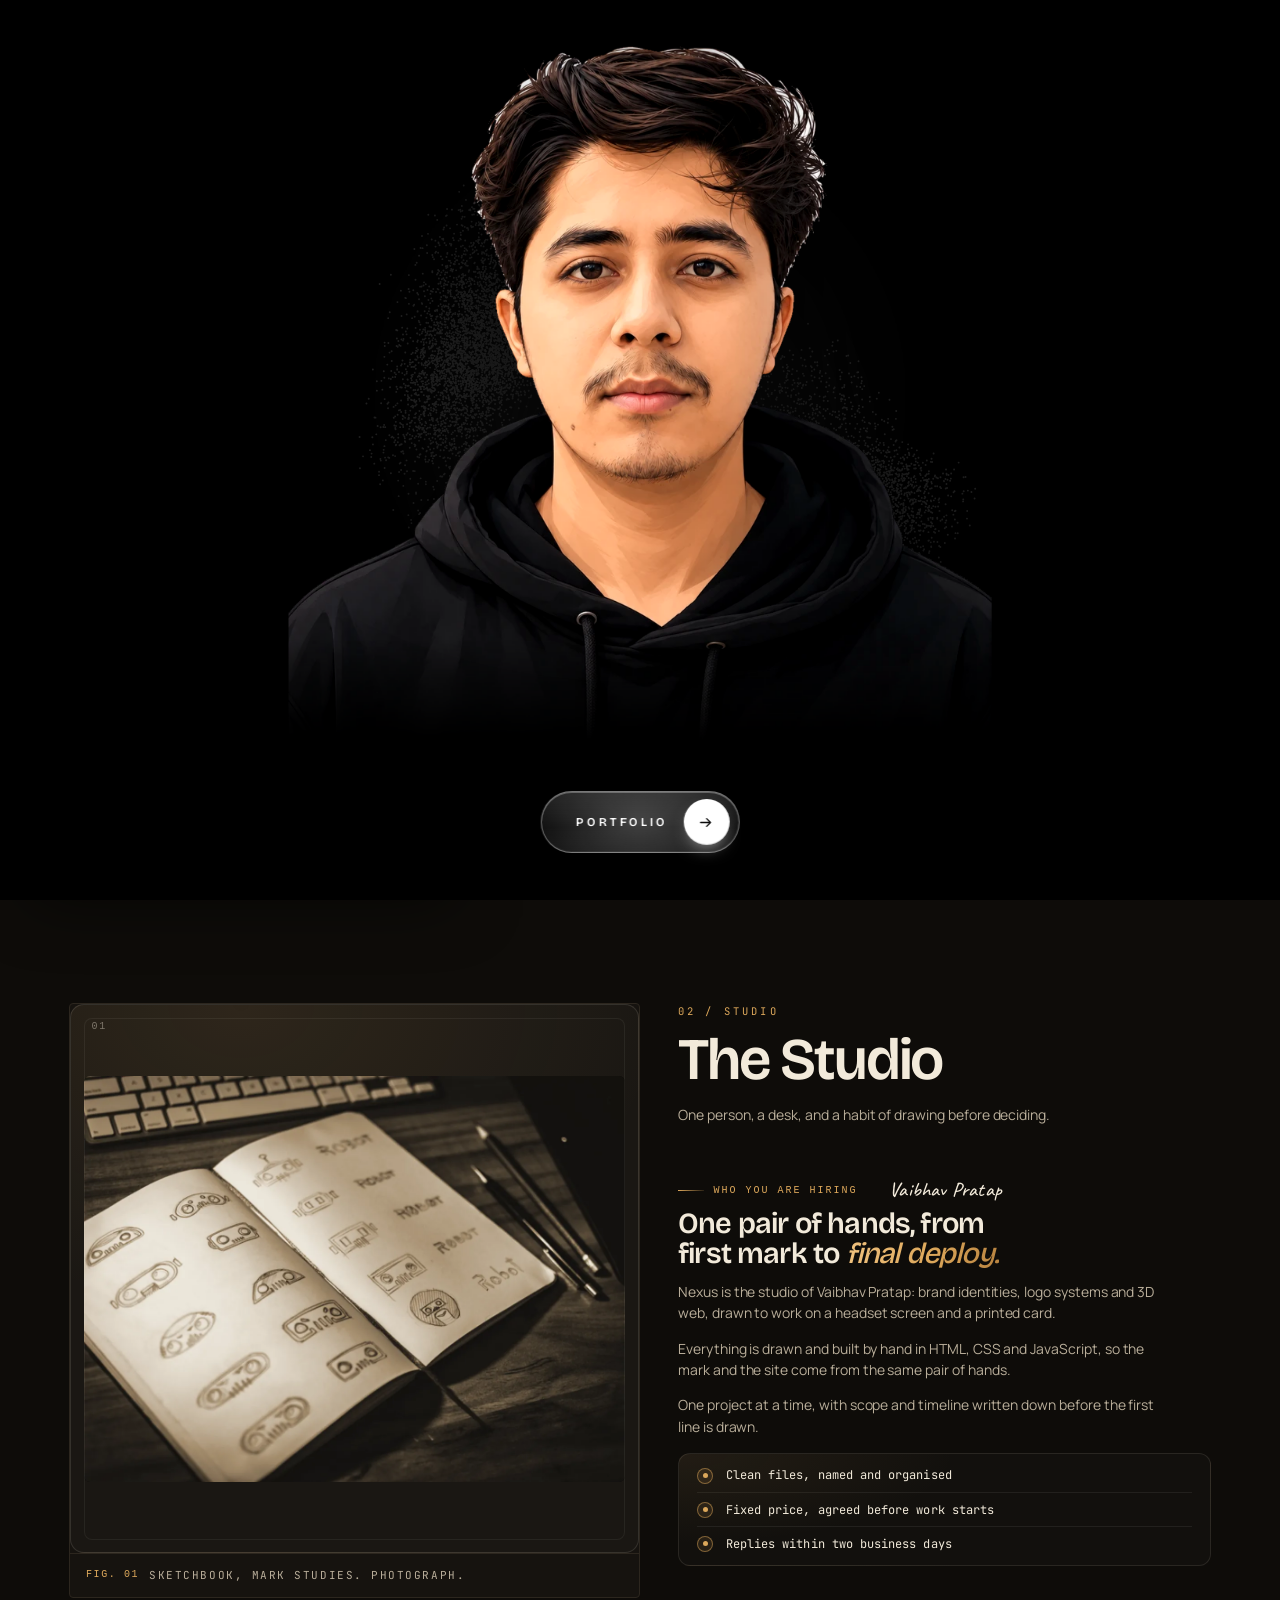
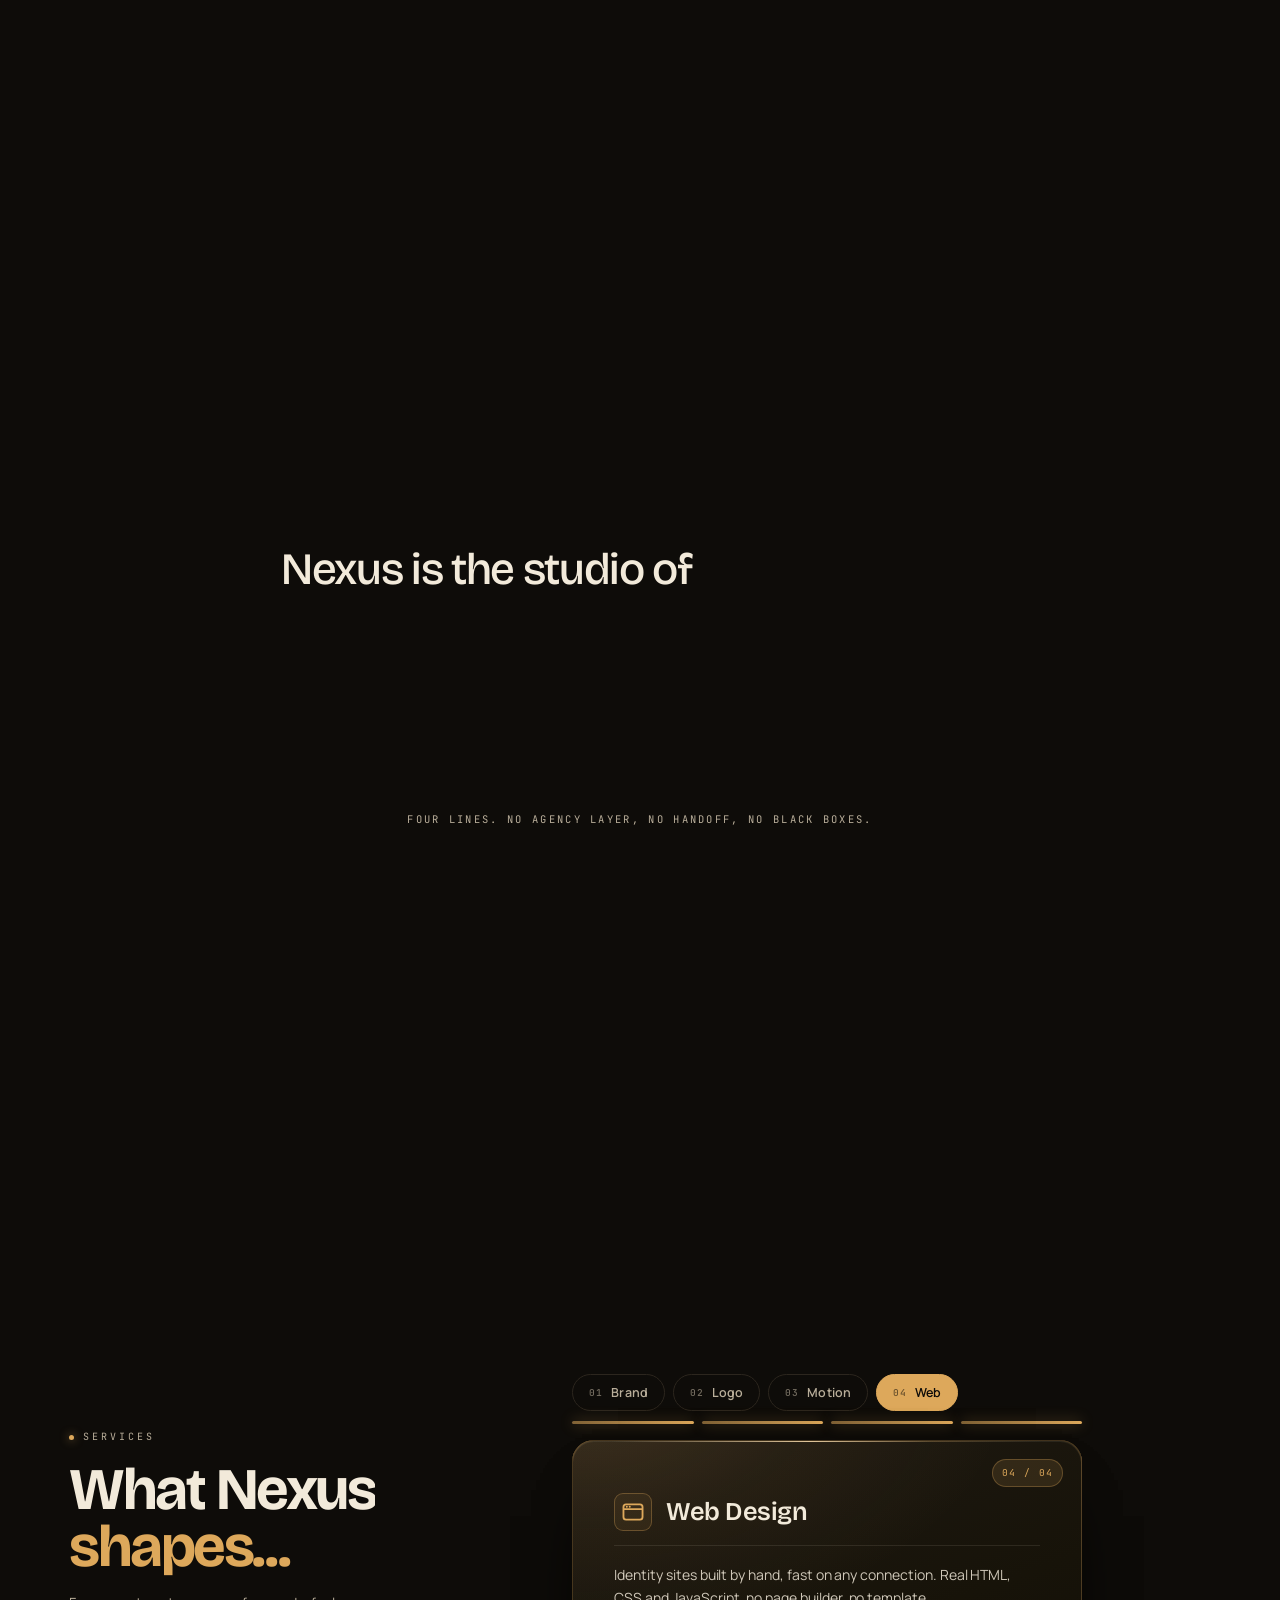
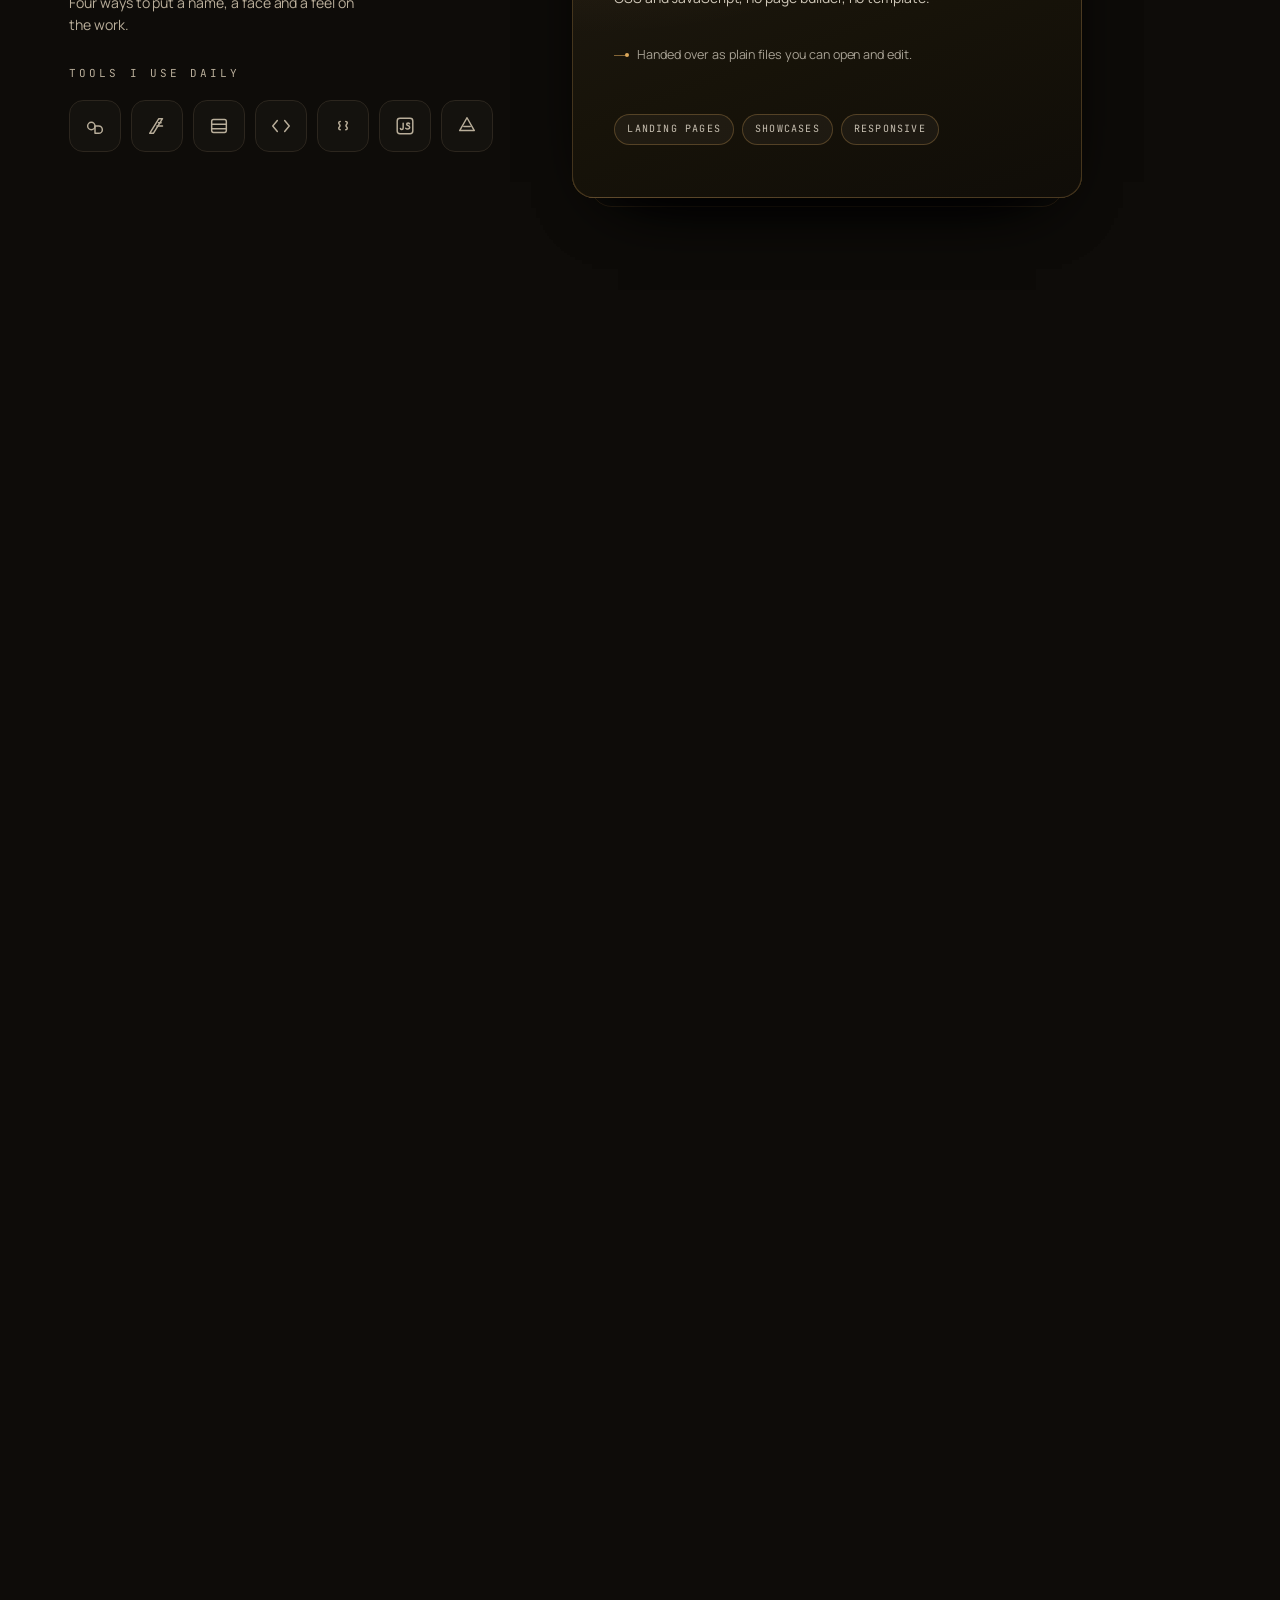
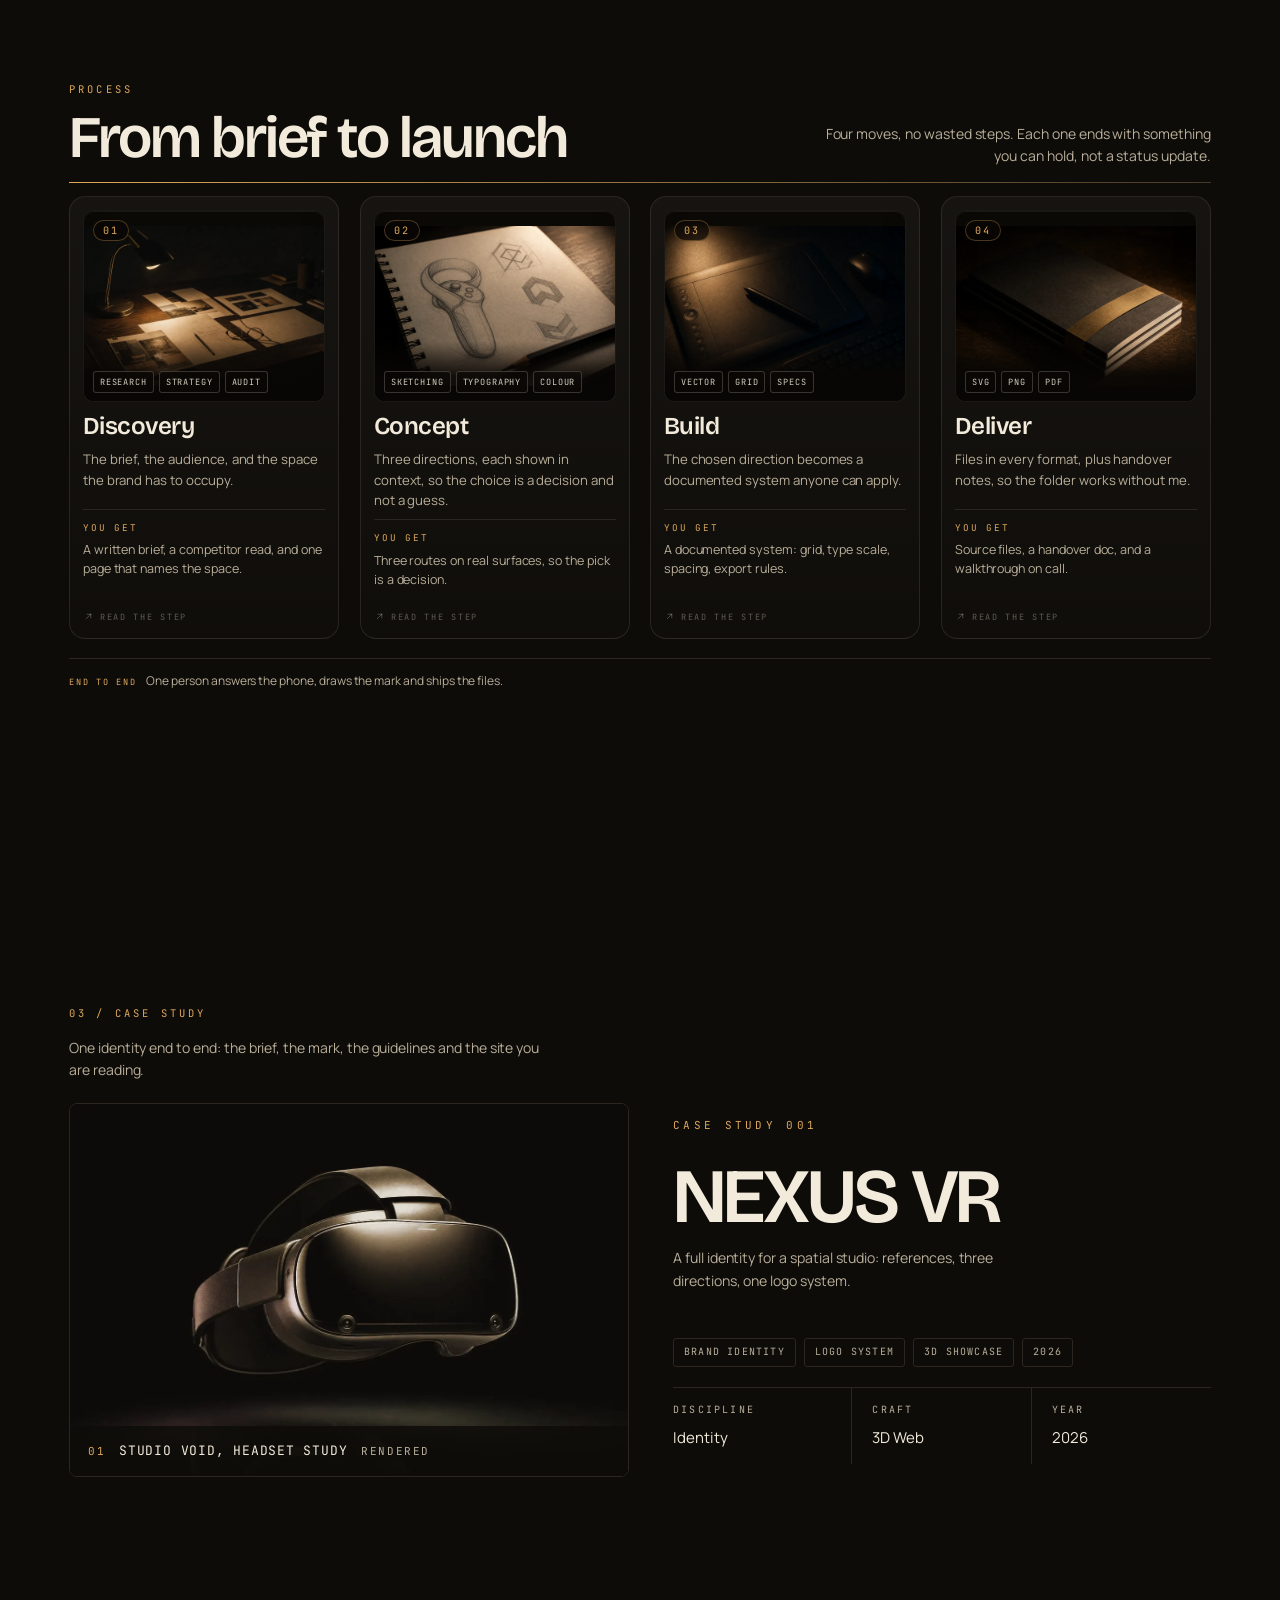
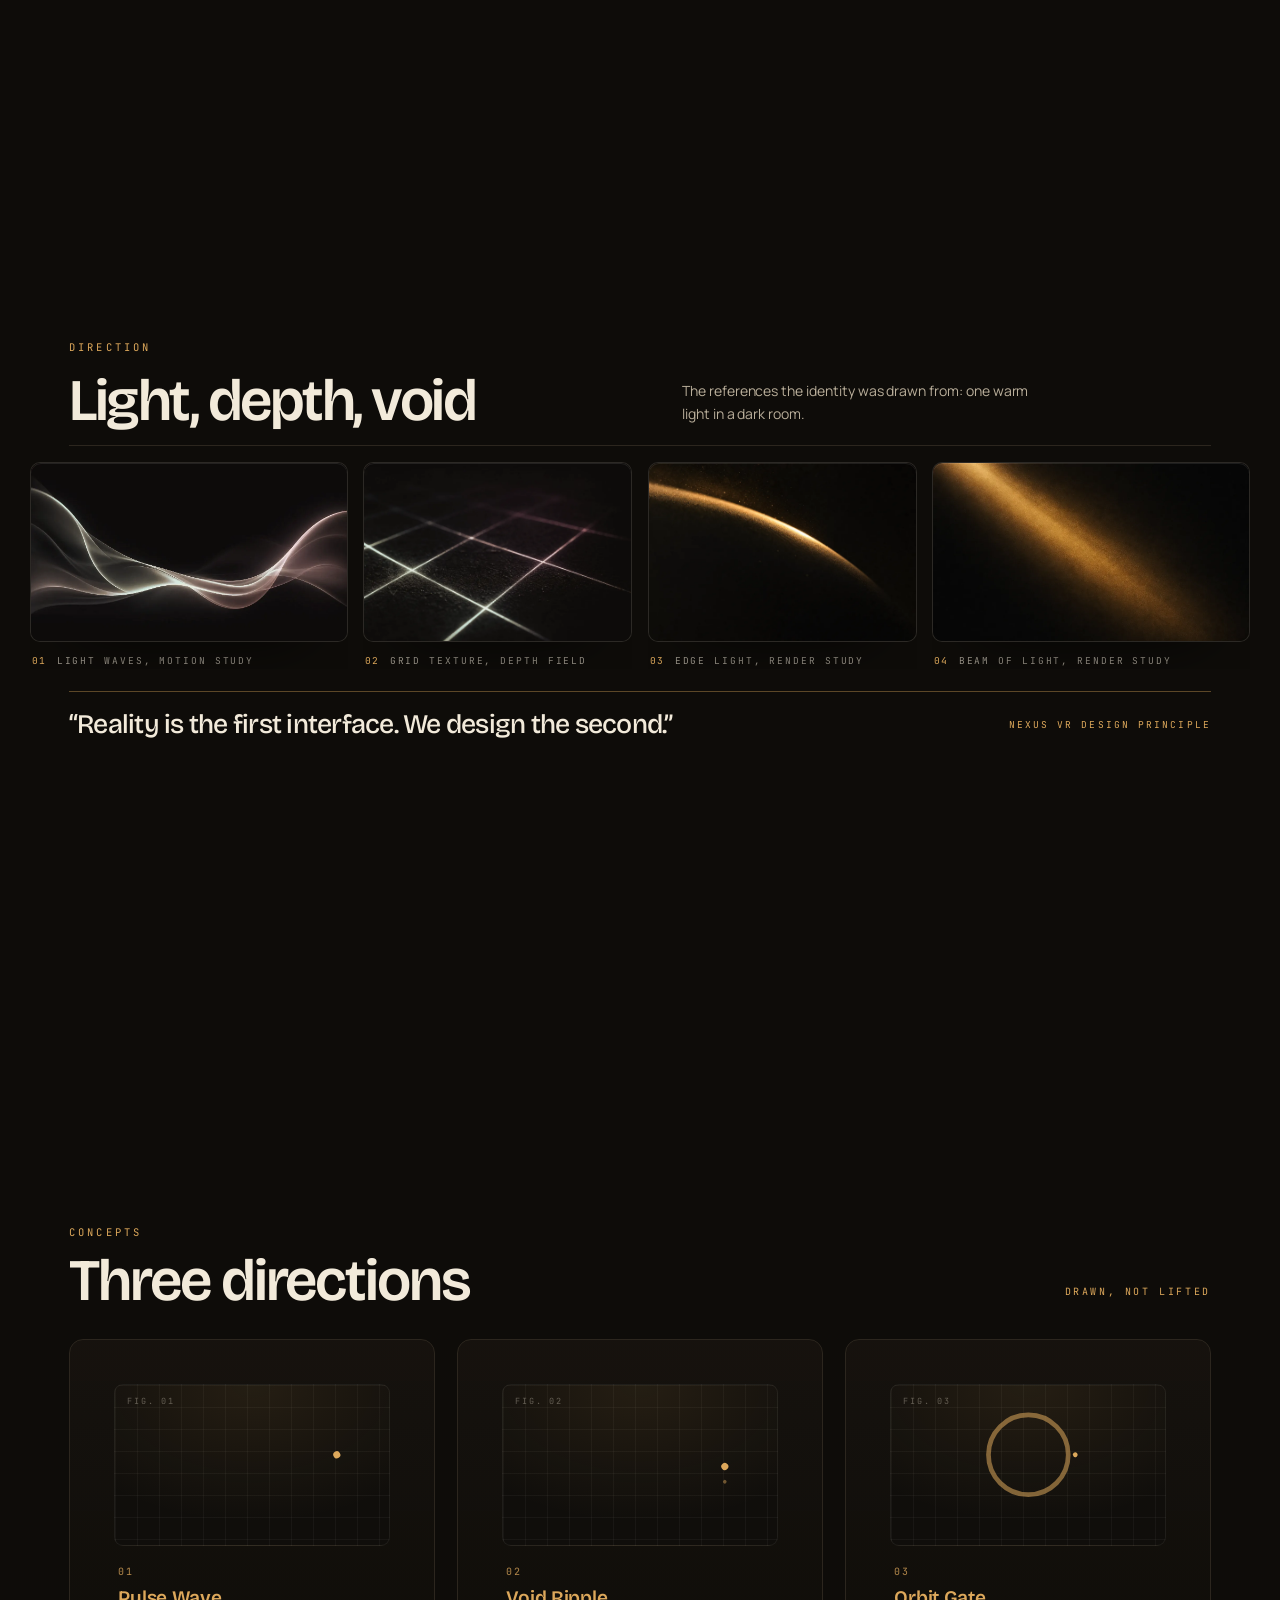
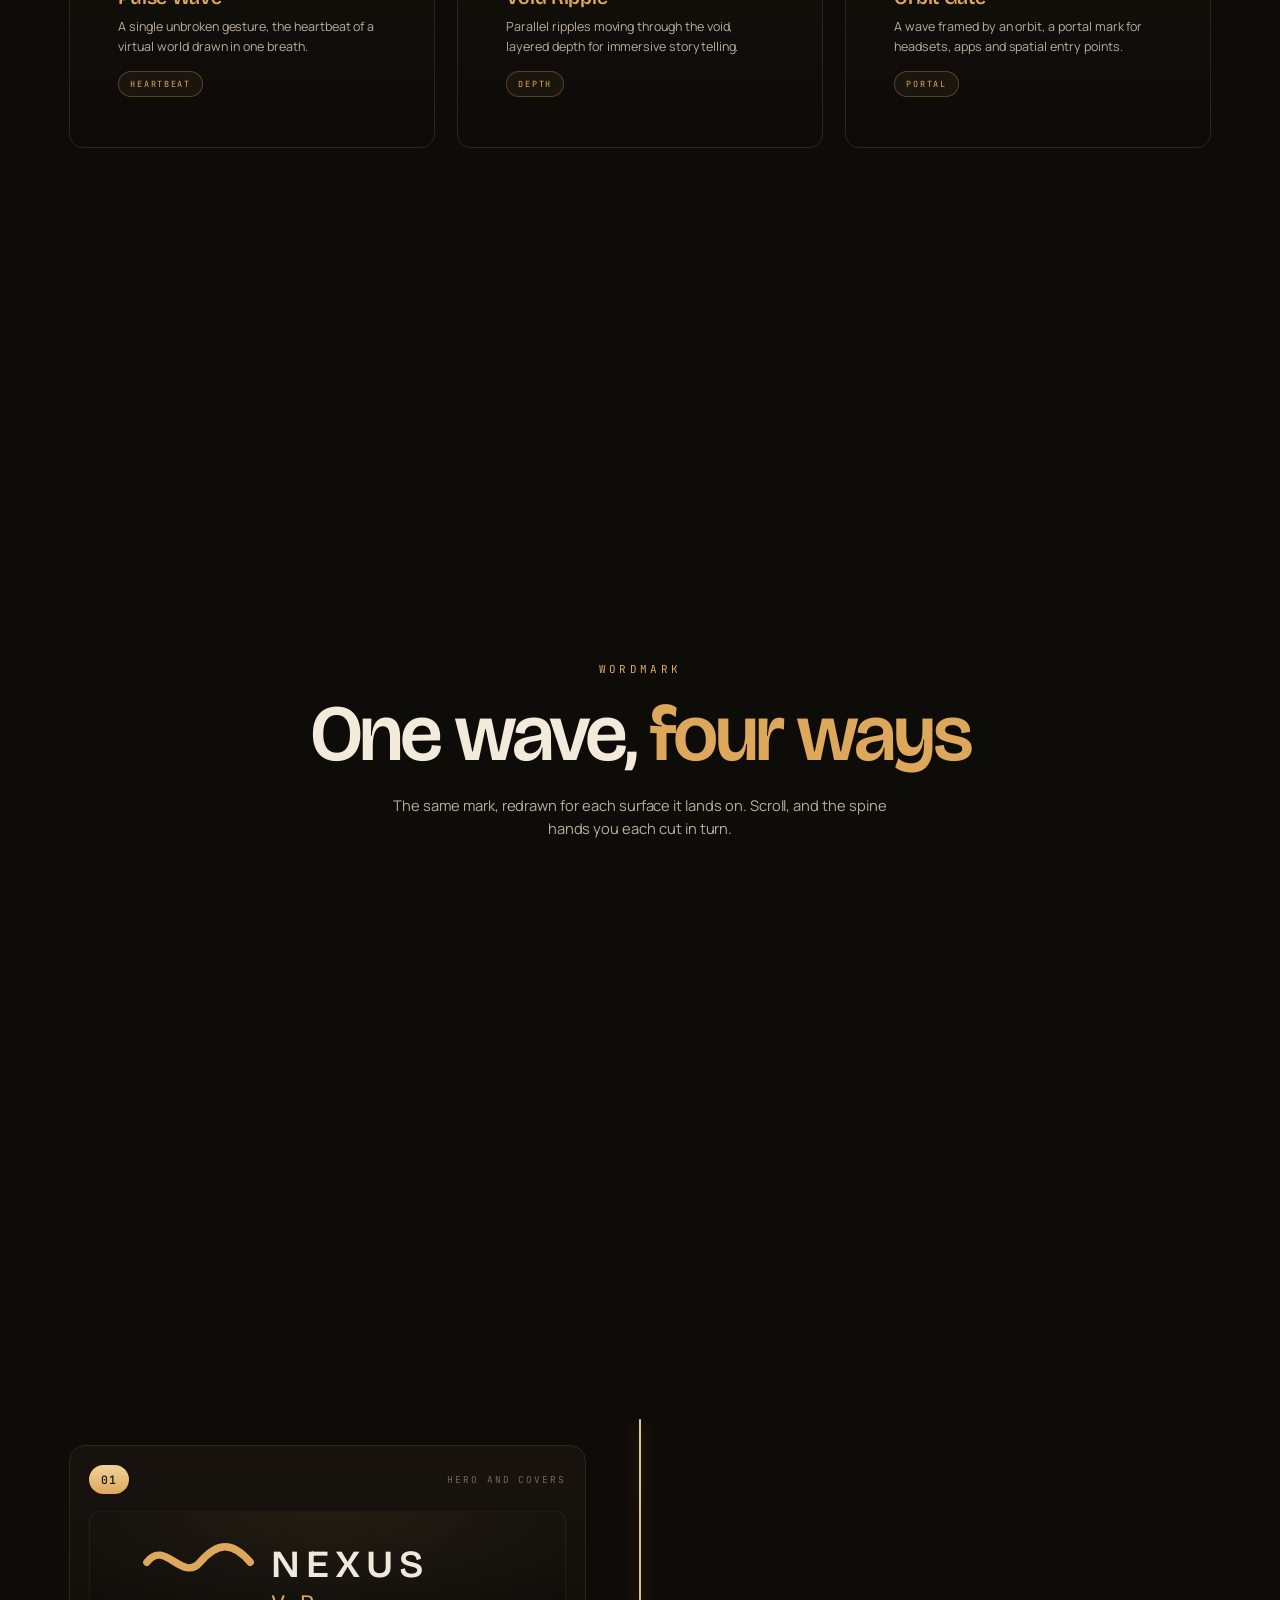
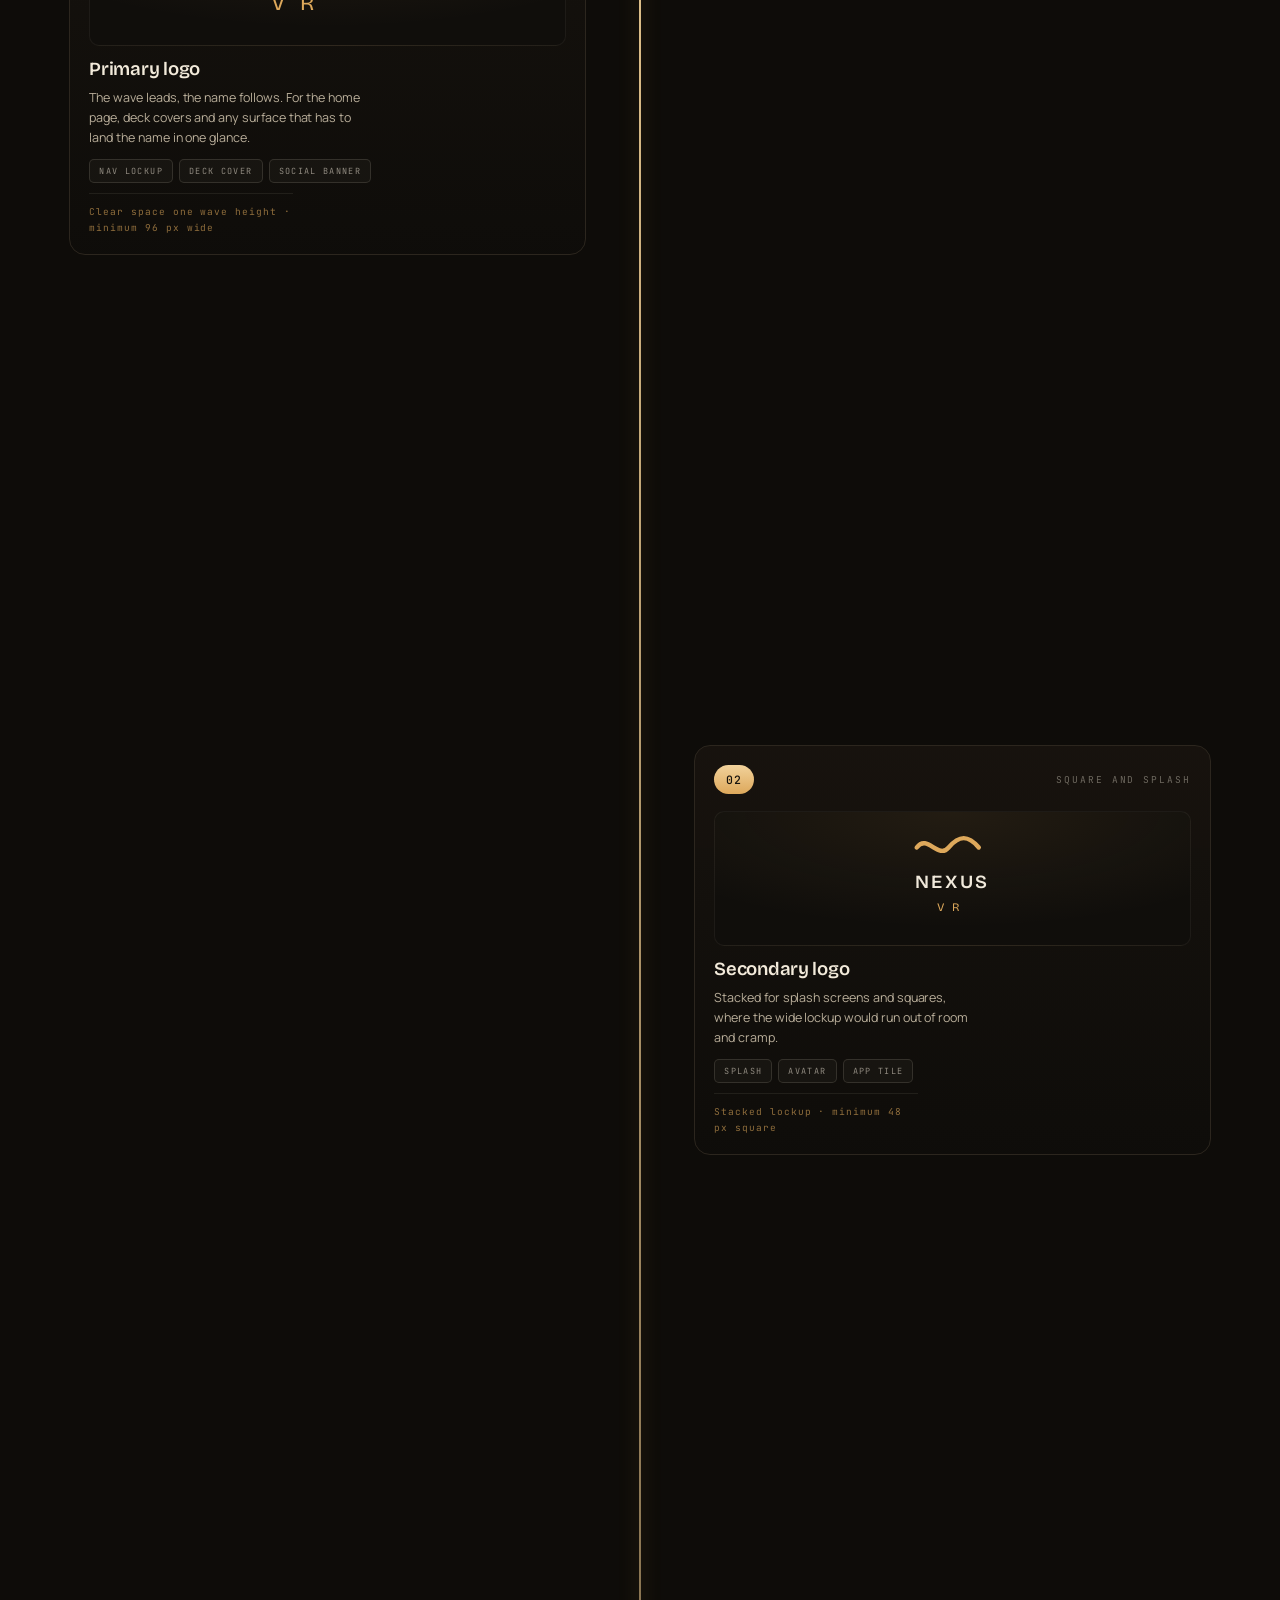
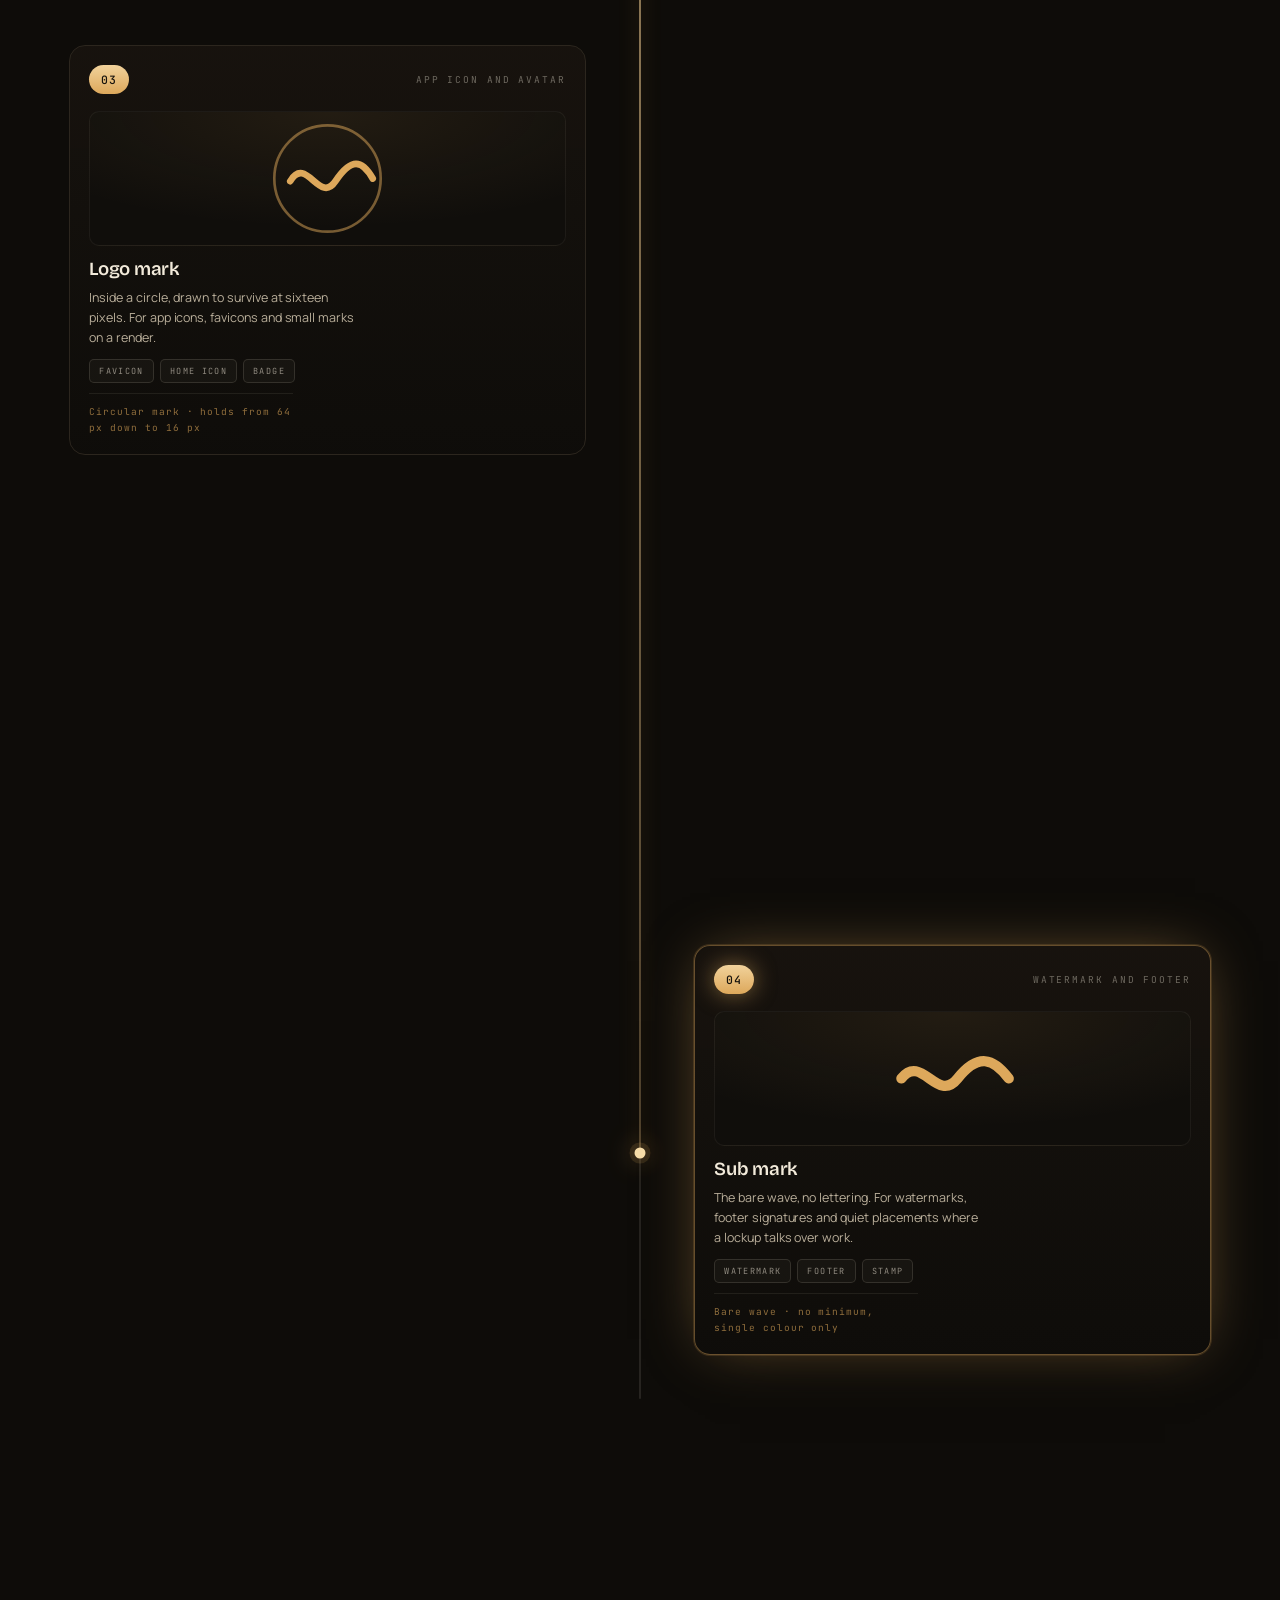
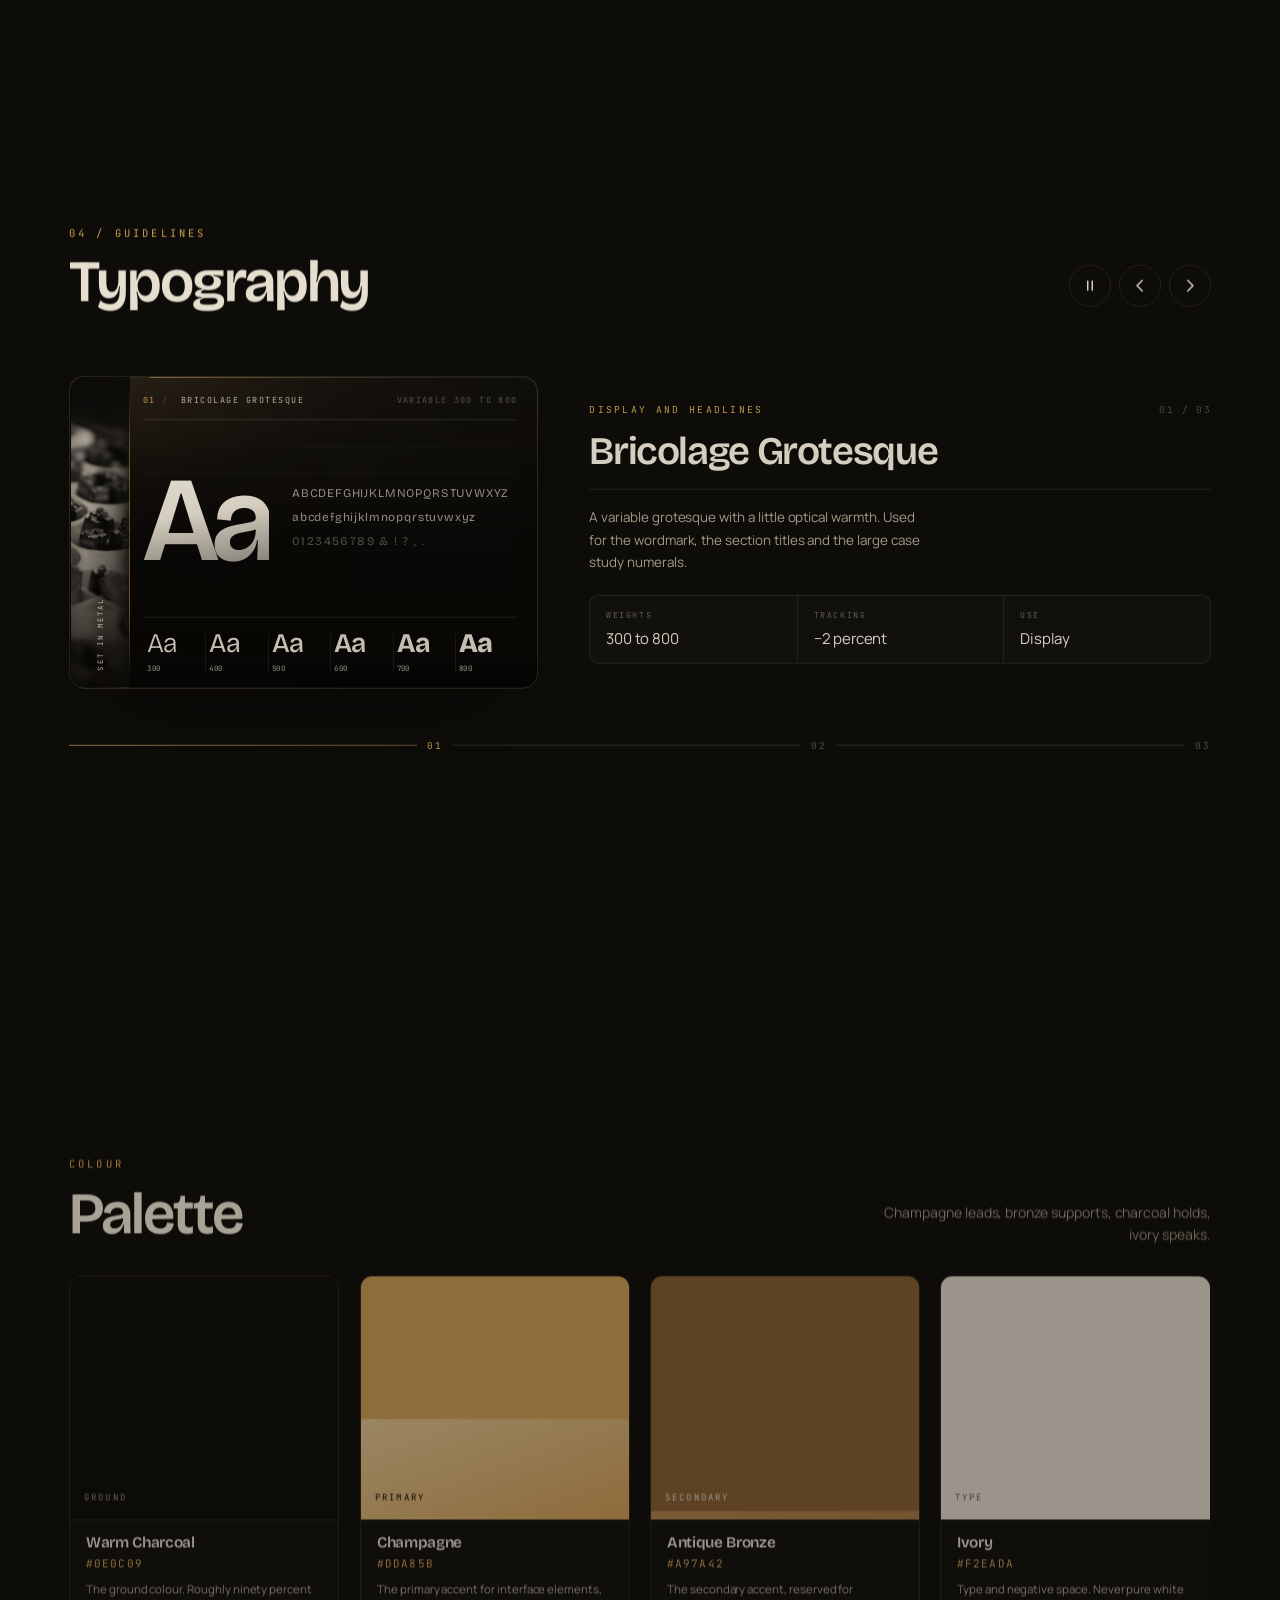
==== commit 006b1389: "Update title and description in index.html Updated the title and description meta tags to reflect th" ====
--- a/index.html
+++ b/index.html
@@ -3,8 +3,8 @@
 <head>
 <meta charset="UTF-8" />
 <meta name="viewport" content="width=device-width, initial-scale=1.0" />
-<title>Nexus. Identity &amp; 3D Web Studio</title>
-<meta name="description" content="Nexus is the studio of Vaibhav Pratap. Brand identities, logo systems and 3D web experiences built in HTML, CSS and JavaScript." />
+<title>Vaibhav Pratap Singh | NEXUS — Design & Web Portfolio</title>
+<meta name="description" content="Explore Vaibhav Pratap Singh's creative portfolio featuring brand identity, graphic design, UI/UX and modern web experiences. Discover NEXUS." />
 <meta name="theme-color" content="#100e0b" />
 <meta name="color-scheme" content="dark" />
 <meta http-equiv="Content-Security-Policy" content="default-src 'self'; base-uri 'self'; form-action 'self' https://formspree.io; object-src 'none'; img-src 'self' data:; font-src 'self' data:; media-src 'self'; style-src 'self' 'unsafe-inline'; script-src 'self' 'sha256-iQnXSp8AW4NlvB5pFPUS5l4S3Kj4+EybADQv9X1jEp8=' 'sha256-Kt0XeJzRfoBm6pStwk1FqR8tMxZzb27juzmzIiLokSo='; connect-src 'self' https://formspree.io; frame-src 'none'; worker-src 'self'; manifest-src 'self'; upgrade-insecure-requests" />
